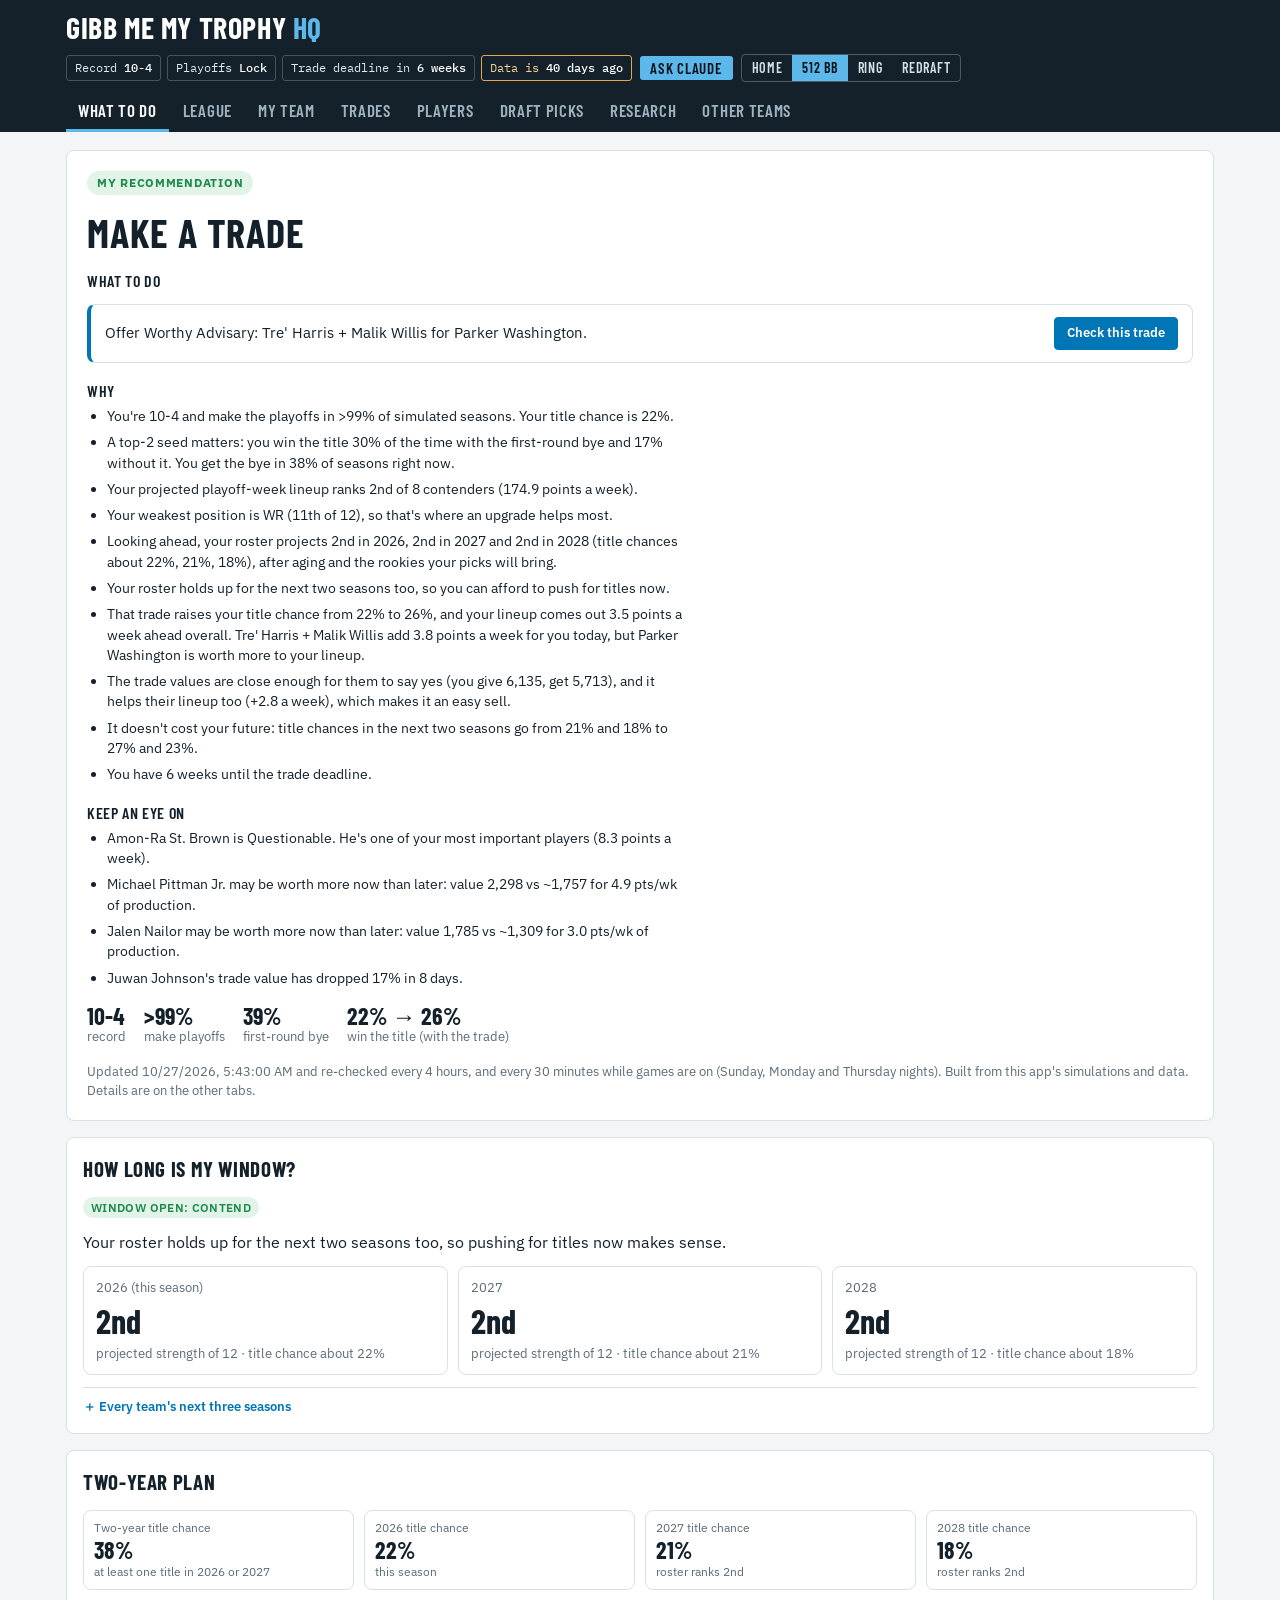
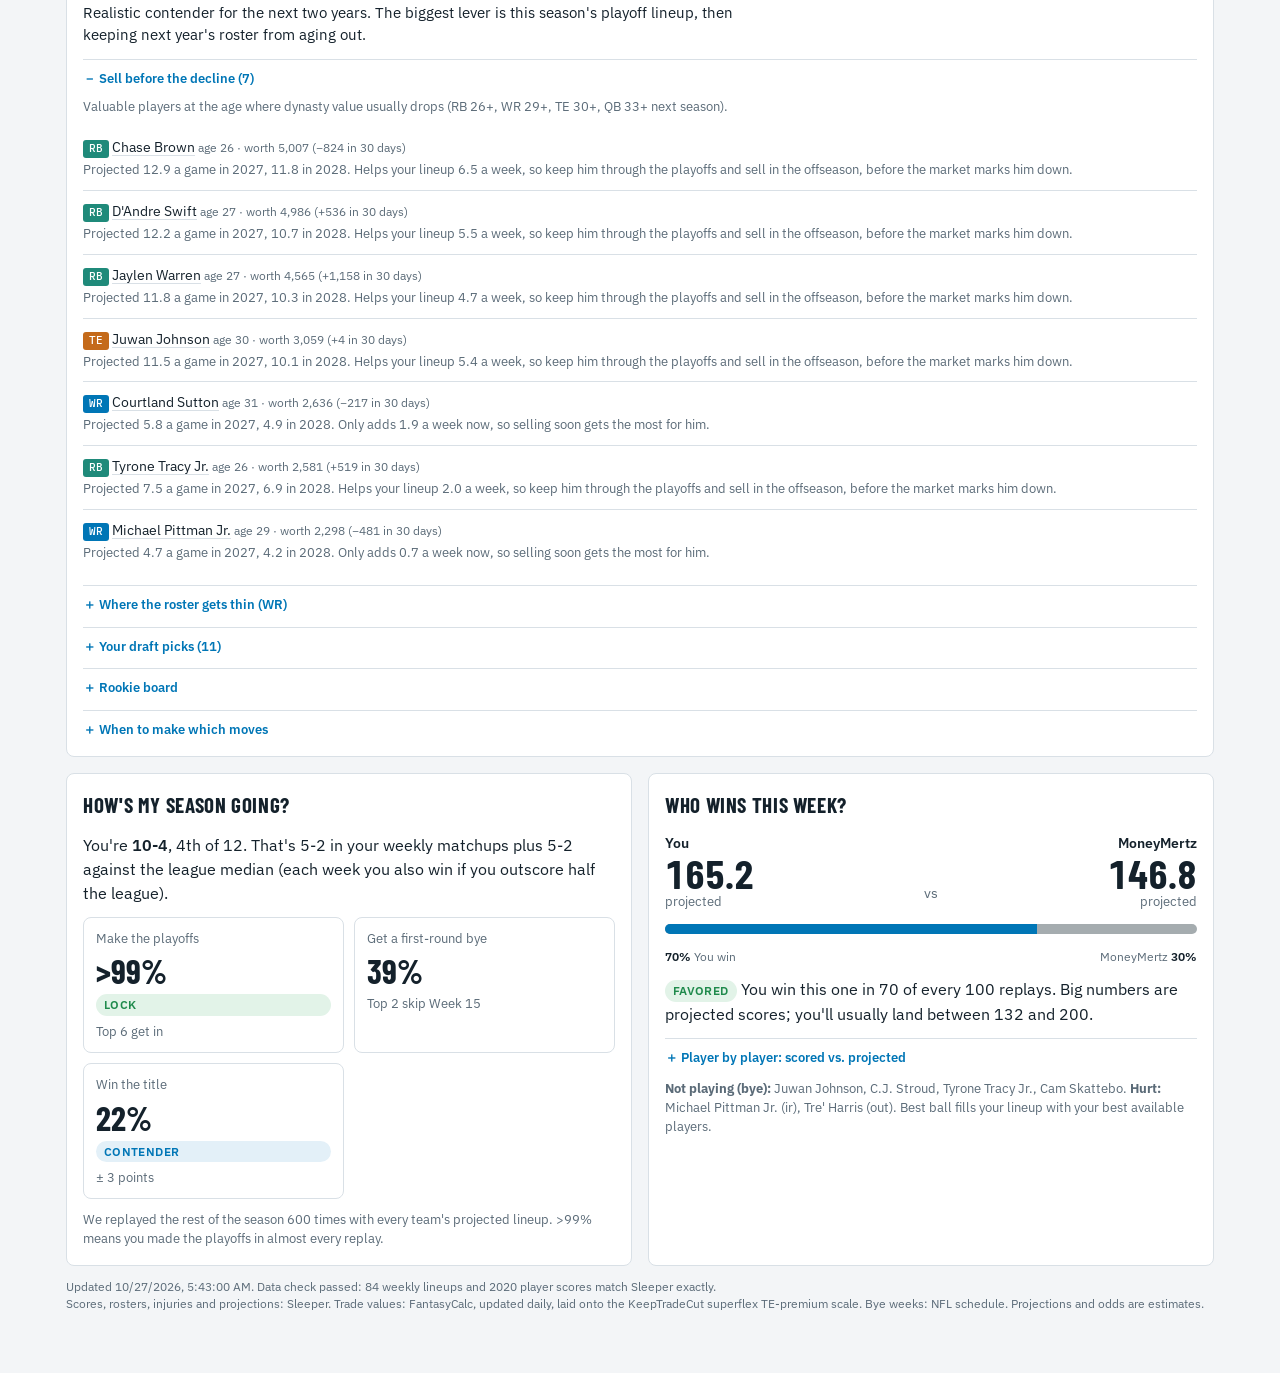
==== docs/index.html @ ee5cd31b "League setup audit: measured replay miss rate, real score-shape test (adopted only if it tests bette" ====
<!doctype html>
<html lang="en">
<head>
<meta charset="utf-8">
<meta name="viewport" content="width=device-width,initial-scale=1,viewport-fit=cover">
<title>Dynasty HQ</title>
<link rel="preconnect" href="https://fonts.googleapis.com">
<link rel="preconnect" href="https://fonts.gstatic.com" crossorigin>
<link rel="stylesheet" href="https://fonts.googleapis.com/css2?family=Barlow+Condensed:wght@500;600;700&family=IBM+Plex+Sans:wght@400;500;600&family=IBM+Plex+Mono:wght@400;500&display=swap">
<style>
:root{
  --bg:#f3f5f7; --panel:#ffffff; --ink:#14212b; --muted:#5b6b78; --line:#d9e0e6;
  --accent:#0076b6; --s1:#0076b6; --s2:#c46a1a; --accent-soft:#e3f0f8; --silver:#a5acaf;
  --good:#1f8a4c; --good-soft:#e2f3e8; --bad:#c2402f; --bad-soft:#f8e4e1; --warn:#b7791f; --warn-soft:#f7eedb;
  --f-display:'Barlow Condensed',Impact,'Arial Narrow',sans-serif;
  --f-body:'IBM Plex Sans',system-ui,-apple-system,'Segoe UI',sans-serif;
  --f-mono:'IBM Plex Mono',ui-monospace,Menlo,Consolas,monospace;
}
@media (prefers-color-scheme: dark){:root:not([data-theme="light"]){
  --bg:#0d151c; --panel:#15212b; --ink:#e6edf2; --muted:#93a3b0; --line:#25343f;
  --accent:#3aa0e0; --s1:#2f93d1; --s2:#d07e33; --accent-soft:#16324a; --silver:#7d878c;
  --good:#46c07a; --good-soft:#163525; --bad:#ec6f5c; --bad-soft:#3d1d19; --warn:#e0a84a; --warn-soft:#3a2d14; color-scheme:dark}}
:root[data-theme="dark"]{
  --bg:#0d151c; --panel:#15212b; --ink:#e6edf2; --muted:#93a3b0; --line:#25343f;
  --accent:#3aa0e0; --s1:#2f93d1; --s2:#d07e33; --accent-soft:#16324a; --silver:#7d878c;
  --good:#46c07a; --good-soft:#163525; --bad:#ec6f5c; --bad-soft:#3d1d19; --warn:#e0a84a; --warn-soft:#3a2d14; color-scheme:dark}
*{box-sizing:border-box}
[hidden]{display:none!important}
body{background:var(--bg);color:var(--ink);font-family:var(--f-body);font-size:14px;line-height:1.45}
body::before{content:"";position:fixed;inset:0 0 auto;height:env(safe-area-inset-top,0px);z-index:10;background:var(--ink)}
.wrap{max-width:1180px;margin:0 auto;padding-left:max(16px,env(safe-area-inset-left,0px));padding-right:max(16px,env(safe-area-inset-right,0px));padding-block:0 48px}
header.board{position:sticky;top:env(safe-area-inset-top,0px);z-index:5;background:var(--ink);color:#fff}
@media (prefers-color-scheme: dark){:root:not([data-theme="light"]) header.board{background:#0a1117}}
:root[data-theme="dark"] header.board{background:#0a1117}
.board-in{max-width:1180px;margin:0 auto;padding-left:max(16px,env(safe-area-inset-left,0px));padding-right:max(16px,env(safe-area-inset-right,0px));padding-block:12px 0;display:flex;flex-direction:column;gap:10px}
.brand{display:flex;align-items:flex-end;justify-content:space-between;gap:12px;flex-wrap:wrap}
.brand h1{font-family:var(--f-display);font-weight:700;font-size:30px;letter-spacing:.02em;margin:0;line-height:1;text-transform:uppercase}
.brand h1 span{color:#5cb8ea}
.chips{display:flex;gap:6px;flex-wrap:wrap}
.chip{font-family:var(--f-mono);font-size:12px;padding:3px 8px;border:1px solid rgba(255,255,255,.22);border-radius:3px;color:#dfe8ee;white-space:nowrap}
.chip b{color:#fff;font-weight:500}
nav.tabs{display:flex;gap:2px;overflow-x:auto;scrollbar-width:none}
nav.tabs button{font-family:var(--f-display);font-size:17px;font-weight:600;letter-spacing:.04em;text-transform:uppercase;background:none;border:0;color:#9fb3c1;padding:8px 12px 9px;border-bottom:3px solid transparent;cursor:pointer;white-space:nowrap}
nav.tabs button[aria-selected="true"]{color:#fff;border-bottom-color:#5cb8ea}
nav.tabs button:focus-visible{outline:2px solid #5cb8ea;outline-offset:-2px}
main section{display:flex;flex-direction:column;gap:16px;padding-top:18px}
h2{font-family:var(--f-display);font-size:24px;font-weight:700;text-transform:uppercase;letter-spacing:.03em;margin:0;text-wrap:balance}
h3{font-family:var(--f-display);font-size:18px;font-weight:600;text-transform:uppercase;letter-spacing:.04em;margin:0}
.lede{color:var(--muted);max-width:68ch;margin:4px 0 0}
.panel{background:var(--panel);border:1px solid var(--line);border-radius:6px;padding:14px;min-width:0}
.grid2{display:grid;grid-template-columns:repeat(auto-fit,minmax(300px,1fr));gap:16px}
.grid3{display:grid;grid-template-columns:repeat(auto-fit,minmax(220px,1fr));gap:12px}
.row{display:flex;gap:10px;flex-wrap:wrap;align-items:center}
label.lab{font-size:11px;letter-spacing:.08em;text-transform:uppercase;color:var(--muted);font-weight:600}
select,input[type=search]{font:inherit;background:var(--panel);color:var(--ink);border:1px solid var(--line);border-radius:4px;padding:6px 8px;max-width:100%}
.seg{display:inline-flex;border:1px solid var(--line);border-radius:4px;overflow:hidden}
.seg button{font:inherit;font-size:13px;border:0;background:var(--panel);color:var(--muted);padding:5px 10px;cursor:pointer}
.seg button[aria-pressed="true"]{background:var(--accent);color:#fff}
.btn{font:inherit;font-weight:600;font-size:13px;border:1px solid var(--accent);background:var(--accent);color:#fff;border-radius:4px;padding:6px 12px;cursor:pointer}
.btn.ghost{background:transparent;color:var(--accent)}
.btn:focus-visible,.seg button:focus-visible,select:focus-visible,input:focus-visible{outline:2px solid var(--accent);outline-offset:2px}
.pick-list{display:flex;flex-direction:column;max-height:340px;overflow:auto;border:1px solid var(--line);border-radius:4px}
.pick-list label{display:grid;grid-template-columns:18px 30px 1fr auto;gap:8px;align-items:center;padding:5px 8px;border-bottom:1px solid var(--line);cursor:pointer;font-size:13px}
.pick-list label:last-child{border-bottom:0}
.pick-list label:has(input:checked){background:var(--accent-soft)}
.pos{font-family:var(--f-mono);font-size:11px;font-weight:500;text-align:center;border-radius:3px;padding:1px 0;color:#fff}
.pos.QB{background:#7a4fb3}.pos.RB{background:#1f8a7a}.pos.WR{background:#0076b6}.pos.TE{background:#c46a1a}.pos.PK{background:var(--silver)}
.num{font-family:var(--f-mono);font-variant-numeric:tabular-nums}
.muted{color:var(--muted)}
.small{font-size:12px}
.stat{display:flex;flex-direction:column;gap:2px;padding:10px 12px;border:1px solid var(--line);border-radius:6px;background:var(--panel)}
.stat .k{font-size:11px;text-transform:uppercase;letter-spacing:.08em;color:var(--muted);font-weight:600}
.stat .v{font-family:var(--f-display);font-size:30px;font-weight:700;line-height:1}
.stat .s{font-size:12px;color:var(--muted)}
.pos-v{color:var(--good)}.neg-v{color:var(--bad)}
.verdict{display:inline-flex;align-items:center;gap:8px;font-family:var(--f-display);font-weight:700;font-size:22px;text-transform:uppercase;letter-spacing:.03em;padding:6px 12px;border-radius:4px}
.v-win{background:var(--good-soft);color:var(--good)}.v-bad{background:var(--bad-soft);color:var(--bad)}.v-mid{background:var(--warn-soft);color:var(--warn)}.v-info{background:var(--accent-soft);color:var(--accent)}
.tag{display:inline-block;font-size:11px;font-weight:600;padding:1px 6px;border-radius:3px;text-transform:uppercase;letter-spacing:.04em}
.t-core{background:var(--good-soft);color:var(--good)}.t-depth{background:var(--accent-soft);color:var(--accent)}.t-exp{background:var(--warn-soft);color:var(--warn)}
.tbl-wrap{overflow-x:auto;min-width:0}
table{border-collapse:collapse;width:100%;font-size:13px}
th{text-align:left;font-size:11px;letter-spacing:.06em;text-transform:uppercase;color:var(--muted);font-weight:600;border-bottom:2px solid var(--line);padding:6px 8px;white-space:nowrap;cursor:default}
th.sortable{cursor:pointer}
td{border-bottom:1px solid var(--line);padding:6px 8px;vertical-align:top}
td.r,th.r{text-align:right}
tr.hl td{background:var(--accent-soft)}
svg text{fill:var(--muted);font-family:var(--f-mono);font-size:10px}
.note{font-size:12px;color:var(--muted);border-left:3px solid var(--line);padding-left:10px;max-width:80ch}
.deal{display:flex;flex-direction:column;gap:6px;padding:10px;border:1px solid var(--line);border-radius:6px}
.deal .sides{display:grid;grid-template-columns:1fr auto 1fr;gap:8px;align-items:center}
.deal .arrow{color:var(--muted);font-family:var(--f-mono)}
.needbar{display:grid;grid-template-columns:28px 1fr 46px;gap:6px;align-items:center;font-size:12px}
.needbar .bar{height:8px;background:var(--line);border-radius:4px;overflow:hidden}
.needbar .bar i{display:block;height:100%;background:var(--accent)}
.status{font-size:12px;color:var(--muted)}
@media (max-width:560px){.brand h1{font-size:24px}.stat .v{font-size:24px}.deal .sides{grid-template-columns:1fr}.deal .arrow{display:none}}
@media (prefers-reduced-motion:reduce){*{transition:none!important}}

html{-webkit-text-size-adjust:100%}
body{margin:0}
:root{padding-top:env(safe-area-inset-top,0px);padding-bottom:env(safe-area-inset-bottom,0px)}
.chip-warn{border-color:#e0a84a;color:#f3d29a}
.hero{display:grid;grid-template-columns:repeat(auto-fit,minmax(300px,1fr));gap:16px}
.hero-card{background:var(--panel);border:1px solid var(--line);border-radius:6px;padding:14px;display:flex;flex-direction:column;gap:10px;min-width:0}
.hero-row{display:flex;justify-content:space-between;align-items:flex-end;gap:12px;flex-wrap:wrap}
.big{font-family:var(--f-display);font-weight:700;font-size:40px;line-height:1}
.odds{display:flex;gap:16px}
.odds div{display:flex;flex-direction:column;align-items:flex-end}
.odds b{font-family:var(--f-display);font-size:26px;line-height:1;color:var(--accent)}
.odds span{font-size:11px;text-transform:uppercase;letter-spacing:.06em;color:var(--muted)}
.vs{display:grid;grid-template-columns:1fr auto 1fr;gap:10px;align-items:end}
.vs .tn{font-weight:600;font-size:13px}
.vsx{font-family:var(--f-display);color:var(--muted);font-size:18px;padding-bottom:6px}
.wpbar{height:10px;border-radius:5px;background:var(--silver);overflow:hidden}
.wpbar.thin{height:6px}
.wpbar i{display:block;height:100%;background:var(--accent)}
.alerts{border-top:1px solid var(--line);padding-top:8px;display:flex;flex-direction:column;gap:3px}
.meter{display:inline-block;width:56px;height:6px;border-radius:3px;background:var(--line);overflow:hidden;margin-right:6px;vertical-align:middle}
.meter i{display:block;height:100%;background:var(--accent)}
.matchups{display:grid;grid-template-columns:repeat(auto-fit,minmax(240px,1fr));gap:10px}
.mu{border:1px solid var(--line);border-radius:6px;padding:10px;display:flex;flex-direction:column;gap:6px}
.mu.mine{border-color:var(--accent);background:var(--accent-soft)}
.mu-r{display:flex;justify-content:space-between;gap:8px;font-size:13px}
[data-sub-panel][hidden]{display:none!important}
.feed{display:flex;flex-direction:column;gap:6px}
.al{display:grid;grid-template-columns:auto 1fr;gap:8px;align-items:start;font-size:13px;padding:6px 0;border-bottom:1px solid var(--line)}
.al:last-child{border-bottom:0}
.al .tag{margin-top:1px}
.brief h4{font-family:var(--f-display);font-size:16px;text-transform:uppercase;letter-spacing:.04em;margin:10px 0 4px}
.brief p{margin:2px 0}.brief ul{margin:2px 0;padding-left:18px}
.heat td.c{text-align:center;font-family:var(--f-mono);font-size:12px}
.heat .top{background:var(--good-soft);color:var(--good)}.heat .bot{background:var(--bad-soft);color:var(--bad)}
.tx{border:1px solid var(--line);border-radius:6px;padding:10px;display:flex;flex-direction:column;gap:8px}
.tx.mine{border-color:var(--accent)}
.tx-sides{display:grid;grid-template-columns:1fr 1fr;gap:10px}
.tx-side{display:flex;flex-direction:column;gap:3px;font-size:13px;min-width:0}
.flag{display:flex;flex-direction:column;gap:4px;padding:10px;border:1px solid var(--line);border-radius:6px}
.flag-h{display:flex;justify-content:space-between;align-items:center;gap:8px;flex-wrap:wrap}
textarea{font:inherit;background:var(--panel);color:var(--ink);border:1px solid var(--line);border-radius:4px;padding:8px;width:100%;min-height:64px;resize:vertical}
textarea:focus-visible{outline:2px solid var(--accent);outline-offset:2px}
.btn-hdr{font-family:var(--f-display);font-size:15px;font-weight:600;letter-spacing:.05em;text-transform:uppercase;background:#5cb8ea;color:#0a1117;border:0;border-radius:3px;padding:3px 10px;cursor:pointer}
dialog{border:1px solid var(--line);border-radius:8px;background:var(--panel);color:var(--ink);padding:16px;width:min(640px,calc(100vw - 32px));max-height:calc(100vh - 48px)}
dialog::backdrop{background:rgba(5,10,15,.55)}
.mgr{display:flex;flex-direction:column;gap:8px}
.kv{display:grid;grid-template-columns:auto minmax(0,1fr);gap:3px 12px;font-size:13px}
.kv>span:nth-child(odd){color:var(--muted)}
.spark{vertical-align:middle}
/* manager layer */
.todo{border:1px solid var(--warn);background:var(--warn-soft);border-radius:6px;padding:10px 14px;display:flex;flex-direction:column;gap:4px}
.todo h3{color:var(--warn)}
tr.cut td{border-bottom:2px dashed var(--accent)}
tr.cut-bye td{border-bottom:2px solid var(--good)}
.live{display:inline-block;font-family:var(--f-mono);font-size:11px;font-weight:600;color:#fff;background:var(--bad);border-radius:3px;padding:0 5px;margin-left:6px;vertical-align:middle}
.pl{background:none;border:0;padding:0;font:inherit;color:inherit;cursor:pointer;text-align:left;text-decoration:underline;text-decoration-color:var(--line);text-underline-offset:3px}
.pl:hover{text-decoration-color:var(--accent)}
.pl:focus-visible{outline:2px solid var(--accent);outline-offset:2px}
.gl{display:grid;grid-template-columns:repeat(auto-fill,minmax(54px,1fr));gap:4px}
.gl div{border:1px solid var(--line);border-radius:4px;padding:4px;text-align:center;font-family:var(--f-mono);font-size:12px}
.gl div small{display:block;color:var(--muted);font-size:10px}
.gl .ct{background:var(--good-soft);border-color:var(--good)}
.gl .bye{color:var(--muted);background:var(--bg)}
.hole{color:var(--bad);font-weight:600}
/* plain-English layer */
.takeaway{background:var(--accent-soft);border:1px solid var(--line);border-radius:6px;padding:12px 14px;font-size:15px;line-height:1.5;max-width:none}
.takeaway b{color:var(--ink)}
.explain{font-size:12.5px;color:var(--muted);margin:2px 0 10px;max-width:90ch}
.legend{display:flex;flex-wrap:wrap;gap:6px 14px;font-size:12px;color:var(--muted);margin-bottom:8px}
.guide dl{display:grid;grid-template-columns:minmax(110px,auto) 1fr;gap:8px 14px;margin:0;font-size:13px}
.guide dt{font-weight:600}.guide dd{margin:0;color:var(--muted)}
.guide h4{font-family:var(--f-display);font-size:16px;text-transform:uppercase;letter-spacing:.04em;margin:14px 0 6px}
@media (max-width:560px){.guide dl{grid-template-columns:1fr}.guide dd{margin-bottom:6px}}
@media (max-width:560px){.tx-sides{grid-template-columns:1fr}}.bd-cols{grid-template-columns:minmax(0,1fr) minmax(0,1fr)}.vr>span:first-child{min-width:0;overflow-wrap:anywhere}@media (max-width:420px){.bd-cols{grid-template-columns:minmax(0,1fr)}}

/* ---------- plain-language layout: every card asks a question and answers it first ---------- */
.card{background:var(--panel);border:1px solid var(--line);border-radius:8px;padding:16px;display:flex;flex-direction:column;gap:12px;min-width:0}
.card>h2,.card>header h2{font-size:21px}
.answer{font-size:16px;line-height:1.5;margin:0;max-width:75ch}
.answer b{font-weight:600}
.sub{font-size:13px;color:var(--muted);margin:0}
.word{display:inline-flex;align-items:center;font-size:12px;font-weight:600;letter-spacing:.03em;text-transform:uppercase;padding:2px 8px;border-radius:99px;white-space:nowrap}
.w-good{background:var(--good-soft);color:var(--good)}.w-mid{background:var(--warn-soft);color:var(--warn)}.w-bad{background:var(--bad-soft);color:var(--bad)}.w-info{background:var(--accent-soft);color:var(--accent)}.w-plain{background:var(--bg);color:var(--muted);border:1px solid var(--line)}
.tiles{display:grid;grid-template-columns:repeat(auto-fit,minmax(180px,1fr));gap:10px}
.tile{border:1px solid var(--line);border-radius:8px;padding:12px;display:flex;flex-direction:column;gap:6px}
.tile .t-label{font-size:13px;color:var(--muted)}
.tile .t-big{font-family:var(--f-display);font-weight:700;font-size:34px;line-height:1}
.tile .t-note{font-size:12.5px;color:var(--muted)}
details.more{border-top:1px solid var(--line);padding-top:10px}
details.more>summary{cursor:pointer;font-size:13px;font-weight:600;color:var(--accent);list-style:none}
details.more>summary::-webkit-details-marker{display:none}
details.more>summary::before{content:"＋ "}
details.more[open]>summary::before{content:"－ "}
details.more>div{margin-top:10px;display:flex;flex-direction:column;gap:10px}
tr.sep td{background:var(--bg);color:var(--muted);font-size:12px;font-weight:600;text-align:center;padding:4px;border-bottom:1px solid var(--line)}
.bar2{display:flex;align-items:center;gap:8px}
.bar2 .track{flex:1;min-width:50px;max-width:140px;height:8px;border-radius:4px;background:var(--line);overflow:hidden}
.bar2 .track i{display:block;height:100%;background:var(--accent)}
.vsrow{display:grid;grid-template-columns:1fr auto 1fr;gap:12px;align-items:end}
.vsrow .nm{font-weight:600;font-size:14px}
.vsrow .sc{font-family:var(--f-display);font-weight:700;font-size:40px;line-height:1}
.list{display:flex;flex-direction:column}
.li{display:grid;grid-template-columns:minmax(0,1fr) auto;gap:4px 12px;padding:10px 0;border-bottom:1px solid var(--line);align-items:start}
.li:last-child{border-bottom:0}
.li .main{display:flex;flex-direction:column;gap:3px;min-width:0}
.li .right{text-align:right;display:flex;flex-direction:column;align-items:flex-end;gap:3px}
.li .why{font-size:13px;color:var(--muted)}
.grp-h{display:flex;justify-content:space-between;align-items:baseline;gap:8px;flex-wrap:wrap;margin-top:6px}
.grp-h h3{font-size:17px}
.big2{font-family:var(--f-display);font-weight:700;font-size:20px}
.tabsub{display:flex;gap:6px;flex-wrap:wrap}
.tabsub button{font:inherit;font-size:14px;font-weight:600;border:1px solid var(--line);background:var(--panel);color:var(--muted);padding:7px 12px;border-radius:99px;cursor:pointer}
.tabsub button[aria-pressed="true"]{background:var(--ink);border-color:var(--ink);color:var(--bg)}
.tabsub button:focus-visible{outline:2px solid var(--accent);outline-offset:2px}
.todo{border:1px solid var(--warn);background:var(--warn-soft);border-radius:8px;padding:12px 16px;display:flex;flex-direction:column;gap:6px}
.todo h2{font-size:18px;color:var(--warn)}
.live{display:inline-block;font-family:var(--f-mono);font-size:11px;font-weight:600;color:#fff;background:var(--bad);border-radius:3px;padding:0 5px;margin-left:6px;vertical-align:middle}
.pl{background:none;border:0;padding:0;font:inherit;color:inherit;cursor:pointer;text-align:left;text-decoration:underline;text-decoration-color:var(--line);text-underline-offset:3px}
.pl:hover{text-decoration-color:var(--accent)}
.pl:focus-visible{outline:2px solid var(--accent);outline-offset:2px}
.gl{display:grid;grid-template-columns:repeat(auto-fill,minmax(54px,1fr));gap:4px}
.gl div{border:1px solid var(--line);border-radius:4px;padding:4px;text-align:center;font-family:var(--f-mono);font-size:12px}
.gl div small{display:block;color:var(--muted);font-size:10px}
.gl .ct{background:var(--good-soft);border-color:var(--good)}
.gl .bye{color:var(--muted);background:var(--bg)}
.heat td.c{text-align:center;font-size:13px;font-weight:600}
.heat .top{background:var(--good-soft);color:var(--good)}.heat .bot{background:var(--bad-soft);color:var(--bad)}
.tx{border:1px solid var(--line);border-radius:8px;padding:12px;display:flex;flex-direction:column;gap:8px}
.tx.mine{border-color:var(--accent)}
.tx-sides{display:grid;grid-template-columns:1fr 1fr;gap:12px}
.tx-side{display:flex;flex-direction:column;gap:3px;font-size:14px;min-width:0}
textarea{font:inherit;background:var(--panel);color:var(--ink);border:1px solid var(--line);border-radius:6px;padding:10px;width:100%;min-height:60px;resize:vertical}
textarea:focus-visible{outline:2px solid var(--accent);outline-offset:2px}
.switch{display:inline-flex;border:1px solid rgba(255,255,255,.25);border-radius:4px;overflow:hidden}.switch a{font-family:var(--f-display);font-weight:600;font-size:14px;letter-spacing:.05em;text-transform:uppercase;color:#cfe0ea;text-decoration:none;padding:3px 10px}.switch a[aria-current="page"]{background:#5cb8ea;color:#0a1117}
.btn-hdr{font-family:var(--f-display);font-size:15px;font-weight:600;letter-spacing:.05em;text-transform:uppercase;background:#5cb8ea;color:#0a1117;border:0;border-radius:3px;padding:3px 10px;cursor:pointer}
dialog{border:1px solid var(--line);border-radius:10px;background:var(--panel);color:var(--ink);padding:16px;width:min(640px,calc(100vw - 32px));max-height:calc(100vh - 48px)}
dialog::backdrop{background:rgba(5,10,15,.55)}
.kv{display:grid;grid-template-columns:auto minmax(0,1fr);gap:4px 12px;font-size:14px}
.kv>span:nth-child(odd){color:var(--muted)}
.hole{color:var(--bad);font-weight:600}
.step{font-size:12px;font-weight:600;color:var(--muted);text-transform:uppercase;letter-spacing:.06em}
/* recommendation */
.advice{gap:16px;padding:20px}
.advice .verdict-h{font-family:var(--f-display);font-weight:700;font-size:40px;line-height:1.05;text-transform:uppercase;letter-spacing:.02em;margin:0}
.advice .lead{font-size:17px;line-height:1.55;margin:0;max-width:70ch}
.advice h3{font-size:16px;margin-bottom:4px}
.advice ul{margin:0;padding-left:20px;display:flex;flex-direction:column;gap:6px;max-width:75ch}
.advice .move{display:flex;justify-content:space-between;align-items:center;gap:12px;flex-wrap:wrap;border:1px solid var(--line);border-left:4px solid var(--accent);border-radius:8px;padding:12px 14px;font-size:15px}
.advice .move.todo{border-left-color:var(--warn)}
.advice .stripe{display:flex;gap:18px;flex-wrap:wrap;font-size:13px;color:var(--muted)}
.advice .stripe b{font-family:var(--f-display);font-size:24px;color:var(--ink);display:block;line-height:1}
.vtag{display:inline-block;font-size:12px;font-weight:700;letter-spacing:.06em;text-transform:uppercase;padding:3px 10px;border-radius:99px}
/* trade breakdown */
.bd{display:grid;grid-template-columns:minmax(0,1fr) minmax(0,2fr);gap:10px}
.bd-box{border:1px solid var(--line);border-radius:8px;padding:12px;display:flex;flex-direction:column;gap:6px;min-width:0}
.bd-cols{display:grid;grid-template-columns:minmax(0,1fr) minmax(0,1fr);gap:12px}
.vr{display:flex;justify-content:space-between;gap:8px;font-size:13px;padding:2px 0;border-bottom:1px dotted var(--line)}
.vr>span:last-child{font-family:var(--f-mono);white-space:nowrap}
.vr.tot{border-bottom:0;font-weight:600;border-top:1px solid var(--ink);margin-top:2px;padding-top:4px}
.vbar{display:flex;flex-direction:column;gap:3px}
.vbar div{display:flex;align-items:center;gap:6px;font-size:11px;color:var(--muted)}
.vbar i{display:block;height:8px;border-radius:4px}
.legend3{display:grid;grid-template-columns:auto repeat(3,minmax(0,1fr));gap:4px;font-size:12px;align-items:stretch}
.legend3>div{padding:6px;border-radius:6px;text-align:center;display:flex;align-items:center;justify-content:center}
.legend3 .h{font-weight:600;color:var(--muted);background:none}
.ruler{position:relative;height:56px;margin:8px 6px 0}
.ruler .track{position:absolute;left:0;right:0;top:22px;height:6px;border-radius:3px;background:linear-gradient(90deg,var(--line),var(--accent))}
.ruler .mk{position:absolute;top:0;transform:translateX(-50%);display:flex;flex-direction:column;align-items:center;font-size:11px;white-space:nowrap}
.ruler .mk b{font-size:12px}
.ruler .mk i{width:2px;height:12px;background:var(--ink);margin:2px 0 14px}
@media (max-width:700px){.bd{grid-template-columns:minmax(0,1fr)}}
.vr>span:first-child{flex:1 1 auto;min-width:0;overflow-wrap:anywhere}.vr>span:last-child{flex:0 0 auto}.bd-box{min-width:0}
@media (max-width:560px){.tx-sides{grid-template-columns:1fr}.vsrow .sc{font-size:32px}.tile .t-big{font-size:28px}}
.wpbar{cursor:help}.wpcap{display:flex;justify-content:space-between;gap:8px;font-size:11.5px;color:var(--muted);margin-top:3px}.wpcap b{color:var(--ink);font-weight:600}
</style>
</head>
<body>
<header class="board">
  <div class="board-in">
    <div class="brand">
      <h1 id="title">Dynasty <span>HQ</span></h1>
      <div class="row" style="gap:8px"><div class="chips" id="chips"></div><button class="btn-hdr" id="askBtn" type="button">Ask Claude</button><nav class="switch" aria-label="Switch league" id="lgSwitch"></nav><script>(function(){var L=[["Home","hub/"],["512 BB",""],["Ring","ring/"],["Redraft","redraft/"]],p=location.pathname,m=p.match(/^(.*?\/)(ring|redraft|hub)\/(index\.html)?$/),root=m?m[1]:p.replace(/index\.html$/,''),cur=m?m[2]+'/':'';
document.getElementById('lgSwitch').innerHTML=L.map(function(x){return '<a href="'+root+x[1]+'"'+(x[1]===cur?' aria-current="page"':'')+'>'+x[0]+'</a>'}).join('')})()</script></div>
    </div>
    <nav class="tabs" role="tablist" aria-label="Sections">
      <button role="tab" aria-selected="true" data-tab="home">What to do</button>
      <button role="tab" aria-selected="false" data-tab="league">League</button>
      <button role="tab" aria-selected="false" data-tab="team">My Team</button>
      <button role="tab" aria-selected="false" data-tab="trades">Trades</button>
      <button role="tab" aria-selected="false" data-tab="players">Players</button>
      <button role="tab" aria-selected="false" data-tab="draft">Draft Picks</button>
      <button role="tab" aria-selected="false" data-tab="research">Research</button>
      <button role="tab" aria-selected="false" data-tab="teams">Other Teams</button>
    </nav>
  </div>
</header>

<div class="wrap">
<main>

<!-- ================= HOME ================= -->
<section data-panel="home">
  <div class="card advice" id="advice"></div>
  <div class="card" id="windowCard"></div>
  <div class="card" id="planCard"></div>
  <div class="grid2">
    <div class="card" id="seasonCard"></div>
    <div class="card" id="weekCard"></div>
  </div>
</section>

<!-- ================= LEAGUE ================= -->
<section data-panel="league" hidden>
  <div class="grid2">
    <div class="card" id="pathCard"></div>
    <div class="card" id="patCard"></div>
  </div>
  <div class="card" id="newsCard"></div>
  <div class="card" id="lastCard"></div>
  <div class="card">
    <h2>Standings</h2>
    <p class="sub">Ranked by record. Ties go to the team with more total points. The bar is each team's chance to make the playoffs.</p>
    <div class="tbl-wrap"><table id="standTbl"></table></div>
    <details class="more"><summary>Show more numbers</summary><div class="tbl-wrap"><table id="standMore" class="sortable-tbl"></table></div><p class="sub" style="margin:0"><b>Schedule left</b> is how strong your remaining opponents are expected to be: each opponent's projected lineup score in the week you play them (so their byes and injuries that week count), averaged. It uses current rosters and projections, not records, so a 1-9 team that just traded for stars counts as tough. It only affects your head-to-head game each week; the median game is against the whole league. The odds and title chances already play out the exact schedule.</p></details>
  </div>
  <div class="card" id="gamesCard"><h2 id="gamesTitle">This week's games</h2><div class="matchups" id="matchups"></div></div>
  <div class="card" id="poCard"></div>
  <div class="card">
    <h2>Which teams are strong at each position?</h2>
    <p class="answer" id="heatAnswer"></p>
    <div class="tbl-wrap"><table id="heatTbl" class="heat"></table></div>
    <p class="sub"><span class="word w-good">Top 3</span> <span class="word w-bad">Bottom 3</span> &nbsp;1st = most points from that position each week. A team that's bottom-3 where you're top-3 is a natural trade partner.</p>
  </div>
</section>

<!-- ================= MY TEAM ================= -->
<section data-panel="team" hidden>
  <div class="card"><h2>How good is my team?</h2><p class="answer" id="teamAnswer"></p><div class="tiles" id="teamTiles"></div></div>
  <div class="card">
    <h2>Which weeks could hurt me?</h2>
    <p class="answer" id="weeksAnswer"></p>
    <div class="tbl-wrap" id="weeksChart"></div>
    <div id="weeksList" class="list"></div>
    <div id="pastWeeks"></div>
  </div>
  <div class="card">
    <h2>Who actually helps my team?</h2>
    <p class="sub">${BB()?'In best ball only your top scorers count each week.':'You set your lineup each week; the app assumes you start your highest-projected players.'} The big number is how many points a week your score would drop without that player, counting the weeks he fills in for byes and injuries and his big games. Tap a name for his game log.</p>
    <div id="rosterGroups"></div>
  </div>
</section>

<!-- ================= TRADES ================= -->
<section data-panel="trades" hidden>
  <div class="tabsub" role="group" aria-label="Trade pages">
    <button data-sub="lab" aria-pressed="true">Check a trade</button><button data-sub="ideas" aria-pressed="false">Trade ideas</button><button data-sub="feed" aria-pressed="false">League trades</button><button data-sub="ledger" aria-pressed="false">My past trades</button>
  </div>
  <p class="answer" id="dlBanner" style="margin:0"></p>
  <details class="card more" id="scaleCard" style="padding:12px 16px" open><summary>What do trade value numbers mean?</summary><div id="scale"></div></details>

  <div data-sub-panel="lab" style="display:flex;flex-direction:column;gap:16px">
    <div class="card">
      <h2>Is this trade good for me?</h2>
      <div class="step">Step 1 · Paste the offer, or skip to step 2</div>
      <textarea id="offerText" placeholder="Example: Darnell Washington for my 2027 3rd"></textarea>
      <div class="row"><button class="btn" id="offerBtn" type="button">Read this offer</button><span class="small muted" id="offerNote" aria-live="polite"></span></div>
      <div class="step">Step 2 · Pick the team and tick what moves</div><p class="sub" style="margin:0">Want <i>them</i> to pick? Tick only what you want and press <b>Suggest 3 offers</b>. Ticked both sides but the values are off? Press <b>Balance it</b> for 2–3 ways to even it out.</p>
      <div class="row"><label class="lab" for="partner">Trading with</label><select id="partner"></select></div>
      <div class="grid2">
        <div><div class="row" style="justify-content:space-between;margin-bottom:6px"><h3>You give</h3><span class="row" style="gap:8px"><button class="btn ghost" id="suggestBtn" type="button" style="padding:3px 10px;font-size:12px">Suggest 3 offers</button><button class="btn ghost" id="balanceBtn" type="button" style="padding:3px 10px;font-size:12px">Balance it</button><span class="small muted" id="giveV"></span></span></div><div class="pick-list" id="giveList"></div></div>
        <div><div class="row" style="justify-content:space-between;margin-bottom:6px"><h3>You get</h3><span class="small muted" id="getV"></span></div><div class="pick-list" id="getList"></div></div>
      </div>
    </div>
    <div class="card" id="offers" hidden aria-live="polite"></div>
    <div class="card" id="result" aria-live="polite"><p class="sub">Your answer shows up here once both sides have something.</p></div>
  </div>

  <div data-sub-panel="ideas" hidden style="display:flex;flex-direction:column;gap:16px">
    <div class="card"><h2>Who should I trade with?</h2><p class="sub">Each team below: what they're short on, what they have extra, and a deal that helps your lineup without hurting theirs much, at a fair price.</p><div class="row small" style="gap:12px;flex-wrap:wrap"><div id="ideasFocus"></div><label class="muted" for="idSort">Sort by</label><select id="idSort"><option value="deal">Best deal for you</option><option value="stand">Standings</option><option value="name">Name</option></select></div></div>
    <div id="ideas" class="grid2"></div>
  </div>

  <div data-sub-panel="feed" hidden style="display:flex;flex-direction:column;gap:16px">
    <div class="card"><h2>Who's winning the league's trades?</h2><p class="sub">Every trade this season, with what each side got and what it's worth today. "Better for" uses the same two questions as your own trades: did it help that team's lineup, and did they get fair value?</p></div>
    <div id="feedList" class="list" style="gap:12px"></div>
  </div>

  <div data-sub-panel="ledger" hidden style="display:flex;flex-direction:column;gap:16px">
    <div class="card"><h2>How have my trades worked out?</h2><div class="answer" id="ledgerAnswer"></div></div><div id="ledgerList" class="list" style="gap:12px"></div>
  </div>
</section>

<!-- ================= PLAYERS ================= -->
<section data-panel="players" hidden>
  <div class="card"><h2>Who should I go after?</h2><p class="sub">Players on other teams who cost less than their scoring suggests. The points number is what your lineup gains a week after cutting your least useful player, before whatever you'd send back in the trade. Players you'd use mostly as a fill-in are flagged.</p><div id="buyFocus"></div><div id="ptsLegend1"></div><div id="buyList" class="list"></div></div>
  <div class="card"><h2>Is anyone worth adding off waivers?</h2><p class="answer" id="faAnswer"></p><div id="faList" class="list"></div></div>
  <div class="card">
    <h2>Look up any player</h2>
    <div class="row">
      <select id="pTeam" aria-label="Fantasy team"></select>
      <label class="small row" style="gap:4px"><input type="checkbox" id="pFA"> Include free agents</label>
      <select id="pPos" aria-label="Position"><option value="">All positions</option><option>QB</option><option>RB</option><option>WR</option><option>TE</option></select>
      <input type="search" id="pSearch" placeholder="Search a name" aria-label="Search players">
    </div>
    <div class="tbl-wrap"><table id="projTbl" class="sortable-tbl"></table></div>
    <details class="more"><summary>How accurate are these projections?</summary><div id="accuracy"></div></details>
  </div>
</section>

<!-- ================= DRAFT ================= -->
<section data-panel="draft" hidden>
  <div class="card"><h2>What picks do I have?</h2><p class="answer" id="pickAnswer"></p><div id="myPicks" class="list"></div>
    <details class="more"><summary>See the projected 2027 draft order and every team's picks</summary><div><div class="tbl-wrap"><table id="orderTbl"></table></div><div class="tbl-wrap"><table id="capTbl" class="sortable-tbl"></table></div></div></details>
  </div>
  <div class="card"><h2>How did my past picks turn out?</h2><p class="answer" id="ppAnswer"></p><div id="ppList" class="list"></div></div>
  <div class="card"><h2>What happened to picks I traded away?</h2><div id="ppTraded" class="list"></div></div>
  <div class="card"><h2>Who's in the next rookie class?</h2><div id="rookies"></div></div>
</section>

<!-- ================= OTHER TEAMS ================= -->
<section data-panel="research" hidden>
  <div class="card"><h2>Who's trending, and what should I do about it?</h2>
    <p class="sub">Built from every player's weekly role: snaps, targets, carries, red-zone chances and share of his team's targets. <b>Opportunities</b> = targets + carries (pass attempts + carries for QBs). <b>Expected points (xFP)</b> = what that role is usually worth in this league's scoring, fit on this season and last; a player scoring well above it is running hot (often touchdowns), well below it is running cold. Role changes stick far more often than hot or cold streaks.</p>
    <div class="row small" style="gap:14px">
      <label>Compare the last <select id="rsN"><option value="2">2</option><option value="3" selected>3</option><option value="4">4</option></select> games with the games before</label>
      <label>Flag a role change of <select id="rsT"><option value="0.15">15%+</option><option value="0.25" selected>25%+</option><option value="0.4">40%+</option></select></label>
    </div>
  </div>
  <div class="grid2">
    <div class="card"><div class="row" style="justify-content:space-between"><h2>Roles growing</h2><select class="rsp" data-for="rsUp" aria-label="Position for Roles growing"><option value="">All</option><option>QB</option><option>RB</option><option>WR</option><option>TE</option></select></div><p class="sub" id="rsUpNote"></p><div id="rsUp" class="list"></div></div>
    <div class="card"><div class="row" style="justify-content:space-between"><h2>Waiver watch</h2><select class="rsp" data-for="rsWaiver" aria-label="Position for Waiver watch"><option value="">All</option><option>QB</option><option>RB</option><option>WR</option><option>TE</option></select></div><p class="sub">Free agents with a growing role or a real role already. These are the adds before they score.</p><div id="rsWaiver" class="list"></div></div>
    <div class="card"><div class="row" style="justify-content:space-between"><h2>Buy low</h2><select class="rsp" data-for="rsBuy" aria-label="Position for Buy low"><option value="">All</option><option>QB</option><option>RB</option><option>WR</option><option>TE</option></select></div><p class="sub">On other teams: a solid role but scoring below what that role is usually worth. Bad luck tends to even out; the price may not.</p><div id="rsBuy" class="list"></div></div>
    <div class="card"><div class="row" style="justify-content:space-between"><h2>Sell high</h2><select class="rsp" data-for="rsSell" aria-label="Position for Sell high"><option value="">All</option><option>QB</option><option>RB</option><option>WR</option><option>TE</option></select></div><p class="sub">On your team: scoring well above what his role is usually worth, or his trade value jumped without a bigger role. Usually the best time to cash in.</p><div id="rsSell" class="list"></div></div>
    <div class="card"><div class="row" style="justify-content:space-between"><h2>Roles shrinking</h2><select class="rsp" data-for="rsDown" aria-label="Position for Roles shrinking"><option value="">All</option><option>QB</option><option>RB</option><option>WR</option><option>TE</option></select></div><p class="sub">Fewer snaps or opportunities lately. On your team, that's a warning before the trade value drops.</p><div id="rsDown" class="list"></div></div>
    <div class="card"><div class="row" style="justify-content:space-between"><h2>Playoff schedule</h2><select class="rsp" data-for="rsMu" aria-label="Position for playoff schedule"><option value="">All</option><option>QB</option><option>RB</option><option>WR</option><option>TE</option></select></div><p class="sub">Weeks 15–17 opponents for your players, plus the best-schedule players on other teams and waivers worth targeting before the deadline.</p><div id="rsMu" class="list"></div></div>
    <div class="card"><div class="row" style="justify-content:space-between"><h2>Market movers (30 days)</h2><select class="rsp" data-for="rsMove" aria-label="Position for Market movers (30 days)"><option value="">All</option><option>QB</option><option>RB</option><option>WR</option><option>TE</option></select></div><p class="sub">Biggest trade-value changes over the last month (by percent), from FantasyCalc's real trades. Players who were barely valued a month ago are left out.</p><div id="rsMove" class="list"></div></div>
  </div>
  <div class="card"><h2>How accurate is this app?</h2><div id="accBox" style="display:flex;flex-direction:column;gap:10px"></div></div>
  <div class="card"><h2>Player explorer</h2>
    <div class="row small" style="gap:10px"><select id="rsOwn" aria-label="Owner"><option value="all">Everyone (incl. free agents)</option><option value="rost">Rostered only</option><option value="me">My team</option><option value="oth">Other teams</option><option value="fa">Free agents</option></select>
      <select id="rsPos" aria-label="Position"><option value="">All positions</option><option>QB</option><option>RB</option><option>WR</option><option>TE</option></select>
      <select id="rsFlag" aria-label="Flag"><option value="">Any flag</option><option value="up">Role growing</option><option value="down">Role shrinking</option><option value="hot">Running hot</option><option value="cold">Running cold</option><option value="opp">Teammate out</option></select>
      <input type="search" id="rsQ" placeholder="Search a name" aria-label="Search"></div>
    <p class="sub" style="margin:0">Tap a column header to sort (tap again to flip). Arrows compare the last games with the earlier ones.</p>
    <div class="tbl-wrap"><table id="rsTbl" class="sortable-tbl"></table></div></div>
</section>

<section data-panel="teams" hidden>
  <div class="card"><h2>What is every team up to?</h2><div class="row small" style="gap:8px"><label for="tmSort" class="muted">Sort by</label><select id="tmSort"><option value="with">Traded with you most</option><option value="stand">Standings</option><option value="win">Going for it first</option><option value="build">Building first</option><option value="name">Name</option></select></div><p class="sub">Whether each team is chasing a title or rebuilding (judged from their record and playoff odds, roster age, draft picks and the last year of trades), what they need, and how they trade. Your team is first for comparison, then the teams you've traded with most.</p></div>
  <div id="mgrGrid" class="grid2"></div>
</section>

<dialog id="plDlg" aria-labelledby="plTitle"><form method="dialog" style="display:flex;flex-direction:column;gap:12px"><div class="row" style="justify-content:space-between"><h3 id="plTitle"></h3><button class="btn ghost" value="close">Close</button></div><div id="plBody" style="display:flex;flex-direction:column;gap:14px"></div></form></dialog>

<dialog id="askDlg" aria-labelledby="askTitle">
  <form method="dialog" style="display:flex;flex-direction:column;gap:10px">
    <div class="row" style="justify-content:space-between"><h3 id="askTitle">Ask Claude about your team</h3><button class="btn ghost" value="close">Close</button></div>
    <p class="small muted" style="margin:0">Your question is sent along with a summary of your roster, standings and picks, so Claude can answer with your league's numbers.</p>
    <textarea id="askQ" placeholder="e.g. Should I sell Courtland Sutton before the deadline?"></textarea>
    <div class="row"><button class="btn" id="askCopy2" type="button">Copy question for Claude</button></div>
    <p class="small" id="askNote" aria-live="polite" style="margin:0"></p>
    <p class="sub" style="margin:0">This app can't talk to Claude by itself, so it copies your question plus a summary of your team. Tap <b>Copy question for Claude</b> (you stay right here), then paste it into any Claude chat: if you're viewing this inside the Claude app, that's the chat box next to this page.</p>
    <details class="more"><summary>See exactly what gets copied</summary><div><textarea id="askPreview" readonly style="min-height:140px;font-size:12px"></textarea></div></details>
  </form>
</dialog>

<p class="status" id="foot"></p>
</main>
</div>

<script>
(()=>{
let D,PL,FUT,NW,TEAMS,PICKS,A,ME,LEDGER=[],HIST=[],ALERTS=[],OFF=false;
const BB=()=>!(D&&D.meta&&D.meta.lu&&D.meta.lu.managed),NBYE=()=>bracketShape((D&&D.meta&&D.meta.n_playoff)||6).bye;
const st={partner:null,give:new Set(),get:new Set(),src:'pr'};
const $=s=>document.querySelector(s);
const esc=s=>String(s??'').replace(/[&<>"']/g,c=>({'&':'&amp;','<':'&lt;','>':'&gt;','"':'&quot;',"'":'&#39;'}[c]));
const f1=x=>(x>=0?'+':'')+x.toFixed(1);
const fk=x=>Math.round(x||0).toLocaleString();
const pct=x=>x>=0.995?'>99%':x<0.005&&x>0?'<1%':Math.round(x*100)+'%';
const POS=['QB','RB','WR','TE'];
const store={get(k){try{return localStorage.getItem(k)}catch(e){return null}},set(k,v){try{localStorage.setItem(k,v)}catch(e){}}};

// lineup shape comes from the league (starters per position, flex, superflex); same rules as the pipeline
const LUC=()=>(D&&D.meta&&D.meta.lu)||{n:{QB:1,RB:2,WR:3,TE:1},flex:3,sf:1,managed:false};
function best(vals){const L=LUC(),by={QB:[],RB:[],WR:[],TE:[]};for(const [p,v] of vals) if(by[p]) by[p].push(v);for(const k in by) by[k].sort((a,b)=>b-a);
  let t=0;for(const p in by)for(let i=0;i<L.n[p]&&i<by[p].length;i++)t+=by[p][i];
  const rest=by.RB.slice(L.n.RB).concat(by.WR.slice(L.n.WR),by.TE.slice(L.n.TE)).sort((a,b)=>b-a);for(let i=0;i<L.flex&&i<rest.length;i++)t+=rest[i];
  if(L.sf){const sf=by.QB.slice(L.n.QB).concat(rest.slice(L.flex)).sort((a,b)=>b-a);for(let i=0;i<L.sf&&i<sf.length;i++)t+=sf[i]}return t}
// managed lineups: the starters a manager sets before the games (best by projection), same pick as the pipeline
function bestIds(items){const L=LUC(),by={QB:[],RB:[],WR:[],TE:[]};for(const it of items)if(by[it[0]])by[it[0]].push(it);for(const k in by)by[k].sort((a,b)=>b[1]-a[1]);
  const used=[];for(const p of ['QB','RB','WR','TE'])used.push(...by[p].slice(0,L.n[p]));
  const rest=by.RB.slice(L.n.RB).concat(by.WR.slice(L.n.WR),by.TE.slice(L.n.TE)).sort((a,b)=>b[1]-a[1]);used.push(...rest.slice(0,L.flex));
  if(L.sf)used.push(...by.QB.slice(L.n.QB).concat(rest.slice(L.flex)).sort((a,b)=>b[1]-a[1]).slice(0,L.sf));return used.map(x=>x[2])}
// fixed playoff bracket like Sleeper (no reseeding); byes for the top seeds when the field isn't 4/8/16 teams
function bracketRun(seeds,win){let B=1;while(B<seeds.length)B*=2;let order=[1,2];while(order.length<B){const n2=2*order.length+1;order=order.flatMap(s=>[s,n2-s])}
  let slots=order.map(i=>i<=seeds.length?seeds[i-1]:null),rnd=0;while(slots.length>1){const nx=[];for(let i=0;i<slots.length;i+=2){const a=slots[i],b=slots[i+1];nx.push(a==null?b:b==null?a:win(a,b,rnd))}slots=nx;rnd++}return slots[0]}
const bracketShape=n=>{let B=1;while(B<n)B*=2;return {bye:B-n,rounds:Math.max(1,Math.round(Math.log2(B)))}};
const value=s=>PL[s]?(PL[s].val||PL[s].ktc||PL[s].fc||0):0;
function proj(sid,k,src){const p=PL[sid];if(!p||p.slot)return 0;let v=(p[src]||p.pr)[k];if(v==null)v=p.ou[k];return v||0}
function roster(r){return Object.keys(PL).filter(s=>PL[s].r===r&&!PL[s].gone)}
function teamName(r){const t=TEAMS.find(t=>t.id===r);return t?t.name:'Free agent'}
function hash(a,b,c){let h=2166136261^a;h=Math.imul(h^b,16777619);h=Math.imul(h^c,16777619);h^=h>>>13;h=Math.imul(h,0x5bd1e995);h^=h>>>15;return (h>>>0)/4294967296}
function z(sid,s,w){const u1=Math.max(1e-9,hash(+sid||7,s*31+1,w*7+3)),u2=hash(+sid||7,s*17+5,w*13+11);return Math.sqrt(-2*Math.log(u1))*Math.cos(6.283185307*u2)}
// ---- simulation model: identical to pipeline/build.py (same hash, same draws), so every page shows the same odds
const RHO=0.15,P_MISS=0.05,WI=Math.sqrt(1-RHO),WT=Math.sqrt(RHO),P_MISS_STATUS={Questionable:0.25};
function teamNum(t){let n=0;for(const ch of (t||'FA'))n=n*37+ch.charCodeAt(0);return 900000+n}
const TZ=new Map();function teamZ(t,s,w){const k=t+'|'+s+'|'+w;let v=TZ.get(k);if(v===undefined){v=z(teamNum(t),s,w);TZ.set(k,v)}return v}
function cvOf(p){const base=Math.max(p.ou.find(x=>x>0)||1,1);return Math.min(1.2,Math.max(0.25,p.sd/base))}
// measured score shape (pipeline: SHAPE in build.py): quantiles of score/projection by position and projection level
const CV0={QB:0.42,RB:0.55,WR:0.62,TE:0.65};
const SHP=()=>(D&&D.meta&&D.meta.shape)||{};
const lvl=m=>m<4?0:m<8?1:m<13?2:3;
function phi(x){const y=Math.abs(x)/1.4142135623730951,t=1/(1+0.3275911*y),e=1-(((((1.061405429*t-1.453152027)*t)+1.421413741)*t-0.284496736)*t+0.254829592)*t*Math.exp(-y*y);return 0.5*(1+(x>=0?e:-e))}
function shapeRatio(c,f,zz){const q=c[0],mu=c[1],K=q.length;const x=Math.min(Math.max(phi(zz)*K-0.5,0),K-1),i=Math.floor(x);const r=i>=K-1?q[i]:q[i]+(q[i+1]-q[i])*(x-i);return Math.max(0,mu+(r-mu)*f)}
function simPts(m,cv,sid,team,s,w,pm,pos){if(m<=0)return 0;const a=+sid||7;if(hash(a,s*37+9,w*41+17)<pm)return 0;const zz=WI*z(a,s,w)+WT*teamZ(team,s,w);const c=pos&&SHP()[pos+'|'+lvl(m)];if(c)return m*shapeRatio(c,cv/(CV0[pos]||0.6),zz);const sig=Math.sqrt(Math.log(1+cv*cv));return m*Math.exp(sig*zz-sig*sig/2)}
const ABS_START=0.055,ABS_DUR=[[1,.31],[2,.20],[3,.10],[4,.06],[5,.04],[6,.07],[7,.06],[8,.04],[10,.04],[17,.08]];
// multi-week absences (same as the pipeline): a new absence starts in ~5.5% of healthy weeks and lasts as long as last season's did
function absences(a,s){const out=new Uint8Array(NW);let until=0;for(let k=1;k<NW;k++){if(k<=until){out[k]=1;continue}const w=FUT[k];
  if(hash(a,s*37+9,w*41+17)<ABS_START){const u=hash(a,s*53+3,w*59+7);let acc=0,d=ABS_DUR[ABS_DUR.length-1][0];for(const [dur,pr] of ABS_DUR){acc+=pr;if(u<acc){d=dur;break}}until=k+d-1;out[k]=1}}return out}
const VC={};
function draws(sid,src){const S=D.meta.sims;VC[src]=VC[src]||new Map();let a=VC[src].get(sid);if(a)return a;const p=PL[sid];a=new Float64Array(S*NW);if(p){const cv=cvOf(p);
  for(let s=0;s<S;s++){const ab=absences(+sid||7,s);for(let k=0;k<NW;k++){if(k===0&&p.lk){a[s*NW]=p.lk[0]+(p.lk[1]>0?simPts(p.pr[0]*p.lk[1],cv,sid,p.t,s,FUT[0],0,p.p):0);continue}if(ab[k]){a[s*NW+k]=0;continue}const pm=k===0?(P_MISS_STATUS[p.inj]??P_MISS):0;a[s*NW+k]=simPts(proj(sid,k,src),cv,sid,p.t,s,FUT[k],pm,p.p)}}}
  VC[src].set(sid,a);return a}
const STC=new Map();
function lineupAt(ids,s,k,src){if(LUC().managed){const key=src+'|'+k+'|'+ids.join(',');let st=STC.get(key);if(!st){st=bestIds(ids.filter(x=>PL[x]&&!PL[x].slot).map(x=>[PL[x].p,proj(x,k,src),x]));STC.set(key,st)}
  let t=0;for(const x of st)t+=draws(x,src)[s*NW+k];return t}
  const v=[];for(const sid of ids){const p=PL[sid];if(!p||p.slot)continue;const x=draws(sid,src)[s*NW+k];if(x>0)v.push([p.p,x])}return best(v)}
function simWeeks(ids,src,sims){const out=new Array(NW).fill(0);sims=Math.min(sims,D.meta.sims);for(let s=0;s<sims;s++)for(let k=0;k<NW;k++)out[k]+=lineupAt(ids,s,k,src);return out.map(x=>x/sims)}
function detWeeks(ids,src){const out=[];for(let k=0;k<NW;k++)out.push(best(ids.map(s=>[PL[s].p,proj(s,k,src)])));return out}
function posTag(p){return `<span class="pos ${p}" style="display:inline-block;width:26px">${p}</span>`}
function injTag(p){return p.inj?` <span class="tag t-exp" title="Injury status">${esc(p.inj)}</span>`:''}
function val(k){if(k.startsWith('pk:')){const [,y,rd,o]=k.split(':');const p=PICKS.find(q=>q.y==y&&q.rd==rd&&q.o==o);return p?p.v:0}return value(k)}
function pastImpact(giveIds,getIds){let dPts=0,dW=0;const adj={};
  for(let w=1;w<=D.meta.done;w++){const ids=D.m26[w]||[];if(!ids.length||!D.weeks[w])continue;const a=k=>{const p=PL[k];return p&&p.a[w-1]!=null?p.a[w-1]:0};
    const act=best(ids.filter(k=>PL[k]).map(k=>[PL[k].p,a(k)]));const nids=ids.filter(k=>!giveIds.includes(k)).concat(getIds.filter(k=>!ids.includes(k)));
    const cf=best(nids.filter(k=>PL[k]).map(k=>[PL[k].p,a(k)]));const wk=D.weeks[w];const mine=wk.find(x=>x[0]===ME);if(!mine)continue;const opp=wk.find(x=>x[1]===mine[1]&&x[0]!==ME);
    const others=wk.filter(x=>x[0]!==ME).map(x=>x[2]);const res=s=>{const all=others.concat([s]).sort((x,y)=>x-y);const n=all.length,med=n%2?all[(n-1)/2]:(all[n/2-1]+all[n/2])/2;return (opp&&s>opp[2]?1:0)+(D.meta.median&&s>med?1:0)};
    const nw=res(mine[2]+cf-act)-res(mine[2]);dPts+=cf-act;dW+=nw;
    if(opp){const h0=mine[2]>opp[2],h1=mine[2]+cf-act>opp[2];if(h0!==h1)adj[opp[0]]=(adj[opp[0]]||0)+(h0?1:-1)}}
  return {dPts,dW,adj}}
// full rest-of-season simulation for every team (same model as the pipeline) -> playoff, bye, title odds
function seasonOdds(rosterOf,adjW,adjPF,src,sims){
  sims=Math.min(sims||D.meta.sims,D.meta.sims);
  const kReg=FUT.map((w,k)=>w<=D.meta.reg_end?k:-1).filter(k=>k>=0),kPo=FUT.map((w,k)=>w>D.meta.reg_end?k:-1).filter(k=>k>=0);
  const nP=D.meta.n_playoff||6,out={},T=TEAMS.map(t=>t.id),tv=new Uint8Array(sims);T.forEach(r=>out[r]={po:0,bye:0,title:0});
  for(let s=0;s<sims;s++){
    const cache={};const sc=(r,k)=>{const key=r+':'+k;if(key in cache)return cache[key];return cache[key]=lineupAt(rosterOf[r],s,k,src)};
    const W={},PF={};TEAMS.forEach(t=>{W[t.id]=t.w+(adjW[t.id]||0);PF[t.id]=t.pf+(adjPF[t.id]||0)});
    for(const k of kReg){const wk=FUT[k],pairs=D.sched[wk]||[];const vals={};T.forEach(r=>vals[r]=sc(r,k));const all=T.map(r=>vals[r]).sort((a,b)=>a-b),n=all.length,med=n%2?all[(n-1)/2]:(all[n/2-1]+all[n/2])/2;
      for(const [r,m] of pairs){if(!(r in vals))continue;const o=pairs.find(p=>p[1]===m&&p[0]!==r);const v=vals[r];if(o&&v>vals[o[0]])W[r]++;if(D.meta.median&&v>med)W[r]++;PF[r]+=v}}
    const seeds=T.slice().sort((a,b)=>W[b]-W[a]||PF[b]-PF[a]).slice(0,nP);
    const BS=bracketShape(nP);seeds.forEach((r,i)=>{out[r].po++;if(i<BS.bye)out[r].bye++});
    // playoff round i: the real score if that week has been played, otherwise simulated
    const POA=D.po_actual||{},psc=(r,i)=>{const wk=D.meta.reg_end+1+i;if(POA[wk])return POA[wk][r]||0;const k=FUT.indexOf(wk);return k>=0?sc(r,k):0};
    if(seeds.length>=2&&kPo.length+Object.keys(POA).length>=BS.rounds){const ch=bracketRun(seeds,(x,y,i)=>psc(x,i)>=psc(y,i)?x:y);out[ch].title++;if(ch===ME)tv[s]=1}}
  for(const r in out)for(const k in out[r])out[r][k]/=sims;out.tv=tv;return out}
// how sure: standard error of the difference between two runs on the same draws
function diffSE(a,b){const n=a.length;let m=0;for(let i=0;i<n;i++)m+=b[i]-a[i];m/=n;let v=0;for(let i=0;i<n;i++){const d=b[i]-a[i]-m;v+=d*d}return Math.sqrt(v/(n-1)/n)}
// counter-offer search: smallest add from their side (or removal from yours) that makes the deal work for you
function counters(giveIds,getIds,gv,rv,dm0){
  const CS=150,sum=a=>a.reduce((x,y)=>x+y,0),mine=roster(ME),theirs=roster(st.partner),b0=sum(simWeeks(mine,st.src,CS)),t0=sum(simWeeks(theirs,st.src,CS));
  const evalSet=(give,get)=>{const gi=give.filter(k=>!k.startsWith('pk:')),ge=get.filter(k=>!k.startsWith('pk:'));
    const dm=(sum(simWeeks(mine.filter(s=>!gi.includes(s)).concat(ge),st.src,CS))-b0)/NW,dt=(sum(simWeeks(theirs.filter(s=>!ge.includes(s)).concat(gi),st.src,CS))-t0)/NW;
    const g=give.reduce((a,k)=>a+val(k),0),r=get.reduce((a,k)=>a+val(k),0);return {dm,dt,g,r}};
  const give=[...st.give],get=[...st.get],out=[];
  const ok=e=>e.r>=e.g*0.95&&e.dm>=Math.min(dm0,1.5)-0.3&&e.dt>=-3;
  const theirKeys=theirs.filter(s=>!st.get.has(s)).concat(PICKS.filter(p=>p.own===st.partner).map(p=>`pk:${p.y}:${p.rd}:${p.o}`).filter(k=>!st.get.has(k)));
  for(const k of theirKeys){const v=val(k);if(!v||v>Math.max(gv-rv,0)*2.2+600)continue;const e=evalSet(give,get.concat([k]));if(ok(e))out.push({kind:'add',k,e,cost:v})}
  if(give.length>1)for(const k of give){const e=evalSet(give.filter(x=>x!==k),get);if(ok(e))out.push({kind:'drop',k,e,cost:val(k)})}
  out.sort((a,b)=>a.cost-b.cost);return out.slice(0,3)}
const keyName=k=>{if(k.startsWith('pk:')){const [,y,rd,o]=k.split(':');const p=PICKS.find(q=>q.y==y&&q.rd==rd&&q.o==o);return p?p.label:k}return PL[k]?PL[k].n:k};
const norm=t=>String(t).toLowerCase().normalize('NFD').replace(/[\u0300-\u036f]/g,'').replace(/[^a-z0-9 ]+/g,' ').replace(/\b(jr|sr|ii|iii|iv)\b/g,'').replace(/\s+/g,' ').trim();
function parseOffer(text){
  const ids=Object.keys(PL).filter(s=>!PL[s].gone&&PL[s].r);const full={},last={};
  for(const s of ids){const n=norm(PL[s].n);full[n]=s;const ln=n.split(' ').slice(1).join(' ');if(ln){(last[ln]=last[ln]||[]).push(s)}}
  const halves=String(text).split(/\bfor\b|<->|<=>|⇄|↔|\bin exchange\b|\bi get\b|\byou get\b|\bi receive\b|\bgetting\b/i);
  const found=[];
  halves.forEach((h,hi)=>{let t=' '+norm(h)+' ';
    for(const n of Object.keys(full).sort((a,b)=>b.length-a.length)){if(t.includes(' '+n+' ')){found.push({k:full[n],h:hi});t=t.replace(' '+n+' ',' ')}}
    for(const ln of Object.keys(last).sort((a,b)=>b.length-a.length)){if(last[ln].length===1&&ln.length>3&&t.includes(' '+ln+' ')){found.push({k:last[ln][0],h:hi});t=t.replace(' '+ln+' ',' ')}}
    const re=/(20\d\d)\s*(?:early |mid |late )?(?:round\s*)?(1st|2nd|3rd|4th|first|second|third|fourth|[1-4])\b/g;let m;
    while((m=re.exec(t))){const rd={first:1,second:2,third:3,fourth:4}[m[2]]||parseInt(m[2]);found.push({pk:[+m[1],rd],h:hi})}});
  let partner=null;const cnt={};found.filter(f=>f.k&&PL[f.k].r!==ME).forEach(f=>cnt[PL[f.k].r]=(cnt[PL[f.k].r]||0)+1);
  partner=+Object.keys(cnt).sort((a,b)=>cnt[b]-cnt[a])[0]||st.partner;
  const sideOfHalf={};found.filter(f=>f.k).forEach(f=>{sideOfHalf[f.h]=PL[f.k].r===ME?'give':'get'});
  const give=new Set(),get=new Set(),miss=[];
  found.filter(f=>f.k).forEach(f=>(PL[f.k].r===ME?give:get).add(f.k));
  for(const f of found.filter(f=>f.pk)){
    let side=sideOfHalf[f.h];if(!side){const other=Object.values(sideOfHalf)[0];side=other?(other==='give'?'get':'give'):'get'}
    const owner=side==='give'?ME:partner;const opts=PICKS.filter(p=>p.own===owner&&p.y===f.pk[0]&&p.rd===f.pk[1]);
    const lower=norm(text);const pick=opts.find(p=>lower.includes(norm(teamName(p.o)).split(' ')[0]))||opts.find(p=>p.o===owner)||opts[0];
    if(pick)(side==='give'?give:get).add(`pk:${pick.y}:${pick.rd}:${pick.o}`);else miss.push(`${f.pk[0]} round ${f.pk[1]} (${side==='give'?'you':'they'} don't own one)`)}
  return {partner,give,get,miss}}

// ---------- plain-language helpers ----------
const ORD=n=>{const s=['th','st','nd','rd'],v=n%100;return n+(s[(v-20)%10]||s[v]||s[0])};
const RD=['','1st','2nd','3rd','4th','5th'];
function poWord(p){return p>=0.97?['Lock','w-good']:p>=0.75?['Likely','w-good']:p>=0.4?['Bubble','w-mid']:p>=0.1?['Long shot','w-bad']:['Very unlikely','w-bad']}
function titleWord(p){return p>=0.3?['Favorite','w-good']:p>=0.12?['Contender','w-info']:p>=0.03?['Dark horse','w-mid']:['Unlikely','w-plain']}
function winWord(p){return p>=0.65?['Favored','w-good']:p>=0.55?['Slight favorite','w-good']:p>=0.45?['Toss-up','w-mid']:p>=0.35?['Slight underdog','w-bad']:['Underdog','w-bad']}
const W=(w)=>`<span class="word ${w[1]}">${w[0]}</span>`;
const chance=p=>p>=0.995?'almost every replay':p<0.005?'almost none of the replays':`${Math.round(p*100)} of every 100 replays`;
// trade value in draft-pick terms, priced off next year's picks
function pickWord(v){const P=(D.meta.pick_prices)||{1:5700,2:3500,3:2500,4:1900};if(!v)return 'no real trade value';
  const p1=P[1];if(v>=1.3*1.15*p1){const n=Math.round(v/p1*2)/2;return `about ${n} first-round picks`}
  let best=null;for(const rd of [1,2,3,4])for(const [lab,m] of [['an early',1.15],['a mid',1],['a late',0.87]]){const d=Math.abs(Math.log(v/(P[rd]*m)));if(!best||d<best.d)best={d,t:`${lab} ${RD[rd]}`}}
  if(v<0.75*P[4]*0.87)return 'less than a 4th';return `about ${best.t.replace('an early 1st','an early 1st').replace('a mid','a mid').replace('a late','a late')}`}
const valTxt=v=>`${fk(v)} <span class="muted">(${pickWord(v)})</span>`;
// recent form: last 3 games vs season average; usage = pass attempts + carries + targets per game
function form(p){const a=p.a.filter(x=>x!=null);if(a.length<4)return null;const l3=a.slice(-3),avg=x=>x.reduce((m,n)=>m+n,0)/x.length;return {l3:avg(l3),sea:avg(a),d:avg(l3)-avg(a)}}
function usage(p){const u=(p.u||[]).filter(x=>x);if(u.length<4)return null;const t=x=>x[0]+x[1]+x[2],avg=x=>x.reduce((m,n)=>m+t(n),0)/x.length;return {l3:avg(u.slice(-3)),sea:avg(u)}}
function vtrend(p){if(!p.vt||!p.val)return null;const [o,days]=p.vt;return {d:p.val-o,pct:(p.val-o)/o,days}}
function trendTag(p){const t=vtrend(p);if(!t||Math.abs(t.pct)<0.05)return '';return ` <span class="word ${t.d>0?'w-good':'w-bad'}" title="Trade value ${t.d>0?'up':'down'} ${fk(Math.abs(t.d))} in ${t.days} days">${t.d>0?'▲':'▼'} value ${Math.round(Math.abs(t.pct)*100)}%</span>`}
function prange(p,k){const m=p.pr[k];if(!m||m<=0)return null;const cv=cvOf(p),sig=Math.sqrt(Math.log(1+cv*cv));return [m*Math.exp(-1.2816*sig-sig*sig/2),m*Math.exp(1.2816*sig-sig*sig/2)]}
function pl(s){const p=PL[s];return p?`<button class="pl" type="button" data-pid="${s}">${esc(p.n)}</button>`:''}
function deadline(){const R=D.meta.rules||{},dl=R.trade_deadline;if(!dl)return null;const wk=D.meta.this_week||D.meta.done+1;return {dl,left:dl-wk+1,open:wk<=dl}}
function oppOf(id,wk){const pr=D.sched[wk]||[],m=pr.find(x=>x[0]===id);if(!m)return null;const o=pr.find(x=>x[1]===m[1]&&x[0]!==id);return o?o[0]:null}
const short=n=>n.length>18?n.slice(0,17)+'…':n;
const standOrder=()=>[...TEAMS].sort((a,b)=>b.w-a.w||b.pf-a.pf);

// ---------- tabs ----------
document.querySelectorAll('nav.tabs button').forEach(b=>b.addEventListener('click',()=>showTab(b.dataset.tab)));
function showTab(t){document.querySelectorAll('nav.tabs button').forEach(b=>b.setAttribute('aria-selected',b.dataset.tab===t));document.querySelectorAll('main section').forEach(s=>s.hidden=s.dataset.panel!==t);store.set('hq-tab3',t);
  if(t==='team')renderTeam();if(t==='players')renderPlayers();if(t==='trades')showSub(store.get('hq-sub2')||'lab');if(t==='draft')renderDraft();if(t==='teams')renderTeams();if(t==='research')renderResearch();window.scrollTo({top:0})}
document.querySelectorAll('.tabsub button').forEach(b=>b.addEventListener('click',()=>showSub(b.dataset.sub)));
function showSub(s){document.querySelectorAll('.tabsub button').forEach(b=>b.setAttribute('aria-pressed',b.dataset.sub===s));document.querySelectorAll('[data-sub-panel]').forEach(p=>p.hidden=p.dataset.subPanel!==s);store.set('hq-sub2',s);
  if(s==='lab'&&!$('#giveList').innerHTML)renderLists();if(s==='ideas')renderIdeas();if(s==='feed')renderFeed();if(s==='ledger')renderLedger()}
function openLab(partner,give,get){st.partner=+partner;$('#partner').value=partner;st.give=new Set(give||[]);st.get=new Set(get||[]);renderLists();showTab('trades');showSub('lab');
  if(!st.give.size&&st.get.size&&!OFF){$('#offers').hidden=false;$('#offers').innerHTML='<h2>3 offers to try</h2><p class="sub">Working out what to offer…</p>';$('#result').innerHTML='<p class="sub">Pick one of the offers above, or tick players yourself.</p>';setTimeout(()=>{$('#offers').scrollIntoView({block:'start'});setTimeout(suggestOffers,30)},50)}
  else{$('#offers').hidden=true;scheduleRun();setTimeout(()=>$('#result').scrollIntoView({block:'start'}),50)}}
document.addEventListener('click',e=>{const b=e.target.closest('[data-lab]');if(!b)return;const [pt,g1,g2]=b.dataset.lab.split('|');const d=b.closest('dialog');if(d)d.close();openLab(pt,g1?g1.split(','):[],g2?g2.split(','):[])});

const me0=()=>TEAMS.find(t=>t.id===ME);
// ---------- header ----------
function ago(iso){const m=Math.round((Date.now()-Date.parse(iso))/60000);return m<60?`${m} min ago`:m<1440?`${Math.round(m/60)} hours ago`:`${Math.round(m/1440)} days ago`}
function header(){
  const me=TEAMS.find(t=>t.id===ME);$('#title').innerHTML=`${esc(me.name)} <span>HQ</span>`;document.title=`${me.name} HQ`;
  const stale=(Date.now()-Date.parse(D.meta.generated))/3600000>12,d=deadline();
  $('#chips').innerHTML=`<span class="chip">Record <b>${me.w}-${me.l}</b></span>${OFF?'<span class="chip">Season <b>over</b></span>':`<span class="chip">Playoffs <b>${poWord(me.odds.playoffs)[0]}</b></span>`}${d?(d.open?`<span class="chip ${d.left<=2?'chip-warn':''}">Trade deadline in <b>${d.left<=1?'this week':d.left+' weeks'}</b></span>`:`<span class="chip">Trading <b>closed</b></span>`):''}${stale?`<span class="chip chip-warn">Data is <b>${ago(D.meta.generated)}</b></span>`:''}`;
  const C=D.meta.checks||{},V=D.meta.values||{};
  const chk=C.lineups?(C.lineup_bad.length||C.score_bad.length?`⚠ Data check: ${C.lineup_bad.length} lineup totals and ${C.score_bad.length} player scores didn't match Sleeper. Treat numbers with care until this is fixed.`:`Data check passed: ${C.lineups} weekly lineups and ${C.scored} player scores match Sleeper exactly.`):'Data check: Sleeper didn\'t provide per-player points to verify against this run.';
  $('#foot').innerHTML=`Updated ${esc(new Date(D.meta.generated).toLocaleString())}. ${esc(chk)}<br>Scores, rosters, injuries and projections: Sleeper. Trade values: ${esc(V.label||'KeepTradeCut')}. Bye weeks: ${esc(D.meta.byes||'')}. Projections and odds are estimates.`;
  if(C.lineup_bad&&C.lineup_bad.length||C.score_bad&&C.score_bad.length)$('#chips').innerHTML+=`<span class="chip chip-warn">Data <b>check failed</b></span>`;
}

// ---------- multi-season outlook (same method and draws as the pipeline) ----------
const DISC=[1,0.8,0.6];
function rookieSid(y,rd,o){return 700000+Math.floor(hash(+y,+rd,+o)*99999)}
function futureItems(ids,pickList,j){const O=D.outlook,season=D.meta.season,out=[];
  for(const sid of ids){const p=PL[sid];if(!p)continue;const fp=(p.fp||[0,0])[j-1];if(fp>0)out.push([p.p,fp,p.cv||0.6,sid,p.t||'FA'])}
  for(const pk of pickList){if(pk.y<=season+j){const yr=season+j-pk.y;if(yr<O.rookie.length){const m=O.rookie[yr]*Math.max(0,O.rk[0]*pk.v+O.rk[1]);if(m>0)out.push(['WR',m,0.7,rookieSid(pk.y,pk.rd,pk.o),'FA'])}}}
  return out}
function futureStrength(items,j){const O=D.outlook;let tot=0;for(let s=0;s<O.str_s;s++)for(let wk=0;wk<O.str_w;wk++){const v=[];for(const [pos,m,cv,sid,tm] of items){const x=simPts(m,cv,sid,tm,s,200+j*20+wk,P_MISS,pos);if(x>0)v.push([pos,x])}tot+=best(v)}return tot/(O.str_s*O.str_w)}
function titleFrom(strength,j){const c=D.outlook.curve[j];if(strength<=c[0][0])return c[0][1];for(let i=1;i<c.length;i++){if(strength<=c[i][0]){const [x0,y0]=c[i-1],[x1,y1]=c[i];return y0+(y1-y0)*(strength-x0)/Math.max(x1-x0,1e-9)}}return c[c.length-1][1]}
// my title chances in the next two seasons after a trade (players AND picks moving)
function futureAfter(newIds,givePk,getPk){const O=D.outlook,base=O.teams[ME].title,mine=PICKS.filter(p=>p.own===ME),keyOf=p=>`pk:${p.y}:${p.rd}:${p.o}`;
  const newPicks=mine.filter(p=>!givePk.includes(keyOf(p))).concat(PICKS.filter(p=>getPk.includes(keyOf(p))));
  return [1,2].map(j=>{const s0=futureStrength(futureItems(roster(ME),mine,j),j),s1=futureStrength(futureItems(newIds,newPicks,j),j);return Math.max(0,base[j]+titleFrom(s1,j)-titleFrom(s0,j))})}
// ---------- the two-year plan: title odds now + next year, who to sell before they decline, thin spots, picks, rookies ----------
function renderPlan(){const box=$('#planCard'),O=D.outlook;if(!O){box.hidden=true;return}
  const me=TEAMS.find(t=>t.id===ME),T=O.teams[ME].title,ys=O.years,t0=OFF?0:me.odds.title,t1=T[1],t2=T[2],two=1-(1-t0)*(1-t1);
  const ids=roster(ME),CL={QB:33,RB:26,WR:29,TE:30},RX=Object.fromEntries((D.research||[]).map(x=>[x.id,x]));
  // 1) sell before the decline: valuable players at/near the age where value usually drops
  const sell=ids.map(s=>({s,p:PL[s]})).filter(o=>o.p.age&&value(o.s)>=2000&&o.p.age+1>=CL[o.p.p]).sort((a,b)=>value(b.s)-value(a.s));
  const sellRow=o=>{const p=o.p,imp=p.imp||0,f=p.fp||[],vt=(RX[o.s]||{}).vt;
    const when=imp>=2&&!OFF?`helps your lineup ${imp.toFixed(1)} a week, so keep him through the playoffs and sell in the offseason, before the market marks him down`:`only adds ${imp.toFixed(1)} a week now, so selling soon gets the most for him`;
    return `<div class="li"><div class="main"><span>${posTag(p.p)} ${pl(o.s)} <span class="muted small">age ${Math.floor(p.age)} · worth ${fk(value(o.s))}${vt?` (${vt>0?'+':'−'}${fk(Math.abs(vt))} in 30 days)`:''}</span></span><span class="why">${f.length?`Projected ${f[0].toFixed(1)} a game in ${ys[1]}, ${f[1].toFixed(1)} in ${ys[2]}. `:''}${when.charAt(0).toUpperCase()+when.slice(1)}.</span></div></div>`};
  // 2) thin spots: how many players you'll have who score like starters in each future season
  const NEED={QB:3,RB:4,WR:5,TE:2},GOOD={QB:15,RB:9,WR:9,TE:7};
  const cnt=(pos,j)=>ids.filter(s=>PL[s].p===pos&&((PL[s].fp||[])[j]||0)>=GOOD[pos]).length;
  const depth=POS.map(pos=>({pos,a:cnt(pos,0),b:cnt(pos,1),n:NEED[pos]}));
  const thin=depth.filter(d=>d.a<d.n||d.b<d.n);
  // 3) picks
  const mp=PICKS.filter(p=>p.own===ME).sort((a,b)=>a.y-b.y||a.rd-b.rd);
  // 4) rookie board, flagged when they fill a future thin spot
  const R=(D.rookies||[]).slice(0,8),thinPos=new Set(thin.map(d=>d.pos));
  box.innerHTML=`<h2>Two-year plan</h2>
   <div class="tiles">${statTile('Two-year title chance',pct(two),`at least one title in ${ys[0]} or ${ys[1]}`,'')}${statTile(`${ys[0]} title chance`,pct(t0),OFF?'season over':'this season','')}${statTile(`${ys[1]} title chance`,pct(t1),`roster ranks ${ORD(O.teams[ME].rank[1])}`,'')}${statTile(`${ys[2]} title chance`,pct(t2),`roster ranks ${ORD(O.teams[ME].rank[2])}`,t2<t1-0.03?'neg-v':'')}</div>
   <p class="answer" style="font-size:15px">${two>=0.4?'You are well placed to win one in the next two years; protect it.':two>=0.25?'Realistic contender for the next two years. The biggest lever is this season\'s playoff lineup, then keeping next year\'s roster from aging out.':'Long shot for the next two years as built; trades that add 2027 strength matter as much as this season.'}${t2<t1-0.03?` Your roster weakens in ${ys[2]}, so plan the sells below and use your picks for ${ys[2]} help.`:''}</p>
   <details class="more" open><summary>Sell before the decline (${sell.length})</summary><div><p class="sub" style="margin:0">Valuable players at the age where dynasty value usually drops (RB 26+, WR 29+, TE 30+, QB 33+ next season).</p><div class="list">${sell.map(sellRow).join('')||'<p class="sub">No one valuable is near the age cliff.</p>'}</div></div></details>
   <details class="more"><summary>Where the roster gets thin${thin.length?` (${thin.map(d=>d.pos).join(', ')})`:''}</summary><div>
     <div class="tbl-wrap"><table style="font-size:13px"><thead><tr><th>Position</th><th class="r">${ys[1]} starters</th><th class="r">${ys[2]} starters</th><th class="r">You want</th></tr></thead><tbody>${depth.map(d=>`<tr><td>${posTag(d.pos)}</td><td class="r num ${d.a<d.n?'neg-v':''}">${d.a}</td><td class="r num ${d.b<d.n?'neg-v':''}">${d.b}</td><td class="r num">${d.n}</td></tr>`).join('')}</tbody></table></div>
     <p class="sub" style="margin:0">“Starters” = players projected to score like a starter that season (QB 15+, RB/WR 9+, TE 7+ a game), after aging. “You want” covers your lineup plus bye and injury cover in best ball.</p></div></details>
   <details class="more"><summary>Your draft picks (${mp.length})</summary><div><div class="list">${mp.map(p=>`<div class="li"><div class="main"><span><b>${p.y} ${RD[p.rd]} round</b>${p.o!==ME?` <span class="muted small">from ${esc(teamName(p.o))}</span>`:''}${p.slot?` <span class="muted small">projected pick ${p.rd}.${String(Math.round(p.slot)).padStart(2,'0')}</span>`:''}</span></div><div class="right"><span class="num">${fk(p.v)}</span></div></div>`).join('')||'<p class="sub">No picks in the next three drafts.</p>'}</div></div></details>
   <details class="more"><summary>Rookie board</summary><div><p class="sub" style="margin:0">Unrostered first-year players by market value. The next class shows up here after the NFL Draft in late April.</p><div class="list">${R.map(r=>`<div class="li"><div class="main"><span>${posTag(r.p)} ${esc(r.n)} <span class="muted small">${esc(r.t||'')}</span>${thinPos.has(r.p)?' <span class="word w-good">fills a future need</span>':''}</span></div><div class="right"><span class="num">${fk(r.v)}</span></div></div>`).join('')||'<p class="sub">No unrostered rookies with market value right now.</p>'}</div></div></details>
   <details class="more"><summary>When to make which moves</summary><div><div class="kv">
     <span>Now → Week ${(D.meta.rules||{}).trade_deadline||13}</span><span>Push for this title: buy playoff-week points, especially at your weakest spot.</span>
     <span>January</span><span>Sell aging players right after the playoffs, before offseason news and age marks them down.</span>
     <span>Feb – April</span><span>Rookie hype climbs into the NFL Draft. Sell picks you don't need at peak, or buy young players from impatient teams.</span>
     <span>May</span><span>Rookie draft: draft for the thin spots above.</span>
     <span>August</span><span>Buy proven veterans from rebuilding teams before the season starts.</span></div></div></details>`}
function renderWindow(){
  const O=D.outlook;if(!O||OFF&&!O.window){$('#windowCard').hidden=true;return}
  const w=O.window,ys=O.years,me=O.teams[ME],n=TEAMS.length;
  const cls={contend:'w-good',contend_now:'w-mid',build:'w-info',retool:'w-mid',rebuild:'w-bad'}[w.kind]||'w-plain';
  const msg={contend:'Your roster holds up for the next two seasons too, so pushing for titles now makes sense.',
    contend_now:`You're a contender now, but your projection slips to ${ORD(w.ranks[2])} by ${ys[2]}. Your draft picks rank ${ORD(w.picks_rank)} of ${n}${w.firsts.length?`, and your only 1st-round pick${w.firsts.length>1?'s are':' is'} in ${w.firsts.join(', ')}`:' and no 1st-round picks'}, so the roster has little coming in to replace aging players. Go for titles now, but stop trading future picks unless a deal clearly raises your title chances, and plan to sell your oldest players while they still have value.`,
    build:'This season is a long shot, but next year looks better. Keep young players and picks, and sell older players who won\'t be good by then.',
    retool:'You\'re in the middle: not a favorite now or later. Compete where it\'s cheap, but trade older players for younger ones when the price is fair.',
    rebuild:'Neither this season nor the next two look like title runs. Trade older players for young players and picks while they still have value.'}[w.kind]||'';
  $('#windowCard').innerHTML=`<h2>How long is my window?</h2><div>${W([w.label,cls])}</div><p class="answer">${msg}</p>
    <div class="tiles">${ys.map((y,j)=>`<div class="tile"><span class="t-label">${y}${j===0?' (this season)':''}</span><span class="t-big">${ORD(me.rank[j])}</span><span class="t-note">projected strength of ${n} · title chance about ${pct(me.title[j])}</span></div>`).join('')}</div>
    <details class="more"><summary>Every team's next three seasons</summary><div>
      <div class="tbl-wrap"><table><thead><tr><th>Team</th>${ys.map(y=>`<th class="r">${y}</th>`).join('')}<th class="r" title="Title chances over the three seasons, later seasons counted a bit less">3-season title outlook</th></tr></thead><tbody>${[...TEAMS].sort((a,b)=>O.teams[b.id].E-O.teams[a.id].E).map(t=>{const x=O.teams[t.id];return `<tr class="${t.id===ME?'hl':''}"><td>${esc(t.name)}</td>${ys.map((y,j)=>`<td class="r num">${ORD(x.rank[j])} <span class="muted small">${pct(x.title[j])}</span></td>`).join('')}<td class="r num">${x.E.toFixed(2)}</td></tr>`}).join('')}</tbody></table></div>
      <p class="sub">How this is projected: every player's production is carried forward with typical aging by position (running backs peak early and fade fast; receivers and tight ends peak later; quarterbacks last longest). Young players also get credit for the upside their trade value implies. Each team's draft picks add rookies. Then each future season is played out ${O.sims} times with this league's format. The further out, the rougher: treat ${ys[2]} as a direction, not a forecast.</p></div></details>`}

// ---------- WHAT TO DO (the recommendation) ----------
function renderAdvice(){
  const a=D.advice;if(!a){$('#advice').innerHTML='<p class="answer">No recommendation yet.</p>';return}
  const V={trade:['Make a trade','w-good'],stay:['Stay the course','w-info'],upgrade:['Look for an upgrade','w-mid'],sell:['Sell for the future','w-mid'],offseason:['Offseason','w-plain']}[a.verdict]||[a.headline,'w-plain'];
  const me=me0(),n=a.numbers||{};
  const moveHTML=m=>{let btn='';
    if(m.kind==='trade')btn=`<button class="btn" data-lab="${m.team}|${m.give.join(',')}|${m.get.join(',')}">Check this trade</button>`;
    else if(m.kind==='buy')btn=`<button class="btn ghost" data-lab="${m.team}||${m.pid}">Build an offer</button>`;
    else if(m.kind==='sell')btn=`<button class="btn ghost" data-lab="${st.partner}|${m.pid}|">Shop him</button>`;
    else if(m.kind==='add')btn=`<button class="btn ghost" data-pid="${m.pid}">See player</button>`;
    return `<div class="move ${m.kind==='todo'?'todo':''}"><span>${esc(m.text)}</span>${btn}</div>`};
  $('#advice').innerHTML=`<div><span class="vtag word ${V[1]}">My recommendation</span></div>
    <h2 class="verdict-h">${esc(a.headline||V[0])}</h2>
    ${a.summary?`<p class="lead">${esc(a.summary)}</p>`:''}
    ${a.moves&&a.moves.length?`<div style="display:flex;flex-direction:column;gap:8px"><h3>What to do</h3>${a.moves.map(moveHTML).join('')}</div>`:`<div><h3>What to do</h3><p class="lead">Nothing this week. Your roster is set up well for what matters: the playoffs.</p></div>`}
    <div><h3>Why</h3><ul>${(a.reasons||[]).map(r=>`<li>${esc(r)}</li>`).join('')}</ul></div>
    ${a.watch&&a.watch.length?`<div><h3>Keep an eye on</h3><ul>${a.watch.map(r=>`<li>${esc(r)}</li>`).join('')}</ul></div>`:''}
    ${OFF?'':`<div class="stripe"><span><b>${me.w}-${me.l}</b>record</span><span><b>${pct(n.playoffs??me.odds.playoffs)}</b>make playoffs</span>${NBYE()?`<span><b>${pct(n.bye??me.odds.bye)}</b>first-round bye</span>`:''}<span><b>${pct(n.title??me.odds.title)}${n.title_after!=null?` → ${pct(n.title_after)}`:''}</b>win the title${n.title_after!=null?' (with the trade)':''}</span></div>`}
    <p class="sub">Updated ${esc(new Date(D.meta.generated).toLocaleString())} and re-checked every 4 hours, and every 30 minutes while games are on (Sunday, Monday and Thursday nights).${a.changed_from?` Changed today from “${esc(a.changed_from)}”.`:''} ${a.source==='claude'?'Written by Claude from this app\'s simulations and data.':'Built from this app\'s simulations and data.'} Details are on the other tabs.</p>`;
}

// ---------- LEAGUE ----------
// ---------- live mode: while games are on, this page reads Sleeper's live scores and ESPN's game clock every minute
// and re-plays this week's matchups itself (same model as the update), so it doesn't wait for the next refresh.
async function liveFeeds(lid,season,wk){
  const [mu,sb]=await Promise.all([fetch(`https://api.sleeper.app/v1/league/${lid}/matchups/${wk}`,{cache:'no-store'}).then(r=>r.json()),
    fetch(`https://site.api.espn.com/apis/site/v2/sports/football/nfl/scoreboard?dates=${season}&seasontype=2&week=${wk}`,{cache:'no-store'}).then(r=>r.json())]);
  const left={};let inProg=0,pending=0;
  for(const e of (sb&&sb.events)||[]){const c=(e.competitions||[])[0]||{},st=c.status||e.status||{},ty=st.type||{};let l=1;
    if(ty.state==='post'||ty.completed)l=0;else if(ty.state==='in'){const per=+st.period||1,clk=+st.clock||0;l=per>4?0.03:Math.max(0,Math.min(1,((4-per)*900+clk)/3600));inProg++}else pending++;
    for(const t of c.competitors||[]){let ab=(t.team||{}).abbreviation;if(ab==='WSH')ab='WAS';if(ab)left[ab]=l}}
  const pp={},starters={},pts={};for(const x of mu||[]){Object.assign(pp,x.players_points||{});starters[x.roster_id]=(x.starters||[]).filter(s=>s&&s!=='0');pts[x.roster_id]=x.points||0}
  return {left,pp,starters,pts,inProg,pending}}
const LIVE={at:null,timer:null,err:null};
function liveStamp(){return LIVE.at?`<span class="sub" style="margin-left:8px;font-size:12px">live · updated ${LIVE.at.toLocaleTimeString([], {hour:'numeric',minute:'2-digit'})}</span>`:''}
function liveSchedule(f){clearTimeout(LIVE.timer);if(f.inProg)LIVE.timer=setTimeout(liveTick,60000);else if(f.pending)LIVE.timer=setTimeout(liveTick,600000)}
document.addEventListener('visibilitychange',()=>{if(!document.hidden&&LIVE.at&&Date.now()-LIVE.at>60000)liveTick()});
async function liveTick(){const m=D.meta,wk=m.this_week;if(!wk||!m.lid||OFF)return;let f;
  try{f=await liveFeeds(m.lid,m.season,wk)}catch(e){LIVE.err=String(e);LIVE.timer=setTimeout(liveTick,120000);return}
  let started=false;
  for(const sid in PL){const p=PL[sid],l=f.left[p.t];if(l==null||l>=1)continue;started=true;const nl=[+(+(f.pp[sid]||0)).toFixed(2),+l.toFixed(3)];
    if(!p.lk||p.lk[0]!==nl[0]||p.lk[1]!==nl[1]){p.lk=nl;for(const k in VC)VC[k].delete(sid)}}
  if(!started){liveSchedule(f);return}
  const S=D.meta.sims,pr=D.sched[wk]||[],man=LUC().managed;
  const score=(r,s)=>man?(f.starters[r]||[]).reduce((t,x)=>t+(PL[x]?draws(x,'pr')[s*NW]:0),0):lineupAt(roster(r),s,0,'pr');
  const livePts=r=>man?f.pts[r]:best(roster(r).filter(x=>!PL[x].slot).map(x=>[PL[x].p,+(f.pp[x]||0)]));
  const seen=new Set();
  for(const [r,mid] of pr){if(seen.has(mid))continue;seen.add(mid);const o=(pr.find(x=>x[1]===mid&&x[0]!==r)||[])[0];if(o==null)continue;
    const a=new Float64Array(S),b=new Float64Array(S);let w=0,sa=0,sb=0;for(let s=0;s<S;s++){a[s]=score(r,s);b[s]=score(o,s);if(a[s]>b[s])w++;sa+=a[s];sb+=b[s]}
    const A=TEAMS.find(t=>t.id===r),B=TEAMS.find(t=>t.id===o);
    A.wp=w/S;B.wp=1-w/S;A.proj=Math.round(sa/S*10)/10;B.proj=Math.round(sb/S*10)/10;A.live=livePts(r);B.live=livePts(o)}
  LIVE.st=f.starters;LIVE.at=new Date();renderHome();liveSchedule(f)}
// game status of a player this week: what he has scored, and how much of his game is left
const gstat=x=>x.lk?(x.lk[1]===0?'<span class="word w-plain">Final</span>':`<span class="live">LIVE</span> <span class="sub">${Math.round(x.lk[1]*100)}% of game left</span>`):'<span class="sub">not started</span>';
const scored=x=>x.lk?`<b>${x.lk[0].toFixed(1)}</b>`:'<span class="muted">—</span>';
// who is scoring for each side this week: best ball counts the best possible lineup (by projected final); managed leagues the set starters
function lineupBox(r){const L=LUC(),ids=roster(r).filter(s=>!PL[s].slot),fin=s=>{const p=PL[s];return p.lk?p.lk[0]+(p.pr[0]||0)*p.lk[1]:(p.pr[0]||0)};
  const cnt=L.managed?((LIVE.st&&LIVE.st[r])||bestIds(ids.map(s=>[PL[s].p,PL[s].pr[0]||0,s]))):bestIds(ids.map(s=>[PL[s].p,fin(s),s]));
  const other=ids.filter(s=>!cnt.includes(s)&&(PL[s].lk||PL[s].pr[0]>0)).sort((a,b)=>fin(b)-fin(a));
  const row=s=>{const x=PL[s];return `<tr><td>${posTag(x.p)} ${pl(s)}<div class="sub">${esc(x.t||'')} · ${gstat(x)}</div></td><td class="r num">${scored(x)}</td><td class="r num">${fin(s).toFixed(1)}</td></tr>`};
  return `<div class="tbl-wrap"><table style="font-size:13px"><thead><tr><th>${L.managed?'Starters':'Counting now'}</th><th class="r">Scored</th><th class="r">Proj final</th></tr></thead><tbody>${cnt.filter(s=>PL[s]).sort((a,b)=>fin(b)-fin(a)).map(row).join('')}
    ${other.length?`<tr class="sep"><td colspan="3">${L.managed?'Bench':'Not counting (right now)'}</td></tr>${other.map(row).join('')}`:''}</tbody></table></div>`}
function renderHome(){
  const wk=D.meta.this_week,me=TEAMS.find(t=>t.id===ME),oid=oppOf(ME,wk),o=TEAMS.find(t=>t.id===oid);
  const order=[...TEAMS].sort((a,b)=>b.w-a.w||b.pf-a.pf),rank=order.findIndex(t=>t.id===ME)+1,nP=D.meta.n_playoff||6;
  const acts=D.meta.actions||[];

  // season
  const pw=poWord(me.odds.playoffs),tw=titleWord(me.odds.title);
  const h=HIST.filter(x=>x.odds&&x.odds[ME]);const trend=h.length>=2?h[h.length-1].odds[ME][0]-h[0].odds[ME][0]:null;
  $('#seasonCard').innerHTML=`<h2>How's my season going?</h2>
    <p class="answer">You're <b>${me.w}-${me.l}</b>, ${ORD(rank)} of ${TEAMS.length}.${me.h2h&&D.meta.median?` That's ${me.h2h[0]}-${me.h2h[1]} in your weekly matchups plus ${me.med[0]}-${me.med[1]} against the league median (each week you also win if you outscore half the league).`:''}</p>
    <div class="tiles">
      ${OFF?'':`<div class="tile"><span class="t-label">Make the playoffs</span><span class="t-big">${pct(me.odds.playoffs)}</span>${W(pw)}<span class="t-note">Top ${nP} get in</span></div>
      ${NBYE()?`<div class="tile"><span class="t-label">Get a first-round bye</span><span class="t-big">${pct(me.odds.bye)}</span><span class="t-note">Top ${NBYE()} skip Week ${D.meta.reg_end+1}</span></div>`:''}
      <div class="tile"><span class="t-label">Win the title</span><span class="t-big">${pct(me.odds.title)}</span>${W(tw)}<span class="t-note">± ${Math.round((me.title_se||0.02)*200)} points</span></div>`}
    </div>
    ${OFF?'':`<p class="sub">We replayed the rest of the season ${D.meta.sims} times with every team's projected lineup. ${pct(me.odds.playoffs)} means you made the playoffs in ${chance(me.odds.playoffs)}.${trend!=null&&Math.abs(trend)>=0.01?` Your playoff chances are ${trend>0?'up':'down'} ${Math.abs(Math.round(trend*100))} points since ${esc(h[0].d)}.`:''}</p>`}`;
  // week
  if(OFF){$('#weekCard').innerHTML=`<h2>Season's over</h2><p class="answer">There are no games left this season. Standings below are final. The Draft Picks and Trades pages are the ones that matter until next season.</p>`;$('#gamesCard').hidden=true}
  else if(o){const ww=winWord(me.wp),out=roster(ME).filter(s=>PL[s].bye===wk).map(s=>PL[s].n),inj=roster(ME).filter(s=>['Out','IR','Doubtful','Sus','PUP'].includes(PL[s].inj)).map(s=>`${PL[s].n} (${PL[s].inj.toLowerCase()})`);
    $('#weekCard').innerHTML=`<h2>Who wins this week?${me.live!=null?'<span class="live">LIVE</span>':''}${liveStamp()}</h2>
      <div class="vsrow"><div><div class="nm">You</div><div class="sc num">${me.proj}</div><div class="sub">${me.live!=null?`projected final · <b>${me.live.toFixed(1)}</b> scored so far`:'projected'}</div></div><div class="muted" style="padding-bottom:8px">vs</div><div style="text-align:right"><div class="nm">${esc(o.name)}</div><div class="sc num">${o.proj}</div><div class="sub">${o.live!=null?`projected final · <b>${o.live.toFixed(1)}</b> scored so far`:'projected'}</div></div></div>
      ${wpBar(me.wp,'You',o.name)}
      <p class="answer">${W(ww)} You win this one in ${chance(me.wp)}. ${me.live!=null?`Big numbers are projected final scores: points already scored plus what's still expected from players who haven't played. ${BB()?'Points so far come from each team\'s best possible lineup, which is how best ball scores (Sleeper\'s matchup screen can show only the set starters until the week ends).':'Points so far are from each team\'s starters, same as Sleeper.'} Finished games count as final; for games in progress, only the time left on the clock is still projected.`:`Big numbers are projected scores; you'll usually land between ${me.rng?me.rng[0].toFixed(0):'?'} and ${me.rng?me.rng[1].toFixed(0):'?'}.`}</p>
      <details class="more"${me.live!=null?' open':''}><summary>Player by player: scored vs. projected</summary><div><div class="grid2"><div><h3 style="margin-bottom:4px">You</h3>${lineupBox(ME)}</div><div><h3 style="margin-bottom:4px">${esc(o.name)}</h3>${lineupBox(oid)}</div></div>
        <p class="sub">${BB()?'In best ball the players who count can change until the last game ends: “Counting now” is the best lineup by projected final.':'Starters as set in Sleeper.'} Scored = real points so far; Proj final adds what's still expected for the time left in each game.</p></div></details>
      ${out.length||inj.length?`<p class="sub">${out.length?`<b>Not playing (bye):</b> ${esc(out.join(', '))}. `:''}${inj.length?`<b>Hurt:</b> ${esc(inj.join(', '))}.`:''} ${BB()?'Best ball fills your lineup with your best available players.':'Set your lineup around them in Sleeper.'}</p>`:''}`}
  else $('#weekCard').innerHTML=`<h2>Who wins this week?</h2><p class="answer">No matchup this week.</p>`;
  // playoff path
  if(!OFF&&me.seed){const sd=me.seed,nP2=D.meta.n_playoff||6,top=sd.slice(0,nP2),miss=1-top.reduce((a,b)=>a+b,0);const likely=top.map((p,i)=>[i+1,p]).sort((a,b)=>b[1]-a[1])[0];
    const opp=Object.entries(me.opp1||{}).slice(0,3).map(([r,p])=>`${esc(teamName(+r))} (${Math.round(p*100)}%)`);
    $('#pathCard').innerHTML=`<h2>What's my playoff path?</h2><p class="answer">Most likely you finish as the <b>${ORD(likely[0])} seed</b> (${Math.round(likely[1]*100)}%).${me.title_bye!=null&&me.title_nobye!=null?` Getting a top-2 seed matters: you win the title <b>${pct(me.title_bye)}</b> of the time with a first-round bye and <b>${pct(me.title_nobye)}</b> without one.`:''}</p>
      <div class="list">${top.map((p,i)=>`<div class="bar2"><span class="small" style="flex:0 0 74px">${ORD(i+1)} seed${i<NBYE()?' <span class="muted">(bye)</span>':''}</span><span class="track" style="max-width:none"><i style="width:${p*100}%"></i></span><span class="num small" style="min-width:40px;text-align:right">${pct(p)}</span></div>`).join('')}${miss>0.005?`<div class="bar2"><span class="small" style="flex:0 0 74px">Miss</span><span class="track" style="max-width:none"><i style="width:${miss*100}%;background:var(--bad)"></i></span><span class="num small" style="min-width:40px;text-align:right">${pct(miss)}</span></div>`:''}</div>
      ${opp.length?`<p class="sub">Your most likely first playoff opponents: ${opp.join(', ')}.</p>`:''}`}else $('#pathCard').hidden=true;
  // stand pat vs trade
  const gE=o=>o.E1!=null?o.E1-o.E0:o.title1-o.title0,okI=o=>o.title1-o.title0>=0.01&&(o.E1==null||o.E1>=o.E0);
  const ideas=Object.entries(A.sugg||{}).flatMap(([t,L])=>L.filter(o=>o.title1!=null).map(o=>Object.assign({t:+t},o))).filter(okI).sort((a,b)=>gE(b)-gE(a));
  if(!OFF){const se=me.title_se||0.02,bestI=ideas[0];
    $('#patCard').innerHTML=`<h2>Should I make a trade?</h2><p class="answer">If you stand pat, you win the title in about <b>${pct(me.odds.title)}</b> of simulated seasons (give or take ${Math.round(se*200)} points).${bestI?` The best fair trade we found (counting this season and the next two) raises that to <b>${pct(bestI.title1)}</b>:`:' No fair trade we found clearly raises your title chances without hurting your future.'}</p>
      ${ideas.slice(0,3).map(o=>`<div class="li"><div class="main"><span>With <b>${esc(teamName(o.t))}</b>: give ${o.give.map(x=>esc(PL[x].n)).join(' + ')}, get <b>${o.get.map(x=>esc(PL[x].n)).join(' + ')}</b></span><span class="why">Title chance ${pct(o.title0)} → ${pct(o.title1)} · your score ${ptsBadge(o.dm,true)} · values within 30%${futLine(o)}</span></div><div class="right"><button class="btn ghost" data-lab="${o.t}|${o.give.join(',')}|${o.get.join(',')}">Check it</button></div></div>`).join('')}
      <p class="sub">${deadline()&&deadline().open?`Trades are allowed through Week ${deadline().dl}.`:'Trading is closed for this season.'}</p>`}else $('#patCard').hidden=true;
  // last week
  const lw=D.meta.done,rowsW=D.weeks[lw]||[];
  if(lw&&rowsW.length){const scores=rowsW.map(x=>x[2]).sort((a,b)=>a-b),n=scores.length,med=n%2?scores[(n-1)/2]:(scores[n/2-1]+scores[n/2])/2;const mineW=rowsW.find(x=>x[0]===ME),oppW=mineW&&rowsW.find(x=>x[1]===mineW[1]&&x[0]!==ME);
    const cw=Object.entries(A.counted_wk||{}).filter(([pid,w])=>w.includes(lw)&&PL[pid]).map(([pid])=>[pid,PL[pid].a[lw-1]||0]).sort((a,b)=>b[1]-a[1]);
    const seen2=new Set();const games=rowsW.filter(x=>{if(seen2.has(x[1]))return false;seen2.add(x[1]);return true}).map(x=>{const y=rowsW.find(r=>r[1]===x[1]&&r[0]!==x[0]);return [x,y]});
    $('#lastCard').innerHTML=`<h2>What happened in Week ${lw}?</h2>${mineW?`<p class="answer">You scored <b>${mineW[2].toFixed(1)}</b>${oppW?` against ${esc(teamName(oppW[0]))}'s ${oppW[2].toFixed(1)} (<b>${mineW[2]>oppW[2]?'win':'loss'}</b>)`:''}. The league median was ${med.toFixed(1)}, so that's ${D.meta.median?`a <b>${mineW[2]>med?'second win':'second loss'}</b>`:'above or below the middle of the pack'}.</p>`:''}
      ${cw.length?`<p class="sub"><b>Counted for you:</b> ${cw.map(([pid,v])=>`${esc(PL[pid].n)} ${v.toFixed(1)}`).join(', ')}.</p>`:''}
      <details class="more"><summary>All Week ${lw} scores</summary><div class="tbl-wrap"><table><tbody>${games.map(([a,b])=>`<tr class="${a[0]===ME||(b&&b[0]===ME)?'hl':''}"><td>${esc(teamName(a[0]))}</td><td class="r num"><b>${a[2].toFixed(1)}</b></td><td class="r num"><b>${b?b[2].toFixed(1):''}</b></td><td>${b?esc(teamName(b[0])):''}</td></tr>`).join('')}</tbody></table></div></details>`}else $('#lastCard').hidden=true;
  // playoff-week strength
  if(!OFF&&TEAMS.some(t=>t.po)){const pt=[...TEAMS].filter(t=>t.odds.playoffs>=0.05).sort((a,b)=>b.po-a.po);const myR=pt.findIndex(t=>t.id===ME)+1;
    $('#poCard').innerHTML=`<h2>Who's strongest in the playoffs?</h2><p class="answer">Projected scores in the playoff weeks (${D.meta.reg_end+1}–${FUT[NW-1]}) for every team with a real playoff shot. ${myR?`You're <b>${ORD(myR)}</b> of ${pt.length}.`:''} This is the lineup that decides the title, so it's the one to build for.</p>
      <div class="list">${pt.map(t=>`<div class="bar2" style="padding:3px 0"><span class="small" style="flex:0 0 min(46%,240px)">${t.id===ME?'<b>':''}${esc(t.name)}${t.id===ME?'</b>':''}</span><span class="track" style="max-width:none"><i style="width:${t.po/pt[0].po*100}%;${t.id===ME?'':'background:var(--silver)'}"></i></span><span class="num small" style="min-width:44px;text-align:right">${t.po.toFixed(0)}</span></div>`).join('')}</div>`}else $('#poCard').hidden=true;
  // news
  const mine=[...ALERTS].filter(a=>a.me).reverse().slice(0,6),other=[...ALERTS].filter(a=>!a.me).reverse().slice(0,4);
  const KIND={injury:'Injury',return:'Back from injury',buyer:'Trade chance',value:'Value change',trade:'Trade',action:'To do'};
  $('#newsCard').innerHTML=`<h2>What's new?</h2>${mine.length||other.length?`<div class="list">${mine.concat(other).map(a=>`<div class="li"><div class="main"><span>${esc(a.txt)}</span><span class="why">${a.me?'Your team':'Around the league'} · ${KIND[a.k]||'Update'} · ${esc(a.t.slice(5,10).replace('-','/'))}</span></div></div>`).join('')}</div>`:'<p class="sub">Nothing new since the last update. Injuries on your team, big changes in player value, new trades and teams that suddenly need a position will show up here (and in your email).</p>'}`;
  // standings
  const GP=Math.max(1,D.meta.done||1),apw=t=>t.pf/GP,apR=[...TEAMS].sort((a,b)=>b.pf-a.pf).map(t=>t.id);
  const row=(t,i)=>{const w=poWord(t.odds.playoffs);return `<tr class="${t.id===ME?'hl':''}"><td class="num">${i+1}</td><td><b>${esc(t.name)}</b></td><td class="r num">${t.w}-${t.l}</td><td class="r num">${apw(t).toFixed(1)} <span class="muted small">(${ORD(apR.indexOf(t.id)+1)})</span></td><td><div class="bar2"><span class="track"><i style="width:${t.odds.playoffs*100}%"></i></span><span class="num small" style="min-width:34px">${pct(t.odds.playoffs)}</span>${W(w)}</div></td></tr>`};
  let rows='';order.forEach((t,i)=>{rows+=row(t,i);if(NBYE()&&i===NBYE()-1)rows+=`<tr class="sep"><td colspan="5">▲ Top ${NBYE()} get a first-round bye</td></tr>`;if(i===nP-1)rows+=`<tr class="sep"><td colspan="5">▲ Top ${nP} make the playoffs</td></tr>`});
  $('#standTbl').innerHTML=`<thead><tr><th>#</th><th>Team</th><th class="r">Record</th><th class="r" title="Actual points per week so far: total points scored divided by weeks played, with league rank">Pts/week so far</th><th>Playoff chance</th></tr></thead><tbody>${rows}</tbody>`;
  const line=order[nP-1],remW=FUT.filter(w=>w<=D.meta.reg_end);
  // schedule left: each opponent's projected lineup score IN THE WEEK you play them (so their byes and injuries that week count),
  // skipping this week once games have started. Based on projections from current rosters, not on records.
  const live0=TEAMS.some(t=>t.live!=null),DW={};TEAMS.forEach(t=>DW[t.id]=detWeeks(roster(t.id),'pr'));
  const sos={};TEAMS.forEach(t=>{const v=remW.filter((w,i)=>!(live0&&w===FUT[0])).map(w=>{const o=oppOf(t.id,w),k=FUT.indexOf(w);return o&&k>=0?DW[o][k]:null}).filter(x=>x!=null);sos[t.id]=v.length?v.reduce((a,b)=>a+b,0)/v.length:null});
  const sosR=[...TEAMS].filter(t=>sos[t.id]!=null).sort((a,b)=>sos[b.id]-sos[a.id]).map(t=>t.id),pr=[...TEAMS].sort((a,b)=>b.ros-a.ros).map(t=>t.id);
  $('#standMore').innerHTML=`<thead><tr><th>Team</th><th class="r" title="Matchup record, then record against the league median">Matchups · median</th><th class="r" title="Total points scored. Breaks ties in the standings.">Points</th><th class="r" title="Wins ahead (+) or behind the last playoff spot">vs playoff line</th><th class="r" title="Actual points per week so far, with league rank">Pts/week so far</th><th class="r" title="Projected points per week from here (from current rosters and projections), with league rank">Projected pts/week from here</th><th class="r" title="Average projected score of the opponents still on their schedule, using each opponent's projected lineup for the week they meet (byes and injuries included). Based on current rosters and projections, not records. Only the head-to-head game depends on this; the median game doesn't. 1st = hardest.">Schedule left</th><th class="r">Title chance</th></tr></thead><tbody>${order.map((t,i)=>`<tr class="${t.id===ME?'hl':''}"><td>${esc(t.name)}</td><td class="r num">${t.h2h?`${t.h2h[0]}-${t.h2h[1]} · ${t.med[0]}-${t.med[1]}`:'—'}</td><td class="r num">${t.pf}</td><td class="r num">${t.id===line.id?'on the line':t.w-line.w>0?`${t.w-line.w} ahead`:t.w-line.w<0?`${line.w-t.w} behind`:'tied'}</td><td class="r num">${(t.pf/Math.max(1,D.meta.done||1)).toFixed(1)} <span class="muted small">(${ORD([...TEAMS].sort((a,b)=>b.pf-a.pf).findIndex(x=>x.id===t.id)+1)})</span></td><td class="r num">${t.ros} <span class="muted small">(${ORD(pr.indexOf(t.id)+1)})</span></td><td class="r num">${sos[t.id]==null?'—':`${ORD(sosR.indexOf(t.id)+1)} hardest <span class="muted small">(opp. avg ${Math.round(sos[t.id])})</span>`}</td><td class="r num">${pct(t.odds.title)}</td></tr>`).join('')}</tbody>`;
  // games
  $('#gamesTitle').textContent=`Week ${wk} games`;const seen=new Set(),pairs=D.sched[wk]||[];
  $('#matchups').innerHTML=pairs.filter(p=>{if(seen.has(p[1]))return false;seen.add(p[1]);return true}).map(p=>{const a=TEAMS.find(t=>t.id===p[0]),b=TEAMS.find(t=>t.id===oppOf(p[0],wk));if(!a||!b)return'';const mineG=a.id===ME||b.id===ME,lv=a.live!=null;const fav=a.wp>=b.wp?a:b,fp=Math.max(a.wp,b.wp);
    return `<div class="mu ${mineG?'mine':''}">${lv?'<span class="live" style="margin:0;align-self:flex-start">LIVE</span>':''}<div class="mu-r"><span>${esc(a.name)}</span><b class="num">${lv?a.live.toFixed(1):a.proj}</b></div>${wpBar(a.wp,a.name,b.name,true)}<div class="mu-r"><span>${esc(b.name)}</span><b class="num">${lv?(b.live??0).toFixed(1):b.proj}</b></div><div class="small muted">${fp<0.55?'Toss-up':`${esc(short(fav.name))} wins ${pct(fp)} of the time`}</div></div>`}).join('');
  // heat
  const dp=A.depth||{};if(dp[ME]){const n=TEAMS.length,cls=r=>r<=3?'top':r>n-3?'bot':'';const s=POS.slice().sort((a,b)=>dp[ME][a][1]-dp[ME][b][1]);
    $('#heatAnswer').innerHTML=`Your team is best at <b>${s[0]} (${ORD(dp[ME][s[0]][1])} in the league)</b> and weakest at <b>${s[3]} (${ORD(dp[ME][s[3]][1])})</b>.`;
    const rowsH=[...TEAMS].sort((a,b)=>POS.reduce((x,p)=>x+dp[b.id][p][0],0)-POS.reduce((x,p)=>x+dp[a.id][p][0],0));
    $('#heatTbl').innerHTML=`<thead><tr><th>Team</th>${POS.map(p=>`<th style="text-align:center">${p}</th>`).join('')}</tr></thead><tbody>${rowsH.map(t=>`<tr class="${t.id===ME?'hl':''}"><td><b>${esc(t.name)}</b></td>${POS.map(p=>{const [v,r]=dp[t.id][p];return `<td class="c ${cls(r)}" title="${v} points a week from ${p}s">${ORD(r)}</td>`}).join('')}</tr>`).join('')}</tbody>`}
}

// ---------- MY TEAM ----------
// weeks already played: what you scored vs. what was expected before the week (projections as they stood then)
function renderPast(){const el=$('#pastWeeks');if(!el)return;const AC=D.accuracy||{},R=(AC.past_me||[]).slice().sort((a,b)=>a.wk-b.wk);if(!R.length){el.innerHTML='';return}
  const nm=r=>{const t=TEAMS.find(x=>x.id===r);return t?t.name:'Team '+r},sg=v=>(v>=0?'+':'−')+Math.abs(v).toFixed(1);
  const beat=R.filter(r=>r.sc>r.exp).length,avg=R.reduce((a,r)=>a+r.sc-r.exp,0)/R.length,bias=AC.past_bias;
  const chart=wkChart({title:'Your score vs. what was expected',sub:'Bars: what you scored. Tick: expected before the week. The table shows the likely range.',weeks:R.map(r=>r.wk),series:[{name:'Scored',color:'var(--s1)',vals:R.map(r=>r.sc),kind:'bar'},{name:'Expected',color:'var(--s2)',vals:R.map(r=>r.exp),kind:'tick'}]});
  const res=r=>{if(r.osc==null)return '';const won=r.sc>r.osc;return won?(r.wp<0.4?'<span class="word w-good">Upset win</span>':'<span class="word w-good">Win</span>'):(r.wp>0.6?'<span class="word w-bad">Upset loss</span>':'<span class="word w-plain">Loss</span>')};
  const vs=r=>{const d=r.sc-r.exp;return r.sc>r.hi?`<span class="pos-v">well above (${sg(d)})</span>`:r.sc<r.lo?`<span class="neg-v">well below (${sg(d)})</span>`:`<span class="muted">${sg(d)}</span>`};
  el.innerHTML=`<h3 style="margin-top:14px">Weeks already played</h3>
   <p class="answer">You beat your expected score in <b>${beat} of ${R.length}</b> weeks (${sg(avg)} points a week on average).${bias!=null&&Math.abs(bias)>=5?` Across the whole league, teams have scored ${sg(bias)} a week vs. expected${BB()?', mostly because best ball rewards deep rosters more than the projections capture':''}, so judge your weeks against that.`:''}</p>
   ${chart}
   <div class="tbl-wrap"><table class="sortable-tbl" style="font-size:12.5px"><thead><tr><th>Wk</th><th>Opponent</th><th class="r">You scored</th><th class="r">Expected</th><th>Vs. expected</th><th class="r">Them</th><th class="r" title="Your win chance before the week">Win chance</th><th>Result</th>${D.meta.median?'<th title="Beat the league median that week">Median</th>':''}</tr></thead><tbody>
   ${R.map(r=>`<tr><td class="num">${r.wk}</td><td>${r.opp?esc(nm(r.opp)):'—'}</td><td class="r num"><b>${r.sc.toFixed(1)}</b></td><td class="r num">${r.exp.toFixed(1)} <span class="sub">(${r.lo.toFixed(0)}–${r.hi.toFixed(0)})</span></td><td>${vs(r)}</td><td class="r num">${r.osc!=null?r.osc.toFixed(1)+' <span class="sub">vs '+r.oexp.toFixed(0)+' exp.</span>':'—'}</td><td class="r num">${r.wp!=null?pct(r.wp):'—'}</td><td>${res(r)}</td>${D.meta.median?`<td>${r.med==null?'':r.med?'<span class="word w-good">Won</span>':'<span class="word w-plain">Lost</span>'}</td>`:''}</tr>`).join('')}</tbody></table></div>
   <p class="sub">Expected = the average of 300 replays of that week using the projections and lineup as they stood before it; the range in brackets is where you'd land 8 times in 10. "Well above/below" means outside that range.</p>`}
// the blue bar in matchups: your share = your win chance (hover or read the caption under it)
const wpBar=(p,a,b,thin)=>{p=Math.max(0,Math.min(1,p||0));const tip=`Win chance: ${a} ${pct(p)}, ${b} ${pct(1-p)}. The blue part is ${a==='You'?'your':a+'\'s'} share, from 600 simulated games.`;
  return `<div class="wpbar${thin?' thin':''}" role="img" title="${esc(tip)}" aria-label="${esc(tip)}"><i style="width:${Math.round(p*100)}%"></i></div>${thin?'':`<div class="wpcap"><span><b>${pct(p)}</b> ${esc(a)} win</span><span>${esc(b)} <b>${pct(1-p)}</b></span></div>`}`};
function holes(ids,k){const c={QB:0,RB:0,WR:0,TE:0};for(const s of ids){if(proj(s,k,'pr')>=6)c[PL[s].p]++}const out=[];
  if(c.QB<1)out.push('no QB available');else if(c.QB<2)out.push('only 1 QB, so your superflex spot goes to a lower-scoring player');
  if(c.TE<1)out.push('no TE available');if(c.RB<2)out.push(`only ${c.RB} RB available`);if(c.WR<3)out.push(`only ${c.WR} WRs available`);return out}
function renderTeam(){
  if($('#rosterGroups').dataset.done)return;$('#rosterGroups').dataset.done=1;
  const me=TEAMS.find(t=>t.id===ME),ids=roster(ME),B=Object.fromEntries(A.board.map(b=>[b.id,b])),C=A.counted||{};
  const pr=[...TEAMS].sort((a,b)=>b.ros-a.ros).map(t=>t.id),dp=(A.depth||{})[ME];
  const sp=dp?POS.slice().sort((a,b)=>dp[a][1]-dp[b][1]):[];
  if(!OFF)$('#teamAnswer').innerHTML=`So far you've scored <b>${(me.pf/Math.max(1,D.meta.done||1)).toFixed(1)} points a week</b> (${me.pf} total, ${ORD([...TEAMS].sort((a,b)=>b.pf-a.pf).findIndex(x=>x.id===ME)+1)} in the league). From here, your lineup is <i>projected</i> to score about <b>${me.ros} a week</b>, ${ORD(pr.indexOf(ME)+1)} best in the league.${dp?` You're strongest at <b>${sp[0]}</b> and weakest at <b>${sp[3]}</b>, so ${sp[3]} is where an upgrade helps most.`:''}`;
  const rk=r=>r<=3?'w-good':r>TEAMS.length-3?'w-bad':'w-plain';
  $('#teamTiles').innerHTML=dp?POS.map(p=>`<div class="tile"><span class="t-label">${p}</span><span class="t-big">${ORD(dp[p][1])}</span><span class="t-note">${dp[p][0]} pts a week from your ${p}s · ${ORD(dp[p][1])} of ${TEAMS.length}</span></div>`).join(''):'';
  // weeks
  if(OFF){$('#weeksAnswer').textContent='The season is over, so there are no weeks left to check.';$('#weeksChart').innerHTML='';$('#teamAnswer').innerHTML=`The season is over. Your roster is worth <b>${fk(ids.reduce((a,s)=>a+value(s),0))}</b> in trade value. Next season's outlook starts once Sleeper publishes projections.`;}
  const Wk=OFF?[]:simWeeks(ids,'pr',250),reg=FUT.map((w,i)=>[w,i]).filter(([w])=>w<=D.meta.reg_end);
  const avg=Wk.filter(x=>x>0).reduce((a,b)=>a+b,0)/Math.max(1,Wk.filter(x=>x>0).length);
  const low=reg.filter(([,i])=>Wk[i]<avg*0.92).map(([w])=>w);
  if(!OFF)$('#weeksAnswer').innerHTML=low.length?`Your score dips in <b>Week${low.length>1?'s':''} ${low.join(' and ')}</b>, mostly because of byes. Those are the weeks a backup at the right position helps.`:'No week stands out as a problem. Your depth covers your byes.';
  const w=640,hh=170,bw=w/NW,mx=Math.max(...Wk)*1.08,mn=Math.min(...Wk.filter(x=>x>0))*0.8;
  if(!OFF)$('#weeksChart').innerHTML=`<svg viewBox="0 0 ${w} ${hh}" width="100%" style="max-width:${w}px" role="img" aria-label="Projected score each week">${Wk.map((v,i)=>{const bh=Math.max(2,(v-mn)/(mx-mn)*(hh-40));const po=FUT[i]>D.meta.reg_end,lw=low.includes(FUT[i]);return `<rect x="${i*bw+4}" y="${hh-22-bh}" width="${bw-8}" height="${bh}" rx="2" fill="var(${lw?'--warn':po?'--silver':'--accent'})"><title>Week ${FUT[i]}: ${v.toFixed(0)} projected</title></rect><text x="${i*bw+bw/2}" y="${hh-25-bh}" text-anchor="middle">${v.toFixed(0)}</text><text x="${i*bw+bw/2}" y="${hh-6}" text-anchor="middle">${po?'P':'W'}${FUT[i]}</text>`}).join('')}</svg><p class="sub">Projected score for each week. <span style="color:var(--warn);font-weight:600">Orange</span> = a below-normal week. Grey "P" weeks are the playoffs.</p>`;
  renderPast();
  $('#weeksList').innerHTML=FUT.map((wk,i)=>{const b=ids.filter(s=>PL[s].bye===wk).map(s=>PL[s].n),h=holes(ids,i);if(!b.length&&!h.length)return'';return `<div class="li"><div class="main"><b>Week ${wk}${wk>D.meta.reg_end?' (playoffs)':''}</b>${b.length?`<span class="why">On bye: ${esc(b.join(', '))}</span>`:''}${h.map(x=>`<span class="hole">Problem: ${esc(x)}</span>`).join('')}</div><div class="right"><span class="num">${Wk[i].toFixed(0)} pts</span></div></div>`}).join('');
  // roster groups
  const rows=ids.map(s=>({s,p:PL[s],b:B[s]||{ros:0},c:C[s]||[0,0]})).sort((a,b)=>b.b.ros-a.b.ros||value(b.s)-value(a.s));
  const sell=Object.fromEntries(((A.market||{}).sell||[]).map(x=>[x.id,x]));
  const grp=(title,note,list)=>list.length?`<div class="grp-h"><h3>${title} (${list.length})</h3><span class="sub">${note}</span></div><div class="list">${list.map(r=>`<div class="li"><div class="main"><span>${posTag(r.p.p)} ${pl(r.s)} <span class="muted small">${esc(r.p.t)}${r.p.bye?' · bye week '+r.p.bye:''}</span>${r.p.inj?` <span class="word w-bad">${esc(r.p.inj)}</span>`:''}${sell[r.s]?' <span class="word w-mid">Sell soon</span>':''}</span><span class="why">${r.c[1]?`Has scored ${r.c[0].toFixed(0)} points for you in ${r.c[1]} week${r.c[1]>1?'s':''} he made your lineup.`:`Hasn't made your lineup yet this season.`}${sell[r.s]?' '+esc(sell[r.s].why[0].replace(/^age (\d+)[^:]*:/,'He\'s $1, and'))+'.':''}</span></div><div class="right"><span><span class="big2 ${r.b.ros>=3?'pos-v':''}">+${r.b.ros.toFixed(1)}</span> <span class="why">pts/week</span></span>${r.b.po!=null&&D.meta.fut.some(w=>w>D.meta.reg_end)?`<span class="why">+${r.b.po.toFixed(1)} in playoff weeks</span>`:''}<span class="why">worth ${pickWord(value(r.s))}${trendTag(r.p)}</span></div></div>`).join('')}</div>`:'';
  const core=rows.filter(r=>r.b.ros>=3),dep=rows.filter(r=>r.b.ros>=0.8&&r.b.ros<3),rare=rows.filter(r=>r.b.ros<0.8);
  $('#rosterGroups').innerHTML=grp('Key starters','Each adds 3+ points a week',core)+grp('Backups','Fill in for byes and injuries',dep)+
    (rare.length?`<p class="answer" style="margin-top:12px">These ${rare.length} players rarely make your lineup, but together they're worth <b>${fk(rare.reduce((a,r)=>a+value(r.s),0))}</b> in trade value. Packaging two or three of them for one starter is the easiest way to improve.</p>`:'')+(rare.length?`<details class="more"><summary>Show the ${rare.length} rarely used players</summary><div>${grp('Rarely used','Trade candidates',rare)}</div></details>`:'');
}

// when a player's last 3 games and his projection disagree badly, say so instead of trusting the projection silently
function projWarn(s){const p=PL[s];if(!p)return '';const a=p.a.filter(x=>x!=null).slice(-3);if(a.length<3)return '';const l3=a.reduce((x,y)=>x+y,0)/3,f=p.pr.filter(x=>x>0),pj=f.length?f.reduce((x,y)=>x+y,0)/f.length:0;
  if(l3>=5&&l3>=2.5*Math.max(pj,0.5))return ` <span class="word w-mid" style="text-transform:none;letter-spacing:0">Check first</span> Sleeper projects ${esc(p.n)} for only ${pj.toFixed(1)} a game, but he has scored ${a.map(x=>x.toFixed(1)).join(', ')} his last 3. Projections have been more accurate than recent games this season overall, but if his role really grew (check the news), keep him.`;
  return ''}
// ---------- PLAYERS ----------
function renderBuyFA(){
    const Bm=((A.market||{}).buy||[]).filter(x=>addOf(x)>=1).sort((a,b)=>addOf(b)/(b.v/1000+0.5)-addOf(a)/(a.v/1000+0.5));$('#buyFocus').innerHTML=focusToggleHTML();$('#ptsLegend1').innerHTML=ptsLegendHTML();
    $('#buyList').innerHTML=Bm.length?Bm.slice(0,8).map(x=>{const p=PL[x.id];return `<div class="li"><div class="main"><span>${posTag(p.p)} ${pl(x.id)} <span class="muted small">${esc(p.t)} · on ${esc(teamName(p.r))}</span></span><span class="why">Scores about ${x.ppg} a game but is only worth ${pickWord(x.v)}${x.old?`, because he's ${p.age?Math.floor(p.age):'older'} and won't hold value long. Points now, little resale.`:'.'}${(x.why||[]).filter(w=>/already have/.test(w)).map(w=>` <span class="word w-plain" style="text-transform:none;letter-spacing:0">Fill-in only</span> ${esc(w[0].toUpperCase()+w.slice(1))}.`).join('')}</span></div><div class="right">${ptsBadge(addOf(x))}<button class="btn ghost" data-lab="${p.r}||${x.id}">Build an offer</button></div></div>`}).join(''):'<p class="sub">No one cheap right now who would make your lineup.</p>';
    const F=(A.fa||[]).filter(x=>addOf(x)>=0.3).sort((a,b)=>addOf(b)-addOf(a)).slice(0,8),cut=(A.cut||[]).filter(x=>PL[x]);
    $('#faAnswer').innerHTML=F.length?`These free agents would add points to your lineup. Your roster is full, so you'd have to drop someone; your least useful player right now is <b>${cut[0]?esc(PL[cut[0]].n):'—'}</b>${cut[0]?` (adds ${(PL[cut[0]].imp||0).toFixed(1)} a week, worth ${pickWord(value(cut[0]))})`:''}.${cut[0]?projWarn(cut[0]):''} You have $${me0().faab??'—'} of FAAB left.`:D.meta.fa_checked?`We checked the ${D.meta.fa_checked} best free agents and none would meaningfully help your lineup right now. This is re-checked every update, so injuries elsewhere will show up here.`:'Free agents aren\'t included in this preview. The live version checks the best ones against your lineup on every update.';
    $('#faList').innerHTML=F.map(x=>{const p=PL[x.id];if(!p)return '';const v=p.pr.filter(y=>y>0);return `<div class="li"><div class="main"><span>${posTag(p.p)} ${pl(x.id)} <span class="muted small">${esc(p.t)}</span>${p.inj?` <span class="word w-bad">${esc(p.inj)}</span>`:''}</span><span class="why">Projected ${v.length?(v.reduce((a,b)=>a+b,0)/v.length).toFixed(1):'0'} a game from here · worth ${pickWord(x.val)}</span></div><div class="right">${ptsBadge(addOf(x))}</div></div>`}).join('');
}

function renderPlayers(){
  if(!$('#buyList').dataset.done){$('#buyList').dataset.done=1;renderBuyFA();
    const bt=D.meta.backtest;$('#accuracy').innerHTML=bt.sleeper!=null?`<p class="sub">Checked against every completed game this season (${bt.n} player-games): Sleeper's projections missed by ${bt.sleeper} points on average, our own model by ${bt.ours}, and the mix we use (${Math.round(bt.w*100)}% Sleeper, ${Math.round(100-bt.w*100)}% ours) by ${bt.blend}.${bt.n_div?` For players whose recent games disagree a lot with Sleeper's projection (${bt.n_div} player-games, often a role change), the best mix tested was ${Math.round(bt.w_div*100)}% Sleeper, ${Math.round(100-bt.w_div*100)}% recent games, and that's what we use for them.`:''} Single games swing a lot; season-long averages are much more reliable.</p>`:'<p class="sub">Not enough games yet to check accuracy.</p>';
    $('#pTeam').innerHTML='<option value="">All teams</option>'+[TEAMS.find(t=>t.id===ME)].concat(standOrder().filter(t=>t.id!==ME)).map(t=>`<option value="${t.id}" ${t.id===ME?'selected':''}>${esc(t.name)}${t.id===ME?' (you)':` (${t.w}-${t.l})`}</option>`).join('')+'<option value="fa">Free agents</option>';
    ['#pTeam','#pPos','#pSearch','#pFA'].forEach(q=>['input','change'].forEach(ev=>$(q).addEventListener(ev,renderPlayers)))}
  const tm=$('#pTeam').value,ps=$('#pPos').value,q=$('#pSearch').value.trim().toLowerCase();
  const wantFA=$('#pFA').checked||tm==='fa';
  const ids=Object.keys(PL).filter(s=>(tm==='fa'?PL[s].fa:(!PL[s].gone&&(!tm||PL[s].r==tm))||(wantFA&&!tm&&PL[s].fa))&&(!ps||PL[s].p===ps)&&(!q||PL[s].n.toLowerCase().includes(q)));
  const ros=s=>{const v=PL[s].pr.filter(x=>x>0);return v.length?v.reduce((x,y)=>x+y,0)/v.length:0};
  const avg=s=>{const v=PL[s].a.filter(x=>x!=null);return v.length?v.reduce((a,b)=>a+b,0)/v.length:null};
  const rows=ids.map(s=>({s,p:PL[s],rb:ros(s),av:avg(s)})).sort((a,b)=>b.rb-a.rb).slice(0,450),wk=FUT[0];
  $('#projTbl').innerHTML=`<thead><tr><th>Player</th><th>Fantasy team</th><th class="r">Avg so far</th><th class="r" title="Average of his last 3 games vs his season average">Last 3 games</th><th class="r">Expected from here</th><th class="r">Week ${wk??''}</th><th class="r">Trade value</th></tr></thead><tbody>${rows.map(r=>`<tr class="${r.p.r===ME?'hl':''}"><td>${posTag(r.p.p)} ${pl(r.s)} <span class="muted small">${esc(r.p.t)}</span>${r.p.inj?` <span class="word w-bad">${esc(r.p.inj)}</span>`:''}</td><td class="small">${r.p.r?esc(short(teamName(r.p.r))):'<span class="word w-good">Free agent</span>'}</td><td class="r num">${r.av==null?'—':r.av.toFixed(1)}</td><td class="r num">${(f=>f?`${f.l3.toFixed(1)} <span class="${f.d>=2?'pos-v':f.d<=-2?'neg-v':'muted'}">${f.d>=2?'▲':f.d<=-2?'▼':'·'}</span>`:'—')(form(r.p))}</td><td class="r num"><b>${r.rb.toFixed(1)}</b></td><td class="r num">${OFF?'—':r.p.pr[0]>0?r.p.pr[0].toFixed(1):'<span class="muted">bye/out</span>'}</td><td class="r small">${pickWord(value(r.s)).replace('about ','≈ ')}${trendTag(r.p)}</td></tr>`).join('')}</tbody>`;reSort('projTbl');
}

// ---------- one grading rule for every trade ----------
// Two questions: did it help your lineup (points), and did you get fair long-term value?
function grade(pts,gv,rv){const dv=rv-gv,big=Math.max(gv,rv,1);
  const P=pts==null?null:pts>=10?'up':pts<=-10?'down':'flat',V=dv>=0.1*big?'up':dv<=-0.1*big?'down':'flat';
  const vTxt=V==='up'?`got ${fk(dv)} more value`:V==='down'?`gave up ${fk(-dv)} more value`:'values about even';
  if(P==null)return {t:'Too early to tell',c:'w-plain',why:`Not enough games yet to judge points. On value, you ${vTxt}.`,P,V};
  const pTxt=P==='up'?`your lineup gained ${Math.round(pts)} points`:P==='down'?`your lineup lost ${Math.round(-pts)} points`:'your lineup barely changed';
  const M={up:{up:['Win','w-good'],flat:['Win','w-good'],down:['Helped now, cost value','w-mid']},flat:{up:['Value win','w-info'],flat:['About even','w-plain'],down:['Lost value','w-bad']},down:{up:['Traded points for value','w-info'],flat:['Loss','w-bad'],down:['Loss','w-bad']}}[P][V];
  return {t:M[0],c:M[1],why:`${pTxt[0].toUpperCase()+pTxt.slice(1)}, and you ${vTxt}.`,P,V}}
// For a trade you're considering mid-season, question 1 is "does it raise my title chance?" (what actually wins),
// and it only counts as a change if it's bigger than the simulation's own wobble.
function gradeTitle(d,se,gv,rv){const dv=rv-gv,big=Math.max(gv,rv,1),thr=Math.max(0.01,2*se);
  const P=d>=thr?'up':d<=-thr?'down':'flat',V=dv>=0.1*big?'up':dv<=-0.1*big?'down':'flat';
  const M={up:{up:['Win','w-good'],flat:['Win','w-good'],down:['Helps you win now, costs value','w-mid']},flat:{up:['Value win','w-info'],flat:['About even','w-plain'],down:['Lost value','w-bad']},down:{up:['Trades this season for value','w-info'],flat:['Loss','w-bad'],down:['Loss','w-bad']}}[P][V];
  const pTxt=P==='up'?`raises your title chance by ${(d*100).toFixed(1)} points`:P==='down'?`lowers your title chance by ${(-d*100).toFixed(1)} points`:`doesn't clearly change your title chance (${d>=0?'+':''}${(d*100).toFixed(1)} points, within the simulation's margin of ${Math.round(thr*100)})`;
  const vTxt=V==='up'?`you get ${fk(dv)} more value`:V==='down'?`you give up ${fk(-dv)} more value`:'values are about even';
  return {t:M[0],c:M[1],why:`It ${pTxt}, and ${vTxt}.`,P,V}}
function legendTitleHTML(){const cell=(t,c)=>`<div class="word ${c}" style="white-space:normal;text-transform:none;letter-spacing:0;font-size:12px">${t}</div>`;
  return `<div class="legend3"><div class="h"></div><div class="h">Get more value</div><div class="h">Value about even</div><div class="h">Give more value</div>
   <div class="h" style="justify-content:flex-start">Title chance up</div>${cell('Win','w-good')}${cell('Win','w-good')}${cell('Helps you win now, costs value','w-mid')}
   <div class="h" style="justify-content:flex-start">No clear change</div>${cell('Value win','w-info')}${cell('About even','w-plain')}${cell('Lost value','w-bad')}
   <div class="h" style="justify-content:flex-start">Title chance down</div>${cell('Trades this season for value','w-info')}${cell('Loss','w-bad')}${cell('Loss','w-bad')}</div>
   <p class="sub">Title chance comes from playing out the rest of the season ${D.meta.sims} times with and without the trade, using the same random weeks both times so the difference is the trade, not luck. A change only counts if it's bigger than the simulation's margin (about 1 point or more). Values within 10% count as even.</p>`}
function legendHTML(){const cell=(t,c)=>`<div class="word ${c}" style="white-space:normal;text-transform:none;letter-spacing:0;font-size:12px">${t}</div>`;
  return `<div class="legend3"><div class="h"></div><div class="h">Got more value</div><div class="h">Value about even</div><div class="h">Gave more value</div>
   <div class="h" style="justify-content:flex-start">Lineup gained 10+ pts</div>${cell('Win','w-good')}${cell('Win','w-good')}${cell('Helped now, cost value','w-mid')}
   <div class="h" style="justify-content:flex-start">Lineup about the same</div>${cell('Value win','w-info')}${cell('About even','w-plain')}${cell('Lost value','w-bad')}
   <div class="h" style="justify-content:flex-start">Lineup lost 10+ pts</div>${cell('Traded points for value','w-info')}${cell('Loss','w-bad')}${cell('Loss','w-bad')}</div>
   <p class="sub">"About even" on value means within 10% of each other.</p>`}
// two-part breakdown: this season (points) and long term (value)
function breakdown(o){const gv=o.gave.reduce((a,x)=>a+x[1],0),rv=o.got.reduce((a,x)=>a+x[1],0),dv=rv-gv,mx=Math.max(gv,rv,1);
  const col=(title,items,tot)=>`<div><div class="small" style="font-weight:600;margin-bottom:2px">${title}</div>${items.map(([n,v,st])=>`<div class="vr"><span>${esc(n)}${st?`<br><span class="muted" style="font-size:11px">${esc(st)}</span>`:''}</span><span>${v?fk(v):(st?'0':'—')}</span></div>`).join('')}<div class="vr tot"><span>Total</span><span>${fk(tot)}</span></div></div>`;
  return `<div class="bd">
   <div class="bd-box"><div class="step">This season · points</div>
    ${o.pts==null?`<div class="big2">Too early</div><div class="why">Not enough games since the trade.</div>`:`<div class="t-big ${o.pts>=0?'pos-v':'neg-v'}" style="font-family:var(--f-display);font-weight:700;font-size:32px;line-height:1">${o.pts>=0?'+':'−'}${Math.abs(o.pts).toFixed(0)}</div><div class="why">${o.ptsNote}</div>`}
    ${o.wins?`<div class="small"><b>${o.wins>0?'+':''}${o.wins}</b> win${Math.abs(o.wins)>1?'s':''} in the standings because of it</div>`:''}${o.extra||''}</div>
   <div class="bd-box"><div class="step">Long term · trade value today</div><div class="why" style="margin-top:-2px">Today's value of everything, wherever it is now. A player no team rosters counts as 0; a used pick counts as the player it became.</div>
    <div class="bd-cols">${col(o.gaveLabel||'You gave',o.gave,gv)}${col(o.gotLabel||'You got',o.got,rv)}</div>
    <div class="vbar"><div><i style="width:${gv/mx*70}%;background:var(--silver)"></i>gave ${fk(gv)}</div><div><i style="width:${rv/mx*70}%;background:var(--accent)"></i>got ${fk(rv)}</div></div>
    <div class="small">${Math.abs(dv)<0.1*mx?`<b>About even</b> (${dv>=0?'+':'−'}${fk(Math.abs(dv))}).`:dv>0?`<b class="pos-v">You got ${fk(dv)} more</b>, like adding ${pickWord(dv).replace('about ','')}.`:`<b class="neg-v">You gave ${fk(-dv)} more</b>, like throwing in ${pickWord(-dv).replace('about ','')}.`}</div></div></div>`}
function scaleHTML(){const P=D.meta.pick_prices||{1:5700,2:3500,3:2500,4:1900};const top=Object.keys(PL).filter(s=>!PL[s].gone).sort((a,b)=>value(b)-value(a))[0];const tv=value(top);
  const marks=[['A 4th-round pick',P[4]],['A 3rd-round pick',P[3]],['A 2nd-round pick',P[2]],['A 1st-round pick',P[1]],[`The most valuable player in your league (${PL[top].n})`,tv]];
  return `<p class="sub" style="margin:0">Trade value is what the dynasty trade market (KeepTradeCut, set up for superflex leagues like yours) says a player or pick is worth <b>today</b>, counting future seasons too. It's how we tell whether a trade was fair. For a sense of size:</p>
   <div class="list">${marks.map(([l,v])=>`<div class="bar2" style="padding:3px 0"><span class="small" style="flex:0 0 min(46%,260px)">${esc(l)}</span><span class="track" style="max-width:none"><i style="width:${v/tv*100}%"></i></span><span class="num small" style="min-width:48px;text-align:right">${fk(v)}</span></div>`).join('')}</div>
   <p class="sub" style="margin:0">Pick values are for a mid-round pick in next year's draft. <b>Points</b> are different: they measure what a trade did for your lineup this season.</p>
   <p class="sub" style="margin:0">Source: ${esc((D.meta.values||{}).label||'KeepTradeCut')}. Updated ${esc(new Date(D.meta.generated).toLocaleDateString())}.</p>`}

// ---------- TRADES: check a trade ----------
function listHTML(r,set,kind){
  const ids=roster(r).sort((a,b)=>value(b)-value(a));const picks=PICKS.filter(p=>p.own===r).sort((a,b)=>a.y-b.y||a.rd-b.rd);
  return ids.map(s=>{const p=PL[s];return `<label><input type="checkbox" data-k="${kind}" value="${s}" ${set.has(s)?'checked':''}><span class="pos ${p.p}">${p.p}</span><span>${esc(p.n)} <span class="muted small">${pickWord(value(s)).replace('about ','≈ ')}</span>${boomTag(p)}</span><span class="num small muted">${fk(value(s))}</span></label>`}).join('')+
   picks.map(p=>{const key=`pk:${p.y}:${p.rd}:${p.o}`;return `<label><input type="checkbox" data-k="${kind}" value="${key}" ${set.has(key)?'checked':''}><span class="pos PK">PK</span><span>${p.y} ${RD[p.rd]}-round pick <span class="muted small">${p.o===r?'own':'from '+esc(short(teamName(p.o)))}${p.slot?` · projected ${p.slot<=TEAMS.length/3?'early':p.slot>2*TEAMS.length/3?'late':'middle'} of round`:''}</span></span><span class="num small muted">${fk(p.v)}</span></label>`}).join('')}
function renderLists(){$('#giveList').innerHTML=listHTML(ME,st.give,'give');$('#getList').innerHTML=listHTML(st.partner,st.get,'get');updateVals()}
function updateVals(){const g=[...st.give].reduce((a,k)=>a+val(k),0),r=[...st.get].reduce((a,k)=>a+val(k),0);$('#giveV').textContent=st.give.size?`Worth ${fk(g)}`:'';$('#getV').textContent=st.get.size?`Worth ${fk(r)}`:''}
document.addEventListener('change',e=>{const t=e.target;if(t.dataset&&t.dataset.k){const set=t.dataset.k==='give'?st.give:st.get;t.checked?set.add(t.value):set.delete(t.value);updateVals();scheduleRun()}});
let timer;function scheduleRun(){clearTimeout(timer);$('#result').innerHTML='<p class="sub">Running the numbers…</p>';timer=setTimeout(runTrade,60)}
// ---------- focus toggle: whole rest of season vs. the playoff weeks only ----------
const POK=()=>FUT.map((w,i)=>w>D.meta.reg_end?i:-1).filter(i=>i>=0);
let FOCUS=(()=>{try{return localStorage.getItem('hq-focus')||'season'}catch(e){return 'season'}})();
const isPO=()=>FOCUS==='po'&&POK().length>0;
function focusToggleHTML(){if(!POK().length||OFF)return '';const po=D.meta.reg_end+1,last=Math.max(...FUT);
  return `<div class="row small" style="gap:8px"><span class="muted">Focus on:</span><span class="seg" role="group" aria-label="Focus"><button type="button" data-focus="season" aria-pressed="${!isPO()}">Rest of season</button><button type="button" data-focus="po" aria-pressed="${isPO()}">Playoffs (Weeks ${po}–${last})</button></span></div>`}
document.addEventListener('click',e=>{const b=e.target.closest('[data-focus]');if(!b)return;FOCUS=b.dataset.focus;try{localStorage.setItem('hq-focus',FOCUS)}catch(x){}
  document.querySelectorAll('[data-focus]').forEach(x=>x.setAttribute('aria-pressed',x.dataset.focus===FOCUS));
  $('#buyList').dataset.done='';$('#ideas').dataset.done='';renderBuyFA();if(!$('[data-sub-panel=ideas]').hidden)renderIdeas();
  if(!$('#offers').hidden&&st.get.size&&/Offer 1/.test($('#offers').textContent)){$('#offers').innerHTML='<h2>3 offers to try</h2><p class="sub">Working out what to offer…</p>';setTimeout(suggestOffers,30)}
  else if(!$('#offers').hidden&&/Option 1/.test($('#offers').textContent)){$('#offers').innerHTML='<h2>Balance this trade</h2><p class="sub">Evening it out…</p>';setTimeout(balanceTrade,30)}});
const addOf=x=>isPO()?(x.add_po??x.add):x.add, dmOf=x=>isPO()?(x.dm_po??x.dm):x.dm;
const wkWord=()=>isPO()?'projected pts/week in the playoffs':'projected pts/week';
// ---------- perspective for "points a week": how much is +3 really? ----------
function ptsScale(){if(ptsScale.v)return ptsScale.v;const sc=[];for(const wk in (D.weeks||{}))for(const r of D.weeks[wk])if(r[2]>0)sc.push(r[2]);
  const n=sc.length,avg=n?sc.reduce((a,b)=>a+b,0)/n:150,sd=n>1?Math.sqrt(sc.reduce((a,b)=>a+(b-avg)**2,0)/(n-1)):25,phi=1/Math.sqrt(2*Math.PI);
  const regLeft=FUT.filter(w=>w<=D.meta.reg_end).length,perWk=phi/(sd*Math.SQRT2)+(D.meta.median?phi/sd:0);
  return ptsScale.v={avg,sd,regLeft,winsPer:perWk*regLeft}}
const PT_TIERS=[[5,'Big boost','w-good'],[2.5,'Solid upgrade','w-good'],[1,'Small help','w-mid'],[-1,'Barely matters','w-plain'],[-2.5,'Small loss','w-mid'],[-1e9,'Big loss','w-bad']];
function ptsTier(x){return PT_TIERS.find(t=>x>=t[0])}
function ptsPersp(x){const S=ptsScale(),a=Math.abs(x),w=a*S.winsPer;if(isPO()){const g=a/(S.sd*Math.SQRT2*Math.sqrt(2*Math.PI));return `${x>=0?'+':'−'}${a.toFixed(1)} a week in the playoff weeks changes your chance of winning each playoff game by about ${(g*100).toFixed(1)} percentage points (scores swing about ±${Math.round(S.sd)}). Over a three-round run that adds up.`}return `${x>=0?'+':'−'}${a.toFixed(1)} a week is about ${Math.round(a*(S.regLeft||NW))} points over the ${S.regLeft||NW} regular-season weeks left${S.regLeft?`, or roughly ${w<0.15?'a small fraction of a':w.toFixed(1)} ${w>=0.15&&Math.abs(w-1)<0.05?'win':'wins'} ${x>=0?'gained':'lost'}`:''}. A team's score swings about ±${Math.round(S.sd)} from week to week.`}
function ptsBadge(x,compact){const t=ptsTier(x);const big=`<b class="${x>=1?'pos-v':x<=-1?'neg-v':''}" style="font-family:var(--f-display);font-size:${compact?'15px':'20px'}">${x>=0?'+':'−'}${Math.abs(x).toFixed(1)}</b>`;
  return `<span title="${esc(ptsPersp(x))}">${big} <span class="why">${wkWord()}</span> <span class="word ${t[2]}">${t[1]}</span></span>`}
function ptsLegendHTML(){const S=ptsScale(),w1=S.winsPer;return `<details class="more"><summary>How much is +3 points a week?</summary><div>
  <p class="sub" style="margin:0">Your league's lineups average about <b>${Math.round(S.avg)}</b> points a week and swing about <b>±${Math.round(S.sd)}</b> from week to week, so a few points a week is small in any single game but adds up. ${S.regLeft?`With ${S.regLeft} regular-season weeks left (and a head-to-head game plus the median game each week), every +1 point a week is worth about <b>${w1.toFixed(2)} extra wins</b>. In the playoffs every week is win-or-go-home, so points matter even more there.`:''}</p>
  <div class="kv"><span>${W(['Big boost','w-good'])}</span><span>+5 or more a week. A slam dunk if the price is fair${S.regLeft?` (about ${(5*w1).toFixed(1)}+ wins)`:''}.</span>
   <span>${W(['Solid upgrade','w-good'])}</span><span>+2.5 to +5. Clearly worth doing at a fair price.</span>
   <span>${W(['Small help','w-mid'])}</span><span>+1 to +2.5. Worth it if it's cheap or helps later seasons too.</span>
   <span>${W(['Barely matters','w-plain'])}</span><span>Under 1 either way. Within normal noise; decide on value instead.</span></div>
  <p class="sub" style="margin:0"><b>Where the number comes from:</b> each player's expected points for every week left (mostly Sleeper's projections, mixed with how he has actually scored; the mix is whatever predicted this season's games best). Then the rest of the season is played out ${D.meta.sims} times with realistic boom and bust weeks, byes and injuries, your best possible lineup is taken each week, and the result is averaged. So a bench player who rarely starts can still add a little, from the weeks he has a big game while a starter is off. It's an estimate: the weekly scores themselves are noisy.</p>
  <p class="sub" style="margin:0">Hover or long-press any points number to see what it means in wins.</p></div></details>`}
// ---------- balance a trade: you pick players on both sides, the app evens it out 3 different ways ----------
const effV=keys=>{const v=keys.map(val).sort((a,b)=>b-a);return v.reduce((a,x,i)=>a+x*([1,0.65,0.45][i]??0.3),0)};
// ---------- would they accept? an estimate from this manager's own trade history + the deal itself ----------
function acceptOdds(pt,theyGet,theyGive,dt){
  const PR=(D.profiles||{})[pt]||{},H=PR.habits||{},sty=PR.style||'',reb=/Rebuild/.test(sty),win=/Win-now/.test(sty),sm=a=>a.reduce((x,y)=>x+y,0);
  let sc=0;const why=[];
  const eIn=effV(theyGet),eOut=effV(theyGive),r=eIn/Math.max(eOut,1)-1;  // what they get vs. what they give, from their side
  if(r>=0.1){sc+=1.2;why.push('they come out ahead on value')}
  else if(r>=-0.05){sc+=0.5;why.push('fair value for them')}
  else{const tol=H.bal_lo!=null?Math.min(H.bal_lo,0):-0.1;if(r>=tol){sc-=0.3;why.push('a bit under fair, but within deals they have accepted before')}else{sc-=1.6;why.push(`they'd give up about ${Math.round(-r*100)}% more value than they get`)}}
  if(dt!=null){if(!reb&&dt<-2){sc-=1.2;why.push(`it costs their lineup ${(-dt).toFixed(1)} points a week while they're trying to win`)}else if(dt>1&&!reb){sc+=0.6;why.push('it helps their lineup now')}}
  const gv=sm(theyGet.map(val)),pkShare=sm(theyGet.filter(k=>k.startsWith('pk:')).map(val))/Math.max(gv,1),pls=theyGet.filter(k=>!k.startsWith('pk:'));
  const young=pls.length>0&&pls.every(k=>(PL[k]?.age||30)<=24.5);
  if(reb&&(pkShare>0.3||young)){sc+=0.7;why.push('young players and picks fit their rebuild')}
  if(reb&&!young&&pkShare<0.2&&pls.length){sc-=0.4;why.push("they're rebuilding and this is mostly veterans")}
  if(win&&pkShare>0.5){sc-=0.8;why.push("they're going for it and picks don't help them this year")}
  if(H.pin!=null&&pkShare>0.3&&(PR.n||0)>=4){if(H.pin<0.15){sc-=0.4;why.push('they almost never take picks')}else if(H.pin>0.4){sc+=0.3;why.push('they often take picks in trades')}}
  if(theyGet.length>theyGive.length&&H.spread!=null&&H.spread<0.15&&(PR.n||0)>=4){sc-=0.4;why.push('they rarely take several pieces for one')}
  if(theyGet.length<theyGive.length&&H.cons!=null&&H.cons<0.15&&(PR.n||0)>=4){sc-=0.3;why.push('they rarely trade several pieces for one')}
  if(!PR.n){sc-=0.6;why.push('no trades on record')}else if(H.days!=null&&H.days>240){sc-=0.5;why.push(`no trades in ${Math.round(H.days/30)} months`)}else if((H.n365||0)>=8){sc+=0.4;why.push(`an active trader (${H.n365} trades in the last year)`)}
  if(PR.with_me){sc+=0.25;why.push(`has traded with you ${PR.with_me} time${PR.with_me>1?'s':''}`)}
  const p=1/(1+Math.exp(-(sc-0.2))),lab=p>=0.6?['Likely to accept','w-good']:p>=0.35?['Maybe','w-mid']:['Unlikely','w-bad'];
  return {p,lab,why}}
function acceptHTML(A){return `${W(A.lab)} <span class="small muted">${esc(A.why.slice(0,3).join('; '))}.</span>`}
function balanceTrade(){
  const box=$('#offers');box.hidden=false;const partner=st.partner,src=st.src||'pr';
  const give=[...st.give],get=[...st.get];
  if(!give.length||!get.length){box.innerHTML='<h2>Balance this trade</h2><p class="sub">Tick at least one player or pick on each side first, then press “Balance it”.</p>';return}
  const KX=isPO()?POK():FUT.map((w,i)=>i),sumK=a=>KX.reduce((x,k)=>x+a[k],0),CS=120,mine=roster(ME),theirs=roster(partner),CAP=(D.meta.rules||{}).roster_size||28;
  const fit=(old,keep)=>{const n=keep.length-Math.max(CAP,old.length);if(n<=0)return keep;const cut=keep.filter(x=>old.includes(x)).sort((a,b)=>value(a)-value(b)).slice(0,n);return keep.filter(x=>!cut.includes(x))};
  const b0=sumK(simWeeks(mine,src,CS)),t0=sumK(simWeeks(theirs,src,CS));
  const ev=(g,r)=>{const gi=g.filter(k=>!k.startsWith('pk:')),ri=r.filter(k=>!k.startsWith('pk:'));
    const nm=fit(mine,mine.filter(x=>!gi.includes(x)).concat(ri)),nt=fit(theirs,theirs.filter(x=>!ri.includes(x)).concat(gi));
    return {g,r,nm,nt,dm:(sumK(simWeeks(nm,src,CS))-b0)/KX.length,dt:(sumK(simWeeks(nt,src,CS))-t0)/KX.length,eg:effV(g),er:effV(r)}};
  const e0=ev(give,get),gap=e0.er-e0.eg,big=Math.max(e0.eg,e0.er,1);
  const balanced=o=>Math.abs(o.er-o.eg)<=0.08*Math.max(o.eg,o.er,1);
  const PR=(D.profiles||{})[partner]||{},rebuild=/Rebuild/.test(PR.style||'');
  const keysOf=(id,excl)=>roster(id).filter(x=>!excl.includes(x)&&value(x)>=200).concat(PICKS.filter(p=>p.own===id).map(p=>`pk:${p.y}:${p.rd}:${p.o}`).filter(k=>!excl.includes(k)));
  let opts=[];
  if(balanced(e0)){box.innerHTML=`<h2>Balance this trade</h2><p class="answer">This one is already about even on value: you give ${fk(e0.eg)} and get ${fk(e0.er)}, counting extra pieces the way managers do. See the full grade below.</p>`;scheduleRun();return}
  if(gap>0){ // you're getting more: add from your side, or take something off theirs
    const mineK=keysOf(ME,give).filter(k=>val(k)<=gap*1.6+300);
    for(const k of mineK){const o=ev(give.concat([k]),get);o.kind='add-mine';o.k=[k];if(balanced(o))opts.push(o)}
    for(let i=0;i<mineK.length;i++)for(let j=i+1;j<mineK.length;j++){const a=mineK[i],b=mineK[j];if(val(a)+val(b)>gap*2.2+600)continue;const o=ev(give.concat([a,b]),get);o.kind='add-mine';o.k=[a,b];if(balanced(o))opts.push(o)}
    if(get.length>1)for(const k of get){const o=ev(give,get.filter(x=>x!==k));o.kind='drop-theirs';o.k=[k];if(balanced(o)||o.er<=o.eg*1.08)opts.push(o)}
  }else{ // you're giving more: ask for more from them, or take something off your side
    const theirK=keysOf(partner,get).filter(k=>val(k)<=-gap*1.6+300);
    for(const k of theirK){const o=ev(give,get.concat([k]));o.kind='add-theirs';o.k=[k];if(balanced(o))opts.push(o)}
    for(let i=0;i<theirK.length&&i<30;i++)for(let j=i+1;j<theirK.length&&j<30;j++){const a=theirK[i],b=theirK[j];if(val(a)+val(b)>-gap*2.2+600)continue;const o=ev(give,get.concat([a,b]));o.kind='add-theirs';o.k=[a,b];if(balanced(o))opts.push(o)}
    if(give.length>1)for(const k of give){const o=ev(give.filter(x=>x!==k),get);o.kind='drop-mine';o.k=[k];if(balanced(o)||o.eg<=o.er*1.08)opts.push(o)}
  }
  if(!opts.length){box.innerHTML=`<h2>Balance this trade</h2><p class="answer">Right now you ${gap>0?'get':'give'} about ${fk(Math.abs(gap))} more in value. Nothing ${gap>0?'on your roster':'on their roster'} closes that gap cleanly; try a different main piece.</p>`;return}
  // score: your lineup first, then their lineup (they have to say yes), then fewer moving parts
  opts.forEach(o=>{o.acc=acceptOdds(partner,o.g,o.r,o.dt);o.score=o.dm+(o.acc.p-0.5)*2-0.15*o.k.length-(Math.abs(o.er-o.eg)/big)*2;o.ok=o.acc.p>=0.35});
  opts.sort((a,b)=>(b.ok-a.ok)||(b.score-a.score));
  const pick=[],seenKind=new Set(),usedK=new Set();
  for(const o of opts){if(o.k.some(k=>usedK.has(k)))continue;if(pick.length<2&&seenKind.has(o.kind)&&opts.some(x=>!seenKind.has(x.kind)&&!pick.includes(x)))continue;pick.push(o);seenKind.add(o.kind);o.k.forEach(k=>usedK.add(k));if(pick.length===3)break}
  for(const o of opts){if(pick.length>=3)break;if(!pick.includes(o))pick.push(o)}
  const R0={};TEAMS.forEach(t=>R0[t.id]=roster(t.id));const O0=seasonOdds(R0,{},{},src);
  pick.forEach(o=>{const R1=Object.assign({},R0);R1[ME]=o.nm;R1[partner]=o.nt;const O1=seasonOdds(R1,{},{},src);o.t0=O0[ME].title;o.t1=O1[ME].title;o.se=diffSE(O0.tv,O1.tv);o.G=gradeTitle(o.t1-o.t0,o.se,o.eg,o.er)});
  const what=o=>({'add-mine':`Add ${o.k.map(k=>`<b>${esc(keyName(k))}</b>`).join(' + ')} from your side`,'drop-theirs':`Take <b>${esc(keyName(o.k[0]))}</b> off their side`,'add-theirs':`Ask for ${o.k.map(k=>`<b>${esc(keyName(k))}</b>`).join(' + ')} too`,'drop-mine':`Take <b>${esc(keyName(o.k[0]))}</b> off your side`})[o.kind];
  const pn=esc(teamName(partner));
  box.innerHTML=`<h2>Balance this trade</h2>${focusToggleHTML()}
    <p class="answer">As it stands you ${gap>0?'get':'give'} about <b>${fk(Math.abs(gap))} more</b> in value (counting extra pieces the way managers do), so ${gap>0?`${pn} would likely say no`:'you would be overpaying'}. ${pick.length} way${pick.length>1?'s':''} to even it out:</p>
    <div class="list">${pick.map((o,i)=>`<div class="li" style="grid-template-columns:minmax(0,1fr)"><div class="main">
      <div class="row" style="justify-content:space-between"><span><b>Option ${i+1}:</b> ${what(o)}</span>${W([o.G.t,o.G.c])}</div>
      <div class="small muted">Deal: you give ${o.g.map(k=>esc(keyName(k))).join(' + ')} · you get ${o.r.map(k=>esc(keyName(k))).join(' + ')}</div>
      <div class="kv" style="margin-top:4px"><span>Your lineup</span><span>${ptsBadge(o.dm,true)}</span>
        <span>Title chance</span><span>${pct(o.t0)} → <b>${pct(o.t1)}</b></span>
        <span>Value</span><span>you give ${fk(o.eg)} · you get ${fk(o.er)}</span>
        <span>${pn}</span><span>${o.dt>=0?`their lineup gets ${o.dt.toFixed(1)} a week better`:`their lineup gets ${(-o.dt).toFixed(1)} a week worse${o.dt<-2&&!rebuild?' (a tough sell for a team trying to win)':''}`}</span><span>Will they accept?</span><span>${acceptHTML(o.acc)}</span></div>
      <div style="margin-top:6px"><button class="btn ghost" data-lab="${partner}|${o.g.join(',')}|${o.r.join(',')}">Use this version</button></div>
    </div></div>`).join('')}</div>`;
}
$('#balanceBtn').addEventListener('click',()=>{$('#offers').hidden=false;$('#offers').innerHTML='<h2>Balance this trade</h2><p class="sub">Evening it out…</p>';setTimeout(balanceTrade,30)});
// ---------- offer builder: 3 packages for what you want, each with the app's take ----------
function suggestOffers(){
  const box=$('#offers');box.hidden=false;
  const get=[...st.get],partner=st.partner,src=st.src||'pr';
  if(!get.length){box.innerHTML='<h2>3 offers to try</h2><p class="sub">Tick at least one player or pick under “You get” first.</p>';return}
  const R=get.reduce((a,k)=>a+val(k),0),getIds=get.filter(k=>!k.startsWith('pk:'));
  const CS=120,sum=a=>a.reduce((x,y)=>x+y,0),KX=isPO()?POK():FUT.map((w,i)=>i),sumK=a=>KX.reduce((x,k)=>x+a[k],0),mine=roster(ME),theirs=roster(partner),CAP=(D.meta.rules||{}).roster_size||28;
  const fit=(old,keep)=>{const n=keep.length-Math.max(CAP,old.length);if(n<=0)return keep;const cut=keep.filter(x=>old.includes(x)).sort((a,b)=>value(a)-value(b)).slice(0,n);return keep.filter(x=>!cut.includes(x))};
  const b0=sumK(simWeeks(mine,src,CS)),t0=sumK(simWeeks(theirs,src,CS));
  // what each of my assets costs my lineup (points a week) if it leaves
  const myPicks=PICKS.filter(p=>p.own===ME).map(p=>`pk:${p.y}:${p.rd}:${p.o}`);
  const pool=mine.filter(x=>value(x)>=Math.max(300,0.1*R)&&value(x)<=1.3*R).concat(myPicks.filter(k=>val(k)>=0.1*R&&val(k)<=1.3*R))
    .map(k=>({k,v:val(k),c:k.startsWith('pk:')?0:(b0-sumK(simWeeks(mine.filter(x=>x!==k),src,CS)))/KX.length}))
    .sort((a,b)=>(a.c+a.v/4000)-(b.c+b.v/4000));
  // two kinds of building blocks: pieces that cost your lineup least, and players who would help THEIR lineup most
  // (a team going for it wants points back, not just value)
  pool.forEach(x=>{x.h=x.k.startsWith('pk:')?0:(sumK(simWeeks(theirs.concat([x.k]),src,CS))-t0)/KX.length});
  const cheapest=pool.slice(0,10),plCheap=pool.filter(x=>!x.k.startsWith('pk:')&&!cheapest.includes(x)).slice(0,8),
    helpful=pool.filter(x=>!cheapest.includes(x)&&!plCheap.includes(x)&&x.h>=1).sort((a,b)=>b.h-a.h).slice(0,6),
    used0=new Set([...cheapest,...plCheap,...helpful]),
    biggest=pool.filter(x=>!used0.has(x)).sort((a,b)=>b.v-a.v).slice(0,8);  // pricey targets need real pieces
  pool.length=0;pool.push(...cheapest,...plCheap,...helpful,...biggest);
  const combos=[];
  for(let i=0;i<pool.length;i++){const A=[pool[i]];combos.push(A);
    for(let j=i+1;j<pool.length;j++){combos.push([pool[i],pool[j]]);for(let l=j+1;l<pool.length;l++)combos.push([pool[i],pool[j],pool[l]])}}
  // the other manager values a package the way real trades work: the best piece counts fully, extra pieces count less
  // (three 4th-round picks don't buy a starter). Offers must clear 95% of the target's value on that basis.
  const eff=c=>{const v=c.map(x=>x.v).sort((a,b)=>b-a);return v[0]+0.65*(v[1]||0)+0.45*(v[2]||0)};
  const all=combos.map(c=>({c,g:sum(c.map(x=>x.v)),e:eff(c),cost:sum(c.map(x=>x.c)),mx:Math.max(...c.map(x=>x.v))}));
  let cand=all.filter(o=>o.e>=0.95*R&&o.g<=1.45*R&&o.mx>=0.55*R);
  if(cand.length<6)cand=all.filter(o=>o.e>=0.88*R&&o.g<=1.6*R&&o.mx>=0.4*R);  // few fits: widen the price window a little
  cand=cand.map(o=>Object.assign(o,{score:o.cost+(o.g-R)*0.0003})).sort((a,b)=>a.score-b.score).slice(0,30);
  if(!cand.length){box.innerHTML=`<h2>3 offers to try</h2><p class="answer">Nothing on your roster adds up to a fair price for ${esc(get.map(keyName).join(' + '))} (${fk(R)}) without overpaying by more than 30%.</p>`;return}
  const PR=(D.profiles||{})[partner]||{},rebuild=/Rebuild/.test(PR.style||''),contend=/Win-now/.test(PR.style||'');
  for(const o of cand){const giveKeys=o.c.map(x=>x.k),gi=giveKeys.filter(k=>!k.startsWith('pk:'));
    const nm=fit(mine,mine.filter(x=>!gi.includes(x)).concat(getIds)),nt=fit(theirs,theirs.filter(x=>!getIds.includes(x)).concat(gi));
    o.giveKeys=giveKeys;o.nm=nm;o.nt=nt;o.dm=(sumK(simWeeks(nm,src,CS))-b0)/KX.length;o.dt=(sumK(simWeeks(nt,src,CS))-t0)/KX.length;
    o.young=o.c.every(x=>x.k.startsWith('pk:')||(PL[x.k].age||30)<=24.5);
    const pkV=sum(o.c.filter(x=>x.k.startsWith('pk:')).map(x=>x.v));o.pkShare=pkV/o.g;o.players=o.pkShare<=0.25;
    // would they say yes? contenders won't take a big hit to their lineup; rebuilders want youth and picks
    o.acc=acceptOdds(partner,o.giveKeys,get,o.dt);o.ok=o.acc.p>=0.35;
    o.rank=(o.acc.p-0.5)*1.5+o.dm-(o.g-R)*0.0003+(o.dt>=0?0.3:0)+(rebuild&&o.young?0.8:0)+(rebuild&&!o.young?-0.5:0)+(!rebuild&&o.pkShare>0.5?-0.6:0)}
  cand.sort((a,b)=>(b.ok-a.ok)||(b.rank-a.rank));
  // three different offers: each one built around a different main piece
  const pick=[],usedMain=new Set();
  // always include one offer built mainly from players (contenders rarely want picks mid-season)
  const plBest=cand.find(o=>o.players);if(plBest){pick.push(plBest);plBest.giveKeys.forEach(k=>usedMain.add(k))}
  // first try offers that share nothing with each other, then fall back to a different main piece
  for(const o of cand){if(pick.includes(o))continue;if(pick.length===3)break;if(o.giveKeys.some(k=>usedMain.has(k)))continue;o.giveKeys.forEach(k=>usedMain.add(k));pick.push(o);if(pick.length===3)break}
  if(pick.length<3){const mains=new Set(pick.map(o=>o.c.slice().sort((a,b)=>b.v-a.v)[0].k));
    for(const o of cand){if(pick.includes(o))continue;const main=o.c.slice().sort((a,b)=>b.v-a.v)[0].k;if(mains.has(main))continue;mains.add(main);pick.push(o);if(pick.length===3)break}}
  if(pick.length<3)for(const o of cand){if(!pick.includes(o))pick.push(o);if(pick.length===3)break}  // last resort: overlapping packages
  // full season simulation for the finalists (same draws, so differences are the trade, not noise)
  const R0={};TEAMS.forEach(t=>R0[t.id]=roster(t.id));const O0=seasonOdds(R0,{},{},src);const me0=O0[ME];
  const b=D.outlook?D.outlook.teams[ME].title:null,E0=b?b[0]*DISC[0]+b[1]*DISC[1]+b[2]*DISC[2]:null;
  for(const o of pick){const R1=Object.assign({},R0);R1[ME]=o.nm;R1[partner]=o.nt;const O1=seasonOdds(R1,{},{},src);
    o.t0=me0.title;o.t1=O1[ME].title;o.se=diffSE(O0.tv,O1.tv);o.G=gradeTitle(o.t1-o.t0,o.se,o.g,R);
    if(b){const tf=futureAfter(o.nm,o.giveKeys.filter(k=>k.startsWith('pk:')),get.filter(k=>k.startsWith('pk:')));o.tf=tf;o.E1=o.t1*DISC[0]+tf[0]*DISC[1]+tf[1]*DISC[2]}}
  pick.sort((a,b)=>(b.ok-a.ok)||((!rebuild?(b.players-a.players)*0.03:0)+(b.E1??b.t1)-(a.E1??a.t1)));const best=pick[0];
  const allTough=pick.every(o=>!o.ok),tgtTeam=esc(teamName(partner));
  const label=o=>o.players&&!rebuild?(o===best?'Best overall · players':'Players, no picks needed'):o===best?'Best overall':o.pkShare>0.25?'Uses draft picks':o.g===Math.min(...pick.map(x=>x.g))?'Cheapest':'Another option';
  const yes=o=>o.dt<=-3&&!rebuild?`<b>Tough sell:</b> their lineup gets about ${(-o.dt).toFixed(1)} points a week worse.`:
    rebuild&&o.young?`<b>Good fit for them:</b> they're building for later, and this is all young players and picks.`:
    rebuild?`<b>Mixed fit:</b> they're building for later, so they may want younger players or picks instead of veterans.`:
    !rebuild&&o.pkShare>0.5?`<b>Pick-heavy:</b> teams ${contend?'going for it':'still in the race'} usually want players who help now, not picks, mid-season.${o.dt<0?` Their lineup also gets about ${(-o.dt).toFixed(1)} a week worse.`:''}`:
    contend&&o.dt>0?`<b>Good fit for them:</b> they're going for it, and this makes their lineup about ${o.dt.toFixed(1)} a week better.`:
    o.dt>=0?`<b>Reasonable for them:</b> fair value and their lineup doesn't get worse.`:`<b>Fair value</b>, though their lineup gets about ${(-o.dt).toFixed(1)} a week worse.`;
  const take=o=>{const fut=o.tf&&E0!=null?(o.E1<E0-0.01?' But it costs your next two seasons, so it is a short-term move.':o.E1>E0+0.01?' It also helps your next two seasons.':''):'';
    const verdict=(o.t1-o.t0<=-Math.max(0.01,2*o.se)||(o.E1!=null&&o.E1<E0-0.02&&o.t1-o.t0<0.02))?'Not worth it.':o.G.t==='Win'?'Worth offering.':o.G.P==='up'?'Worth offering if you are pushing for this year.':o.G.V==='up'?'Fine on value; small effect on this season.':'Only if you like the player more than the numbers do.';
    return `${verdict} ${o.G.why}${fut}`};
  box.innerHTML=`<h2>3 offers to try for ${esc(get.map(keyName).join(' + '))}</h2>${focusToggleHTML()}${isPO()?'<p class="sub" style="margin:0"><b>Playoff focus:</b> offers are chosen for what they do to your lineup in the playoff weeks. Title chances below always cover the whole run.</p>':''}
    <p class="sub">Built from your roster and picks at a fair price for ${fk(R)} in value. A package of several pieces is counted the way managers do: the best piece fully, extras for less, and the best piece has to be worth at least about half of what you're asking for (nobody sells a starter for a pile of late picks). Offers the other team would likely turn down are pushed to the bottom. Each was run through the full season simulation. Ranked by what they do for your title chances, with the least damage to your lineup.</p>
    ${allTough?`<p class="answer"><b>Heads up:</b> ${tgtTeam} ${contend?'is going for it, and ':''}${esc(get.map(keyName).join(' + '))} ${get.length>1?'are':'is'} a big part of their lineup. Every fair package we found makes their team worse this season, so expect them to ask for a player who helps them now. These are still the best starting points.</p>`:''}${ptsLegendHTML()}
    <div class="list">${pick.map((o,i)=>`<div class="li" style="grid-template-columns:minmax(0,1fr)"><div class="main">
      <div class="row" style="justify-content:space-between"><span><b>Offer ${i+1}:</b> ${o.giveKeys.map(k=>`<b>${esc(keyName(k))}</b>`).join(' + ')}</span>${W([label(o),o===best?'w-good':'w-plain'])}</div>
      <div class="kv" style="margin-top:4px"><span>Your lineup</span>${ptsBadge(o.dm)}
        <span>Title chance</span><span>${pct(o.t0)} → <b>${pct(o.t1)}</b></span>
        ${o.tf&&b?`<span>Next two seasons</span><span>${pct(b[1])} / ${pct(b[2])} → <b class="${o.E1<E0-0.01?'neg-v':''}">${pct(o.tf[0])} / ${pct(o.tf[1])}</b></span>`:''}
        <span>Value</span><span>you give ${fk(o.g)} for ${fk(R)}${o.c.length>1?` <span class="muted">(counts as about ${fk(o.e)} to them, since extra pieces are worth less in one deal)</span>`:''}${o.e-R>0.15*R?` · <b>you overpay</b>`:''}</span>
        <span>Will they accept?</span><span>${acceptHTML(o.acc)}</span></div>
      <p class="small" style="margin:6px 0 0"><b>The app's take:</b> ${take(o)}</p>
      <div style="margin-top:6px"><button class="btn ghost" data-lab="${partner}|${o.giveKeys.join(',')}|${get.join(',')}">Check this trade in full</button></div>
    </div></div>`).join('')}</div>`;
}
$('#suggestBtn').addEventListener('click',()=>{$('#offers').hidden=false;$('#offers').innerHTML='<h2>3 offers to try</h2><p class="sub">Working out what to offer…</p>';setTimeout(suggestOffers,30)});
function runTrade(){
  const giveIds=[...st.give].filter(k=>!k.startsWith('pk:')),getIds=[...st.get].filter(k=>!k.startsWith('pk:'));
  const gv=[...st.give].reduce((a,k)=>a+val(k),0),rv=[...st.get].reduce((a,k)=>a+val(k),0);
  if(!st.give.size||!st.get.size){$('#result').innerHTML='<p class="sub">Your answer shows up here once both sides have something.</p>';return}
  if(OFF){const G0=grade(null,gv,rv);$('#result').innerHTML=`<h2>${W([G0.V==='up'?'Value win':G0.V==='down'?'You overpay':'About even',G0.V==='up'?'w-good':G0.V==='down'?'w-bad':'w-plain'])}</h2><p class="answer">The season is over, so this is judged on trade value only.</p>${breakdown({pts:null,ptsNote:'',gave:[...st.give].map(k=>[keyName(k),val(k)]),got:[...st.get].map(k=>[keyName(k),val(k)])})}`;return}
  const mine=roster(ME),theirs=roster(st.partner),CAP=(D.meta.rules||{}).roster_size||28;
  // roster limit: a side that takes on more players than it has room for must cut its least valuable player(s)
  const fit=(old,keep)=>{const n=keep.length-Math.max(CAP,old.length);if(n<=0)return [keep,[]];const cut=keep.filter(s=>old.includes(s)).sort((a,b)=>value(a)-value(b)).slice(0,n);return [keep.filter(s=>!cut.includes(s)),cut]};
  const [newMine,myCut]=fit(mine,mine.filter(s=>!giveIds.includes(s)).concat(getIds)),[newTheirs,theirCut]=fit(theirs,theirs.filter(s=>!getIds.includes(s)).concat(giveIds));
  const S=250,src=st.src;const m0=simWeeks(mine,src,S),m1=simWeeks(newMine,src,S),t0=simWeeks(theirs,src,S),t1=simWeeks(newTheirs,src,S);
  const dM=m1.map((x,i)=>x-m0[i]),dT=t1.map((x,i)=>x-t0[i]);
  const mAll=dM.reduce((a,b)=>a+b,0)/NW,tAll=dT.reduce((a,b)=>a+b,0)/NW;const past=pastImpact(giveIds,getIds);const vd=rv-gv,vp=gv?vd/gv:0;
  const ptsROS=mAll*NW;
  const R0={},R1={};TEAMS.forEach(t=>{R0[t.id]=roster(t.id);R1[t.id]=R0[t.id]});R1[ME]=newMine;R1[st.partner]=newTheirs;
  // forward-looking only (same draws both times): does the trade change who wins from here?
  const O0=seasonOdds(R0,{},{},src),O1=seasonOdds(R1,{},{},src),me0=O0[ME],me1=O1[ME],meT=TEAMS.find(t=>t.id===ME),pn=esc(teamName(st.partner));
  const dTitle=me1.title-me0.title,seT=diffSE(O0.tv,O1.tv),G=gradeTitle(dTitle,seT,gv,rv),cls=G.c,txt=G.t;
  let FU=null;if(D.outlook){const tf=futureAfter(newMine,[...st.give].filter(k=>k.startsWith('pk:')),[...st.get].filter(k=>k.startsWith('pk:'))),b=D.outlook.teams[ME].title;
    const E0=b[0]*DISC[0]+b[1]*DISC[1]+b[2]*DISC[2],E1=me1.title*DISC[0]+tf[0]*DISC[1]+tf[1]*DISC[2];FU={tf,b,E0,E1}}
  const C=(G.t==='Win')?[]:counters(giveIds,getIds,gv,rv,mAll);const po=FUT.map((w,i)=>w>D.meta.reg_end?i:-1).filter(i=>i>=0);
  const lineTxt=(Math.abs(mAll)<0.5?'barely changes':mAll>0?`gets about <b>${mAll.toFixed(1)} points a week better</b>`:`gets about <b>${(-mAll).toFixed(1)} points a week worse</b>`)+` <span class="word ${ptsTier(mAll)[2]}" title="${esc(ptsPersp(mAll))}">${ptsTier(mAll)[1]}</span>`;
  const valT=Math.abs(vd)<Math.max(gv,rv)*0.05?'The values are about even.':vd>0?`You get <b>${fk(vd)} more</b> in trade value than you give (${pickWord(vd).replace('about ','about ')} extra).`:`You give <b>${fk(-vd)} more</b> in trade value than you get, which is like throwing in ${pickWord(-vd).replace('about ','')}.`;
  const arrow=(a,b)=>`${pct(a)} → <b class="${b-a>=0.005?'pos-v':b-a<=-0.005?'neg-v':''}">${pct(b)}</b>`;
  const mx=Math.max(1,...dM.map(Math.abs),...dT.map(Math.abs)),Wd=560,H=150,bw=Wd/NW,mid=H/2-8;
  const bar=(v,i,off,col)=>{const h=Math.abs(v)/mx*(mid-6);return `<rect x="${i*bw+bw*off}" y="${v>=0?mid-h:mid}" width="${bw*0.32}" height="${Math.max(h,1)}" fill="var(${col(v)})"><title>Week ${FUT[i]}: ${f1(v)}</title></rect>`};
  const bars=dM.map((v,i)=>bar(v,i,0.18,v=>v>=0?'--good':'--bad')).join('')+dT.map((v,i)=>bar(v,i,0.52,()=>'--silver')).join('')+FUT.map((w,i)=>`<text x="${i*bw+bw/2}" y="${H-2}" text-anchor="middle">${w>D.meta.reg_end?'P':'W'}${w}</text>`).join('')+`<line x1="0" x2="${Wd}" y1="${mid}" y2="${mid}" stroke="var(--line)"/>`;
  $('#result').innerHTML=`<h2>${W([txt,cls])}</h2>
   ${myCut.length||theirCut.length?`<p class="sub"><b>Roster limit (${CAP}):</b> ${myCut.length?`you'd have to cut ${myCut.map(x=>esc(PL[x].n)).join(', ')}`:''}${myCut.length&&theirCut.length?'; ':''}${theirCut.length?`${pn} would have to cut ${theirCut.map(x=>esc(PL[x].n)).join(', ')}`:''} (lowest value). The points below include that; the cut player's value isn't counted.</p>`:''}
   <p class="small" style="margin:0"><b>Will they accept?</b> ${acceptHTML(acceptOdds(st.partner,[...st.give],[...st.get],tAll))}</p>
   <p class="answer">${G.why}${FU?(FU.E1<FU.E0-0.01&&dTitle>0?` <b>But it costs your future:</b> over this season and the next two, your title chances go down overall (next two seasons ${pct(FU.b[1])}/${pct(FU.b[2])} → ${pct(FU.tf[0])}/${pct(FU.tf[1])}). Only do it if this year is all that matters to you.`:FU.E1>FU.E0+0.01&&dTitle<=0?` <b>It does help your future</b> (next two seasons ${pct(FU.b[1])}/${pct(FU.b[2])} → ${pct(FU.tf[0])}/${pct(FU.tf[1])}).`:''):''} Here's the breakdown:</p>
   ${breakdown({pts:ptsROS,ptsNote:`Projected change in your lineup's points over the ${NW} weeks left (about ${f1(mAll)} a week, ${f1(po.length?po.reduce((a,i)=>a+dM[i],0)/po.length:0)} a week in the playoff weeks).`,extra:`<div class="small">Title chance <b>${pct(me0.title)} → ${pct(me1.title)}</b> <span class="muted">(±${(2*seT*100).toFixed(1)})</span></div><div class="small">Top-2 bye <b>${pct(me0.bye)} → ${pct(me1.bye)}</b></div>${FU?`<div class="small">${D.outlook.years[1]} title chance <b>${pct(FU.b[1])} → ${pct(FU.tf[0])}</b></div><div class="small">${D.outlook.years[2]} title chance <b>${pct(FU.b[2])} → ${pct(FU.tf[1])}</b></div>`:''}`,gave:[...st.give].map(k=>[keyName(k),val(k)]),got:[...st.get].map(k=>[keyName(k),val(k)])})}
   ${C.length?`<h3>Make it work for you</h3><div class="list">${C.map(c=>{const ng=c.kind==='drop'?[...st.give].filter(k=>k!==c.k):[...st.give],nr=c.kind==='add'?[...st.get,c.k]:[...st.get];
      return `<div class="li"><div class="main"><span>${c.kind==='add'?`Ask for <b>${esc(keyName(c.k))}</b> too`:`Take <b>${esc(keyName(c.k))}</b> out of your side`} <span class="muted small">(${PL[c.k]?PL[c.k].p+', ':''}worth ${pickWord(val(c.k))})</span></span><span class="why">Then your score changes ${f1(c.e.dm)} a week, theirs ${f1(c.e.dt)}, and you give ${fk(c.e.g)} for ${fk(c.e.r)} in value.</span></div><div class="right"><button class="btn ghost" data-counter="${esc(ng.join(','))}|${esc(nr.join(','))}">Try it</button></div></div>`}).join('')}</div>`:G.t==='Win'?'':'<p class="sub">No single extra player or pick from their side fixes this. Try offering someone different.</p>'}
   <details class="more"><summary>How is this graded?</summary><div>${legendTitleHTML()}</div></details>
   <details class="more"><summary>Show more detail</summary><div>
    <div class="kv"><span>${pn}'s score</span><span>${f1(tAll)} points a week for them</span>
     <span>Your playoff chance</span><span>${arrow(me0.po,me1.po)}</span>${NBYE()?`<span>Your bye chance</span><span>${arrow(me0.bye,me1.bye)}</span>`:''}<span>Your title chance</span><span>${arrow(me0.title,me1.title)}</span>
     <span>${pn}'s title chance</span><span>${arrow(O0[st.partner].title,O1[st.partner].title)}</span>
     <span>If you'd made it in Week 1</span><span>${f1(past.dPts)} points so far, record ${meT.w}-${meT.l} → ${meT.w+past.dW}-${meT.l-past.dW}</span></div>
    <div class="sub">Change in score each week. Green/red: you. Grey: them. P = playoff week.</div>
    <div class="tbl-wrap"><svg viewBox="0 0 ${Wd} ${H}" width="100%" style="max-width:${Wd}px" role="img" aria-label="Weekly score change">${bars}</svg></div>
    <div class="row small"><span class="muted">Projections used:</span><span class="seg" id="src" role="group" aria-label="Projection source">${[['pr','Mix (default)'],['sl','Sleeper only'],['ou','Our model only']].map(([k,l])=>`<button data-src="${k}" aria-pressed="${st.src===k}">${l}</button>`).join('')}</span></div>
   </div></details>`;
  document.querySelectorAll('#src button').forEach(b=>b.addEventListener('click',()=>{st.src=b.dataset.src;scheduleRun()}));
}
document.addEventListener('click',e=>{const b=e.target.closest('[data-counter]');if(!b)return;const [g,r]=b.dataset.counter.split('|');st.give=new Set(g?g.split(','):[]);st.get=new Set(r?r.split(','):[]);renderLists();scheduleRun();$('#result').scrollIntoView({block:'start'})});
$('#offerBtn').addEventListener('click',()=>{const r=parseOffer($('#offerText').value);
  if(!r.give.size&&!r.get.size){$('#offerNote').textContent='Couldn’t find any players or picks in that. Try full names, or picks written like “2027 3rd”.';return}
  st.partner=r.partner;$('#partner').value=r.partner;st.give=r.give;st.get=r.get;renderLists();scheduleRun();
  $('#offerNote').textContent=`Got it: you give ${[...r.give].map(keyName).join(', ')||'nothing'}, you get ${[...r.get].map(keyName).join(', ')||'nothing'} from ${teamName(r.partner)}.${r.miss.length?' Couldn’t find: '+r.miss.join('; ')+'.':''} Fix any mistakes with the checkboxes.`});
$('#partner').addEventListener('change',e=>{st.partner=+e.target.value;st.get.clear();renderLists();scheduleRun()});

// ---------- TRADES: ideas ----------
function spareOf(id){const ids=roster(id),base=detWeeks(ids,'pr').reduce((a,b)=>a+b,0);return ids.filter(s=>value(s)>=2500).map(s=>({s,m:(base-detWeeks(ids.filter(x=>x!==s),'pr').reduce((a,b)=>a+b,0))/NW})).filter(o=>o.m<1.2).sort((a,b)=>value(b.s)-value(a.s)).slice(0,3)}
function needTxt(id){const n=A.needs[id]||{},s=POS.slice().sort((a,b)=>n[b]-n[a]);return s.filter(p=>n[p]>=4).slice(0,2)}
function futLine(d){if(d.E0==null||d.E1==null||!D.outlook)return '';const y=D.outlook.years;
  return d.E1<d.E0-0.005?` <span class="neg-v">Hurts your next 3 seasons overall</span> (${y[1]}–${y[2]} title chances ${pct(d.fut?d.fut[0]:0)}, ${pct(d.fut?d.fut[1]:0)}).`:` Next 3 seasons overall: <span class="pos-v">${d.E1-d.E0>=0.005?'better':'about the same'}</span>.`}
function renderIdeas(){
  const g=$('#ideas');if(g.dataset.done)return;g.dataset.done=1;$('#ideasFocus').innerHTML=focusToggleHTML();
  const SG={};for(const id in (A.sugg||{}))SG[id]=(A.sugg[id]||[]).filter(d=>dmOf(d)>=1).sort((a,b)=>dmOf(b)-dmOf(a));
  const IS=$('#idSort').value,best=id=>(SG[id]||[]).length?dmOf(SG[id][0]):-99,stI=id=>standOrder().findIndex(t=>t.id===id);
  const order=TEAMS.filter(t=>t.id!==ME).sort((a,b)=>IS==='stand'?stI(a.id)-stI(b.id):IS==='name'?a.name.localeCompare(b.name):best(b.id)-best(a.id)||stI(a.id)-stI(b.id));
  g.innerHTML=order.map(t=>{const nd=needTxt(t.id),sp=spareOf(t.id),deals=(SG[t.id]||[]).slice(0,2);
    return `<div class="card"><div class="row" style="justify-content:space-between"><h3>${esc(t.name)}</h3>${W(poWord(t.odds.playoffs))}</div>
      <div class="kv"><span>Record</span><span>${t.w}-${t.l}</span><span>They need</span><span>${nd.length?nd.map(p=>posTag(p)).join(' '):'nothing urgent'}</span><span>They have extra</span><span>${sp.length?sp.map(o=>pl(o.s)).join(', '):'no one obvious'}</span></div>
      ${deals.length?deals.map(d=>`<div class="tx"><div class="small"><span class="muted">Idea:</span> you give <b>${d.give.map(s=>esc(PL[s]?.n)).join(' + ')}</b>, you get <b>${d.get.map(s=>esc(PL[s]?.n)).join(' + ')}</b></div><div class="small muted">Your score ${ptsBadge(dmOf(d),true)}${isPO()&&d.dm_po!=null?` <span class="muted">(${f1(d.dm)} a week over the whole season)</span>`:''}, theirs ${f1(d.dt)} a week. Values are close (${fk(d.kg)} for ${fk(d.kr)}). ${acceptHTML(acceptOdds(t.id,d.give,d.get,d.dt))}${d.title1!=null?` Your title chance ${pct(d.title0)} → <b>${pct(d.title1)}</b>.`:''}${futLine(d)}</div><div><button class="btn ghost" data-lab="${t.id}|${d.give.join(',')}|${d.get.join(',')}">Check this trade</button></div></div>`).join(''):'<p class="sub">No fair deal found that helps you.</p>'}</div>`}).join('');
}

// ---------- TRADES: league feed ----------
function renderFeed(){
  $('#feedList').innerHTML=(D.feed||[]).map(f=>{const [a,b]=f.sides;if(!a||!b)return'';const rw=a.rem_w||NW;
    const items=x=>x.got_items||x.got.map(n=>[n,0]);
    const G=grade(a.ros==null?null:a.ros*rw,a.vout,a.vin);const better=/Win|Value win/.test(G.t)?a:G.t==='Loss'||G.t==='Lost value'?b:null;
    const side=(x,y)=>{const tot=items(x).reduce((s,i)=>s+i[1],0);return `<div class="bd-box"><div class="small" style="font-weight:600">${esc(x.name)} got</div>${items(x).map(([n,v,st])=>`<div class="vr"><span>${esc(n)}${st&&!/your team/.test(st)?`<br><span class="muted" style="font-size:11px">${esc(st)}</span>`:''}</span><span>${v?fk(v):(st?'0':'—')}</span></div>`).join('')}<div class="vr tot"><span>Total value</span><span>${fk(tot)}</span></div><div class="small">Lineup: <b class="${(x.ros||0)>=0?'pos-v':'neg-v'}">${x.ros==null?'—':f1(x.ros)}</b> pts a week the rest of the season</div></div>`};
    return `<div class="tx ${f.mine?'mine':''}"><div class="row" style="justify-content:space-between"><span class="small muted">${esc(f.date)} · Week ${f.wk}</span>${better?`<span class="word w-good">Better for ${esc(short(better.name))}</span>`:'<span class="word w-plain">About even</span>'}</div>
      <p class="small" style="margin:0">From ${esc(a.name)}'s side: ${G.why.replace('your lineup','their lineup').replace('you got','they got').replace('you gave','they gave').replace('and you ','and they ')}</p>
      <div class="tx-sides">${side(a,b)}${side(b,a)}</div></div>`}).join('')||'<p class="sub">No trades yet this season.</p>';
}

// ---------- TRADES: my history ----------
function renderLedger(){
  if($('#ledgerList').dataset.done)return;$('#ledgerList').dataset.done=1;
  const cut=D.meta.ledger_through||'0000';const mon=d=>{const [y,m]=d.split('-');return `${['Jan','Feb','Mar','Apr','May','Jun','Jul','Aug','Sep','Oct','Nov','Dec'][+m-1]} '${y.slice(2)}`};
  const mkAuto=f=>{const me=f.sides.find(x=>x.rid===ME),o=f.sides.find(x=>x.rid!==ME)||{};return {when:mon(f.date),partner:o.name||'',got:me.got_items||me.got.map(n=>[n,0]),gave:me.gave_items||me.gave.map(n=>[n,0]),pts:me.past+(me.ros||0)*(me.rem_w||NW),wins:me.dw,proj:true,v0:me.vin0!=null?[me.vout0,me.vin0,me.seen]:null}};
  const used=new Set();
  const LN=D.ledger_now||[];const stat=LEDGER.map((r,i)=>{r=Array.isArray(r)?{when:r[0],partner:r[1],got:[[r[2],r[6]>0?r[6]:0]],gave:[[r[3],r[6]<0?-r[6]:0]],pts:r[4],wins:r[5]}:Object.assign({},r);const n=LN[i];if(n&&n.got&&n.gave){r.got=n.got;r.gave=n.gave}return r}).map(r=>{
    if(r.pts!=null)return r;  // still "too early" in the hand-graded list: grade it live if Sleeper has the trade
    const f=(D.feed||[]).find(f=>f.mine&&!used.has(f.id)&&mon(f.date)===r.when&&f.sides.some(x=>x.rid!==ME&&x.name===r.partner));
    if(!f)return r;used.add(f.id);return mkAuto(f)});
  const MON={Jan:1,Feb:2,Mar:3,Apr:4,May:5,Jun:6,Jul:7,Aug:8,Sep:9,Oct:10,Nov:11,Dec:12},sk=w=>{const m=/^([A-Z][a-z]{2}) '(\d\d)/.exec(w||'');return m?(2000+ +m[2])*100+MON[m[1]]:0};
  const autos=(D.feed||[]).filter(f=>f.mine&&f.date>cut&&!used.has(f.id)).map(f=>Object.assign(mkAuto(f),{_d:f.date}));
  // newest first: by month, then (same month) the later entry first
  const L=autos.concat(stat).map((r,i)=>Object.assign(r,{_k:sk(r.when),_i:i,_d:r._d||''})).sort((a,b)=>(b._k-a._k)||(b._d>a._d?1:b._d<a._d?-1:0)||(b._i-a._i));
  if(!L.length){$('#ledgerAnswer').textContent='No trades yet.';return}
  const rows=L.map(r=>{const gv=r.gave.reduce((a,x)=>a+x[1],0),rv=r.got.reduce((a,x)=>a+x[1],0);return Object.assign(r,{gv,rv,G:grade(r.pts,gv,rv)})});
  const cnt=t=>rows.filter(r=>t.includes(r.G.t)).length;const pts=rows.reduce((a,r)=>a+(r.pts||0),0),v=rows.reduce((a,r)=>a+r.rv-r.gv,0);
  $('#ledgerAnswer').innerHTML=`You've made <b>${rows.length} trades</b>. Each one is judged two ways: <b>points</b> (did it make your lineup score more this season?) and <b>value</b> (did you get back as much long-term trade value as you gave?).
    <br><br>Results: <b>${cnt(['Win'])} wins</b>, ${cnt(['Value win','Traded points for value'])} value wins, ${cnt(['Helped now, cost value'])} that helped now but cost value, ${cnt(['About even'])} even, <b>${cnt(['Loss','Lost value'])} losses</b>${cnt(['Too early to tell'])?`, ${cnt(['Too early to tell'])} too early`:''}. Added up, your trades have ${pts>=0?'added':'cost'} <b>${Math.abs(pts).toFixed(0)} lineup points</b> and you ${v>=0?'got':'gave'} <b>${fk(Math.abs(v))} more trade value</b> ${v>=0?'than you gave':'than you got'}.
    <details class="more" style="margin-top:10px"><summary>How each trade is graded</summary><div>${legendHTML()}</div></details>`;
  $('#ledgerList').innerHTML=rows.map(r=>`<div class="tx"><div class="row" style="justify-content:space-between"><span><b>${esc(r.when)}</b> with ${esc(r.partner)}</span>${W([r.G.t,r.G.c])}</div><p class="small" style="margin:0">${esc(r.G.why)}</p>
    ${r.v0&&r.v0[2]?`<p class="sub" style="margin:0">When it was made (${esc(r.v0[2])}): you gave ${fk(r.v0[0])} and got ${fk(r.v0[1])} in value, so it was ${Math.abs(r.v0[1]-r.v0[0])<0.1*Math.max(r.v0[0],r.v0[1],1)?'about even':r.v0[1]>r.v0[0]?'in your favor':'against you'} at the time.</p>`:''}
    ${breakdown({pts:r.pts,wins:r.wins,ptsNote:r.proj?'Change in points that counted in your lineup since the trade, plus the projected rest of this season.':(r.pts==null?'':`Your lineup scored ${Math.abs(r.pts).toFixed(0)} ${r.pts>=0?'more':'fewer'} points than if you'd kept what you gave, from the trade through Week ${D.meta.done} of this season.`),gave:r.gave,got:r.got})}</div>`).join('');
}

// ---------- DRAFT ----------
function renderDraft(){
  if($('#myPicks').dataset.done)return;$('#myPicks').dataset.done=1;
  const ny=D.meta.season+1,n=TEAMS.length,where=s=>s<=n/3?'early':s>2*n/3?'late':'middle';
  const mine=PICKS.filter(p=>p.own===ME).sort((a,b)=>a.y-b.y||a.rd-b.rd);
  const cap=TEAMS.map(t=>({t,v:PICKS.filter(p=>p.own===t.id).reduce((a,p)=>a+p.v,0),c:PICKS.filter(p=>p.own===t.id).length,f:PICKS.filter(p=>p.own===t.id&&p.rd===1).length})).sort((a,b)=>b.v-a.v),myR=cap.findIndex(c=>c.t.id===ME)+1;
  const firsts=mine.filter(p=>p.rd===1).map(p=>p.y);
  $('#pickAnswer').innerHTML=`You have <b>${mine.length} picks</b> over the next 3 drafts, the ${ORD(myR)} most valuable set in the league. ${firsts.length?`Your first-round pick${firsts.length>1?'s are':' is'} in ${firsts.join(' and ')}.`:'You have no first-round picks.'} ${mine.some(p=>p.y===ny&&p.slot>2*n/3)?`Because your team is good, your ${ny} picks will probably come late in each round.`:''}`;
  $('#myPicks').innerHTML=mine.map(p=>`<div class="li"><div class="main"><span><b>${p.y} ${RD[p.rd]} round</b>${p.o!==ME?` <span class="muted small">from ${esc(teamName(p.o))}</span>`:''}</span><span class="why">${p.slot?`Projected pick ${p.rd}.${String(Math.round(p.slot)).padStart(2,'0')} (${where(p.slot)} in the round)`:'Draft order not known yet'}</span></div><div class="right"><span class="num">${fk(p.v)}</span><span class="why">trade value</span></div></div>`).join('');
  const rounds=[...new Set(PICKS.filter(p=>p.y===ny).map(p=>p.rd))].sort(),order=[...TEAMS].sort((a,b)=>a.slot-b.slot);
  $('#orderTbl').innerHTML=`<caption class="sub" style="text-align:left;caption-side:top;padding-bottom:6px">Projected ${ny} order: reverse of the final regular-season standings (worst record picks first, points break ties), the way your league set the ${D.meta.season} draft. Playoff results don't change it.</caption><thead><tr><th>Pick</th><th>Original team</th>${rounds.map(r=>`<th>${RD[r]} round now owned by</th>`).join('')}</tr></thead><tbody>${order.map((t,i)=>`<tr><td class="num">${i+1}</td><td><b>${esc(t.name)}</b></td>${rounds.map(r=>{const p=PICKS.find(q=>q.y===ny&&q.rd===r&&q.o===t.id);return `<td class="small" style="${p&&p.own===ME?'background:var(--accent-soft);font-weight:600':''}">${p?(p.own===t.id?'<span class="muted">same</span>':esc(short(teamName(p.own)))):'—'}</td>`}).join('')}</tr>`).join('')}</tbody>`;
  $('#capTbl').innerHTML=`<caption class="sub" style="text-align:left;caption-side:top;padding-bottom:6px">Every team's picks over the next 3 drafts.</caption><thead><tr><th>Team</th><th class="r">Picks</th><th class="r">1st-rounders</th><th class="r">Total value</th></tr></thead><tbody>${cap.map(c=>`<tr class="${c.t.id===ME?'hl':''}"><td>${esc(c.t.name)}</td><td class="r num">${c.c}</td><td class="r num">${c.f}</td><td class="r num">${fk(c.v)}</td></tr>`).join('')}</tbody>`;
  // past picks
  const PP=D.past_picks||{used:[],traded:[]},U=PP.used,T=PP.traded;
  const resW=g=>g==='Hit'?['Hit','w-good']:g==='Miss'?['Miss','w-bad']:['Fair','w-plain'];
  const saleW=s=>s==='Sold high'?['Sold high','w-good']:s==='Sold low'?['Sold low','w-bad']:['Fair sale','w-plain'];
  if(U.length){const ev=x=>x.sold?x.sold.share:x.v,hits=U.filter(x=>x.grade==='Hit').length,miss=U.filter(x=>x.grade==='Miss').length,best=[...U].sort((a,b)=>ev(b)/b.price-ev(a)/a.price)[0];
    $('#ppAnswer').innerHTML=`You've drafted <b>${U.length} players</b>: <b>${hits} hit${hits===1?'':'s'}</b>, ${U.length-hits-miss} fair, <b>${miss} miss${miss===1?'':'es'}</b>. A hit means the player (or what you traded him for) is now worth clearly more than the same pick costs today. Your best pick so far: <b>${esc(best.n)}</b>.`}
  else $('#ppAnswer').textContent='No rookie drafts yet.';
  $('#ppList').innerHTML=U.map(x=>{let what;
    if(x.sold){const o=x.sold,m=['','Jan','Feb','Mar','Apr','May','Jun','Jul','Aug','Sep','Oct','Nov','Dec'][+o.date.slice(5,7)]+' '+(+o.date.slice(8,10));
      what=`Traded to ${esc(o.to)} on ${m}${o.with_.length?` (with ${o.with_.map(esc).join(', ')})`:''} for <b>${o.got.map(esc).join(', ')||'nothing'}</b>. ${o.ratio==null?'':o.ratio<0.05?'What you got back has almost no trade value now.':o.ratio>=1?`What you got back is worth ${Math.round((o.ratio-1)*100)}% more than what you sent.`:`What you got back is worth ${Math.round((1-o.ratio)*100)}% less than what you sent.`}${o.pkg_pts?` It has added ${o.pkg_pts.toFixed(0)} points to your lineup since.`:''}`}
    else if(x.status==='On your roster')what=`Still on your team.${x.wks?` Has scored ${x.cnt.toFixed(0)} points for you this season.`:' Hasn\'t made your lineup yet this season.'}`;
    else if(x.status==='Released')what='No longer on any roster.';else what=esc(x.status)+'.';
    const now=x.sold?x.sold.share:x.v;
    return `<div class="li"><div class="main"><span><b>${x.y} pick ${x.pick}</b>: ${x.p?posTag(x.p):''} ${PL[x.pid]?pl(x.pid):esc(x.n)}${x.via?` <span class="muted small">(pick from ${esc(x.via)})</span>`:''}</span><span class="why">${what}</span><span class="why">${x.sold?'His share of that return is':'He is'} worth ${fk(now)}; the same pick costs about ${fk(x.price)} today.</span></div><div class="right">${W(resW(x.grade))}${x.sold&&x.sold.sale?W(saleW(x.sold.sale)):''}</div></div>`}).join('');
  $('#ppTraded').innerHTML=T.length?T.map(x=>{const b=x.became,won=b&&x.got_v>=b.v*1.1,lost=b&&x.got_v<=b.v*0.9;
    return `<div class="li"><div class="main"><span><b>${esc(x.pick)}</b> to ${esc(x.to)} (${esc(x.date)})</span><span class="why">You got ${x.got.map(esc).join(', ')||'—'}, now worth ${fk(x.got_v)}.${b?` They drafted ${esc(b.n)} with it (pick ${b.pick}), now worth ${fk(b.v)}.`:''}</span></div><div class="right">${b?W(won?['You won the swap','w-good']:lost?['They won the swap','w-bad']:['About even','w-plain']):''}</div></div>`}).join(''):'<p class="sub">You haven\'t traded away any picks that have been used yet.</p>';
  const R=D.rookies||[];
  $('#rookies').innerHTML=R.length?`<div class="tbl-wrap"><table><thead><tr><th>Tier</th><th>Player</th><th class="r">Value</th></tr></thead><tbody>${R.map(r=>`<tr><td class="num">${r.tier}</td><td>${posTag(r.p)} ${esc(r.n)} <span class="muted small">${esc(r.t)}</span></td><td class="r">${pickWord(r.v)}</td></tr>`).join('')}</tbody></table></div>`:`<p class="sub">Not available yet. Rookie rankings show up here after the NFL draft in late April, grouped into tiers of similar value.</p>`;
}

// ---------- how accurate is this app? ----------
// plain-English summary of how projections are chosen (honest week-by-week test) and whether win chances are honest
function sourcesHTML(S,C){let h='';const r2=v=>v==null?'—':(+v).toFixed(2);
  const O=S&&S.oos;
  if(O&&O.n){const NAME={sleeper:'Sleeper alone','sleeper+model':"Sleeper + the app's usage model",sources:'Sleeper + ESPN + betting lines','sources+model':'All three'};
    const wk=O.weeks||[],span=wk.length?`weeks ${wk[0]}–${wk[wk.length-1]}`:'past weeks';
    const rows=Object.entries(O.cands||{}).map(([k,v])=>`<tr${k===O.pick?' class="hl"':''}><td>${NAME[k]||k}${k===O.pick?' <span class="word w-good">used</span>':''}</td><td class="r num">${r2(v)}</td></tr>`).join('')+(O.espn?`<tr><td class="sub">ESPN alone (for reference)</td><td class="r num sub">${r2(O.espn)}</td></tr>`:'');
    const picked=O.pick==='sleeper'?"Right now that's <b>Sleeper alone</b>: ESPN, betting lines and the app's own usage model were all tried, and none beat it on weeks they hadn't seen. The differences are tiny, so it isn't worth the extra moving parts."
      :`Right now that's <b>${NAME[O.pick]}</b>, because it beat Sleeper alone on weeks it hadn't seen.`;
    h+=`<h3>Where the projections come from</h3><p class="sub" style="margin:0">Four ways of projecting were put through an honest test. For each of ${span}, every setting was chosen using only the weeks before it, then scored on that week, the way it would have worked live (${O.n.toLocaleString()} player-games, players projected for 3+ points). Lower is better: it's the average miss in fantasy points per player per game.</p>
    <div class="tbl-wrap"><table style="font-size:12.5px;max-width:460px"><thead><tr><th>Method</th><th class="r">Average miss</th></tr></thead><tbody>${rows}</tbody></table></div>
    <p class="sub" style="margin:0">The app uses the simplest method that's within 0.005 points of the best. ${picked} This is re-run on every update, so if an extra starts winning as more weeks are played, the app switches to it automatically.${S.espn_players===0?' <b>ESPN\'s feed didn\'t respond this update.</b>':''}</p>`}
  if(C&&C.n){const bins=(C.bins||[]).map(b=>`<tr><td>${Math.round(b[3]*100)}%</td><td class="r num">${b[2]}</td><td class="r num"><b>${Math.round(b[4]*100)}%</b></td></tr>`).join('');
    const dial=C.applied?`An adjustment that makes win chances ${C.m<1?'slightly bolder':'slightly more cautious'} (player spreads × ${C.m.toFixed(2)}) passed the same honest test, so it's applied.`
      :C.oos_n?`An adjustment to make them bolder or more cautious was tested the honest way (set from earlier weeks, scored on ${C.oos_n} later games) and didn't help, so none is applied.`:'There aren\'t enough weeks yet to test an adjustment, so none is applied.';
    h+=`<h3>Are the win chances honest?</h3><p class="sub" style="margin:0">Every game so far was re-played with the projections as they stood before it. The favorite won <b>${C.fav_won} of ${C.fav_n}</b>. By how sure the app was:</p>
    <div class="tbl-wrap"><table style="font-size:12.5px;max-width:420px"><thead><tr><th>Favorite's chance</th><th class="r">Games</th><th class="r">Favorite won</th></tr></thead><tbody>${bins}</tbody></table></div>
    <p class="sub" style="margin:0">With this few games each row can easily be off by 10–20 points by luck alone, so close is as good as it gets. ${dial} Re-checked every update.</p>`}
  h+=`<h3>How injuries are simulated</h3><p class="sub" style="margin:0">Playoff and title odds play out every remaining week, so they need a realistic picture of injuries. Last season's fantasy starters were measured: a new absence (injury or benching) starts in about 5.5% of healthy weeks, and once a player misses a week he usually misses the next one too. The season replay now works the same way, with some absences lasting a week and some the rest of the season. Checked against last season (the share of starters who missed this many of the final 12 games):</p>
    <div class="tbl-wrap"><table style="font-size:12.5px;max-width:520px"><thead><tr><th></th><th class="r">0</th><th class="r">1–2</th><th class="r">3–4</th><th class="r">5+</th></tr></thead><tbody>
    <tr><td>What actually happened</td><td class="r num">52%</td><td class="r num">22%</td><td class="r num">7%</td><td class="r num"><b>18%</b></td></tr>
    <tr class="hl"><td>The app now</td><td class="r num">51%</td><td class="r num">24%</td><td class="r num">10%</td><td class="r num"><b>15%</b></td></tr>
    <tr><td class="sub">The app before (one-week misses only)</td><td class="r num sub">54%</td><td class="r num sub">44%</td><td class="r num sub">2%</td><td class="r num sub">0%</td></tr></tbody></table></div>
    <p class="sub" style="margin:0">Known injuries (out, IR) come from Sleeper's injury report. The odds still assume no trades or pickups, so in October treat a playoff chance as roughly ±10 points; it narrows as weeks are played.</p>`;
  return h}

// big weeks: how often a player has a top-k week at his position (best ball keeps those and drops the duds)
function boomInfo(p){const b=p&&p.boom,B=(D.accuracy||{}).boom||{},t=(B.thr||{})[p&&p.p];if(!b||b[0]==null||!t||!t[0])return null;return {sim:b[0],act:b[1],n:b[2],thr:t[0],k:t[1],avg:(B.pos_avg||{})[p.p]}}
function boomTag(p){const b=boomInfo(p);if(!b||b.sim<0.005)return '';const hi=b.avg&&b.sim>=b.avg*1.5;return ` <span class="small ${hi?'pos-v':'muted'}" title="Chance of a top-${b.k} ${p.p} week (${b.thr}+ points) in a given week">boom ${Math.round(b.sim*100)}%</span>`}
function boomTestHTML(T){if(!T||!T.bins||!T.bins.length)return '';const pc=v=>Math.round(v*100)+'%';
  const rows=T.bins.map(b=>`<tr><td>${pc(b[0])}–${b[1]>1?'100%':pc(b[1])}</td><td class="r num">${b[2].toLocaleString()}</td><td class="r num">${(b[3]*100).toFixed(1)}%</td><td class="r num"><b>${(b[4]*100).toFixed(1)}%</b></td></tr>`).join('');
  const ratio=T.actual/Math.max(T.predicted,1e-6),msg=ratio>1.15?`Big weeks have happened about ${Math.round((ratio-1)*100)}% more often than predicted, so boom chances here run a bit low.`:ratio<0.87?`Big weeks have happened about ${Math.round((1-ratio)*100)}% less often than predicted, so boom chances here run a bit high.`:'Predicted and actual big-week rates line up well.';
  const who=T.ll_player<T.ll_pos-0.001?"Each player's own track record (his game-to-game swings) predicted big weeks better than treating everyone at a position the same.":T.ll_pos<T.ll_player-0.001?"So far, treating everyone at a position the same predicted big weeks slightly better than each player's own game-to-game swings: a few games isn't enough to know who's truly boom-or-bust.":"Players' own game-to-game swings and position averages predicted big weeks about equally well.";
  return `<h3>Are the boom chances right?</h3><p class="sub" style="margin:0">A "big week" is a top-3-per-starting-spot week at a player's position (thresholds: ${Object.entries(T.thr||{}).map(([k,v])=>v[0]?`${k} ${v[0]}+`:'').filter(Boolean).join(', ')}). Every player-week this season was replayed using only what was known before the game, and the chances were compared with what happened (${T.n.toLocaleString()} player-games):</p>
  <div class="tbl-wrap"><table style="font-size:12.5px;max-width:460px"><thead><tr><th>Predicted chance</th><th class="r">Player-games</th><th class="r">Predicted</th><th class="r">Happened</th></tr></thead><tbody>${rows}</tbody></table></div>
  <p class="sub" style="margin:0">${msg} ${who}</p>`}
function renderAccuracy(){const AC=D.accuracy;const box=$('#accBox');if(!box)return;if(!AC){box.innerHTML='<p class="sub">Accuracy tracking starts with the next update.</p>';return}
  const F=AC.flags||{},rec=F.rec||{},pc=v=>Math.round(v*100)+'%',sg=v=>(v>=0?'+':'−')+Math.abs(v).toFixed(1);
  const NAMES={up:['Role growing','kept at least half of the bigger role over the next 3 games','points a game vs. before the jump'],down:['Role shrinking','stayed at least half as reduced over the next 3 games','points a game vs. before the drop'],hot:['Running hot','scored less over the next 3 games','points a game vs. the hot stretch'],cold:['Running cold','scored more over the next 3 games','points a game vs. the cold stretch']};
  const SET={up:k=>`${Math.round(k*100)}%+ role change`,down:k=>`${Math.round(k*100)}%+ role change`,hot:k=>`${k}+ pts over role`,cold:k=>`${k}+ pts under role`};
  const flagRows=['up','down','hot','cold'].flatMap(f=>Object.entries(F[f]||{}).map(([k,v])=>`<tr${rec[f]===k?' class="hl"':''}><td>${NAMES[f][0]}</td><td>${SET[f](+k)}${rec[f]===k?' <span class="word w-good">used</span>':''}</td><td class="r num">${v.n}</td><td class="r num"><b>${pc(v.kept)}</b></td><td class="r num">${sg(v.lift)}</td></tr>`)).join('');
  const bins=(AC.bins||[]).map(b=>`<tr><td>${Math.round(b[0]*100)}–${Math.round(b[1]*100)}%</td><td class="r num">${b[2]}</td><td class="r num">${pc(b[3])}</td><td class="r num"><b>${pc(b[4])}</b></td></tr>`).join('');
  const od=(AC.odds||[]).filter(o=>o.t!=null);
  const oddsChart=od.length>=2?wkChart({title:'Your title and playoff chances over time',weeks:od.map(o=>o.d.slice(5).replace('-','/')),max:1,pct:true,fmt:v=>Math.round(v*100)+'%',series:[{name:'Playoffs',color:'var(--s1)',vals:od.map(o=>o.po),kind:'line'},{name:'Title',color:'var(--s2)',vals:od.map(o=>o.t),kind:'line'}]}):`<p class="sub">Your title-odds history starts today (${od[0]?.d||''}) and grows with every update.</p>`;
  const bt=AC.backtest||{};
  box.innerHTML=`<p class="answer">Every flag and prediction here is checked against what actually happened, so you can see how much to trust it.</p>${sourcesHTML(AC.sources,AC.calib)}${boomTestHTML(AC.boom)}
   <h3>Research flags, tested on ${F.n?F.n.toLocaleString():0} past player stretches (last season + this one)</h3>
   <p class="sub" style="margin:0">For each stretch, the flag is computed from games up to that point, then compared with the next 3 games. The highlighted setting is the one the Research tab now uses. For reference, any random player's next 3 games beat his last 3 about ${F.base_up!=null?pc(F.base_up):'half'} of the time.</p>
   <div class="tbl-wrap"><table class="sortable-tbl" style="font-size:12.5px"><thead><tr><th>Flag</th><th>Setting</th><th class="r">Times it fired</th><th class="r" title="${esc(Object.values(NAMES).map(n=>n[0]+': '+n[1]).join(' · '))}">Came true</th><th class="r">Points after</th></tr></thead><tbody>${flagRows||'<tr><td class="sub">Not enough history yet.</td></tr>'}</tbody></table></div>
   <p class="sub" style="margin:0">“Came true”: role growing = ${NAMES.up[1]}; running hot = ${NAMES.hot[1]}; running cold = ${NAMES.cold[1]}. “Points after” = ${NAMES.up[2]} (role flags) or ${NAMES.hot[2]} (hot/cold).</p>
   <h3>Weekly win chances</h3>
   ${AC.games?`<p class="small" style="margin:0">${AC.games} matchups graded. The favorite won <b>${pc(AC.favorites)}</b> of the time. Brier score ${AC.brier} (0 is perfect, 0.25 is a coin flip).</p><div class="tbl-wrap"><table style="font-size:12.5px"><thead><tr><th>We said</th><th class="r">Games</th><th class="r">Average prediction</th><th class="r">Actually won</th></tr></thead><tbody>${bins}</tbody></table></div><p class="sub" style="margin:0">Well-calibrated means the last two columns match.</p>`:`<p class="sub" style="margin:0">Predictions are saved each week before kickoff (logged so far: ${(AC.weeks_logged||[]).map(k=>'Week '+k.split('-')[1]).join(', ')||'none'}). Grading starts once those games finish.</p>`}
   <h3>Player projections</h3>
   <p class="small" style="margin:0">${AC.pl_n?`Saved projections for rostered players missed by <b>${AC.pl_mae}</b> points a game on average (${AC.pl_n} player-games${AC.team_mae!=null?`; team scores missed by ${AC.team_mae}`:''}). `:''}${bt.n?`Tested on ${bt.n} player-games this season: Sleeper's projections missed by ${bt.sleeper}, our history model by ${bt.ours}, and the mix used by ${bt.blend}.`:''} Single games are noisy; season-long trends are far more reliable.</p>
   ${oddsChart}`}
// ---------- RESEARCH: roles, expected points, buy/sell signals ----------
const RS={floor:{QB:15,RB:9,WR:9,TE:7},minAbs:{QB:4,RB:3,WR:2.5,TE:2},luckH:3,luckC:3,init:false};
function rsMetrics(N,thr){const out=[];
  for(const x of (D.research||[])){const rows=x.w.map((r,i)=>r?{i,fp:r[0],sn:r[1],tg:r[2],ru:r[3],pa:r[4],rz:r[5],ts:r[6],xf:r[7]}:null).filter(Boolean);if(!rows.length)continue;
    const opp=r=>x.p==='QB'?r.pa+r.ru:r.tg+r.ru,avg=(a,f)=>{const v=a.map(f).filter(y=>y!=null);return v.length?v.reduce((m,n)=>m+n,0)/v.length:null};
    const L=rows.slice(-N),B=rows.slice(0,-N),lastWk=rows[rows.length-1].i+1;
    const m={x,rows,L,B,lastWk,oppL:avg(L,opp),oppB:B.length?avg(B,opp):null,snL:avg(L,r=>r.sn),snB:B.length?avg(B,r=>r.sn):null,
      tsL:avg(L,r=>r.ts),tsB:B.length?avg(B,r=>r.ts):null,fpL:avg(L,r=>r.fp),xfL:avg(L,r=>r.xf),rzL:avg(L,r=>r.rz),fpAll:avg(rows,r=>r.fp),opps:x.w.map(r=>r?(x.p==='QB'?r[4]+r[3]:r[2]+r[3]):null)};
    const ma=RS.minAbs[x.p]||2.5,stale=lastWk<D.meta.done-1;
    m.dOpp=m.oppB!=null?m.oppL-m.oppB:null;m.dSn=m.snB!=null&&m.snL!=null?m.snL-m.snB:null;
    const sustained=L.slice(-2).every(r=>opp(r)>(m.oppB??1e9));
    m.up=!stale&&B.length>=2&&((m.oppL>=m.oppB*(1+thr)&&m.dOpp>=ma&&sustained)||(m.dSn!=null&&m.dSn>=0.12&&m.snL>=0.4));
    m.down=B.length>=2&&((m.oppL<=m.oppB*(1-thr)&&-m.dOpp>=ma)||(m.dSn!=null&&m.dSn<=-0.12));
    m.luck=m.xfL!=null?m.fpL-m.xfL:null;const fl=RS.floor[x.p]||8;
    m.hot=m.luck!=null&&m.luck>=RS.luckH&&m.fpL>=fl*0.8;m.cold=m.luck!=null&&m.luck<=-RS.luckC&&m.xfL>=fl;
    m.stale=stale;out.push(m)}
  // teammate out: a high-volume player on the same NFL team & position is Out/IR/Doubtful
  const big={};out.forEach(m=>{if(['Out','IR','Doubtful','PUP','Sus'].includes(m.x.inj)&&(m.oppB??m.oppL)>=5){(big[m.x.t+m.x.p]=big[m.x.t+m.x.p]||[]).push(m.x.n)}});
  out.forEach(m=>{const o=(big[m.x.t+m.x.p]||[]).filter(n=>n!==m.x.n);m.opp=!['Out','IR','Doubtful','PUP','Sus'].includes(m.x.inj)&&o.length?o:null});
  return out}
function spark(v){const n=v.length,mx=Math.max(1,...v.map(x=>x||0)),W=Math.max(36,n*8),H=18;return `<svg width="${W}" height="${H}" viewBox="0 0 ${W} ${H}" aria-hidden="true" style="vertical-align:middle">${v.map((x,i)=>x==null?`<rect x="${i*8+1}" y="${H-2}" width="6" height="2" fill="var(--line)"></rect>`:`<rect x="${i*8+1}" y="${H-Math.max(2,x/mx*H)}" width="6" height="${Math.max(2,x/mx*H)}" fill="${i>=n-+$('#rsN').value?'var(--accent)':'var(--silver)'}"></rect>`).join('')}</svg>`}
const rsName=x=>`<button class="pl" type="button" data-pid="${x.id}">${esc(x.n)}</button>`,rsOwner=x=>x.r===ME?'<b>You</b>':x.r?esc(short(teamName(x.r))):'Free agent';
const pctS=v=>v==null?'—':Math.round(v*100)+'%',arr=(d,thr)=>d==null?'':d>=thr?'<span class="pos-v">▲</span>':d<=-thr?'<span class="neg-v">▼</span>':'';
function rsAction(m){const x=m.x;return x.r===ME?'':x.r?(PL[x.id]?`<button class="btn ghost" data-lab="${x.r}||${x.id}" style="padding:3px 10px;font-size:12px">Build an offer</button>`:''):'<span class="word w-good">Waiver add</span>'}
function rsItem(m,why){const x=m.x;return `<div class="li"><div class="main"><span>${posTag(x.p)} ${rsName(x)} <span class="muted small">${esc(x.t||'')} · ${rsOwner(x)}${x.inj?` · <span class="neg-v">${esc(x.inj)}</span>`:''}</span></span><span class="why">${why}</span></div><div class="right">${spark(m.opps)}<span class="why">opportunities by week</span>${rsAction(m)}</div></div>`}
function renderResearch(){
  if(!RS.init){RS.init=true;const rec=((D.accuracy||{}).flags||{}).rec||{};  // start from the settings that tested best
    if(rec.up&&[...$('#rsT').options].some(o=>o.value===String(+rec.up)))$('#rsT').value=String(+rec.up);
    if(rec.hot)RS.luckH=+rec.hot;if(rec.cold)RS.luckC=+rec.cold;renderAccuracy()}
  if(!(D.research||[]).length){$('#rsUp').innerHTML='<p class="sub">Weekly role data shows up after the next update.</p>';return}
  const N=+$('#rsN').value,thr=+$('#rsT').value,M=rsMetrics(N,thr),PF=id=>{const v=(document.querySelector(`select.rsp[data-for=${id}]`)||{}).value;return m=>!v||m.x.p===v},f1x=v=>v==null?'—':v.toFixed(1),none='<p class="sub">Nobody right now.</p>';
  $('#rsUpNote').textContent=`Over his last ${N} games, at least ${Math.round(thr*100)}% more opportunities than before (and the last two games both above his old level), or 12+ points more snap share. Sorted by size of the jump.`;
  const roleTxt=m=>m.oppB==null?`<b>${f1x(m.oppL)}</b> opportunities a game${m.snL!=null?`, ${pctS(m.snL)} of snaps`:''}${m.tsL!=null&&m.x.p!=='QB'&&m.x.p!=='RB'?`, ${pctS(m.tsL)} of team targets`:''} (only ${m.rows.length} game${m.rows.length>1?'s':''} so far).`:`${f1x(m.oppB)} → <b>${f1x(m.oppL)}</b> opportunities a game${m.snL!=null&&m.snB!=null?`, snaps ${pctS(m.snB)} → <b>${pctS(m.snL)}</b>`:''}${m.tsL!=null&&m.tsB!=null&&m.x.p!=='QB'&&m.x.p!=='RB'?`, target share ${pctS(m.tsB)} → ${pctS(m.tsL)}`:''}.`;
  const up=M.filter(PF('rsUp')).filter(m=>m.up&&(m.x.r||m.x.v>0||m.xfL>=4)).sort((a,b)=>(b.dOpp/Math.max(b.oppB,1))-(a.dOpp/Math.max(a.oppB,1)));
  $('#rsUp').innerHTML=up.slice(0,8).map(m=>rsItem(m,`${roleTxt(m)} Scoring ${f1x(m.fpL)} a game (role worth ${f1x(m.xfL)}).${m.opp?` ${esc(m.opp.join(', '))} out.`:''}`)).join('')||none;
  const wv=M.filter(PF('rsWaiver')).filter(m=>!m.x.r&&!m.stale&&(m.up||m.opp||(m.xfL||0)>=(RS.floor[m.x.p]||8)*0.75)).sort((a,b)=>((b.up?3:0)+(b.opp?2:0)+(b.xfL||0))-((a.up?3:0)+(a.opp?2:0)+(a.xfL||0)));
  $('#rsWaiver').innerHTML=wv.slice(0,8).map(m=>rsItem(m,`${m.up?'<b>Role growing.</b> ':''}${m.opp?`<b>Opportunity:</b> ${esc(m.opp.join(', '))} out. `:''}${roleTxt(m)} His role is worth about <b>${f1x(m.xfL)}</b> a game; he's scored ${f1x(m.fpL)}.`)).join('')||none;
  const buy=M.filter(PF('rsBuy')).filter(m=>m.x.r&&m.x.r!==ME&&m.cold&&!m.down).sort((a,b)=>a.luck-b.luck);
  $('#rsBuy').innerHTML=buy.slice(0,8).map(m=>rsItem(m,`His role is worth <b>${f1x(m.xfL)}</b> a game but he's scored <b>${f1x(m.fpL)}</b> over his last ${N}. ${roleTxt(m)} Trade value ${fk(m.x.v)}${m.x.vt?` (${m.x.vt>0?'+':'−'}${fk(Math.abs(m.x.vt))} in 30 days)`:''}.`)).join('')||none;
  const CL={QB:33,RB:26,WR:29,TE:30},core=m=>m.x.v>=6500&&(m.x.age||30)<(CL[m.x.p]||28);  // don't tell you to sell young cornerstones on a hot streak
  const sell=M.filter(PF('rsSell')).filter(m=>m.x.r===ME&&!core(m)&&((m.hot&&!m.up&&m.luck/Math.max(m.xfL,1)>=0.3)||(m.x.v>=2500&&m.x.v-m.x.vt>=1500&&m.x.vt/(m.x.v-m.x.vt)>=0.15&&!m.up&&!(m.oppB!=null&&m.oppL>=m.oppB*1.15)))).sort((a,b)=>(b.luck||0)-(a.luck||0));
  $('#rsSell').innerHTML=sell.slice(0,8).map(m=>rsItem(m,`${m.hot?`Scoring <b>${f1x(m.fpL)}</b> a game on a role worth <b>${f1x(m.xfL)}</b>, so expect some cooling. `:''}${m.x.vt?`Trade value ${m.x.vt>0?'up':'down'} ${fk(Math.abs(m.x.vt))} in 30 days (now ${fk(m.x.v)}). `:''}${roleTxt(m)}`)).join('')||'<p class="sub">No one on your team is clearly running hot right now.</p>';
  const dn=M.filter(PF('rsDown')).filter(m=>m.down&&m.x.r&&(m.x.r===ME||m.x.v>=2000)).sort((a,b)=>(b.x.r===ME)-(a.x.r===ME)||(a.dOpp/Math.max(a.oppB,1))-(b.dOpp/Math.max(b.oppB,1)));
  $('#rsDown').innerHTML=dn.slice(0,8).map(m=>rsItem(m,roleTxt(m)+(m.x.inj?` Listed ${esc(m.x.inj)}.`:''))).join('')||none;
  const mv=M.filter(PF('rsMove')).filter(m=>m.x.r&&m.x.vt&&m.x.v>=1500&&m.x.v-m.x.vt>=800).sort((a,b)=>Math.abs(b.x.vt/(b.x.v-b.x.vt))-Math.abs(a.x.vt/(a.x.v-a.x.vt)));
  $('#rsMove').innerHTML=mv.slice(0,10).map(m=>rsItem(m,`Trade value <b class="${m.x.vt>0?'pos-v':'neg-v'}">${m.x.vt>0?'+':'−'}${fk(Math.abs(m.x.vt))}</b> (${Math.round(m.x.vt/Math.max(1,m.x.v-m.x.vt)*100)}%) to ${fk(m.x.v)}. ${m.up?'Role is growing too, so the move looks real.':m.down?'Role is shrinking, so the drop may continue.':m.hot?'Driven by a hot streak more than his role.':''}`)).join('')||'<p class="sub">Value trends show up once FantasyCalc reports them.</p>';
  // playoff schedule
  const muRow=m=>{const a=muAvg(m.x.mu);return `<div class="li"><div class="main"><span>${posTag(m.x.p)} ${rsName(m.x)} <span class="muted small">${esc(m.x.t||'')} · ${rsOwner(m.x)}</span></span><span class="why">${(m.x.mu||[]).map(([w,o,f])=>`Wk ${w} ${o?esc(o):'bye'} <b class="${muGrade(f)[0]==='easy'?'pos-v':muGrade(f)[0]==='tough'?'neg-v':''}">${muGrade(f)[0]}</b>`).join(' · ')}</span></div><div class="right">${a==null?'':`<span class="big2 ${a>=1.05?'pos-v':a<=0.95?'neg-v':''}">${a>=1?'+':'−'}${Math.abs(Math.round((a-1)*100))}%</span><span class="why">vs. average</span>`}${rsAction(m)}</div></div>`};
  const MU=M.filter(PF('rsMu')).filter(m=>(m.x.mu||[]).length&&(m.xfL||0)>=4);
  const mine=MU.filter(m=>m.x.r===ME).sort((a,b)=>(muAvg(b.x.mu)||1)-(muAvg(a.x.mu)||1)),tgt=MU.filter(m=>m.x.r!==ME&&(m.xfL||0)>=(RS.floor[m.x.p]||8)&&(muAvg(m.x.mu)||1)>=1.06).sort((a,b)=>(muAvg(b.x.mu)||1)*(b.xfL||0)-(muAvg(a.x.mu)||1)*(a.xfL||0));
  $('#rsMu').innerHTML=(mine.length?`<div class="step" style="margin:4px 0">Your players</div>`+mine.slice(0,10).map(muRow).join(''):'')+(tgt.length?`<div class="step" style="margin:10px 0 4px">Targets with soft playoff schedules</div>`+tgt.slice(0,6).map(muRow).join(''):'')||'<p class="sub">Playoff matchups show up after the next update.</p>';
  // explorer
  const own=$('#rsOwn').value,pos=$('#rsPos').value,flag=$('#rsFlag').value,q=$('#rsQ').value.trim().toLowerCase();
  const rows=M.filter(m=>(own==='all'||(own==='rost'&&m.x.r)||(own==='me'&&m.x.r===ME)||(own==='oth'&&m.x.r&&m.x.r!==ME)||(own==='fa'&&!m.x.r))&&(!pos||m.x.p===pos)&&(!q||m.x.n.toLowerCase().includes(q))&&(!flag||m[flag]))
    .sort((a,b)=>(b.xfL||0)-(a.xfL||0)).slice(0,450);
  const fl=m=>[m.up&&'<span class="word w-good">Role ▲</span>',m.down&&'<span class="word w-bad">Role ▼</span>',m.hot&&'<span class="word w-mid">Hot</span>',m.cold&&'<span class="word w-info">Cold</span>',m.opp&&'<span class="word w-good">Teammate out</span>'].filter(Boolean).join(' ');
  $('#rsTbl').innerHTML=`<thead><tr><th>Player</th><th>Owner</th><th class="r" title="Opportunities a game, last games (arrow vs before)">Opp/g</th><th class="r" title="Share of offensive snaps, last games">Snaps</th><th class="r" title="Share of team targets, last games">Tgt share</th><th class="r" title="Red-zone targets + carries a game, last games">RZ/g</th><th class="r" title="Fantasy points a game, last games">Pts/g</th><th class="r" title="Expected points a game from his role, last games">xFP/g</th><th class="r" title="Points minus expected: + running hot, − running cold">Pts − xFP</th><th class="r">Value</th><th class="r" title="Trade value change, 30 days">30d</th><th class="r" title="Weeks 15–17 opponents vs. an average defense at his position">Playoff sched.</th><th>Flags</th><th>By week</th></tr></thead><tbody>${rows.map(m=>`<tr class="${m.x.r===ME?'hl':''}"><td>${posTag(m.x.p)} ${rsName(m.x)} <span class="muted small">${esc(m.x.t||'')}</span></td><td class="small">${rsOwner(m.x)}</td><td class="r num">${f1x(m.oppL)} ${arr(m.dOpp,RS.minAbs[m.x.p]||2.5)}</td><td class="r num">${pctS(m.snL)} ${arr(m.dSn,0.1)}</td><td class="r num">${m.x.p==='QB'?'—':pctS(m.tsL)}</td><td class="r num">${f1x(m.rzL)}</td><td class="r num">${f1x(m.fpL)}</td><td class="r num">${f1x(m.xfL)}</td><td class="r num ${m.luck>=3?'pos-v':m.luck<=-3?'neg-v':''}">${m.luck==null?'—':(m.luck>=0?'+':'')+m.luck.toFixed(1)}</td><td class="r num">${m.x.v?fk(m.x.v):'—'}</td><td class="r num ${m.x.vt>0?'pos-v':m.x.vt<0?'neg-v':''}">${m.x.vt?(m.x.vt>0?'+':'−')+fk(Math.abs(m.x.vt)):'—'}</td><td class="r num">${(a=>a==null?'—':`<span class="${a>=1.05?'pos-v':a<=0.95?'neg-v':''}">${a>=1?'+':'−'}${Math.abs(Math.round((a-1)*100))}%</span>`)(muAvg(m.x.mu))}</td><td>${fl(m)}</td><td>${spark(m.opps)}</td></tr>`).join('')}</tbody>`;reSort('rsTbl');
  if(!rows.length){const fl={up:'role growing',down:'role shrinking',hot:'running hot',cold:'running cold',opp:'teammate out'}[flag],ow={me:'on your team',oth:'on other teams',fa:'among free agents',rost:'on a roster'}[own];
    $('#rsTbl').innerHTML=`<tbody><tr><td class="sub">No ${pos||''} players ${fl?`with “${fl}”`:''} ${ow||''}${q?` matching “${esc(q)}”`:''} over the last ${N} games. Try “Everyone”, another position, or a smaller role-change setting at the top.</td></tr></tbody>`}
}
['input','change'].forEach(ev=>document.addEventListener(ev,e=>{if(e.target.matches&&['#rsN','#rsT','#rsOwn','#rsPos','#rsFlag','#rsQ','select.rsp'].some(q=>e.target.matches(q)))renderResearch()}));
document.addEventListener('change',e=>{if(e.target.id==='tmSort'){$('#mgrGrid').dataset.done='';renderTeams()}if(e.target.id==='idSort'){$('#ideas').dataset.done='';renderIdeas()}});
// generic: tap a header to sort any table marked sortable-tbl (numbers, %, ordinals and text all work); the choice sticks when the table redraws
const SORTS={};function reSort(id){const tb=document.getElementById(id),s0=SORTS[id];if(!tb||!s0||!tb.tHead)return;const th=tb.tHead.rows[0].children[s0.i];if(!th)return;th.dataset.dir=s0.dir==='d'?'a':'d';th.click()}
document.addEventListener('click',e=>{const th=e.target.closest('table.sortable-tbl th');if(!th)return;const tb=th.closest('table'),i=[...th.parentNode.children].indexOf(th),dir=th.dataset.dir==='d'?'a':'d';if(tb.id)SORTS[tb.id]={i,dir};
  [...th.parentNode.children].forEach(x=>{delete x.dataset.dir;x.textContent=x.textContent.replace(/ [▲▼]$/,'')});th.dataset.dir=dir;th.textContent+=dir==='d'?' ▼':' ▲';
  const key=td=>{const t=(td?.textContent||'').trim();const m=t.replace(/,/g,'').match(/^[−+-]?\d+(\.\d+)?/);return m?parseFloat(m[0].replace('−','-')):t.toLowerCase()};
  const body=tb.tBodies[0],rows=[...body.rows].filter(r=>!r.classList.contains('sep'));
  rows.sort((a,b)=>{const x=key(a.cells[i]),y=key(b.cells[i]);const c=typeof x==='number'&&typeof y==='number'?x-y:String(x).localeCompare(String(y));return dir==='d'?-c:c});
  body.querySelectorAll('tr.sep').forEach(r=>r.remove());rows.forEach(r=>body.appendChild(r))});
// ---------- OTHER TEAMS ----------
function renderTeams(){
  const g=$('#mgrGrid');if(g.dataset.done)return;g.dataset.done=1;const PR=D.profiles||{};
  const style=s=>/Win-now/.test(s)?['Going for it now','w-mid']:/Rebuild/.test(s)?['Building for later','w-info']:['In between','w-plain'];
  const SO=$('#tmSort').value,stIdx=id=>standOrder().findIndex(t=>t.id===id),sty=id=>/Win-now/.test(PR[id]?.style||'')?0:/Rebuild/.test(PR[id]?.style||'')?2:1;
  const order=[TEAMS.find(t=>t.id===ME)].concat(TEAMS.filter(t=>t.id!==ME).sort((a,b)=>SO==='stand'?stIdx(a.id)-stIdx(b.id):SO==='name'?a.name.localeCompare(b.name):SO==='win'?sty(a.id)-sty(b.id)||stIdx(a.id)-stIdx(b.id):SO==='build'?sty(b.id)-sty(a.id)||stIdx(b.id)-stIdx(a.id):(PR[b.id]?.with_me||0)-(PR[a.id]?.with_me||0)||(PR[b.id]?.n||0)-(PR[a.id]?.n||0)));
  g.innerHTML=order.map(t=>{const p=PR[t.id]||{},sw=style(p.style||''),nd=needTxt(t.id),sp=spareOf(t.id),mine=t.id===ME;
    return `<div class="card"${mine?' style="border-color:var(--accent);border-width:2px"':''}><div class="row" style="justify-content:space-between"><h3>${esc(t.name)}${mine?' <span class="word w-info">You</span>':''}</h3>${W(poWord(t.odds.playoffs))}</div>
     <p class="sub" style="margin-top:-6px">${esc(t.user)} · ${t.w}-${t.l} · ${pct(t.odds.playoffs)} to make the playoffs</p>
     <div class="kv"><span>Approach</span><span>${W([sw[0],sw[1]])}${(p.why||[]).length?`<br><span class="small muted">Why: ${p.why.map(esc).join('; ')}.</span>`:''}</span>
      <span>${mine?'You need':'They need'}</span><span>${nd.length?nd.map(x=>posTag(x)).join(' '):'nothing urgent'}</span>
      <span>Extra players</span><span>${sp.length?sp.map(o=>pl(o.s)).join(', '):'no one obvious'}</span>
      ${(h=>p.n?`<span>Trade habits</span><span>${[h.n365!=null?`${h.n365} trade${h.n365===1?'':'s'} in the last year`:'',h.days!=null?`last one ${h.days<=1?'today':h.days+' days ago'}`:'',h.pin!=null?`takes picks in ${Math.round(h.pin*100)}% of deals`:'',h.cons!=null&&h.cons>=0.25?`often consolidates (2-for-1)`:'',h.spread!=null&&h.spread>=0.25?'often takes several pieces back':'',h.bal_med!=null?(h.bal_med>=0.05?'usually wins on value':h.bal_med<=-0.05?'often pays extra to get a target':'usually trades about even'):''].filter(Boolean).join(' · ')}</span>`:'')(p.habits||{})}
      <span>Trades</span><span>${p.n||0} on record${p.with_me?`, ${p.with_me} with you`:''}${p.n?`. Their deals ${p.bal>=0?'gained':'lost'} ${fk(Math.abs(p.bal))} in value at today's prices.`:''}</span>
      <span>FAAB left</span><span>$${t.faab??'—'} of $${(D.meta.rules||{}).faab||100}</span>
      ${D.outlook?`<span>Next 3 seasons</span><span>${D.outlook.years.map((y,j)=>`${y}: ${ORD(D.outlook.teams[t.id].rank[j])}`).join(' → ')}</span>`:''}</div>
     ${mine?'':`<div><button class="btn ghost" data-lab="${t.id}||">Build a trade with them</button></div>`}</div>`}).join('');
}

// role section for the player card: weekly usage table + what changed, using the Research settings
// ---------- playoff matchups (Weeks 15–17): how generous each opponent's defense is to this position ----------
const muGrade=f=>f==null?['bye','w-plain']:f>=1.08?['easy','w-good']:f<=0.92?['tough','w-bad']:['neutral','w-plain'];
const muAvg=mu=>{const v=(mu||[]).map(x=>x[2]).filter(x=>x!=null);return v.length?v.reduce((a,b)=>a+b,0)/v.length:null};
function muHTML(mu,pos){if(!mu||!mu.length)return '';return `<div><div class="step" style="margin-bottom:4px">Playoff matchups</div><div class="row" style="gap:6px">${mu.map(([w,o,f])=>{const g=muGrade(f);return `<span class="word ${g[1]}" style="text-transform:none;letter-spacing:0" title="${f==null?'No game':`${esc(o)} has allowed ${Math.round((f-1)*100)>=0?'+':''}${Math.round((f-1)*100)}% vs. what offenses usually score at ${pos} (adjusted for who they played)`}">Wk ${w} ${o?'vs '+esc(o):'bye'} · ${g[0]}</span>`}).join('')}</div><div class="sub" style="margin-top:4px">Based on this season's games, adjusted for the offenses each defense faced. Early-season numbers are noisy, so it nudges his playoff projections by at most 10%.</div></div>`}
// ---------- player profile charts (one axis each; legend + tooltips; table view under "Show the numbers") ----------
function wkChart(o){ // o: {weeks:[1..], hiFrom, series:[{name,color,vals,kind:'bar'|'stack'|'line'|'tick'}], max, fmt, refs:[{v,label}], h}
  const W=window.innerWidth<520?Math.max(300,window.innerWidth-60):560,H=o.h||(W<520?150:140),L=30,R=6,T=10,B=20,n=o.weeks.length,cw=(W-L-R)/Math.max(n,1),fmt=o.fmt||(v=>v.toFixed(1));
  const mx=o.max||Math.max(1,...o.series.flatMap(sr=>sr.kind==='stack'?[]:sr.vals.map(v=>v||0)),...(o.stackMax||[0]))*1.1;
  const y=v=>T+(H-T-B)*(1-Math.min(v,mx)/mx),bw=Math.min(22,cw*0.56);let g='';
  const hi=o.hiFrom!=null?o.weeks.findIndex(w=>w>=o.hiFrom):-1;
  if(hi>=0)g+=`<rect x="${L+hi*cw}" y="${T}" width="${(n-hi)*cw}" height="${H-T-B}" fill="var(--accent-soft)" opacity=".6"></rect><text x="${L+hi*cw+4}" y="${T+10}" style="font-size:9px">last ${n-hi}</text>`;
  [0,0.5,1].forEach(f=>{const v=mx*f;g+=`<line x1="${L}" x2="${W-R}" y1="${y(v)}" y2="${y(v)}" stroke="var(--line)" stroke-width="1"></line><text x="${L-4}" y="${y(v)+3}" text-anchor="end">${o.pct?Math.round(v*100)+'%':Math.round(v)}</text>`});
  let refsSvg='';(o.refs||[]).forEach((r,ri)=>{if(r.v==null)return;refsSvg+=`<line x1="${L}" x2="${W-R}" y1="${y(r.v)}" y2="${y(r.v)}" stroke="var(--ink)" stroke-opacity=".55" stroke-dasharray="4 3" stroke-width="1.5"></line><text x="${W-R-2}" y="${y(r.v)+(ri?11:-4)}" text-anchor="end" style="font-size:10px;fill:var(--ink);paint-order:stroke;stroke:var(--panel);stroke-width:3px">${r.label}</text>`});
  const stacks=o.series.filter(sr=>sr.kind==='stack');
  o.weeks.forEach((w,i)=>{const cx=L+i*cw+cw/2;let base=0;
    stacks.forEach((sr,si)=>{const v=sr.vals[i];if(v==null||v<=0)return;const y0=y(base),y1=y(base+v);g+=`<rect x="${cx-bw/2}" y="${y1+(si?1:0)}" width="${bw}" height="${Math.max(1,y0-y1-(si?2:0))}" rx="${si===stacks.length-1?3:0}" fill="${sr.color}"></rect>`;base+=v});
    o.series.forEach(sr=>{const v=sr.vals[i];if(v==null)return;
      if(sr.kind==='bar')g+=`<rect x="${cx-bw/2}" y="${y(Math.max(v,0))}" width="${bw}" height="${Math.max(1,y(0)-y(Math.max(v,0)))}" rx="3" fill="${sr.color}"></rect>`;
      if(sr.kind==='tick')g+=`<line x1="${cx-bw/2-3}" x2="${cx+bw/2+3}" y1="${y(v)}" y2="${y(v)}" stroke="${sr.color}" stroke-width="3" stroke-linecap="round"></line>`});
    g+=`<text x="${cx}" y="${H-6}" text-anchor="middle">${w}</text>`;
    const tip=`Week ${w}: `+o.series.map(sr=>`${sr.name} ${sr.vals[i]==null?'—':fmt(sr.vals[i])}`).join(' · ');
    g+=`<rect x="${L+i*cw}" y="${T}" width="${cw}" height="${H-T-B}" fill="transparent"><title>${esc(tip)}</title></rect>`});
  o.series.filter(sr=>sr.kind==='line').forEach(sr=>{const pts=sr.vals.map((v,i)=>v==null?null:[L+i*cw+cw/2,y(v)]);let d='',pen=false;pts.forEach(p=>{if(!p){pen=false;return}d+=(pen?'L':'M')+p[0].toFixed(1)+' '+p[1].toFixed(1);pen=true});
    g+=`<path d="${d}" fill="none" stroke="${sr.color}" stroke-width="2"></path>`+pts.filter(Boolean).map(p=>`<circle cx="${p[0]}" cy="${p[1]}" r="4" fill="${sr.color}" stroke="var(--panel)" stroke-width="2"></circle>`).join('')});
  g+=refsSvg;
  // keep hover hit-targets on top of lines
  g=g.replace(/(<rect x="[^"]+" y="[^"]+" width="[^"]+" height="[^"]+" fill="transparent">.*?<\/rect>)/g,m=>{o._hits=(o._hits||'')+m;return ''})+(o._hits||'');
  const legend=o.series.length>1?`<div class="row small" style="gap:12px;margin-bottom:2px">${o.series.map(sr=>`<span class="row" style="gap:5px"><i style="display:inline-block;width:${sr.kind==='line'||sr.kind==='tick'?14:10}px;height:${sr.kind==='line'||sr.kind==='tick'?3:10}px;border-radius:2px;background:${sr.color}"></i>${esc(sr.name)}</span>`).join('')}</div>`:'';
  return `<div><div style="font-weight:600;font-size:13.5px">${esc(o.title)}</div>${o.sub?`<div class="muted" style="font-size:12px;margin-bottom:2px">${o.sub}</div>`:''}${legend}<svg viewBox="0 0 ${W} ${H}" width="100%" role="img" aria-label="${esc(o.title)}" style="display:block;max-width:${W}px">${g}</svg></div>`}
function statTile(label,val,sub,cls){return `<div class="tile" style="padding:8px 10px;gap:2px"><span class="t-label" style="font-size:12px">${label}</span><span class="t-big ${cls||''}" style="font-size:24px">${val}</span>${sub?`<span class="t-note" style="font-size:11.5px">${sub}</span>`:''}</div>`}
function roleHTML(s){const x=(D.research||[]).find(r=>r.id===s);if(!x)return '';
  const N=+($('#rsN')?.value||3),thr=+($('#rsT')?.value||0.25),m=rsMetrics(N,thr).find(q=>q.x.id===s);if(!m)return '';
  const f1x=v=>v==null?'—':v.toFixed(1),qb=x.p==='QB',dl=(a,b,f,u)=>a==null||b==null?'':`${a-b>=0?'▲':'▼'} ${f(Math.abs(a-b))}${u||''} vs before`,cl=(d,t)=>d==null?'':d>=t?'pos-v':d<=-t?'neg-v':'';
  const flags=[m.up&&['Role growing','w-good'],m.down&&['Role shrinking','w-bad'],m.hot&&['Running hot','w-mid'],m.cold&&['Running cold','w-info'],m.opp&&['Teammate out','w-good']].filter(Boolean);
  const rows=x.w.map((r,i)=>({wk:i+1,r})).filter(o=>o.r),weeks=rows.map(o=>o.wk),hiFrom=rows.length>N?rows[rows.length-N].wk:null,col=k=>rows.map(o=>o.r[k]);
  const ng=Math.min(N,rows.length);
  // plain-English read
  const say=[];
  if(m.up)say.push(`His role is <b>growing</b>: ${f1x(m.oppB)} → ${f1x(m.oppL)} opportunities a game.`);else if(m.down)say.push(`His role is <b>shrinking</b>: ${f1x(m.oppB)} → ${f1x(m.oppL)} opportunities a game.`);else if(m.oppB!=null)say.push(`His role is <b>steady</b> (${f1x(m.oppB)} → ${f1x(m.oppL)} opportunities a game).`);
  if(m.luck!=null)say.push(m.hot?`He's <b>running hot</b>: ${f1x(m.fpL)} points a game on a role worth ${f1x(m.xfL)}, so expect some cooling unless the role keeps growing.`:m.cold?`He's <b>running cold</b>: ${f1x(m.fpL)} points a game on a role worth ${f1x(m.xfL)}; if the role holds, the points usually follow.`:`His scoring (${f1x(m.fpL)} a game) matches his role (${f1x(m.xfL)}).`);
  if(m.opp)say.push(`<b>${esc(m.opp.join(', '))}</b> ${m.opp.length>1?'are':'is'} out at his position, which can open up more work.`);
  const tiles=[statTile(`Points / game (last ${ng})`,f1x(m.fpL),dl(m.fpL,m.B.length?m.B.reduce((a,r)=>a+r.fp,0)/m.B.length:null,f1x),cl(m.fpL-(m.B.length?m.B.reduce((a,r)=>a+r.fp,0)/m.B.length:m.fpL),2)),
    statTile('Role worth (xFP / game)',f1x(m.xfL),m.luck==null?'':`${m.luck>=0?'+':'−'}${Math.abs(m.luck).toFixed(1)} actual vs expected`,''),
    statTile('Opportunities / game',f1x(m.oppL),dl(m.oppL,m.oppB,f1x),cl(m.dOpp,RS.minAbs[x.p]||2.5)),
    statTile('Snap share',pctS(m.snL),m.dSn==null?'':`${m.dSn>=0?'▲':'▼'} ${Math.round(Math.abs(m.dSn)*100)} pts vs before`,cl(m.dSn,0.08))]
    .concat(qb?[]:[statTile('Target share',pctS(m.tsL),m.tsB==null||m.tsL==null?'':`${m.tsL-m.tsB>=0?'▲':'▼'} ${Math.round(Math.abs(m.tsL-m.tsB)*100)} pts vs before`,cl(m.tsL!=null&&m.tsB!=null?m.tsL-m.tsB:null,0.04))])
    .concat([statTile('Trade value',x.v?fk(x.v):'—',x.vt?`${x.vt>0?'▲':'▼'} ${fk(Math.abs(x.vt))} in 30 days`:'',x.vt>0?'pos-v':x.vt<0?'neg-v':'')]);
  const c1=wkChart({title:'Points vs. what his role was worth',sub:'Bars are his points; the orange tick is expected points from his snaps, targets, carries and red-zone work. Bars above the tick: running hot.',weeks,hiFrom,
    series:[{name:'Points',color:'var(--s1)',vals:col(0),kind:'bar'},{name:'Role worth (xFP)',color:'var(--s2)',vals:col(7),kind:'tick'}]});
  const c2=wkChart({title:'Opportunities each week',sub:qb?'Pass attempts and carries.':'Targets and carries stacked. Dashed lines: average before vs. recent games.',weeks,hiFrom,
    series:qb?[{name:'Pass attempts',color:'var(--s1)',vals:col(4),kind:'stack'},{name:'Carries',color:'var(--s2)',vals:col(3),kind:'stack'}]:[{name:'Targets',color:'var(--s1)',vals:col(2),kind:'stack'},{name:'Carries',color:'var(--s2)',vals:col(3),kind:'stack'}],
    stackMax:rows.map(o=>qb?o.r[4]+o.r[3]:o.r[2]+o.r[3]),fmt:v=>String(Math.round(v)),refs:[{v:m.oppB,label:`before ${f1x(m.oppB)}`},{v:m.oppL,label:`last ${ng}: ${f1x(m.oppL)}`}]});
  const c3=wkChart({title:qb?'Share of snaps':'Share of snaps and team targets',weeks,hiFrom,max:1,pct:true,fmt:v=>Math.round(v*100)+'%',
    series:qb?[{name:'Snaps',color:'var(--s1)',vals:col(1),kind:'line'}]:[{name:'Snaps',color:'var(--s1)',vals:col(1),kind:'line'},{name:'Target share',color:'var(--s2)',vals:col(6),kind:'line'}]});
  return `<div style="display:flex;flex-direction:column;gap:10px"><div class="step">Role and usage ${flags.map(f=>W(f)).join(' ')}</div>
    <p class="small" style="margin:0">${say.join(' ')}</p>
    <div class="tiles" style="grid-template-columns:repeat(auto-fit,minmax(118px,1fr));gap:8px">${tiles.join('')}</div>
    ${c1}${c2}${c3}
    <details class="more"><summary>Show the numbers</summary><div class="tbl-wrap"><table class="sortable-tbl" style="font-size:12px"><thead><tr><th>Wk</th><th class="r">Pts</th><th class="r" title="Expected points from his role">xFP</th><th class="r">Snaps</th>${qb?'<th class="r">Pass att</th>':'<th class="r">Targets</th>'}<th class="r">Carries</th>${qb?'':'<th class="r" title="Share of team targets">Tgt share</th>'}<th class="r" title="Red-zone targets + carries">RZ</th></tr></thead>
    <tbody>${rows.map(({wk,r})=>`<tr${hiFrom!=null&&wk>=hiFrom?' class="hl"':''}><td class="num">${wk}</td><td class="r num">${r[0].toFixed(1)}</td><td class="r num">${r[7]==null?'—':r[7].toFixed(1)}</td><td class="r num">${pctS(r[1])}</td><td class="r num">${qb?r[4]:r[2]}</td><td class="r num">${r[3]}</td>${qb?'':`<td class="r num">${pctS(r[6])}</td>`}<td class="r num">${r[5]}</td></tr>`).join('')}</tbody></table></div></div></details>
    <p class="sub" style="margin:0">Shaded area = the last ${ng} games, compared with the games before (change how many on the Research tab). Hover a week for exact numbers.</p></div>`}
// card for players who aren't in the main player list (mostly free agents found by Research)
function openResearchOnly(s){const x=(D.research||[]).find(r=>r.id===s);if(!x)return false;
  $('#plTitle').innerHTML=`${posTag(x.p)} ${esc(x.n)}`;
  $('#plBody').innerHTML=`<p class="answer">${esc(x.n)} plays for ${esc(x.t||'no NFL team')} and is ${x.r?`on <b>${esc(teamName(x.r))}</b>`:'<b>a free agent</b> in your league'}.${x.age?` Age ${Math.floor(x.age)}.`:''}${x.inj?` <span class="neg-v">${esc(x.inj)}</span>.`:''}</p>
    <div class="kv"><span>Trade value</span><span>${x.v?valTxt(x.v):'not valued by the market yet'}</span>${x.ro!=null?`<span>Rostered</span><span>${Math.round(x.ro)}% of leagues on FantasyCalc</span>`:''}${(x.pr||[]).length?`<span>Projected next weeks</span><span>${x.pr.map(v=>v?v.toFixed(1):'—').join(' · ')}</span>`:''}</div>
    ${muHTML(x.mu,x.p)}
    ${roleHTML(s)}
    ${x.r&&x.r!==ME?`<div><button class="btn" data-lab="${x.r}||${s}">Build an offer for him</button></div>`:!x.r?'<p class="sub">Free agent: claim him on Sleeper if you want him.</p>':''}`;
  $('#plDlg').showModal();return true}
// ---------- player card ----------
document.addEventListener('click',e=>{const b=e.target.closest('[data-pid]');if(!b)return;e.preventDefault();openPlayer(b.dataset.pid)});
function openPlayer(s){const p=PL[s];if(!p){openResearchOnly(s);return}const cw=new Set(((A.counted_wk||{})[s])||[]),mine=p.r===ME,B=(A.board||[]).find(b=>b.id===s),c=(A.counted||{})[s];
  $('#plTitle').innerHTML=`${posTag(p.p)} ${esc(p.n)}`;
  const played=p.a.filter(x=>x!=null);
  const log=p.a.map((v,i)=>`<div class="${v==null?'bye':cw.has(i+1)?'ct':''}"><small>Wk ${i+1}</small>${v==null?'—':v.toFixed(1)}</div>`).join('');
  const fut=FUT.map((w,k)=>{const v=proj(s,k,'pr');return `<div class="${v<=0?'bye':''}"><small>Wk ${w}</small>${v<=0?(p.bye===w?'bye':'out'):v.toFixed(1)}</div>`}).join('');
  $('#plBody').innerHTML=`<p class="answer">${esc(p.n)} plays for ${esc(p.t||'no NFL team')}${p.r?` and is on <b>${esc(teamName(p.r))}</b>`:''}. ${played.length?`He's averaging <b>${(played.reduce((a,b)=>a+b,0)/played.length).toFixed(1)} points a game</b>`:'He hasn\'t played yet'}, and he's worth <b>${pickWord(value(s))}</b> in trades.${mine&&B?` Without him your lineup would score <b>${B.ros.toFixed(1)} fewer points a week</b>.`:''}</p>
    <div class="kv"><span>Age</span><span>${p.age?Math.floor(p.age):'—'}</span>${p.inj?`<span>Injury</span><span><span class="neg-v">${esc(p.inj)}</span>${p.injd?` · ${esc([p.injd.injury_body_part,p.injd.practice_participation?`practice: ${p.injd.practice_participation}`:'',p.injd.injury_notes].filter(Boolean).join(' · '))}`:''} <span class="muted small">(Sleeper doesn't publish return dates)</span></span>`:''}
     ${(f=>f?`<span>Recent form</span><span>${f.l3.toFixed(1)} a game over his last 3, vs ${f.sea.toFixed(1)} for the season ${f.d>=2?'<span class="pos-v">(heating up)</span>':f.d<=-2?'<span class="neg-v">(cooling off)</span>':''}</span>`:'')(form(p))}
     ${(u=>u?`<span>Usage</span><span>${u.l3.toFixed(1)} touches + targets a game lately, vs ${u.sea.toFixed(1)} for the season ${u.l3-u.sea>=2?'<span class="pos-v">(bigger role)</span>':u.l3-u.sea<=-2?'<span class="neg-v">(smaller role)</span>':''}</span>`:'')(usage(p))}
     ${(t=>t?`<span>Value trend</span><span class="${t.d>=0?'pos-v':'neg-v'}">${t.d>=0?'up':'down'} ${fk(Math.abs(t.d))} (${Math.round(Math.abs(t.pct)*100)}%) in ${t.days} days</span>`:'')(vtrend(p))}${(b=>b?`<span>Big-week chance</span><span><b>${Math.round(b.sim*100)}%</b> of weeks <span class="muted small">(a top-${b.k} ${p.p} week, ${b.thr}+ pts)</span> · ${p.p} starters average ${b.avg!=null?Math.round(b.avg*100)+'%':'—'}${b.n?` · this season ${Math.round(b.act*b.n)} of ${b.n} games`:''}${BB()&&b.avg&&b.sim>=b.avg*1.5?' <span class="pos-v">(worth more in best ball than his average shows)</span>':''}</span>`:'')(boomInfo(p))}<span>Bye week</span><span>${p.bye??'—'}</span><span>Trade value</span><span class="num">${fk(value(s))} <span class="muted small">(${pickWord(value(s))})</span></span>${p.a25!=null?`<span>Last season</span><span>${p.a25} points a game</span>`:''}${mine?`<span>For you</span><span>${c?`${c[0].toFixed(0)} points that counted, in ${c[1]} week${c[1]===1?'':'s'}`:'hasn\'t made your lineup yet'}${p.imp!=null&&!OFF?` · adds ${p.imp.toFixed(1)} a week from here (${(p.imp_po||0).toFixed(1)} in playoff weeks)`:''}</span>`:''}</div>
    <div><div class="step" style="margin-bottom:6px">Points each week${mine?' · green = counted in your lineup':''}</div><div class="gl">${log||'<span class="sub">No games yet.</span>'}</div></div>
    <div><div class="step" style="margin-bottom:6px">Expected points the rest of the way</div><div class="gl">${fut}</div>${projWarn(s)?`<p class="sub" style="margin-top:6px">${projWarn(s)}</p>`:''}${(r=>r?`<p class="sub" style="margin-top:6px">Most weeks (8 in 10) he'll land between <b>${r[0].toFixed(0)}</b> and <b>${r[1].toFixed(0)}</b> points; big games happen more often than busts. There's also about a 1-in-20 chance he misses any given game.</p>`:'')(NW?(k=>k>=0?prange(p,k):null)(p.pr.findIndex(x=>x>0)):null)}</div>
    ${muHTML(p.mu,p.p)}
    ${roleHTML(s)}
    ${p.r&&p.r!==ME&&!p.gone?`<div><button class="btn" data-lab="${p.r}||${s}">Build an offer for him</button></div>`:mine?`<div><button class="btn ghost" data-lab="${st.partner}|${s}|">Shop him in a trade</button></div>`:''}`;
  $('#plDlg').showModal()}

// ---------- ask ----------
function context(){
  const me=TEAMS.find(t=>t.id===ME),B=Object.fromEntries(A.board.map(b=>[b.id,b]));const avg=s=>{const v=PL[s].pr.filter(x=>x>0);return v.length?(v.reduce((a,b)=>a+b,0)/v.length).toFixed(1):'0'};
  const ros=roster(ME).sort((a,b)=>(B[b]?.ros||0)-(B[a]?.ros||0)).map(s=>{const p=PL[s];return `${p.n} ${p.p} ${p.t} age${p.age?Math.floor(p.age):'?'} value${value(s)} proj${avg(s)}ppg adds${(B[s]?.ros||0).toFixed(1)}/wk${p.inj?' '+p.inj:''}${p.bye?' bye'+p.bye:''}`});
  const tm=[...TEAMS].sort((a,b)=>b.w-a.w||b.pf-a.pf).map(t=>`${t.name}${t.id===ME?' (ME)':''} ${t.w}-${t.l} PF${t.pf} playoffs${pct(t.odds.playoffs)} title${pct(t.odds.title)} needs ${POS.map(p=>p+(A.needs[t.id][p]).toFixed(1)).join('/')} FAAB$${t.faab}`);
  const R=D.meta.rules||{};
  return `League: ${D.meta.league}. ${R.teams}-team ${LUC().sf?'superflex ':''}dynasty, ${BB()?'best ball (lineup auto-set each week':'managed lineups (each manager sets starters weekly'}: ${D.meta.slots}${R.roster_size?`; ${R.roster_size}-man rosters`:''}${R.taxi_slots?`, ${R.taxi_slots} taxi`:''}${R.ir_slots?`, ${R.ir_slots} IR`:''}). Scoring: ${D.meta.scoring}.${R.median?' Weekly median game counts as a 2nd result.':''} Top ${R.playoff_teams} make playoffs Weeks ${R.playoff_start}-${R.playoff_start+2}, no reseeding. Trade deadline after Week ${R.trade_deadline}. $${R.faab} FAAB. Completed weeks: ${D.meta.done}.
"adds" = points/week my lineup loses without him. Values on the KTC superflex TE-premium scale.

MY ROSTER (${me.name}):
${ros.join('\n')}

TEAMS:
${tm.join('\n')}

MY PICKS: ${PICKS.filter(p=>p.own===ME).map(p=>`${p.label} v${p.v}`).join('; ')}
${lastWeekCtx()}`}
// last week's result, what was expected before kickoff, and how my odds moved: so Claude can answer "was that expected?"
function lastWeekCtx(){const wk=D.meta.done;if(!wk)return '';const rows=(D.weeks||{})[wk]||(D.weeks||{})[String(wk)];if(!rows)return '';
  const mine=rows.find(r=>r[0]===ME);if(!mine)return '';const opp=rows.find(r=>r[1]===mine[1]&&r[0]!==ME),sc=rows.map(r=>r[2]).sort((a,b)=>a-b),n=sc.length,med=n%2?sc[(n-1)/2]:(sc[n/2-1]+sc[n/2])/2;
  const rank=[...sc].sort((a,b)=>b-a).indexOf(mine[2])+1,on=opp?TEAMS.find(t=>t.id===opp[0])?.name:'?';
  const pre=(D.accuracy||{}).last_pre,lines=[`LAST WEEK (Week ${wk}): I scored ${mine[2]} vs ${on} ${opp?opp[2]:'?'} (${opp&&mine[2]>opp[2]?'WIN':'LOSS'} by ${opp?Math.abs(mine[2]-opp[2]).toFixed(2):'?'}). League median ${med.toFixed(2)} (${mine[2]>med?'WIN':'LOSS'} vs median). I ranked ${rank} of ${n} in points that week.`];
  if(pre&&pre.wk===wk)lines.push(`Before kickoff the app gave me a ${Math.round((pre.wp||0)*100)}% chance to win that matchup; projected ${pre.proj[ME]} vs ${opp?pre.proj[opp[0]]:'?'}.`);
  else lines.push('No saved pre-kickoff prediction for that week (logging started Week 7).');
  const h=(HIST||[]).filter(x=>x.odds&&x.odds[ME]);if(h.length>=2){const a=h[h.length-2].odds[ME],b=h[h.length-1].odds[ME];lines.push(`My odds at the previous update (${h[h.length-2].d}) vs now: playoffs ${Math.round(a[0]*100)}% -> ${Math.round(b[0]*100)}%, title ${Math.round(a[1]*100)}% -> ${Math.round(b[1]*100)}%. Top-2 bye chance now ${pct(TEAMS.find(t=>t.id===ME).odds.bye)}.`)}
  const wkN=FUT[0];if(wkN){const nx=(D.sched[wkN]||[]).find(p=>p[0]===ME),o2=nx&&(D.sched[wkN]||[]).find(p=>p[1]===nx[1]&&p[0]!==ME);const me2=TEAMS.find(t=>t.id===ME);if(o2)lines.push(`THIS WEEK (Week ${wkN}): vs ${TEAMS.find(t=>t.id===o2[0])?.name}, projected ${me2.proj} vs ${TEAMS.find(t=>t.id===o2[0])?.proj}, my win chance ${pct(me2.wp)}.`)}
  return lines.join('\n')}
function askText(){return `${context()}\n\nQUESTION: ${$('#askQ').value.trim()}`}
async function copyText(t){try{await navigator.clipboard.writeText(t);return true}catch(e){const ta=document.createElement('textarea');ta.value=t;document.body.appendChild(ta);ta.select();let ok=false;try{ok=document.execCommand('copy')}catch(_){}ta.remove();return ok}}
$('#askBtn').addEventListener('click',()=>{$('#askNote').textContent='';$('#askPreview').value=askText();$('#askDlg').showModal();$('#askQ').focus()});
$('#askQ').addEventListener('input',()=>{$('#askPreview').value=askText()});
$('#askCopy2').addEventListener('click',()=>{if(!$('#askQ').value.trim()){$('#askNote').textContent='Type a question first.';return}
  const t=askText();$('#askPreview').value=t;let ok=false;
  try{const ta=document.createElement('textarea');ta.value=t;ta.setAttribute('readonly','');ta.style.position='fixed';ta.style.opacity='0';document.body.appendChild(ta);ta.select();ta.setSelectionRange(0,t.length);ok=document.execCommand('copy');ta.remove()}catch(x){}
  if(ok){$('#askNote').innerHTML='<b>Copied.</b> Paste it into a Claude chat (in the Claude app, the chat box next to this page).'}
  else if(navigator.clipboard){navigator.clipboard.writeText(t).then(()=>{$('#askNote').innerHTML='<b>Copied.</b> Paste it into a Claude chat (in the Claude app, the chat box next to this page).'},()=>{$('#askNote').textContent='Your phone blocked copying. Open “See exactly what gets copied”, press and hold the text, and copy it.';document.querySelector('#askPreview').closest('details').open=true})}
  else{$('#askNote').textContent='Open “See exactly what gets copied” below and copy the text.';document.querySelector('#askPreview').closest('details').open=true}});

// ---------- boot ----------
const opt=f=>fetch(f,{cache:'no-cache'}).then(r=>r.ok?r.json():[]).catch(()=>[]);
Promise.all([fetch('data.json',{cache:'no-cache'}).then(r=>r.json()),opt('ledger.json'),opt('history.json'),opt('alerts.json')]).then(([d,l,h,al])=>{
  D=d;LEDGER=l;HIST=h;ALERTS=al;PL=d.players;FUT=d.meta.fut;NW=FUT.length;OFF=NW===0;TEAMS=d.teams;PICKS=d.picks;A=d.analysis;ME=d.meta.me;
  header();renderAdvice();renderWindow();renderPlan();renderHome();liveTick();
  $('#partner').innerHTML=standOrder().filter(t=>t.id!==ME).map(t=>`<option value="${t.id}">${esc(t.name)} (${t.w}-${t.l})</option>`).join('');
  st.partner=+$('#partner').value;
  {const d=deadline();$('#dlBanner').innerHTML=!d?'':d.open?`${d.left<=1?'<b>This is the last week to trade.</b>':`<b>${d.left} weeks left to trade</b> (deadline is after Week ${d.dl}).`} Anyone you add now also plays for you in the playoffs.`:`<b>Trading is closed</b> until the season ends. You can still plan offseason trades here.`}
  $('#scale').innerHTML=scaleHTML();
  const t=store.get('hq-tab3');if(t&&t!=='home')showTab(t);
}).catch(err=>{$('#seasonCard').innerHTML='<p class="answer">Couldn\'t load the data. Reload the page; if it keeps failing, the data update on GitHub may have failed.</p>';console.error(err)});
})();
</script>
</body>
</html>
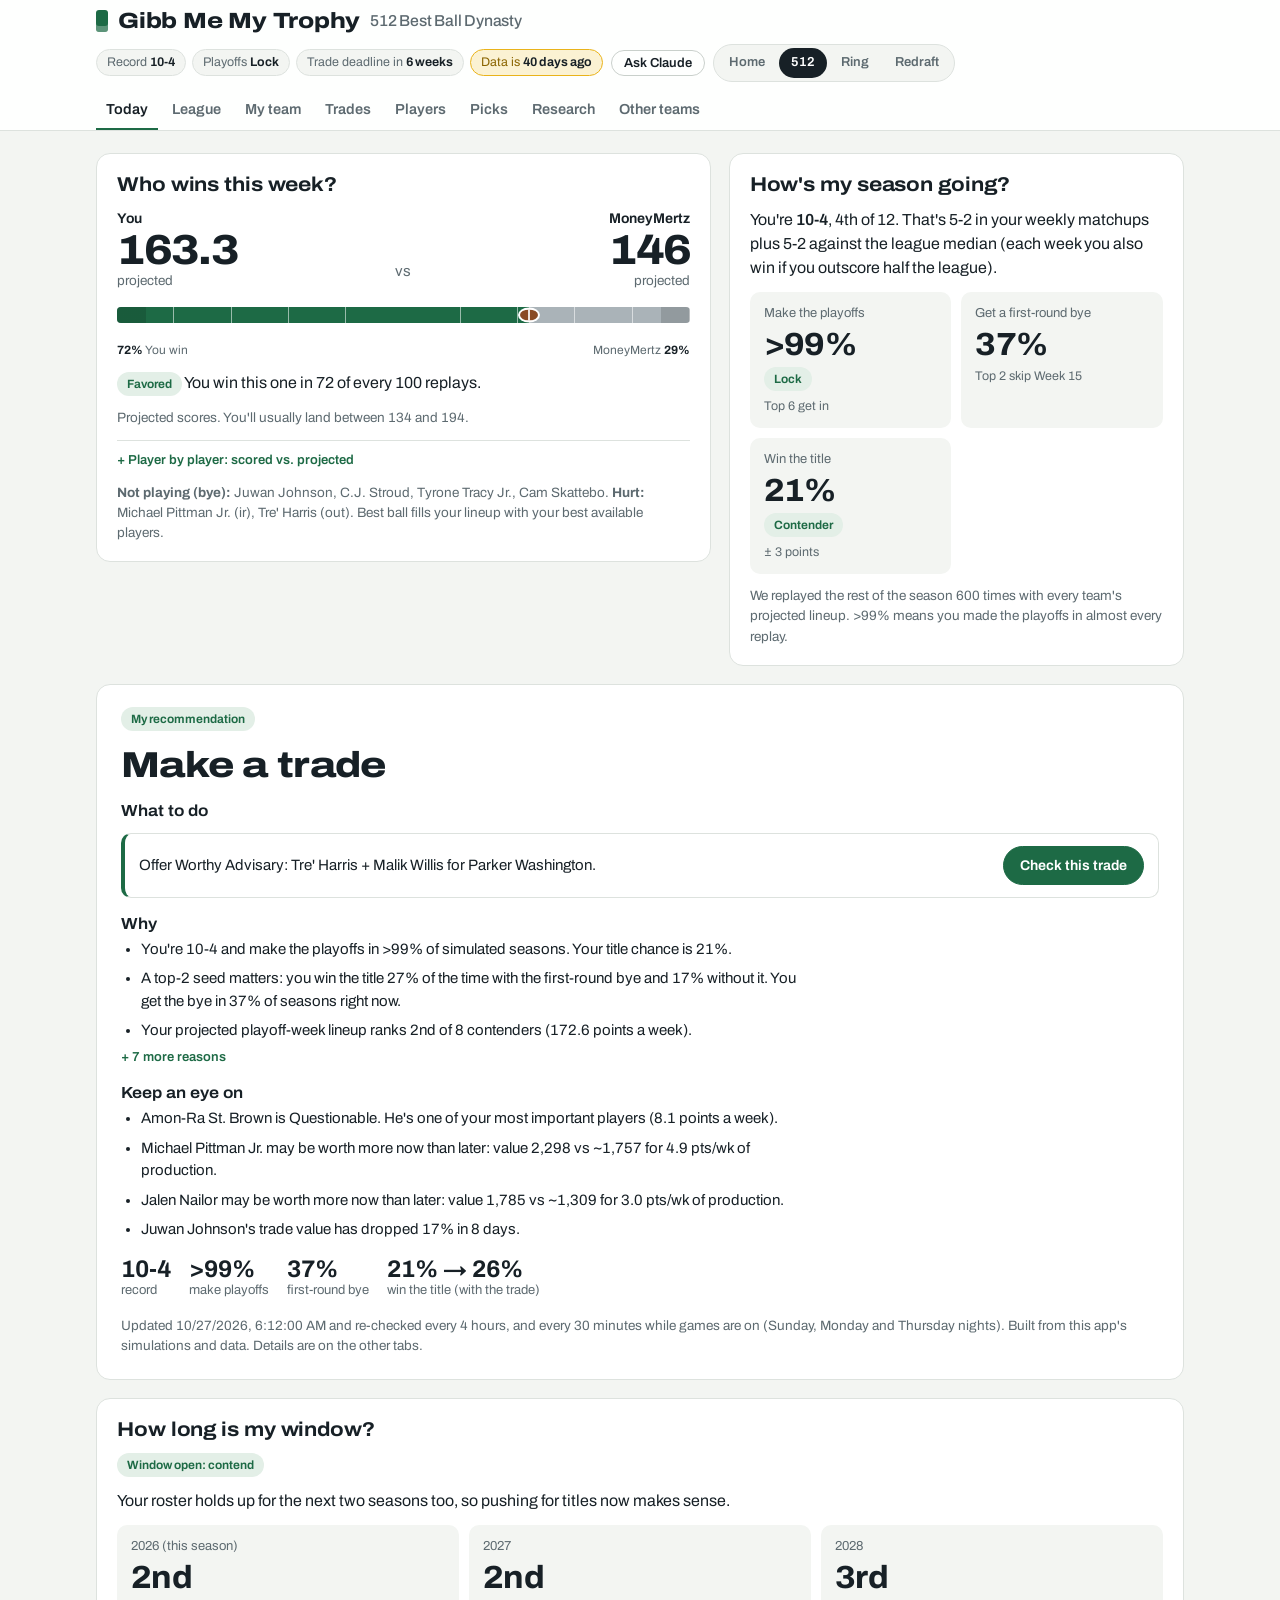
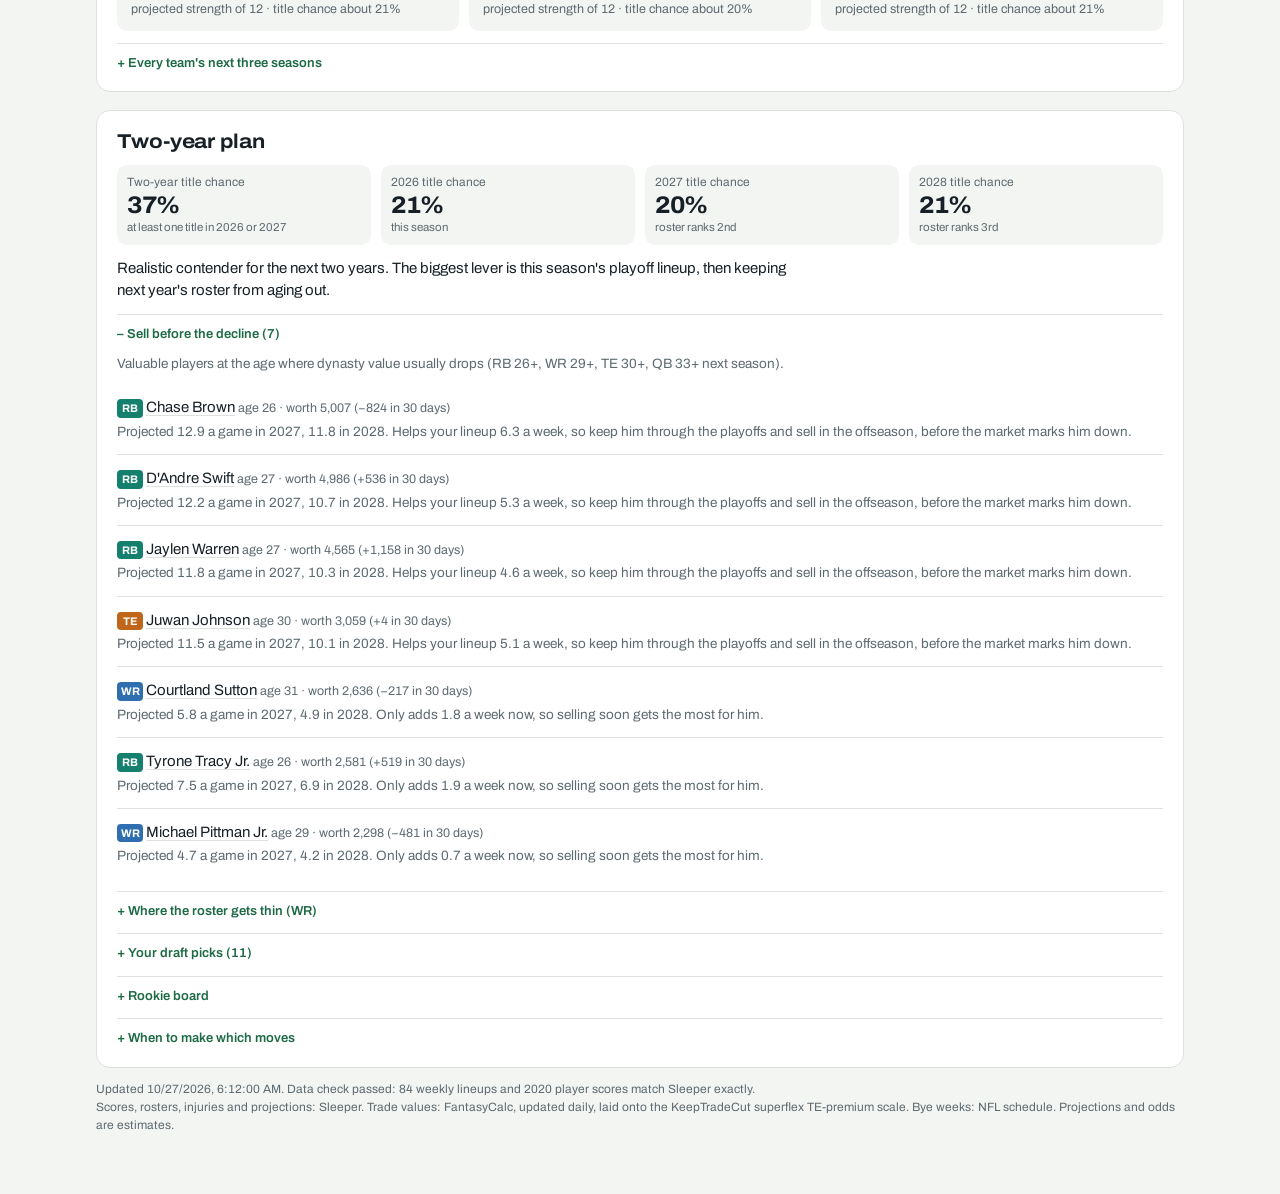
==== commit cc7619cb: "Values: FantasyCalc in each league's format, TE premium and 2-for-1 rule tested on the league's own " ====
--- a/docs/index.html
+++ b/docs/index.html
@@ -6,7 +6,7 @@
 <title>Dynasty HQ</title>
 <link rel="preconnect" href="https://fonts.googleapis.com">
 <link rel="preconnect" href="https://fonts.gstatic.com" crossorigin>
-<link rel="stylesheet" href="https://fonts.googleapis.com/css2?family=Barlow+Condensed:wght@500;600;700&family=IBM+Plex+Sans:wght@400;500;600&family=IBM+Plex+Mono:wght@400;500&display=swap">
+<link rel="stylesheet" href="https://fonts.googleapis.com/css2?family=Archivo:wdth,wght@62..125,400..800&display=swap">
 <style>
 :root{
   --bg:#f3f5f7; --panel:#ffffff; --ink:#14212b; --muted:#5b6b78; --line:#d9e0e6;
@@ -270,6 +270,215 @@
 .vr>span:first-child{flex:1 1 auto;min-width:0;overflow-wrap:anywhere}.vr>span:last-child{flex:0 0 auto}.bd-box{min-width:0}
 @media (max-width:560px){.tx-sides{grid-template-columns:1fr}.vsrow .sc{font-size:32px}.tile .t-big{font-size:28px}}
 .wpbar{cursor:help}.wpcap{display:flex;justify-content:space-between;gap:8px;font-size:11.5px;color:var(--muted);margin-top:3px}.wpcap b{color:var(--ink);font-weight:600}
+
+/* ==========================================================================
+   Theme: "sideline" — loaded last on every page.
+   Chalk paper, ink type, turf green for you, penalty-flag yellow for things to act on.
+   One family (Archivo), width axis does the work: wide for headings, normal for text.
+   The one loud element is the field bar: win chance drawn as a football field.
+   ========================================================================== */
+:root{
+  --bg:#f3f5f2; --panel:#ffffff; --ink:#172026; --muted:#5d6a70; --line:#dde2de; --line2:#c9d0cb;
+  --accent:#1d6a45; --accent-ink:#ffffff; --accent-soft:#e3efe7;
+  --good:#1d6a45; --good-soft:#e3efe7;
+  --bad:#b5412d; --bad-soft:#f7e3dd;
+  --warn:#8a6400; --flag:#e9b31b; --warn-soft:#fbf2d3;
+  --opp:#aab3b8; --ball:#8a4b25;
+  --s1:#1d6a45; --s2:#c4801b; --silver:#aab3b8;
+  --f-display:'Archivo',system-ui,-apple-system,'Segoe UI',sans-serif;
+  --f-body:'Archivo',system-ui,-apple-system,'Segoe UI',sans-serif;
+  --f-mono:'Archivo',system-ui,sans-serif;
+  --r-lg:14px; --r-md:10px; --r-sm:6px;
+}
+@media (prefers-color-scheme: dark){:root:not([data-theme="light"]){
+  --bg:#0f1512; --panel:#161e1a; --ink:#e6ece8; --muted:#97a59d; --line:#26312b; --line2:#34413a;
+  --accent:#4fb882; --accent-ink:#0b1410; --accent-soft:#183326;
+  --good:#4fb882; --good-soft:#183326; --bad:#e8735c; --bad-soft:#3a1d17;
+  --warn:#f0c449; --flag:#f0c449; --warn-soft:#30280f;
+  --opp:#4a5650; --ball:#c47a45; --s1:#4fb882; --s2:#e0a44a; --silver:#4a5650; color-scheme:dark}}
+:root[data-theme="dark"]{
+  --bg:#0f1512; --panel:#161e1a; --ink:#e6ece8; --muted:#97a59d; --line:#26312b; --line2:#34413a;
+  --accent:#4fb882; --accent-ink:#0b1410; --accent-soft:#183326;
+  --good:#4fb882; --good-soft:#183326; --bad:#e8735c; --bad-soft:#3a1d17;
+  --warn:#f0c449; --flag:#f0c449; --warn-soft:#30280f;
+  --opp:#4a5650; --ball:#c47a45; --s1:#4fb882; --s2:#e0a44a; --silver:#4a5650; color-scheme:dark}
+
+body{font-family:var(--f-body);font-size:15px;line-height:1.5;background:var(--bg);color:var(--ink);font-variant-numeric:tabular-nums;-webkit-font-smoothing:antialiased}
+body::before{background:var(--panel)}
+::selection{background:var(--accent-soft)}
+a{color:var(--accent)}
+
+/* ---------- type: sentence case everywhere, width carries the hierarchy ---------- */
+h1,h2,h3,h4,.verdict,.verdict-h,.brief h4,.guide h4,.step,.word,.vtag,.tag,th,label.lab,.stat .k,.odds span,.kvs span,nav.tabs button,.switch a,.btn-hdr{text-transform:none!important;letter-spacing:0!important}
+h2{font-family:var(--f-display);font-stretch:112%;font-weight:700;font-size:21px;line-height:1.2;letter-spacing:-.005em!important}
+h3{font-family:var(--f-display);font-stretch:108%;font-weight:650;font-size:16px;line-height:1.25}
+.card>h2,.card>header h2{font-size:20px}
+.num,.big,.big2,.sc,.t-big,.stat .v,.odds b,.kvs b,.verdict-h,.advice .stripe b{font-family:var(--f-display);font-variant-numeric:tabular-nums}
+.sub,.explain,.lede{color:var(--muted)}
+.sub{font-size:13.5px}
+.answer{font-size:16px}
+.small{font-size:12.5px}
+th{font-size:12px;font-weight:600;color:var(--muted);border-bottom:1px solid var(--line2);padding:8px}
+td{padding:8px;border-bottom:1px solid var(--line)}
+tr.hl td{background:var(--accent-soft)}
+table{font-size:14px}
+svg text{font-family:var(--f-body);font-size:10.5px}
+
+/* ---------- app bar ---------- */
+header.board{background:color-mix(in srgb,var(--panel) 92%,transparent);color:var(--ink);border-bottom:1px solid var(--line);backdrop-filter:saturate(1.4) blur(10px);-webkit-backdrop-filter:saturate(1.4) blur(10px)}
+:root[data-theme="dark"] header.board{background:color-mix(in srgb,var(--panel) 92%,transparent)}
+@media (prefers-color-scheme: dark){:root:not([data-theme="light"]) header.board{background:color-mix(in srgb,var(--panel) 92%,transparent)}}
+.board-in{padding-block:10px 0;gap:8px;max-width:1120px}
+.wrap{max-width:1120px}
+.brand{align-items:center}
+.brand h1{font-family:var(--f-display);font-stretch:118%;font-size:22px;font-weight:800;letter-spacing:-.01em!important;color:var(--ink);display:flex;align-items:center;gap:10px}
+.brand h1::before{content:"";width:12px;height:22px;border-radius:3px;background:var(--accent);box-shadow:inset 0 -6px 0 rgba(255,255,255,.28);flex:none}
+.brand h1 span{color:var(--muted);font-weight:500;font-stretch:100%}
+.brand>.row{gap:8px!important}
+.chips{gap:6px}
+.chip{font-family:var(--f-body);font-size:12.5px;border:1px solid var(--line);background:var(--bg);color:var(--muted);border-radius:99px;padding:3px 10px}
+.chip b{color:var(--ink);font-weight:650}
+.chip-warn{border-color:var(--flag);color:var(--warn);background:var(--warn-soft)}
+
+/* league switcher: the app-level control, so it sits apart and reads as one segmented pill */
+.switch{border:1px solid var(--line);border-radius:99px;background:var(--bg);padding:3px;gap:2px}
+.switch a{font-family:var(--f-body);font-size:13px;font-weight:600;color:var(--muted);padding:5px 12px;border-radius:99px;text-decoration:none;transition:background .15s,color .15s}
+.switch a:hover{color:var(--ink)}
+.switch a[aria-current="page"]{background:var(--ink);color:var(--panel)}
+.switch a:focus-visible{outline:2px solid var(--accent);outline-offset:2px}
+.btn-hdr{font-family:var(--f-body);font-size:13px;font-weight:600;background:transparent;color:var(--ink);border:1px solid var(--line2);border-radius:99px;padding:5px 12px}
+.btn-hdr:hover{border-color:var(--ink)}
+
+/* section tabs */
+nav.tabs{gap:4px;margin-top:2px;mask-image:linear-gradient(90deg,#000 92%,transparent);-webkit-mask-image:linear-gradient(90deg,#000 92%,transparent)}
+nav.tabs button{font-family:var(--f-body);font-size:14.5px;font-weight:600;color:var(--muted);padding:9px 10px 11px;border-bottom:2px solid transparent;border-radius:0}
+nav.tabs button:hover{color:var(--ink)}
+nav.tabs button[aria-selected="true"]{color:var(--ink);border-bottom-color:var(--accent)}
+nav.tabs button:focus-visible{outline:2px solid var(--accent);outline-offset:-2px;border-radius:6px}
+
+main section{gap:18px;padding-top:22px}
+
+/* ---------- surfaces ---------- */
+.card,.panel,.hero-card{background:var(--panel);border:1px solid var(--line);border-radius:var(--r-lg);padding:18px 20px;box-shadow:none}
+.tile,.stat,.mu,.tx,.deal,.flag,.bd-box{border-radius:var(--r-md);border-color:var(--line)}
+.tile{background:var(--bg);border:0;padding:12px 14px}
+.tile .t-label{font-size:13px}
+.tile .t-big{font-size:32px;font-weight:750;font-stretch:105%;letter-spacing:-.02em}
+.mu.mine,.tx.mine{border-color:var(--accent);background:var(--accent-soft)}
+details.more{border-top:1px solid var(--line)}
+details.more>summary{color:var(--accent);font-weight:600}
+details.more>summary::before{content:"+ ";font-weight:700}
+details.more[open]>summary::before{content:"– "}
+
+/* ---------- pills, words, positions ---------- */
+.word,.vtag{font-size:12px;font-weight:650;padding:3px 10px;border-radius:99px}
+.w-mid{background:var(--warn-soft);color:var(--warn)}
+.pos{font-family:var(--f-body);font-size:11px;font-weight:700;border-radius:4px;padding:1px 0}
+.pos.QB{background:#6c4aa8}.pos.RB{background:#16806f}.pos.WR{background:#2f6fb0}.pos.TE{background:#c0661b}
+.live{font-family:var(--f-body);background:var(--bad);border-radius:99px;padding:0 7px;font-size:11px}
+
+/* ---------- buttons & inputs ---------- */
+.btn{font-family:var(--f-body);font-size:14px;font-weight:650;background:var(--accent);border:1px solid var(--accent);color:var(--accent-ink);border-radius:99px;padding:8px 16px;transition:filter .15s}
+.btn:hover{filter:brightness(1.08)}
+.btn.ghost{background:transparent;color:var(--accent);border-color:var(--line2)}
+.btn.ghost:hover{border-color:var(--accent)}
+.seg,.tabsub{border-radius:99px}
+.seg{border-color:var(--line);padding:2px;background:var(--bg)}
+.seg button{border-radius:99px;background:transparent;font-weight:600}
+.seg button[aria-pressed="true"]{background:var(--ink);color:var(--panel)}
+.tabsub button{border-radius:99px;font-size:13.5px}
+.tabsub button[aria-pressed="true"]{background:var(--ink);border-color:var(--ink);color:var(--panel)}
+select,input[type=search],input[type=text],input[type=number],textarea{border-radius:var(--r-sm);border-color:var(--line2);padding:8px 10px;background:var(--panel)}
+.pick-list{border-radius:var(--r-md)}
+
+/* ---------- "Do this": the flag ---------- */
+.todo{background:var(--panel);border:1px solid var(--line);border-left:6px solid var(--flag);border-radius:var(--r-lg);padding:16px 20px}
+.todo h2,.todo h3{color:var(--ink)}
+.todo h2::after{content:"";display:inline-block;width:14px;height:10px;margin-left:8px;background:var(--flag);clip-path:polygon(0 0,100% 0,78% 50%,100% 100%,0 100%);vertical-align:1px}
+.todo ol{padding-left:22px;gap:8px}
+.todo ol li::marker{font-weight:700;color:var(--muted)}
+.advice{padding:22px 24px}
+.advice .verdict-h{font-stretch:118%;font-size:36px;font-weight:800;letter-spacing:-.02em!important;text-transform:none!important}
+.advice .move{border-left:4px solid var(--accent);border-radius:var(--r-md)}
+.advice .move.todo{border-left-color:var(--flag)}
+.advice ul{gap:7px}
+
+/* ---------- the field bar: win chance as a football field ---------- */
+.wpbar{position:relative;height:16px;border-radius:4px;background:var(--opp);overflow:visible;cursor:help;margin-top:4px}
+.wpbar::before{content:"";position:absolute;inset:0;border-radius:4px;pointer-events:none;z-index:2;
+  background:repeating-linear-gradient(90deg,transparent 0 calc(10% - 1px),rgba(255,255,255,.55) calc(10% - 1px) 10%)}
+.wpbar::after{content:"";position:absolute;inset:0;border-radius:4px;pointer-events:none;z-index:2;
+  background:linear-gradient(90deg,rgba(0,0,0,.14) 0 5%,transparent 5% 95%,rgba(0,0,0,.14) 95%)}
+.wpbar i{position:relative;display:block;height:100%;background:var(--accent);border-radius:4px 0 0 4px;z-index:1;transition:width .6s cubic-bezier(.2,.8,.2,1)}
+.wpbar i::after{content:"";position:absolute;right:-9px;top:50%;width:18px;height:11px;transform:translateY(-50%);border-radius:50%;z-index:3;
+  background:var(--ball);box-shadow:0 0 0 2px var(--panel);
+  background-image:linear-gradient(90deg,transparent 46%,rgba(255,255,255,.85) 46% 54%,transparent 54%)}
+.wpbar.thin{height:8px}
+.wpbar.thin i::after{display:none}
+.wpcap{font-size:12px;margin-top:6px}
+.wpcap b{font-weight:700}
+@media (prefers-reduced-motion:reduce){.wpbar i{transition:none}}
+
+/* scoreboard rows */
+.vsrow .nm,.vs .tn{font-weight:650;font-size:14px}
+.vsrow .sc{font-stretch:108%;font-weight:800;font-size:42px;letter-spacing:-.025em}
+.vsx{font-family:var(--f-body);font-size:13px}
+.kvs b,.odds b{font-stretch:105%;font-weight:750;color:var(--ink)}
+.kvs span,.odds span{font-size:12px}
+
+/* ---------- lists & tables ---------- */
+.li{padding:12px 0}
+.li .why{font-size:13.5px}
+.vr>span:last-child{font-family:var(--f-body)}
+.gl div{font-family:var(--f-body);border-radius:6px}
+.bar2 .track,.needbar .bar,.meter{background:var(--line)}
+.rng{background:var(--line)}
+.lu .slot{font-family:var(--f-body);font-weight:600}
+tr.chg td{background:var(--good-soft)}
+.chip-l{border-radius:99px;padding:1px 8px;font-size:11.5px}
+.takeaway{background:var(--accent-soft);border:0;border-radius:var(--r-md)}
+.note{border-left-color:var(--line2)}
+dialog{border-radius:var(--r-lg);padding:20px}
+.footer{color:var(--muted)}
+
+/* ---------- small screens ---------- */
+@media (max-width:640px){
+  .board-in{padding-top:8px}
+  .brand{flex-direction:column;align-items:stretch;gap:8px}
+  .brand h1{font-size:19px}
+  .brand>.row{justify-content:space-between}
+  .switch{order:-1;width:100%;justify-content:space-between}
+  .switch a{flex:1;text-align:center;padding:6px 4px}
+  .chips{order:2}
+  .card,.panel,.todo{padding:16px}
+  .advice{padding:18px}
+  .advice .verdict-h{font-size:28px}
+  .vsrow .sc{font-size:32px}
+  nav.tabs button{font-size:14px;padding:8px 9px 10px}
+}
+
+/* ---------- league home: scoreboard first ---------- */
+.scoreboard{display:grid;grid-template-columns:minmax(0,1.35fr) minmax(0,1fr);gap:18px;align-items:start}
+.scoreboard>.card{height:100%}
+.lineup{border-left:6px solid var(--flag)}
+.lineup h2{font-size:19px}
+@media (max-width:860px){.scoreboard{grid-template-columns:minmax(0,1fr)}}
+.tile .word{align-self:flex-start}
+.scoreboard>.card{height:auto}
+@media (max-width:640px){
+  .brand>.row{display:grid!important;grid-template-columns:minmax(0,1fr) auto;align-items:center}
+  .brand>.row>.switch{grid-column:1/-1;grid-row:1}
+  .brand>.row>.chips{grid-row:2;flex-wrap:nowrap;overflow-x:auto;scrollbar-width:none;mask-image:linear-gradient(90deg,#000 85%,transparent);-webkit-mask-image:linear-gradient(90deg,#000 85%,transparent)}
+  .brand>.row>.chips::-webkit-scrollbar{display:none}
+  .brand>.row>.btn-hdr{grid-row:2;grid-column:2}
+}
+/* hub: the week as a headline, not a card */
+.hub-hero{padding:6px 2px 0}
+.hub-hero h2{font-stretch:125%;font-size:46px;font-weight:800;letter-spacing:-.03em!important;line-height:1}
+.hub-hero p{margin:6px 0 0;font-size:18px;color:var(--muted)}
+@media (max-width:640px){.hub-hero h2{font-size:36px}.hub-hero p{font-size:16px}}
+.brand h1 span{font-size:.72em;align-self:flex-end;margin-bottom:.18em}
+
 </style>
 </head>
 <body>
@@ -277,18 +486,18 @@
   <div class="board-in">
     <div class="brand">
       <h1 id="title">Dynasty <span>HQ</span></h1>
-      <div class="row" style="gap:8px"><div class="chips" id="chips"></div><button class="btn-hdr" id="askBtn" type="button">Ask Claude</button><nav class="switch" aria-label="Switch league" id="lgSwitch"></nav><script>(function(){var L=[["Home","hub/"],["512 BB",""],["Ring","ring/"],["Redraft","redraft/"]],p=location.pathname,m=p.match(/^(.*?\/)(ring|redraft|hub)\/(index\.html)?$/),root=m?m[1]:p.replace(/index\.html$/,''),cur=m?m[2]+'/':'';
+      <div class="row" style="gap:8px"><div class="chips" id="chips"></div><button class="btn-hdr" id="askBtn" type="button">Ask Claude</button><nav class="switch" aria-label="Switch league" id="lgSwitch"></nav><script>(function(){var L=[["Home","hub/"],["512",""],["Ring","ring/"],["Redraft","redraft/"]],p=location.pathname,m=p.match(/^(.*?\/)(ring|redraft|hub)\/(index\.html)?$/),root=m?m[1]:p.replace(/index\.html$/,''),cur=m?m[2]+'/':'';
 document.getElementById('lgSwitch').innerHTML=L.map(function(x){return '<a href="'+root+x[1]+'"'+(x[1]===cur?' aria-current="page"':'')+'>'+x[0]+'</a>'}).join('')})()</script></div>
     </div>
     <nav class="tabs" role="tablist" aria-label="Sections">
-      <button role="tab" aria-selected="true" data-tab="home">What to do</button>
+      <button role="tab" aria-selected="true" data-tab="home">Today</button>
       <button role="tab" aria-selected="false" data-tab="league">League</button>
-      <button role="tab" aria-selected="false" data-tab="team">My Team</button>
+      <button role="tab" aria-selected="false" data-tab="team">My team</button>
       <button role="tab" aria-selected="false" data-tab="trades">Trades</button>
       <button role="tab" aria-selected="false" data-tab="players">Players</button>
-      <button role="tab" aria-selected="false" data-tab="draft">Draft Picks</button>
+      <button role="tab" aria-selected="false" data-tab="draft">Picks</button>
       <button role="tab" aria-selected="false" data-tab="research">Research</button>
-      <button role="tab" aria-selected="false" data-tab="teams">Other Teams</button>
+      <button role="tab" aria-selected="false" data-tab="teams">Other teams</button>
     </nav>
   </div>
 </header>
@@ -298,13 +507,14 @@
 
 <!-- ================= HOME ================= -->
 <section data-panel="home">
+  <div class="scoreboard">
+    <div class="card" id="weekCard"></div>
+    <div class="card" id="seasonCard"></div>
+  </div>
+  <div class="card lineup" id="lineupCard" hidden></div>
   <div class="card advice" id="advice"></div>
   <div class="card" id="windowCard"></div>
   <div class="card" id="planCard"></div>
-  <div class="grid2">
-    <div class="card" id="seasonCard"></div>
-    <div class="card" id="weekCard"></div>
-  </div>
 </section>
 
 <!-- ================= LEAGUE ================= -->
@@ -351,10 +561,10 @@
 <!-- ================= TRADES ================= -->
 <section data-panel="trades" hidden>
   <div class="tabsub" role="group" aria-label="Trade pages">
-    <button data-sub="lab" aria-pressed="true">Check a trade</button><button data-sub="ideas" aria-pressed="false">Trade ideas</button><button data-sub="feed" aria-pressed="false">League trades</button><button data-sub="ledger" aria-pressed="false">My past trades</button>
+    <button data-sub="lab" aria-pressed="true">Check a trade</button><button data-sub="ideas" aria-pressed="false">Trade ideas</button><button data-sub="watch" aria-pressed="false">Buy low, sell high</button><button data-sub="feed" aria-pressed="false">League trades</button><button data-sub="ledger" aria-pressed="false">My past trades</button>
   </div>
   <p class="answer" id="dlBanner" style="margin:0"></p>
-  <details class="card more" id="scaleCard" style="padding:12px 16px" open><summary>What do trade value numbers mean?</summary><div id="scale"></div></details>
+  <details class="card more" id="scaleCard" style="padding:12px 16px"><summary>What do trade value numbers mean?</summary><div id="scale"></div></details>
 
   <div data-sub-panel="lab" style="display:flex;flex-direction:column;gap:16px">
     <div class="card">
@@ -377,6 +587,8 @@
     <div class="card"><h2>Who should I trade with?</h2><p class="sub">Each team below: what they're short on, what they have extra, and a deal that helps your lineup without hurting theirs much, at a fair price.</p><div class="row small" style="gap:12px;flex-wrap:wrap"><div id="ideasFocus"></div><label class="muted" for="idSort">Sort by</label><select id="idSort"><option value="deal">Best deal for you</option><option value="stand">Standings</option><option value="name">Name</option></select></div></div>
     <div id="ideas" class="grid2"></div>
   </div>
+
+  <div data-sub-panel="watch" hidden style="display:flex;flex-direction:column;gap:16px"><div id="watchBox" style="display:flex;flex-direction:column;gap:16px"></div></div>
 
   <div data-sub-panel="feed" hidden style="display:flex;flex-direction:column;gap:16px">
     <div class="card"><h2>Who's winning the league's trades?</h2><p class="sub">Every trade this season, with what each side got and what it's worth today. "Better for" uses the same two questions as your own trades: did it help that team's lineup, and did they get fair value?</p></div>
@@ -623,7 +835,7 @@
   if(t==='team')renderTeam();if(t==='players')renderPlayers();if(t==='trades')showSub(store.get('hq-sub2')||'lab');if(t==='draft')renderDraft();if(t==='teams')renderTeams();if(t==='research')renderResearch();window.scrollTo({top:0})}
 document.querySelectorAll('.tabsub button').forEach(b=>b.addEventListener('click',()=>showSub(b.dataset.sub)));
 function showSub(s){document.querySelectorAll('.tabsub button').forEach(b=>b.setAttribute('aria-pressed',b.dataset.sub===s));document.querySelectorAll('[data-sub-panel]').forEach(p=>p.hidden=p.dataset.subPanel!==s);store.set('hq-sub2',s);
-  if(s==='lab'&&!$('#giveList').innerHTML)renderLists();if(s==='ideas')renderIdeas();if(s==='feed')renderFeed();if(s==='ledger')renderLedger()}
+  if(s==='lab'&&!$('#giveList').innerHTML)renderLists();if(s==='ideas')renderIdeas();if(s==='watch')renderWatch();if(s==='feed')renderFeed();if(s==='ledger')renderLedger()}
 function openLab(partner,give,get){st.partner=+partner;$('#partner').value=partner;st.give=new Set(give||[]);st.get=new Set(get||[]);renderLists();showTab('trades');showSub('lab');
   if(!st.give.size&&st.get.size&&!OFF){$('#offers').hidden=false;$('#offers').innerHTML='<h2>3 offers to try</h2><p class="sub">Working out what to offer…</p>';$('#result').innerHTML='<p class="sub">Pick one of the offers above, or tick players yourself.</p>';setTimeout(()=>{$('#offers').scrollIntoView({block:'start'});setTimeout(suggestOffers,30)},50)}
   else{$('#offers').hidden=true;scheduleRun();setTimeout(()=>$('#result').scrollIntoView({block:'start'}),50)}}
@@ -633,12 +845,12 @@
 // ---------- header ----------
 function ago(iso){const m=Math.round((Date.now()-Date.parse(iso))/60000);return m<60?`${m} min ago`:m<1440?`${Math.round(m/60)} hours ago`:`${Math.round(m/1440)} days ago`}
 function header(){
-  const me=TEAMS.find(t=>t.id===ME);$('#title').innerHTML=`${esc(me.name)} <span>HQ</span>`;document.title=`${me.name} HQ`;
+  const me=TEAMS.find(t=>t.id===ME);$('#title').innerHTML=`${esc(me.name)} <span>${esc(D.meta.league||'')}</span>`;document.title=`${me.name} HQ`;
   const stale=(Date.now()-Date.parse(D.meta.generated))/3600000>12,d=deadline();
   $('#chips').innerHTML=`<span class="chip">Record <b>${me.w}-${me.l}</b></span>${OFF?'<span class="chip">Season <b>over</b></span>':`<span class="chip">Playoffs <b>${poWord(me.odds.playoffs)[0]}</b></span>`}${d?(d.open?`<span class="chip ${d.left<=2?'chip-warn':''}">Trade deadline in <b>${d.left<=1?'this week':d.left+' weeks'}</b></span>`:`<span class="chip">Trading <b>closed</b></span>`):''}${stale?`<span class="chip chip-warn">Data is <b>${ago(D.meta.generated)}</b></span>`:''}`;
   const C=D.meta.checks||{},V=D.meta.values||{};
   const chk=C.lineups?(C.lineup_bad.length||C.score_bad.length?`⚠ Data check: ${C.lineup_bad.length} lineup totals and ${C.score_bad.length} player scores didn't match Sleeper. Treat numbers with care until this is fixed.`:`Data check passed: ${C.lineups} weekly lineups and ${C.scored} player scores match Sleeper exactly.`):'Data check: Sleeper didn\'t provide per-player points to verify against this run.';
-  $('#foot').innerHTML=`Updated ${esc(new Date(D.meta.generated).toLocaleString())}. ${esc(chk)}<br>Scores, rosters, injuries and projections: Sleeper. Trade values: ${esc(V.label||'KeepTradeCut')}. Bye weeks: ${esc(D.meta.byes||'')}. Projections and odds are estimates.`;
+  $('#foot').innerHTML=`Updated ${esc(new Date(D.meta.generated).toLocaleString())}. ${esc(chk)}<br>Scores, rosters, injuries and projections: Sleeper. Trade values: ${esc(V.label||'FantasyCalc')}. Bye weeks: ${esc(D.meta.byes||'')}. Projections and odds are estimates.`;
   if(C.lineup_bad&&C.lineup_bad.length||C.score_bad&&C.score_bad.length)$('#chips').innerHTML+=`<span class="chip chip-warn">Data <b>check failed</b></span>`;
 }
 
@@ -718,12 +930,34 @@
     <h2 class="verdict-h">${esc(a.headline||V[0])}</h2>
     ${a.summary?`<p class="lead">${esc(a.summary)}</p>`:''}
     ${a.moves&&a.moves.length?`<div style="display:flex;flex-direction:column;gap:8px"><h3>What to do</h3>${a.moves.map(moveHTML).join('')}</div>`:`<div><h3>What to do</h3><p class="lead">Nothing this week. Your roster is set up well for what matters: the playoffs.</p></div>`}
-    <div><h3>Why</h3><ul>${(a.reasons||[]).map(r=>`<li>${esc(r)}</li>`).join('')}</ul></div>
+    <div><h3>Why</h3><ul>${(a.reasons||[]).slice(0,3).map(r=>`<li>${esc(r)}</li>`).join('')}</ul>${(a.reasons||[]).length>3?`<details class="more" style="border:0;padding-top:6px"><summary>${a.reasons.length-3} more reasons</summary><ul>${a.reasons.slice(3).map(r=>`<li>${esc(r)}</li>`).join('')}</ul></details>`:''}</div>
     ${a.watch&&a.watch.length?`<div><h3>Keep an eye on</h3><ul>${a.watch.map(r=>`<li>${esc(r)}</li>`).join('')}</ul></div>`:''}
     ${OFF?'':`<div class="stripe"><span><b>${me.w}-${me.l}</b>record</span><span><b>${pct(n.playoffs??me.odds.playoffs)}</b>make playoffs</span>${NBYE()?`<span><b>${pct(n.bye??me.odds.bye)}</b>first-round bye</span>`:''}<span><b>${pct(n.title??me.odds.title)}${n.title_after!=null?` → ${pct(n.title_after)}`:''}</b>win the title${n.title_after!=null?' (with the trade)':''}</span></div>`}
     <p class="sub">Updated ${esc(new Date(D.meta.generated).toLocaleString())} and re-checked every 4 hours, and every 30 minutes while games are on (Sunday, Monday and Thursday nights).${a.changed_from?` Changed today from “${esc(a.changed_from)}”.`:''} ${a.source==='claude'?'Written by Claude from this app\'s simulations and data.':'Built from this app\'s simulations and data.'} Details are on the other tabs.</p>`;
 }
 
+
+// ---------- managed leagues: who to start this week ----------
+function renderLineup(){const L=D.lineup,box=$('#lineupCard');if(!L||!LUC().managed||OFF){box.hidden=true;return}box.hidden=false;
+  const nm=s=>PL[s]?esc(PL[s].n):'?',o=L.opp!=null?esc(teamName(L.opp)):'your opponent';
+  const head=L.changes&&L.changes.length&&L.cur_wp!=null&&(L.best_wp-L.cur_wp)>=0.005
+    ?`<h2>Fix your lineup in Sleeper</h2><p class="answer">${L.changes.map(c=>`Start <b>${nm(c.start)}</b> over ${nm(c.sit)}`).join('; ')}. Your win chance goes from <b>${pct(L.cur_wp)}</b> to <b>${pct(L.best_wp)}</b> against ${o}.</p>`
+    :`<h2>Your lineup is set</h2><p class="answer">Your Sleeper lineup is the best one by projection: <b>${pct(L.best_wp)}</b> to win against ${o} (${L.best_proj} projected).</p>`;
+  const close=(L.close||[]).filter(c=>PL[c.start]&&PL[c.sit]);
+  box.innerHTML=head+(close.length?`<div><h3>Closest calls on your bench</h3><div class="list">${close.map(c=>`<div class="li"><div class="main"><span>${posTag(PL[c.start].p)} ${pl(c.start)} instead of ${pl(c.sit)}</span><span class="why">${c.dproj>=0?'+':''}${c.dproj.toFixed(1)} projected points${c.wp!=null?` · win chance ${pct(c.wp)} (vs ${pct(L.best_wp)})`:''}</span></div></div>`).join('')}</div></div>`:'')
+    +`<p class="sub">${L.opp_set?`Against ${o}'s lineup as set in Sleeper.`:`${o} hasn't set a full lineup yet, so this uses their best lineup by projection.`} Players whose games already started stay where they are.</p>`}
+
+// ---------- buy low, sell high: where values are likely headed over the next 4 weeks ----------
+function renderWatch(){const W=D.value_watch,box=$('#watchBox');if(!W){box.innerHTML='<div class="card"><p class="answer">Not available yet.</p></div>';return}
+  const M=W.model||{},T=W.track||{};
+  const row=s=>{const p=PL[s];if(!p||!p.vo)return'';const v=p.vo[0];return `<div class="li"><div class="main"><span>${posTag(p.p)} ${pl(s)} <span class="muted small">${esc(p.t||'')}${p.age?` · ${p.age}`:''}${p.r&&p.r!==ME?` · ${esc(teamName(p.r))}`:''}</span></span><span class="why">${esc((p.vo[1]||[]).join('; '))}</span></div><div class="right"><span class="num" style="font-weight:700;color:var(--${v>=0?'good':'bad'})">${v>=0?'+':'−'}${Math.abs(v).toFixed(1)}%</span><span class="sub num">${fk(value(s))}</span>${p.r&&p.r!==ME?`<button class="btn ghost" data-lab="${p.r}||${s}" style="padding:4px 10px;font-size:12.5px">Build an offer</button>`:''}</div></div>`};
+  const track=T.n>=50?`So far in your league: the top fifth of picks moved <b>${T.top>=0?'+':''}${T.top}%</b> and the bottom fifth <b>${T.bottom>=0?'+':''}${T.bottom}%</b> four weeks later (everyone: ${T.all>=0?'+':''}${T.all}%), from ${T.n} graded calls.`:`Graded calls start appearing four weeks after ${T.since?esc(T.since):'today'}.`;
+  box.innerHTML=`<div class="card"><h2>Whose value is about to move?</h2>
+    <p class="answer">Each number is how much a player's trade value is expected to move over the next 4 weeks compared with the rest of the market. Buy the ones going up before they do; sell the ones going down while you still can.</p>
+    <p class="sub">How it decides: players producing more than their price usually catch up; big recent jumps or drops partly reverse; a hot or cold streak carries on a little; missed games keep dragging; older players drift down. Tested on the 2025 season week by week, using only what was known each week: its top fifth moved ${M.top>=0?'+':''}${M.top}% and its bottom fifth ${M.bottom}% over the next 4 weeks (everyone: ${M.all}%). ${track}</p></div>
+    <div class="grid2"><div class="card"><h2>Buy low</h2><p class="sub">On other teams, likely to rise.</p><div class="list">${(W.buy||[]).slice(0,10).map(row).join('')||'<p class="sub">Nobody stands out.</p>'}</div></div>
+    <div class="card"><h2>Sell high</h2><p class="sub">On your team, likely to fall. Selling only makes sense if your lineup can spare him: check the trade first.</p><div class="list">${(W.sell||[]).slice(0,8).map(row).join('')||'<p class="sub">None of your players look likely to drop.</p>'}</div></div></div>
+    <details class="card more" style="padding:14px 18px"><summary>Biggest expected moves across the league</summary><div class="grid2"><div><h3>Rising</h3><div class="list">${(W.rise||[]).slice(0,12).map(row).join('')}</div></div><div><h3>Falling</h3><div class="list">${(W.fall||[]).slice(0,12).map(row).join('')}</div></div></div></details>`}
 // ---------- LEAGUE ----------
 // ---------- live mode: while games are on, this page reads Sleeper's live scores and ESPN's game clock every minute
 // and re-plays this week's matchups itself (same model as the update), so it doesn't wait for the next refresh.
@@ -787,7 +1021,8 @@
     $('#weekCard').innerHTML=`<h2>Who wins this week?${me.live!=null?'<span class="live">LIVE</span>':''}${liveStamp()}</h2>
       <div class="vsrow"><div><div class="nm">You</div><div class="sc num">${me.proj}</div><div class="sub">${me.live!=null?`projected final · <b>${me.live.toFixed(1)}</b> scored so far`:'projected'}</div></div><div class="muted" style="padding-bottom:8px">vs</div><div style="text-align:right"><div class="nm">${esc(o.name)}</div><div class="sc num">${o.proj}</div><div class="sub">${o.live!=null?`projected final · <b>${o.live.toFixed(1)}</b> scored so far`:'projected'}</div></div></div>
       ${wpBar(me.wp,'You',o.name)}
-      <p class="answer">${W(ww)} You win this one in ${chance(me.wp)}. ${me.live!=null?`Big numbers are projected final scores: points already scored plus what's still expected from players who haven't played. ${BB()?'Points so far come from each team\'s best possible lineup, which is how best ball scores (Sleeper\'s matchup screen can show only the set starters until the week ends).':'Points so far are from each team\'s starters, same as Sleeper.'} Finished games count as final; for games in progress, only the time left on the clock is still projected.`:`Big numbers are projected scores; you'll usually land between ${me.rng?me.rng[0].toFixed(0):'?'} and ${me.rng?me.rng[1].toFixed(0):'?'}.`}</p>
+      <p class="answer">${W(ww)} You win this one in ${chance(me.wp)}.</p>
+      <p class="sub">${me.live!=null?`Big numbers are projected finals: points scored plus what's still expected for the time left in each game. ${BB()?'Points so far use each team\'s best possible lineup, as best ball scores it.':'Points so far are from each team\'s starters, same as Sleeper.'}`:`Projected scores. You'll usually land between ${me.rng?me.rng[0].toFixed(0):'?'} and ${me.rng?me.rng[1].toFixed(0):'?'}.`}</p>
       <details class="more"${me.live!=null?' open':''}><summary>Player by player: scored vs. projected</summary><div><div class="grid2"><div><h3 style="margin-bottom:4px">You</h3>${lineupBox(ME)}</div><div><h3 style="margin-bottom:4px">${esc(o.name)}</h3>${lineupBox(oid)}</div></div>
         <p class="sub">${BB()?'In best ball the players who count can change until the last game ends: “Counting now” is the best lineup by projected final.':'Starters as set in Sleeper.'} Scored = real points so far; Proj final adds what's still expected for the time left in each game.</p></div></details>
       ${out.length||inj.length?`<p class="sub">${out.length?`<b>Not playing (bye):</b> ${esc(out.join(', '))}. `:''}${inj.length?`<b>Hurt:</b> ${esc(inj.join(', '))}.`:''} ${BB()?'Best ball fills your lineup with your best available players.':'Set your lineup around them in Sleeper.'}</p>`:''}`}
@@ -859,7 +1094,7 @@
    ${R.map(r=>`<tr><td class="num">${r.wk}</td><td>${r.opp?esc(nm(r.opp)):'—'}</td><td class="r num"><b>${r.sc.toFixed(1)}</b></td><td class="r num">${r.exp.toFixed(1)} <span class="sub">(${r.lo.toFixed(0)}–${r.hi.toFixed(0)})</span></td><td>${vs(r)}</td><td class="r num">${r.osc!=null?r.osc.toFixed(1)+' <span class="sub">vs '+r.oexp.toFixed(0)+' exp.</span>':'—'}</td><td class="r num">${r.wp!=null?pct(r.wp):'—'}</td><td>${res(r)}</td>${D.meta.median?`<td>${r.med==null?'':r.med?'<span class="word w-good">Won</span>':'<span class="word w-plain">Lost</span>'}</td>`:''}</tr>`).join('')}</tbody></table></div>
    <p class="sub">Expected = the average of 300 replays of that week using the projections and lineup as they stood before it; the range in brackets is where you'd land 8 times in 10. "Well above/below" means outside that range.</p>`}
 // the blue bar in matchups: your share = your win chance (hover or read the caption under it)
-const wpBar=(p,a,b,thin)=>{p=Math.max(0,Math.min(1,p||0));const tip=`Win chance: ${a} ${pct(p)}, ${b} ${pct(1-p)}. The blue part is ${a==='You'?'your':a+'\'s'} share, from 600 simulated games.`;
+const wpBar=(p,a,b,thin)=>{p=Math.max(0,Math.min(1,p||0));const tip=`Win chance: ${a} ${pct(p)}, ${b} ${pct(1-p)}. The green part of the field (where the ball sits) is ${a==='You'?'your':a+'\'s'} share, from 600 simulated games.`;
   return `<div class="wpbar${thin?' thin':''}" role="img" title="${esc(tip)}" aria-label="${esc(tip)}"><i style="width:${Math.round(p*100)}%"></i></div>${thin?'':`<div class="wpcap"><span><b>${pct(p)}</b> ${esc(a)} win</span><span>${esc(b)} <b>${pct(1-p)}</b></span></div>`}`};
 function holes(ids,k){const c={QB:0,RB:0,WR:0,TE:0};for(const s of ids){if(proj(s,k,'pr')>=6)c[PL[s].p]++}const out=[];
   if(c.QB<1)out.push('no QB available');else if(c.QB<2)out.push('only 1 QB, so your superflex spot goes to a lower-scoring player');
@@ -960,11 +1195,24 @@
     <div class="small">${Math.abs(dv)<0.1*mx?`<b>About even</b> (${dv>=0?'+':'−'}${fk(Math.abs(dv))}).`:dv>0?`<b class="pos-v">You got ${fk(dv)} more</b>, like adding ${pickWord(dv).replace('about ','')}.`:`<b class="neg-v">You gave ${fk(-dv)} more</b>, like throwing in ${pickWord(-dv).replace('about ','')}.`}</div></div></div>`}
 function scaleHTML(){const P=D.meta.pick_prices||{1:5700,2:3500,3:2500,4:1900};const top=Object.keys(PL).filter(s=>!PL[s].gone).sort((a,b)=>value(b)-value(a))[0];const tv=value(top);
   const marks=[['A 4th-round pick',P[4]],['A 3rd-round pick',P[3]],['A 2nd-round pick',P[2]],['A 1st-round pick',P[1]],[`The most valuable player in your league (${PL[top].n})`,tv]];
-  return `<p class="sub" style="margin:0">Trade value is what the dynasty trade market (KeepTradeCut, set up for superflex leagues like yours) says a player or pick is worth <b>today</b>, counting future seasons too. It's how we tell whether a trade was fair. For a sense of size:</p>
+  return `<p class="sub" style="margin:0">Trade value is what the dynasty trade market says a player or pick is worth <b>today</b>, counting future seasons too: FantasyCalc's values from real trades, set to this league's format (teams, superflex, PPR), plus a TE premium from this league's scoring when its own trades support one. It's how we tell whether a trade was fair. For a sense of size:</p>
    <div class="list">${marks.map(([l,v])=>`<div class="bar2" style="padding:3px 0"><span class="small" style="flex:0 0 min(46%,260px)">${esc(l)}</span><span class="track" style="max-width:none"><i style="width:${v/tv*100}%"></i></span><span class="num small" style="min-width:48px;text-align:right">${fk(v)}</span></div>`).join('')}</div>
    <p class="sub" style="margin:0">Pick values are for a mid-round pick in next year's draft. <b>Points</b> are different: they measure what a trade did for your lineup this season.</p>
-   <p class="sub" style="margin:0">Source: ${esc((D.meta.values||{}).label||'KeepTradeCut')}. Updated ${esc(new Date(D.meta.generated).toLocaleDateString())}.</p>`}
-
+   <p class="sub" style="margin:0">Source: ${esc((D.meta.values||{}).label||'FantasyCalc')}. ${valuesNote()} Updated ${esc(new Date(D.meta.generated).toLocaleDateString())}.</p>`}
+
+
+// how the values were set up for this league, in one line
+function valuesNote(){const V=D.meta.values||{},bits=[];
+  if(V.k)bits.push(`Packages add up the way trades in this league do: one star is worth more than several lesser pieces (learned from ${V.k_trades||0} completed trades).`);
+  const T=V.te_test;if(T&&T.dropped)bits.push(`(Checked: in ${T.n} trades with a TE, values matched better without one.)`);
+  else if((V.te_premium||{}).n)bits.push(`TEs get up to +${Math.round((Math.max(...Object.values(V.te_premium.top||{1:1}))-1)*100)}% for the per-catch TE bonus.`);
+  return bits.join(' ')}
+// open the same trade in KeepTradeCut's own calculator (a link only; KTC's values are never read or stored here)
+function ktcLink(give,get){const id=k=>k.startsWith('pk:')?null:(PL[k]||{}).kid,miss=[...give,...get].filter(k=>!id(k)).map(keyName);
+  const a=give.map(id).filter(Boolean),b=get.map(id).filter(Boolean);if(!a.length&&!b.length)return '';
+  const V=D.meta.values||{},tep=(V.te_bonus||0)>=1?2:(V.te_bonus||0)>0?1:0;
+  const u=`https://keeptradecut.com/trade-calculator?var=5&pickVal=0&teamOne=${a.join('|')}&teamTwo=${b.join('|')}&format=${LUC().sf?2:1}&isStartup=0&tep=${tep}`;
+  return `<div class="row" style="gap:10px"><a class="btn ghost" href="${u}" target="_blank" rel="noopener">Open in KTC</a>${miss.length?`<span class="sub">Add by hand on KTC: ${esc(miss.join(', '))}</span>`:''}</div>`}
 // ---------- TRADES: check a trade ----------
 function listHTML(r,set,kind){
   const ids=roster(r).sort((a,b)=>value(b)-value(a));const picks=PICKS.filter(p=>p.own===r).sort((a,b)=>a.y-b.y||a.rd-b.rd);
@@ -1006,7 +1254,10 @@
   <p class="sub" style="margin:0"><b>Where the number comes from:</b> each player's expected points for every week left (mostly Sleeper's projections, mixed with how he has actually scored; the mix is whatever predicted this season's games best). Then the rest of the season is played out ${D.meta.sims} times with realistic boom and bust weeks, byes and injuries, your best possible lineup is taken each week, and the result is averaged. So a bench player who rarely starts can still add a little, from the weeks he has a big game while a starter is off. It's an estimate: the weekly scores themselves are noisy.</p>
   <p class="sub" style="margin:0">Hover or long-press any points number to see what it means in wins.</p></div></details>`}
 // ---------- balance a trade: you pick players on both sides, the app evens it out 3 different ways ----------
-const effV=keys=>{const v=keys.map(val).sort((a,b)=>b-a);return v.reduce((a,x,i)=>a+x*([1,0.65,0.45][i]??0.3),0)};
+// how this league adds up a package: (sum of value^k)^(1/k), k learned from the league's own completed trades (pipeline)
+const PKK=()=>((D.meta.values||{}).k)||2;
+const pkgV=vs=>{const k=PKK(),v=vs.filter(x=>x>300);return v.length?Math.pow(v.reduce((a,x)=>a+Math.pow(x,k),0),1/k):vs.reduce((a,x)=>a+x,0)};
+const effV=keys=>pkgV(keys.map(val));
 // ---------- would they accept? an estimate from this manager's own trade history + the deal itself ----------
 function acceptOdds(pt,theyGet,theyGive,dt){
   const PR=(D.profiles||{})[pt]||{},H=PR.habits||{},sty=PR.style||'',reb=/Rebuild/.test(sty),win=/Win-now/.test(sty),sm=a=>a.reduce((x,y)=>x+y,0);
@@ -1107,7 +1358,7 @@
     for(let j=i+1;j<pool.length;j++){combos.push([pool[i],pool[j]]);for(let l=j+1;l<pool.length;l++)combos.push([pool[i],pool[j],pool[l]])}}
   // the other manager values a package the way real trades work: the best piece counts fully, extra pieces count less
   // (three 4th-round picks don't buy a starter). Offers must clear 95% of the target's value on that basis.
-  const eff=c=>{const v=c.map(x=>x.v).sort((a,b)=>b-a);return v[0]+0.65*(v[1]||0)+0.45*(v[2]||0)};
+  const eff=c=>pkgV(c.map(x=>x.v));
   const all=combos.map(c=>({c,g:sum(c.map(x=>x.v)),e:eff(c),cost:sum(c.map(x=>x.c)),mx:Math.max(...c.map(x=>x.v))}));
   let cand=all.filter(o=>o.e>=0.95*R&&o.g<=1.45*R&&o.mx>=0.55*R);
   if(cand.length<6)cand=all.filter(o=>o.e>=0.88*R&&o.g<=1.6*R&&o.mx>=0.4*R);  // few fits: widen the price window a little
@@ -1165,7 +1416,8 @@
     </div></div>`).join('')}</div>`;
 }
 $('#suggestBtn').addEventListener('click',()=>{$('#offers').hidden=false;$('#offers').innerHTML='<h2>3 offers to try</h2><p class="sub">Working out what to offer…</p>';setTimeout(suggestOffers,30)});
-function runTrade(){
+function runTrade(){runTrade0();const r=$('#result');if(st.give.size&&st.get.size&&!r.querySelector('.ktc'))r.insertAdjacentHTML('beforeend',`<div class="ktc">${ktcLink([...st.give],[...st.get])}</div>`)}
+function runTrade0(){
   const giveIds=[...st.give].filter(k=>!k.startsWith('pk:')),getIds=[...st.get].filter(k=>!k.startsWith('pk:'));
   const gv=[...st.give].reduce((a,k)=>a+val(k),0),rv=[...st.get].reduce((a,k)=>a+val(k),0);
   if(!st.give.size||!st.get.size){$('#result').innerHTML='<p class="sub">Your answer shows up here once both sides have something.</p>';return}
@@ -1577,7 +1829,7 @@
 const opt=f=>fetch(f,{cache:'no-cache'}).then(r=>r.ok?r.json():[]).catch(()=>[]);
 Promise.all([fetch('data.json',{cache:'no-cache'}).then(r=>r.json()),opt('ledger.json'),opt('history.json'),opt('alerts.json')]).then(([d,l,h,al])=>{
   D=d;LEDGER=l;HIST=h;ALERTS=al;PL=d.players;FUT=d.meta.fut;NW=FUT.length;OFF=NW===0;TEAMS=d.teams;PICKS=d.picks;A=d.analysis;ME=d.meta.me;
-  header();renderAdvice();renderWindow();renderPlan();renderHome();liveTick();
+  header();renderAdvice();renderLineup();renderWindow();renderPlan();renderHome();liveTick();
   $('#partner').innerHTML=standOrder().filter(t=>t.id!==ME).map(t=>`<option value="${t.id}">${esc(t.name)} (${t.w}-${t.l})</option>`).join('');
   st.partner=+$('#partner').value;
   {const d=deadline();$('#dlBanner').innerHTML=!d?'':d.open?`${d.left<=1?'<b>This is the last week to trade.</b>':`<b>${d.left} weeks left to trade</b> (deadline is after Week ${d.dl}).`} Anyone you add now also plays for you in the playoffs.`:`<b>Trading is closed</b> until the season ends. You can still plan offseason trades here.`}
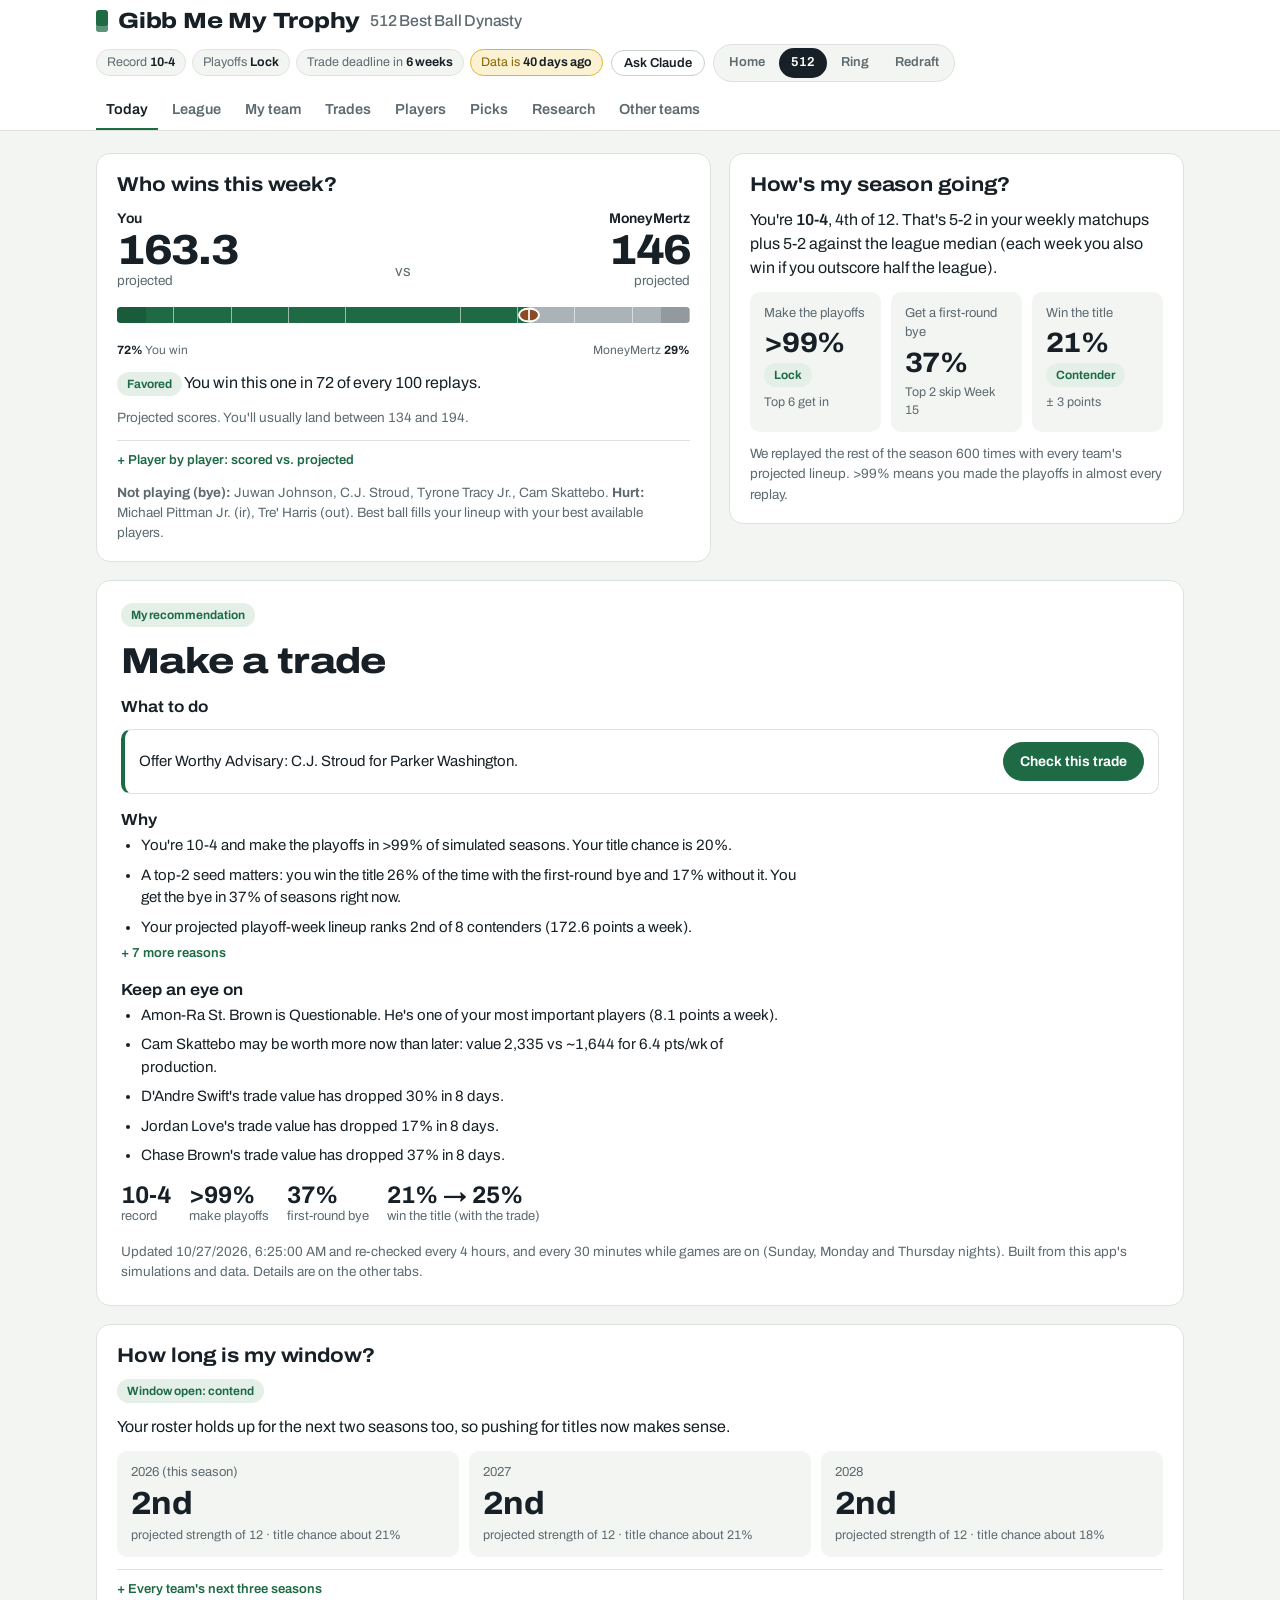
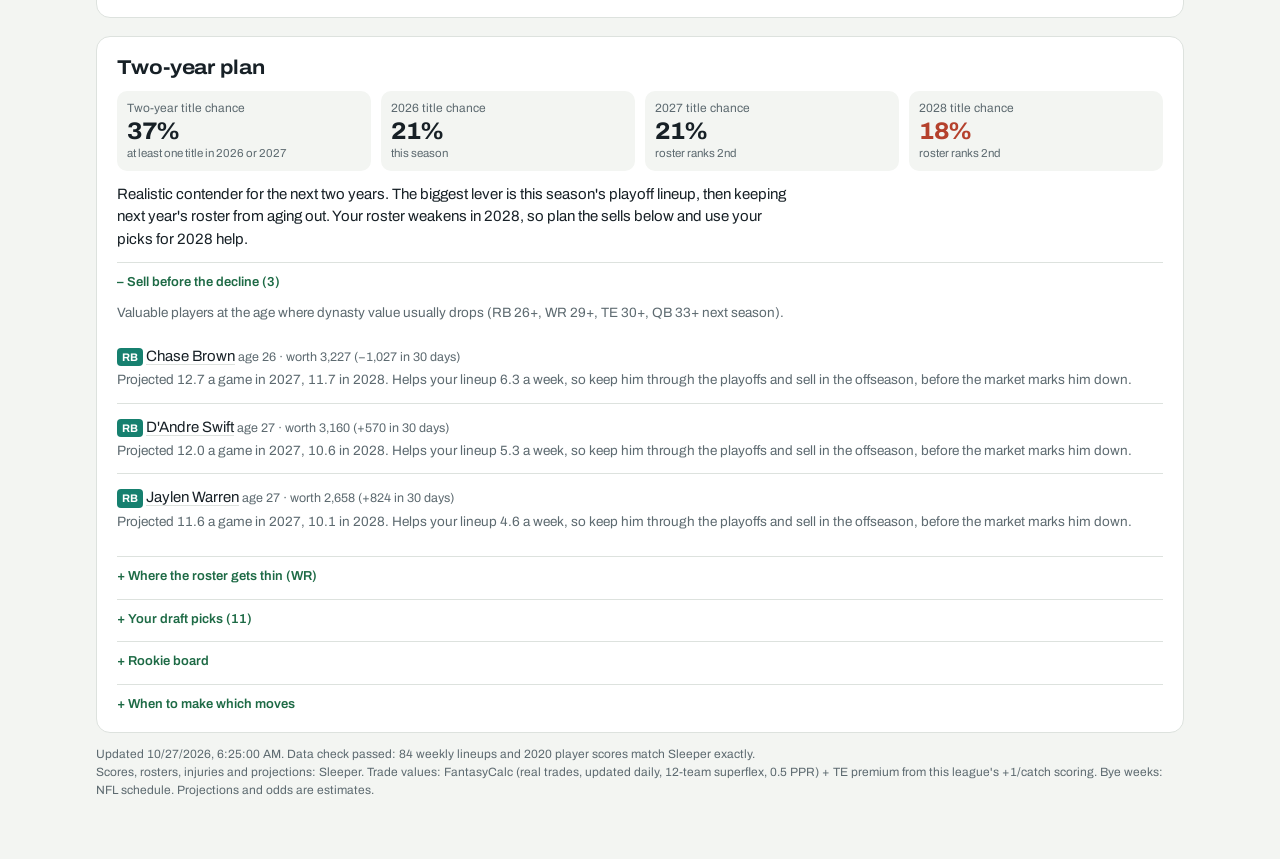
==== commit 6338c958: "Design polish: KTC button, season tiles Co-Authored-By: Claude Opus 5.5 <noreply@anthropic.com> Clau" ====
--- a/docs/index.html
+++ b/docs/index.html
@@ -478,6 +478,9 @@
 .hub-hero p{margin:6px 0 0;font-size:18px;color:var(--muted)}
 @media (max-width:640px){.hub-hero h2{font-size:36px}.hub-hero p{font-size:16px}}
 .brand h1 span{font-size:.72em;align-self:flex-end;margin-bottom:.18em}
+a.btn{text-decoration:none;display:inline-flex;align-items:center}
+.scoreboard .tiles{grid-template-columns:repeat(auto-fit,minmax(120px,1fr))}
+.scoreboard .tile .t-big{font-size:28px}
 
 </style>
 </head>
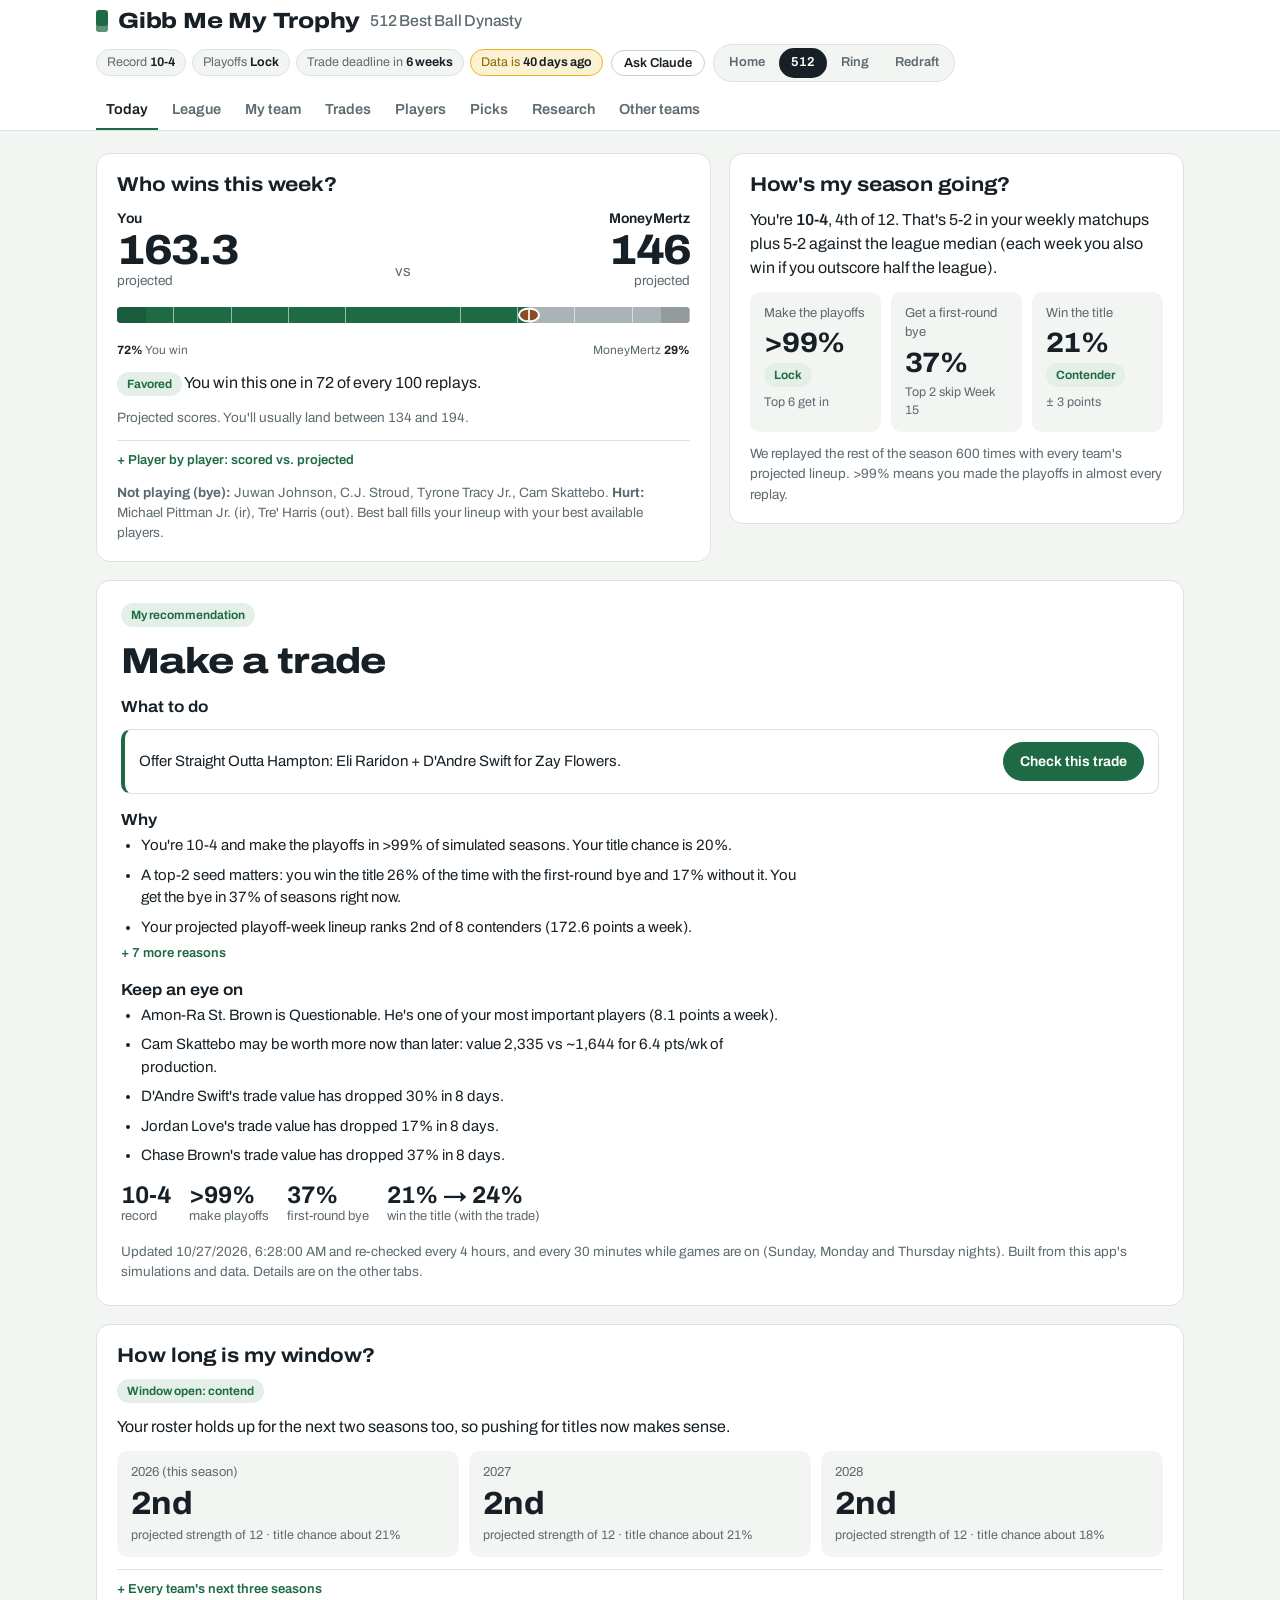
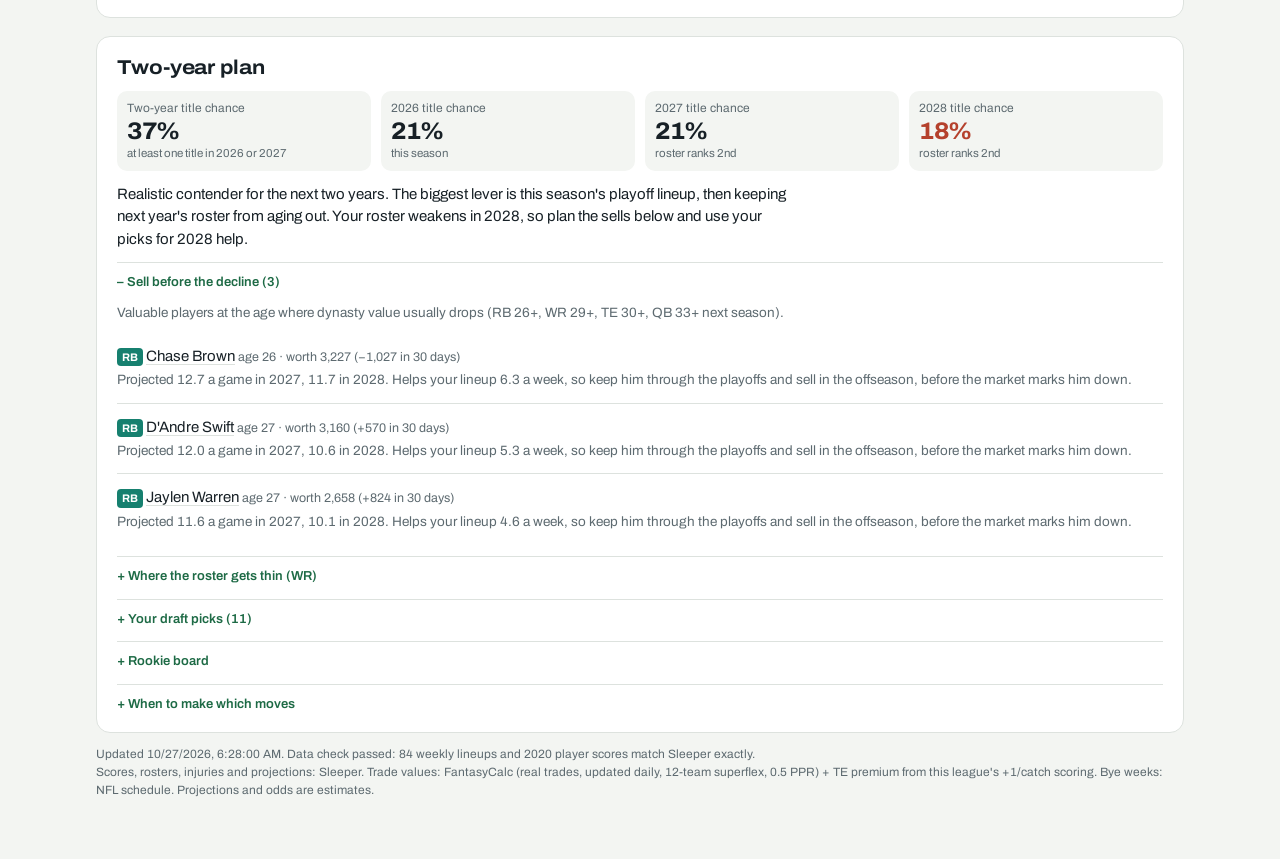
==== commit f2f1727e: "Research: rename 'Buy low' to 'Unlucky lately' and drop players whose value already jumped Co-Author" ====
--- a/docs/index.html
+++ b/docs/index.html
@@ -642,7 +642,7 @@
   <div class="grid2">
     <div class="card"><div class="row" style="justify-content:space-between"><h2>Roles growing</h2><select class="rsp" data-for="rsUp" aria-label="Position for Roles growing"><option value="">All</option><option>QB</option><option>RB</option><option>WR</option><option>TE</option></select></div><p class="sub" id="rsUpNote"></p><div id="rsUp" class="list"></div></div>
     <div class="card"><div class="row" style="justify-content:space-between"><h2>Waiver watch</h2><select class="rsp" data-for="rsWaiver" aria-label="Position for Waiver watch"><option value="">All</option><option>QB</option><option>RB</option><option>WR</option><option>TE</option></select></div><p class="sub">Free agents with a growing role or a real role already. These are the adds before they score.</p><div id="rsWaiver" class="list"></div></div>
-    <div class="card"><div class="row" style="justify-content:space-between"><h2>Buy low</h2><select class="rsp" data-for="rsBuy" aria-label="Position for Buy low"><option value="">All</option><option>QB</option><option>RB</option><option>WR</option><option>TE</option></select></div><p class="sub">On other teams: a solid role but scoring below what that role is usually worth. Bad luck tends to even out; the price may not.</p><div id="rsBuy" class="list"></div></div>
+    <div class="card"><div class="row" style="justify-content:space-between"><h2>Unlucky lately</h2><select class="rsp" data-for="rsBuy" aria-label="Position for Unlucky lately"><option value="">All</option><option>QB</option><option>RB</option><option>WR</option><option>TE</option></select></div><p class="sub">On other teams: a solid role but scoring below what that role is usually worth lately. Bad luck tends to even out. Players whose value already jumped (10%+ in 30 days) are left out: the market has priced them up, so they aren't cheap. For where values are headed, see Trades → Buy low, sell high.</p><div id="rsBuy" class="list"></div></div>
     <div class="card"><div class="row" style="justify-content:space-between"><h2>Sell high</h2><select class="rsp" data-for="rsSell" aria-label="Position for Sell high"><option value="">All</option><option>QB</option><option>RB</option><option>WR</option><option>TE</option></select></div><p class="sub">On your team: scoring well above what his role is usually worth, or his trade value jumped without a bigger role. Usually the best time to cash in.</p><div id="rsSell" class="list"></div></div>
     <div class="card"><div class="row" style="justify-content:space-between"><h2>Roles shrinking</h2><select class="rsp" data-for="rsDown" aria-label="Position for Roles shrinking"><option value="">All</option><option>QB</option><option>RB</option><option>WR</option><option>TE</option></select></div><p class="sub">Fewer snaps or opportunities lately. On your team, that's a warning before the trade value drops.</p><div id="rsDown" class="list"></div></div>
     <div class="card"><div class="row" style="justify-content:space-between"><h2>Playoff schedule</h2><select class="rsp" data-for="rsMu" aria-label="Position for playoff schedule"><option value="">All</option><option>QB</option><option>RB</option><option>WR</option><option>TE</option></select></div><p class="sub">Weeks 15–17 opponents for your players, plus the best-schedule players on other teams and waivers worth targeting before the deadline.</p><div id="rsMu" class="list"></div></div>
@@ -1648,7 +1648,7 @@
   $('#rsUp').innerHTML=up.slice(0,8).map(m=>rsItem(m,`${roleTxt(m)} Scoring ${f1x(m.fpL)} a game (role worth ${f1x(m.xfL)}).${m.opp?` ${esc(m.opp.join(', '))} out.`:''}`)).join('')||none;
   const wv=M.filter(PF('rsWaiver')).filter(m=>!m.x.r&&!m.stale&&(m.up||m.opp||(m.xfL||0)>=(RS.floor[m.x.p]||8)*0.75)).sort((a,b)=>((b.up?3:0)+(b.opp?2:0)+(b.xfL||0))-((a.up?3:0)+(a.opp?2:0)+(a.xfL||0)));
   $('#rsWaiver').innerHTML=wv.slice(0,8).map(m=>rsItem(m,`${m.up?'<b>Role growing.</b> ':''}${m.opp?`<b>Opportunity:</b> ${esc(m.opp.join(', '))} out. `:''}${roleTxt(m)} His role is worth about <b>${f1x(m.xfL)}</b> a game; he's scored ${f1x(m.fpL)}.`)).join('')||none;
-  const buy=M.filter(PF('rsBuy')).filter(m=>m.x.r&&m.x.r!==ME&&m.cold&&!m.down).sort((a,b)=>a.luck-b.luck);
+  const buy=M.filter(PF('rsBuy')).filter(m=>m.x.r&&m.x.r!==ME&&m.cold&&!m.down&&!(m.x.vt&&m.x.v&&m.x.vt/Math.max(m.x.v-m.x.vt,1)>0.10)).sort((a,b)=>a.luck-b.luck);
   $('#rsBuy').innerHTML=buy.slice(0,8).map(m=>rsItem(m,`His role is worth <b>${f1x(m.xfL)}</b> a game but he's scored <b>${f1x(m.fpL)}</b> over his last ${N}. ${roleTxt(m)} Trade value ${fk(m.x.v)}${m.x.vt?` (${m.x.vt>0?'+':'−'}${fk(Math.abs(m.x.vt))} in 30 days)`:''}.`)).join('')||none;
   const CL={QB:33,RB:26,WR:29,TE:30},core=m=>m.x.v>=6500&&(m.x.age||30)<(CL[m.x.p]||28);  // don't tell you to sell young cornerstones on a hot streak
   const sell=M.filter(PF('rsSell')).filter(m=>m.x.r===ME&&!core(m)&&((m.hot&&!m.up&&m.luck/Math.max(m.xfL,1)>=0.3)||(m.x.v>=2500&&m.x.v-m.x.vt>=1500&&m.x.vt/(m.x.v-m.x.vt)>=0.15&&!m.up&&!(m.oppB!=null&&m.oppL>=m.oppB*1.15)))).sort((a,b)=>(b.luck||0)-(a.luck||0));
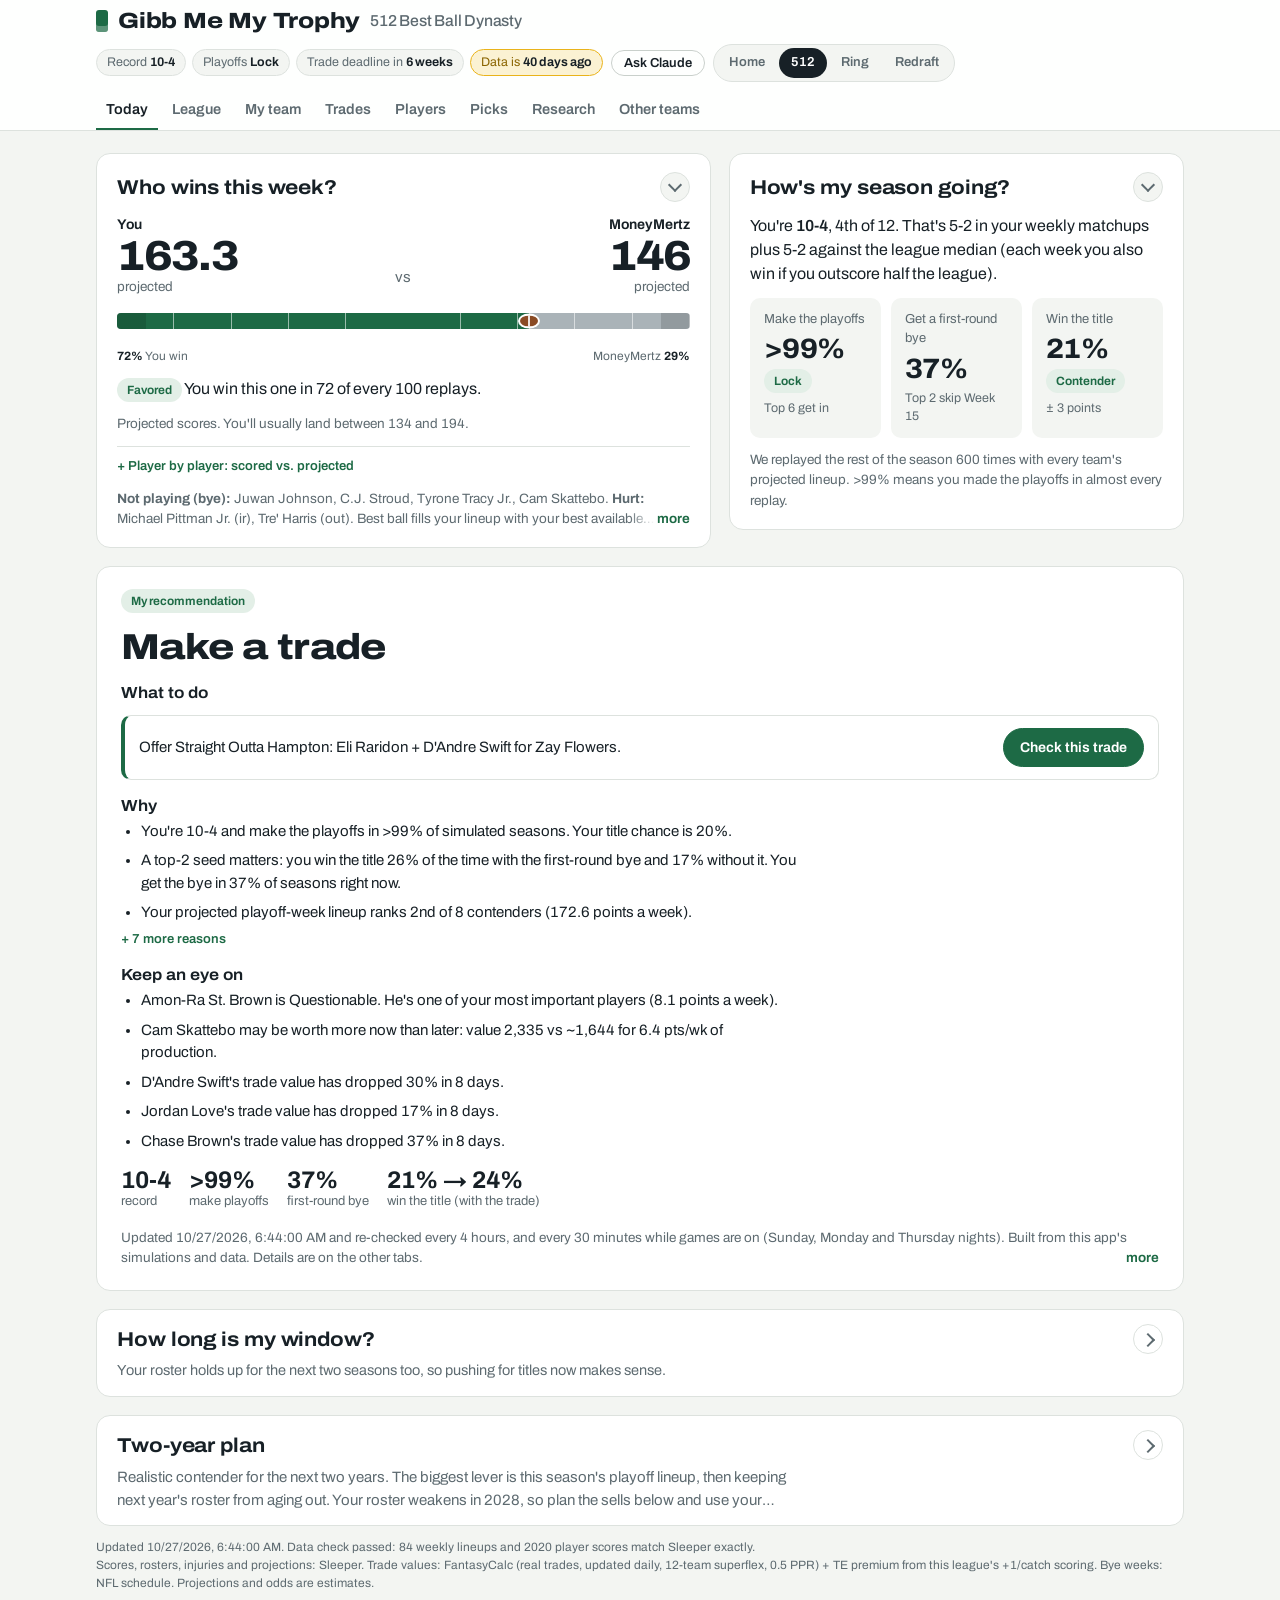
==== commit c8f9121d: "Less scrolling: cards fold to question + answer, long lists/tables show first rows, long explanation" ====
--- a/docs/index.html
+++ b/docs/index.html
@@ -482,6 +482,42 @@
 .scoreboard .tiles{grid-template-columns:repeat(auto-fit,minmax(120px,1fr))}
 .scoreboard .tile .t-big{font-size:28px}
 
+/* ---------- folding cards: question + answer when closed ---------- */
+.fold-head{cursor:pointer;-webkit-tap-highlight-color:transparent}
+h2.fold-head,h3.fold-head{display:flex;align-items:center;justify-content:space-between;gap:10px}
+.fold-head:has(> .fold-btn){position:relative}
+.fold-btn{flex:none;width:30px;height:30px;border-radius:99px;border:1px solid var(--line);background:var(--bg);cursor:pointer;display:inline-grid;place-items:center;padding:0;margin-left:auto;color:var(--muted)}
+.fold-btn::before{content:"";width:8px;height:8px;border-right:2px solid currentColor;border-bottom:2px solid currentColor;transform:translateY(-2px) rotate(45deg);transition:transform .2s}
+.fold-btn[aria-expanded="false"]::before{transform:translateY(1px) rotate(-45deg)}
+.fold-btn:hover{color:var(--ink);border-color:var(--line2)}
+.fold-btn:focus-visible{outline:2px solid var(--accent);outline-offset:2px}
+.card.folded{gap:6px;padding-top:14px;padding-bottom:14px}
+.card.folded > *:not(.fold-head):not(.answer){display:none!important}
+.card.folded > .answer ~ .answer{display:none!important}
+.card.folded > .answer{display:-webkit-box;-webkit-line-clamp:2;-webkit-box-orient:vertical;overflow:hidden;font-size:14.5px;color:var(--muted)}
+.card.folded > .answer b{color:var(--ink)}
+.card.folded > .fold-head .fold-btn{background:var(--panel)}
+.card.folded .fold-head > :not(h2):not(h3):not(.fold-btn){display:none}
+@media (prefers-reduced-motion:reduce){.fold-btn::before{transition:none}}
+/* long lists and tables: first rows, then "Show all" */
+.list.capped > :nth-child(n+6){display:none!important}
+table.capped tbody tr:nth-child(n+13){display:none}
+.more-btn{align-self:flex-start;font:inherit;font-size:13.5px;font-weight:650;color:var(--accent);background:transparent;border:1px solid var(--line2);border-radius:99px;padding:6px 14px;margin-top:6px;cursor:pointer}
+.more-btn:hover{border-color:var(--accent)}
+/* header: title scrolls away, tabs stay */
+header.board{transition:none}
+
+@media (max-width:560px){
+  .li{grid-template-columns:minmax(0,1fr)!important;gap:6px}
+  .li .right{flex-direction:row!important;align-items:center!important;justify-content:flex-start;flex-wrap:wrap;text-align:left!important;gap:8px}
+}
+
+p.clamp{display:-webkit-box;-webkit-line-clamp:2;-webkit-box-orient:vertical;overflow:hidden;cursor:pointer;position:relative}
+p.clamp.open{display:block;-webkit-line-clamp:unset}
+p.clamp:not(.open)::after{content:"more";position:absolute;right:0;bottom:0;padding-left:28px;color:var(--accent);font-weight:650;background:linear-gradient(90deg,transparent,var(--panel) 26px)}
+p.clamp:focus-visible{outline:2px solid var(--accent);outline-offset:2px;border-radius:4px}
+@media (max-width:640px){.brand h1 span{display:none}.li .right .btn{padding:6px 12px;font-size:13px}}
+
 </style>
 </head>
 <body>
@@ -514,8 +550,8 @@
     <div class="card" id="weekCard"></div>
     <div class="card" id="seasonCard"></div>
   </div>
-  <div class="card lineup" id="lineupCard" hidden></div>
-  <div class="card advice" id="advice"></div>
+  <div class="card lineup" id="lineupCard" data-fold-default="0" hidden></div>
+  <div class="card advice" id="advice" data-fold-default="0"></div>
   <div class="card" id="windowCard"></div>
   <div class="card" id="planCard"></div>
 </section>
@@ -1841,5 +1877,67 @@
 }).catch(err=>{$('#seasonCard').innerHTML='<p class="answer">Couldn\'t load the data. Reload the page; if it keeps failing, the data update on GitHub may have failed.</p>';console.error(err)});
 })();
 </script>
+<script>/* Less scrolling, on every page:
+   1. Cards fold to their question and one-line answer. On each tab the first two cards start open, the rest folded;
+      tap the title to open or close. Your choices are remembered on this device.
+   2. Long lists and tables show the first rows with a "Show all" button.
+   3. On scroll, the title and league switcher slide away; the section tabs stay pinned. */
+(function(){
+  const store={get(k){try{return localStorage.getItem(k)}catch(e){return null}},set(k,v){try{localStorage.setItem(k,v)}catch(e){}}};
+  const PAGE=location.pathname.replace(/index\.html$/,'');
+  const OPEN_N=2,LIST_SHOW=5,LIST_MIN=7,ROWS_SHOW=12,ROWS_MIN=16;
+  const keyOf=(card,head)=>'fold:'+PAGE+':'+(card.id||((head.querySelector('h2,h3')||head).textContent||'').replace(/\d+/g,'#').trim().slice(0,40));
+  function headOf(card){const c=card.firstElementChild;if(!c)return null;
+    if(/^H[23]$/.test(c.tagName)||c.tagName==='HEADER')return c;
+    if(c.querySelector&&c.querySelector(':scope > h2, :scope > h3, :scope > div > h2, :scope > div > h3'))return c;return null}
+  function sectionCards(sec){return [...sec.querySelectorAll('.card')].filter(c=>!c.hidden&&!c.closest('dialog')&&!c.classList.contains('nofold')&&!c.hasAttribute('aria-live')&&!c.matches('details')&&headOf(c)&&!(c.parentElement&&c.parentElement.closest('.card')))}
+  function setFold(card,folded){card.classList.toggle('folded',folded);const b=card.querySelector(':scope > * .fold-btn, :scope > .fold-btn');if(b){b.setAttribute('aria-expanded',String(!folded));b.title=folded?'Show':'Hide'}}
+  function prepCard(card,idx){const head=headOf(card);if(!head)return;
+    card.classList.add('foldable');
+    if(!head.querySelector('.fold-btn')){const b=document.createElement('button');b.type='button';b.className='fold-btn';b.setAttribute('aria-label','Show or hide this section');head.appendChild(b)}
+    head.classList.add('fold-head');
+    const k=keyOf(card,head);card.dataset.foldKey=k;
+    const saved=store.get(k);
+    const want=saved!=null?saved==='1':(card.dataset.foldDefault?card.dataset.foldDefault==='1':idx>=OPEN_N);
+    if(card.dataset.foldInit!==k){card.dataset.foldInit=k;setFold(card,want)}else setFold(card,card.classList.contains('folded'))}
+  function capLists(root){
+    root.querySelectorAll('.list').forEach(l=>{const n=l.children.length-(l.nextElementSibling&&l.nextElementSibling.classList.contains('more-btn')?0:0);
+      const items=[...l.children].filter(x=>!x.classList.contains('more-btn'));
+      if(items.length>=LIST_MIN&&!l.dataset.capped){l.dataset.capped='1';l.classList.add('capped');
+        const b=document.createElement('button');b.type='button';b.className='more-btn';b.dataset.n=items.length;b.textContent=`Show all ${items.length}`;l.after(b)}
+      else if(items.length<LIST_MIN&&l.dataset.capped){l.classList.remove('capped');delete l.dataset.capped;const b=l.nextElementSibling;if(b&&b.classList.contains('more-btn'))b.remove()}
+      else if(l.dataset.capped){const b=l.nextElementSibling;if(b&&b.classList.contains('more-btn')&&+b.dataset.n!==items.length){b.dataset.n=items.length;if(l.classList.contains('capped'))b.textContent=`Show all ${items.length}`}}});
+    root.querySelectorAll('table').forEach(t=>{const tb=t.tBodies[0];if(!tb||t.closest('.lu')||t.classList.contains('nocap'))return;const n=tb.rows.length;const w=t.closest('.tbl-wrap')||t;
+      if(n>=ROWS_MIN&&!t.dataset.capped){t.dataset.capped='1';t.classList.add('capped');const b=document.createElement('button');b.type='button';b.className='more-btn';b.dataset.n=n;b.textContent=`Show all ${n} rows`;w.after(b)}
+      else if(t.dataset.capped){const b=w.nextElementSibling;if(b&&b.classList.contains('more-btn')&&+b.dataset.n!==n){b.dataset.n=n;if(t.classList.contains('capped'))b.textContent=`Show all ${n} rows`}}})}
+  // long explanations: two lines, tap to read the rest
+  function clampSubs(root){root.querySelectorAll('.card > p.sub, .card > div > p.sub, .card > .explain').forEach(p=>{
+    if(p.dataset.cl)return;if((p.textContent||'').length<170){p.dataset.cl='0';return}
+    p.dataset.cl='1';p.classList.add('clamp');p.setAttribute('role','button');p.tabIndex=0;p.title='Tap to read more'})}
+  let busy=false;
+  function run(){if(busy)return;busy=true;
+    try{document.querySelectorAll('main section, main#hub, main > section, #hub').forEach(sec=>{sectionCards(sec).forEach((c,i)=>prepCard(c,i))});capLists(document);clampSubs(document)}finally{setTimeout(()=>{busy=false},0)}}
+  let t=null;const mo=new MutationObserver(()=>{clearTimeout(t);t=setTimeout(run,60)});
+  mo.observe(document.body,{childList:true,subtree:true});
+  document.addEventListener('click',e=>{
+    const cp=e.target.closest('p.clamp');if(cp&&!e.target.closest('a,button,.pl')){cp.classList.toggle('open');return}
+    const mb=e.target.closest('.more-btn');
+    if(mb){const tgt=mb.previousElementSibling;const el=tgt&&(tgt.matches('table,.list')?tgt:tgt.querySelector('table'));if(!el)return;
+      const on=el.classList.toggle('capped');mb.textContent=on?(el.matches('table')?`Show all ${mb.dataset.n} rows`:`Show all ${mb.dataset.n}`):'Show fewer';
+      if(on)mb.previousElementSibling.scrollIntoView({block:'nearest'});return}
+    const head=e.target.closest('.fold-head');if(!head)return;
+    if(e.target.closest('a,select,input,textarea,label,button:not(.fold-btn),.pl,.word'))return;
+    const card=head.closest('.card.foldable');if(!card||card.parentElement.closest('.card'))return;
+    const f=!card.classList.contains('folded');setFold(card,f);store.set(card.dataset.foldKey,f?'1':'0');
+    if(!f){const r=card.getBoundingClientRect();if(r.top<0)card.scrollIntoView({block:'start'})}});
+  // open a folded card when something inside it is jumped to (e.g. a "Check this trade" button shows the lab)
+  window.uxOpen=sel=>{const c=document.querySelector(sel);if(c&&c.classList.contains('folded'))setFold(c,false)};
+  // header: title and switcher scroll away, tabs stay pinned
+  function pin(){const h=document.querySelector('header.board'),tabs=h&&h.querySelector('nav.tabs');if(!h)return;
+    const off=tabs?h.offsetHeight-tabs.offsetHeight-2:0;h.style.top=`calc(env(safe-area-inset-top,0px) - ${Math.max(0,off)}px)`}
+  window.addEventListener('resize',pin);document.addEventListener('DOMContentLoaded',()=>{pin();run()});setTimeout(()=>{pin();run()},300);
+  if(document.readyState!=='loading'){pin();run()}
+})();
+</script>
 </body>
 </html>
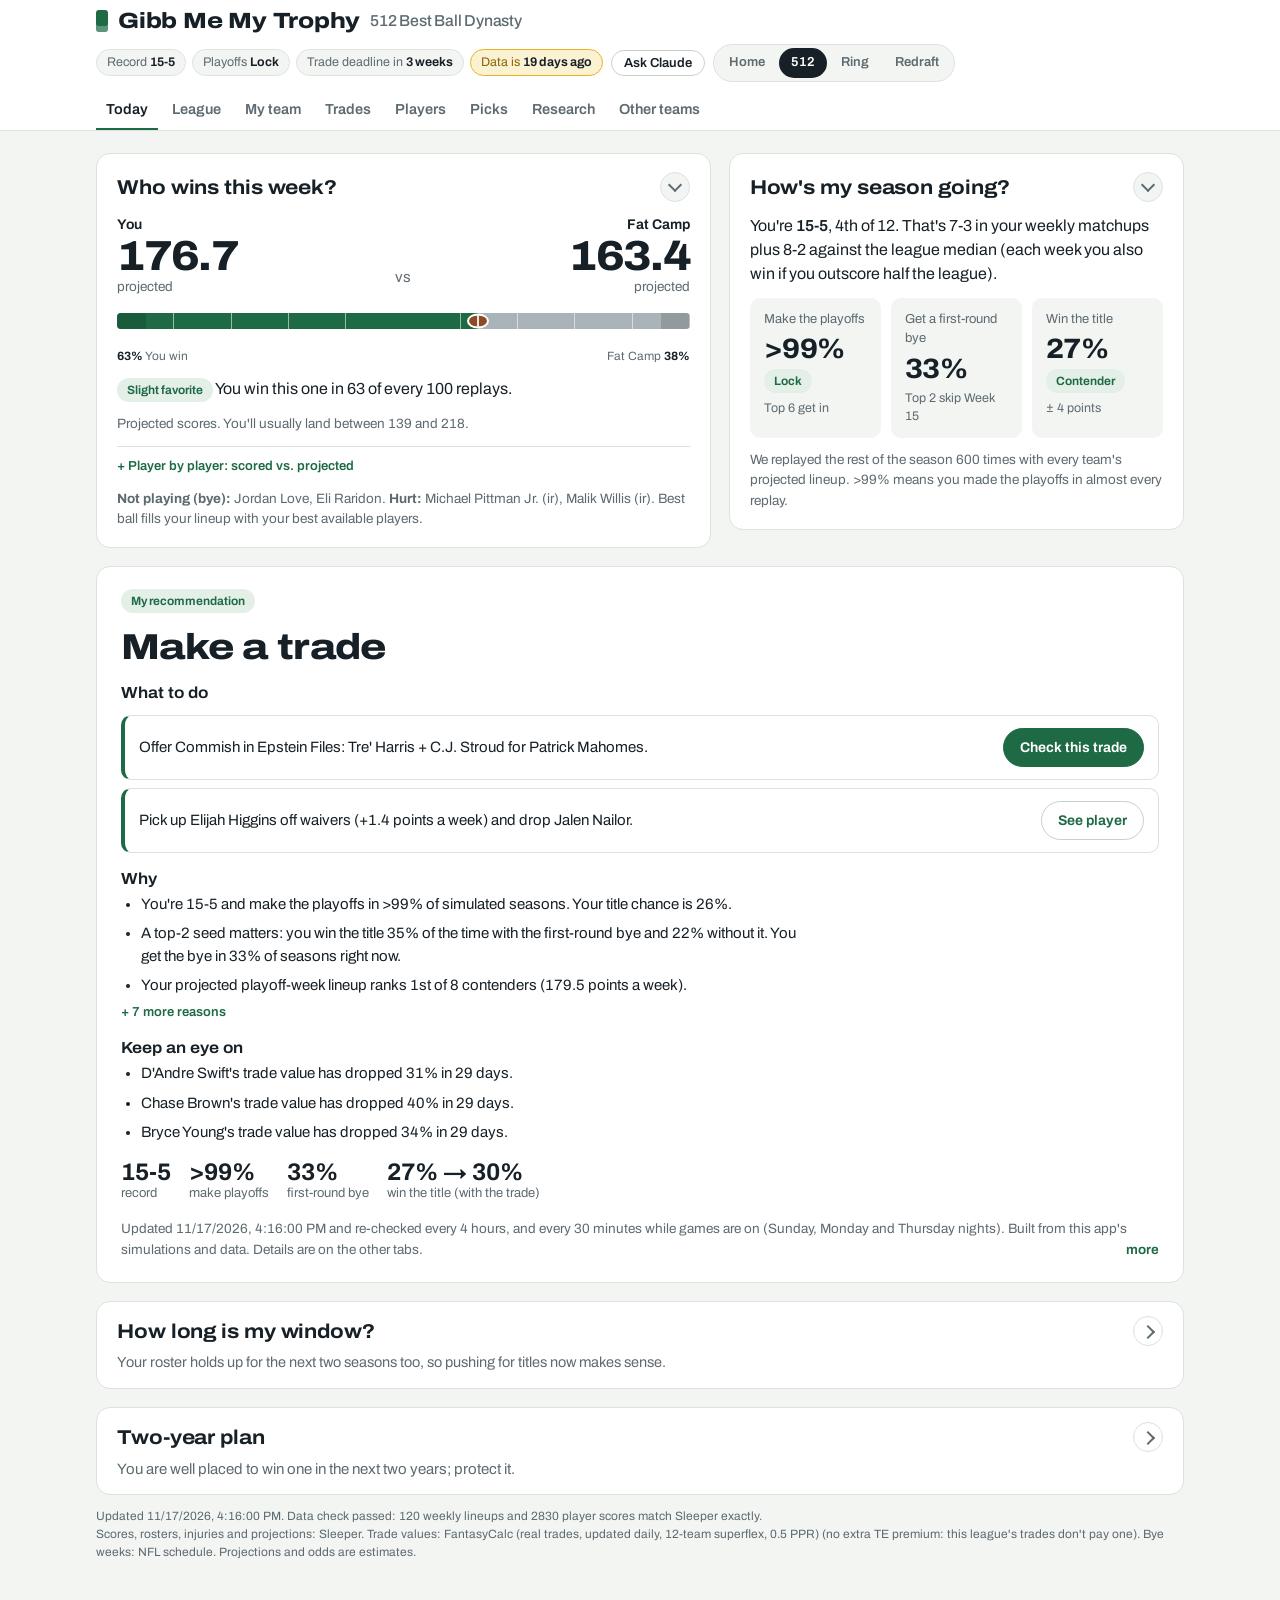
==== commit c74e8345: "Redraft: tested team-swing term for close games, toss-up label, playoff path + playoff-week K/DEF st" ====
--- a/docs/index.html
+++ b/docs/index.html
@@ -1159,7 +1159,7 @@
   // roster groups
   const rows=ids.map(s=>({s,p:PL[s],b:B[s]||{ros:0},c:C[s]||[0,0]})).sort((a,b)=>b.b.ros-a.b.ros||value(b.s)-value(a.s));
   const sell=Object.fromEntries(((A.market||{}).sell||[]).map(x=>[x.id,x]));
-  const grp=(title,note,list)=>list.length?`<div class="grp-h"><h3>${title} (${list.length})</h3><span class="sub">${note}</span></div><div class="list">${list.map(r=>`<div class="li"><div class="main"><span>${posTag(r.p.p)} ${pl(r.s)} <span class="muted small">${esc(r.p.t)}${r.p.bye?' · bye week '+r.p.bye:''}</span>${r.p.inj?` <span class="word w-bad">${esc(r.p.inj)}</span>`:''}${sell[r.s]?' <span class="word w-mid">Sell soon</span>':''}</span><span class="why">${r.c[1]?`Has scored ${r.c[0].toFixed(0)} points for you in ${r.c[1]} week${r.c[1]>1?'s':''} he made your lineup.`:`Hasn't made your lineup yet this season.`}${sell[r.s]?' '+esc(sell[r.s].why[0].replace(/^age (\d+)[^:]*:/,'He\'s $1, and'))+'.':''}</span></div><div class="right"><span><span class="big2 ${r.b.ros>=3?'pos-v':''}">+${r.b.ros.toFixed(1)}</span> <span class="why">pts/week</span></span>${r.b.po!=null&&D.meta.fut.some(w=>w>D.meta.reg_end)?`<span class="why">+${r.b.po.toFixed(1)} in playoff weeks</span>`:''}<span class="why">worth ${pickWord(value(r.s))}${trendTag(r.p)}</span></div></div>`).join('')}</div>`:'';
+  const grp=(title,note,list)=>list.length?`<div class="grp-h"><h3>${title} (${list.length})</h3><span class="sub">${note}</span></div><div class="list">${list.map(r=>`<div class="li"><div class="main"><span>${posTag(r.p.p)} ${pl(r.s)} <span class="muted small">${esc(r.p.t)}${r.p.bye?' · bye week '+r.p.bye:''}</span>${r.p.inj?` <span class="word w-bad">${esc(injW(r.p))}</span>`:''}${sell[r.s]?' <span class="word w-mid">Sell soon</span>':''}</span><span class="why">${r.c[1]?`Has scored ${r.c[0].toFixed(0)} points for you in ${r.c[1]} week${r.c[1]>1?'s':''} he made your lineup.`:`Hasn't made your lineup yet this season.`}${sell[r.s]?' '+esc(sell[r.s].why[0].replace(/^age (\d+)[^:]*:/,'He\'s $1, and'))+'.':''}</span></div><div class="right"><span><span class="big2 ${r.b.ros>=3?'pos-v':''}">+${r.b.ros.toFixed(1)}</span> <span class="why">pts/week</span></span>${r.b.po!=null&&D.meta.fut.some(w=>w>D.meta.reg_end)?`<span class="why">+${r.b.po.toFixed(1)} in playoff weeks</span>`:''}<span class="why">worth ${pickWord(value(r.s))}${trendTag(r.p)}</span></div></div>`).join('')}</div>`:'';
   const core=rows.filter(r=>r.b.ros>=3),dep=rows.filter(r=>r.b.ros>=0.8&&r.b.ros<3),rare=rows.filter(r=>r.b.ros<0.8);
   $('#rosterGroups').innerHTML=grp('Key starters','Each adds 3+ points a week',core)+grp('Backups','Fill in for byes and injuries',dep)+
     (rare.length?`<p class="answer" style="margin-top:12px">These ${rare.length} players rarely make your lineup, but together they're worth <b>${fk(rare.reduce((a,r)=>a+value(r.s),0))}</b> in trade value. Packaging two or three of them for one starter is the easiest way to improve.</p>`:'')+(rare.length?`<details class="more"><summary>Show the ${rare.length} rarely used players</summary><div>${grp('Rarely used','Trade candidates',rare)}</div></details>`:'');
@@ -1175,7 +1175,7 @@
     $('#buyList').innerHTML=Bm.length?Bm.slice(0,8).map(x=>{const p=PL[x.id];return `<div class="li"><div class="main"><span>${posTag(p.p)} ${pl(x.id)} <span class="muted small">${esc(p.t)} · on ${esc(teamName(p.r))}</span></span><span class="why">Scores about ${x.ppg} a game but is only worth ${pickWord(x.v)}${x.old?`, because he's ${p.age?Math.floor(p.age):'older'} and won't hold value long. Points now, little resale.`:'.'}${(x.why||[]).filter(w=>/already have/.test(w)).map(w=>` <span class="word w-plain" style="text-transform:none;letter-spacing:0">Fill-in only</span> ${esc(w[0].toUpperCase()+w.slice(1))}.`).join('')}</span></div><div class="right">${ptsBadge(addOf(x))}<button class="btn ghost" data-lab="${p.r}||${x.id}">Build an offer</button></div></div>`}).join(''):'<p class="sub">No one cheap right now who would make your lineup.</p>';
     const F=(A.fa||[]).filter(x=>addOf(x)>=0.3).sort((a,b)=>addOf(b)-addOf(a)).slice(0,8),cut=(A.cut||[]).filter(x=>PL[x]);
     $('#faAnswer').innerHTML=F.length?`These free agents would add points to your lineup. Your roster is full, so you'd have to drop someone; your least useful player right now is <b>${cut[0]?esc(PL[cut[0]].n):'—'}</b>${cut[0]?` (adds ${(PL[cut[0]].imp||0).toFixed(1)} a week, worth ${pickWord(value(cut[0]))})`:''}.${cut[0]?projWarn(cut[0]):''} You have $${me0().faab??'—'} of FAAB left.`:D.meta.fa_checked?`We checked the ${D.meta.fa_checked} best free agents and none would meaningfully help your lineup right now. This is re-checked every update, so injuries elsewhere will show up here.`:'Free agents aren\'t included in this preview. The live version checks the best ones against your lineup on every update.';
-    $('#faList').innerHTML=F.map(x=>{const p=PL[x.id];if(!p)return '';const v=p.pr.filter(y=>y>0);return `<div class="li"><div class="main"><span>${posTag(p.p)} ${pl(x.id)} <span class="muted small">${esc(p.t)}</span>${p.inj?` <span class="word w-bad">${esc(p.inj)}</span>`:''}</span><span class="why">Projected ${v.length?(v.reduce((a,b)=>a+b,0)/v.length).toFixed(1):'0'} a game from here · worth ${pickWord(x.val)}</span></div><div class="right">${ptsBadge(addOf(x))}</div></div>`}).join('');
+    $('#faList').innerHTML=F.map(x=>{const p=PL[x.id];if(!p)return '';const v=p.pr.filter(y=>y>0);return `<div class="li"><div class="main"><span>${posTag(p.p)} ${pl(x.id)} <span class="muted small">${esc(p.t)}</span>${p.inj?` <span class="word w-bad">${esc(injW(p))}</span>`:''}</span><span class="why">Projected ${v.length?(v.reduce((a,b)=>a+b,0)/v.length).toFixed(1):'0'} a game from here · worth ${pickWord(x.val)}</span></div><div class="right">${ptsBadge(addOf(x))}</div></div>`}).join('');
 }
 
 function renderPlayers(){
@@ -1189,7 +1189,7 @@
   const ros=s=>{const v=PL[s].pr.filter(x=>x>0);return v.length?v.reduce((x,y)=>x+y,0)/v.length:0};
   const avg=s=>{const v=PL[s].a.filter(x=>x!=null);return v.length?v.reduce((a,b)=>a+b,0)/v.length:null};
   const rows=ids.map(s=>({s,p:PL[s],rb:ros(s),av:avg(s)})).sort((a,b)=>b.rb-a.rb).slice(0,450),wk=FUT[0];
-  $('#projTbl').innerHTML=`<thead><tr><th>Player</th><th>Fantasy team</th><th class="r">Avg so far</th><th class="r" title="Average of his last 3 games vs his season average">Last 3 games</th><th class="r">Expected from here</th><th class="r">Week ${wk??''}</th><th class="r">Trade value</th></tr></thead><tbody>${rows.map(r=>`<tr class="${r.p.r===ME?'hl':''}"><td>${posTag(r.p.p)} ${pl(r.s)} <span class="muted small">${esc(r.p.t)}</span>${r.p.inj?` <span class="word w-bad">${esc(r.p.inj)}</span>`:''}</td><td class="small">${r.p.r?esc(short(teamName(r.p.r))):'<span class="word w-good">Free agent</span>'}</td><td class="r num">${r.av==null?'—':r.av.toFixed(1)}</td><td class="r num">${(f=>f?`${f.l3.toFixed(1)} <span class="${f.d>=2?'pos-v':f.d<=-2?'neg-v':'muted'}">${f.d>=2?'▲':f.d<=-2?'▼':'·'}</span>`:'—')(form(r.p))}</td><td class="r num"><b>${r.rb.toFixed(1)}</b></td><td class="r num">${OFF?'—':r.p.pr[0]>0?r.p.pr[0].toFixed(1):'<span class="muted">bye/out</span>'}</td><td class="r small">${pickWord(value(r.s)).replace('about ','≈ ')}${trendTag(r.p)}</td></tr>`).join('')}</tbody>`;reSort('projTbl');
+  $('#projTbl').innerHTML=`<thead><tr><th>Player</th><th>Fantasy team</th><th class="r">Avg so far</th><th class="r" title="Average of his last 3 games vs his season average">Last 3 games</th><th class="r">Expected from here</th><th class="r">Week ${wk??''}</th><th class="r">Trade value</th></tr></thead><tbody>${rows.map(r=>`<tr class="${r.p.r===ME?'hl':''}"><td>${posTag(r.p.p)} ${pl(r.s)} <span class="muted small">${esc(r.p.t)}</span>${r.p.inj?` <span class="word w-bad">${esc(injW(r.p))}</span>`:''}</td><td class="small">${r.p.r?esc(short(teamName(r.p.r))):'<span class="word w-good">Free agent</span>'}</td><td class="r num">${r.av==null?'—':r.av.toFixed(1)}</td><td class="r num">${(f=>f?`${f.l3.toFixed(1)} <span class="${f.d>=2?'pos-v':f.d<=-2?'neg-v':'muted'}">${f.d>=2?'▲':f.d<=-2?'▼':'·'}</span>`:'—')(form(r.p))}</td><td class="r num"><b>${r.rb.toFixed(1)}</b></td><td class="r num">${OFF?'—':r.p.pr[0]>0?r.p.pr[0].toFixed(1):'<span class="muted">bye/out</span>'}</td><td class="r small">${pickWord(value(r.s)).replace('about ','≈ ')}${trendTag(r.p)}</td></tr>`).join('')}</tbody>`;reSort('projTbl');
 }
 
 // ---------- one grading rule for every trade ----------
@@ -1293,6 +1293,7 @@
   <p class="sub" style="margin:0"><b>Where the number comes from:</b> each player's expected points for every week left (mostly Sleeper's projections, mixed with how he has actually scored; the mix is whatever predicted this season's games best). Then the rest of the season is played out ${D.meta.sims} times with realistic boom and bust weeks, byes and injuries, your best possible lineup is taken each week, and the result is averaged. So a bench player who rarely starts can still add a little, from the weeks he has a big game while a starter is off. It's an estimate: the weekly scores themselves are noisy.</p>
   <p class="sub" style="margin:0">Hover or long-press any points number to see what it means in wins.</p></div></details>`}
 // ---------- balance a trade: you pick players on both sides, the app evens it out 3 different ways ----------
+const injW=p=>p.soe?'Out for season':p.inj;
 // how this league adds up a package: (sum of value^k)^(1/k), k learned from the league's own completed trades (pipeline)
 const PKK=()=>((D.meta.values||{}).k)||2;
 const pkgV=vs=>{const k=PKK(),v=vs.filter(x=>x>300);return v.length?Math.pow(v.reduce((a,x)=>a+Math.pow(x,k),0),1/k):vs.reduce((a,x)=>a+x,0)};
@@ -1455,7 +1456,9 @@
     </div></div>`).join('')}</div>`;
 }
 $('#suggestBtn').addEventListener('click',()=>{$('#offers').hidden=false;$('#offers').innerHTML='<h2>3 offers to try</h2><p class="sub">Working out what to offer…</p>';setTimeout(suggestOffers,30)});
-function runTrade(){runTrade0();const r=$('#result');if(st.give.size&&st.get.size&&!r.querySelector('.ktc'))r.insertAdjacentHTML('beforeend',`<div class="ktc">${ktcLink([...st.give],[...st.get])}</div>`)}
+function runTrade(){runTrade0();const r=$('#result');if(st.give.size&&st.get.size&&!r.querySelector('.ktc'))r.insertAdjacentHTML('beforeend',`<div class="ktc">${ktcLink([...st.give],[...st.get])}</div>`);
+  const hurt=[...st.give,...st.get].filter(k=>!k.startsWith('pk:')&&PL[k]&&PL[k].soe);
+  if(hurt.length&&!r.querySelector('.soe-note'))r.insertAdjacentHTML('afterbegin',`<div class="soe-note takeaway" style="padding:10px 14px;margin-bottom:10px"><b>Out for the season:</b> ${hurt.map(k=>esc(PL[k].n)).join(', ')}. ${hurt.some(k=>PL[k].stale)?'Trade values come from the market and haven\'t dropped yet, so they likely overstate what he\'s worth now. ':''}This season's numbers already count him as 0, but the 2027 and 2028 title chances assume he comes back healthy, so read those with care.</div>`)}
 function runTrade0(){
   const giveIds=[...st.give].filter(k=>!k.startsWith('pk:')),getIds=[...st.get].filter(k=>!k.startsWith('pk:'));
   const gv=[...st.give].reduce((a,k)=>a+val(k),0),rv=[...st.get].reduce((a,k)=>a+val(k),0);
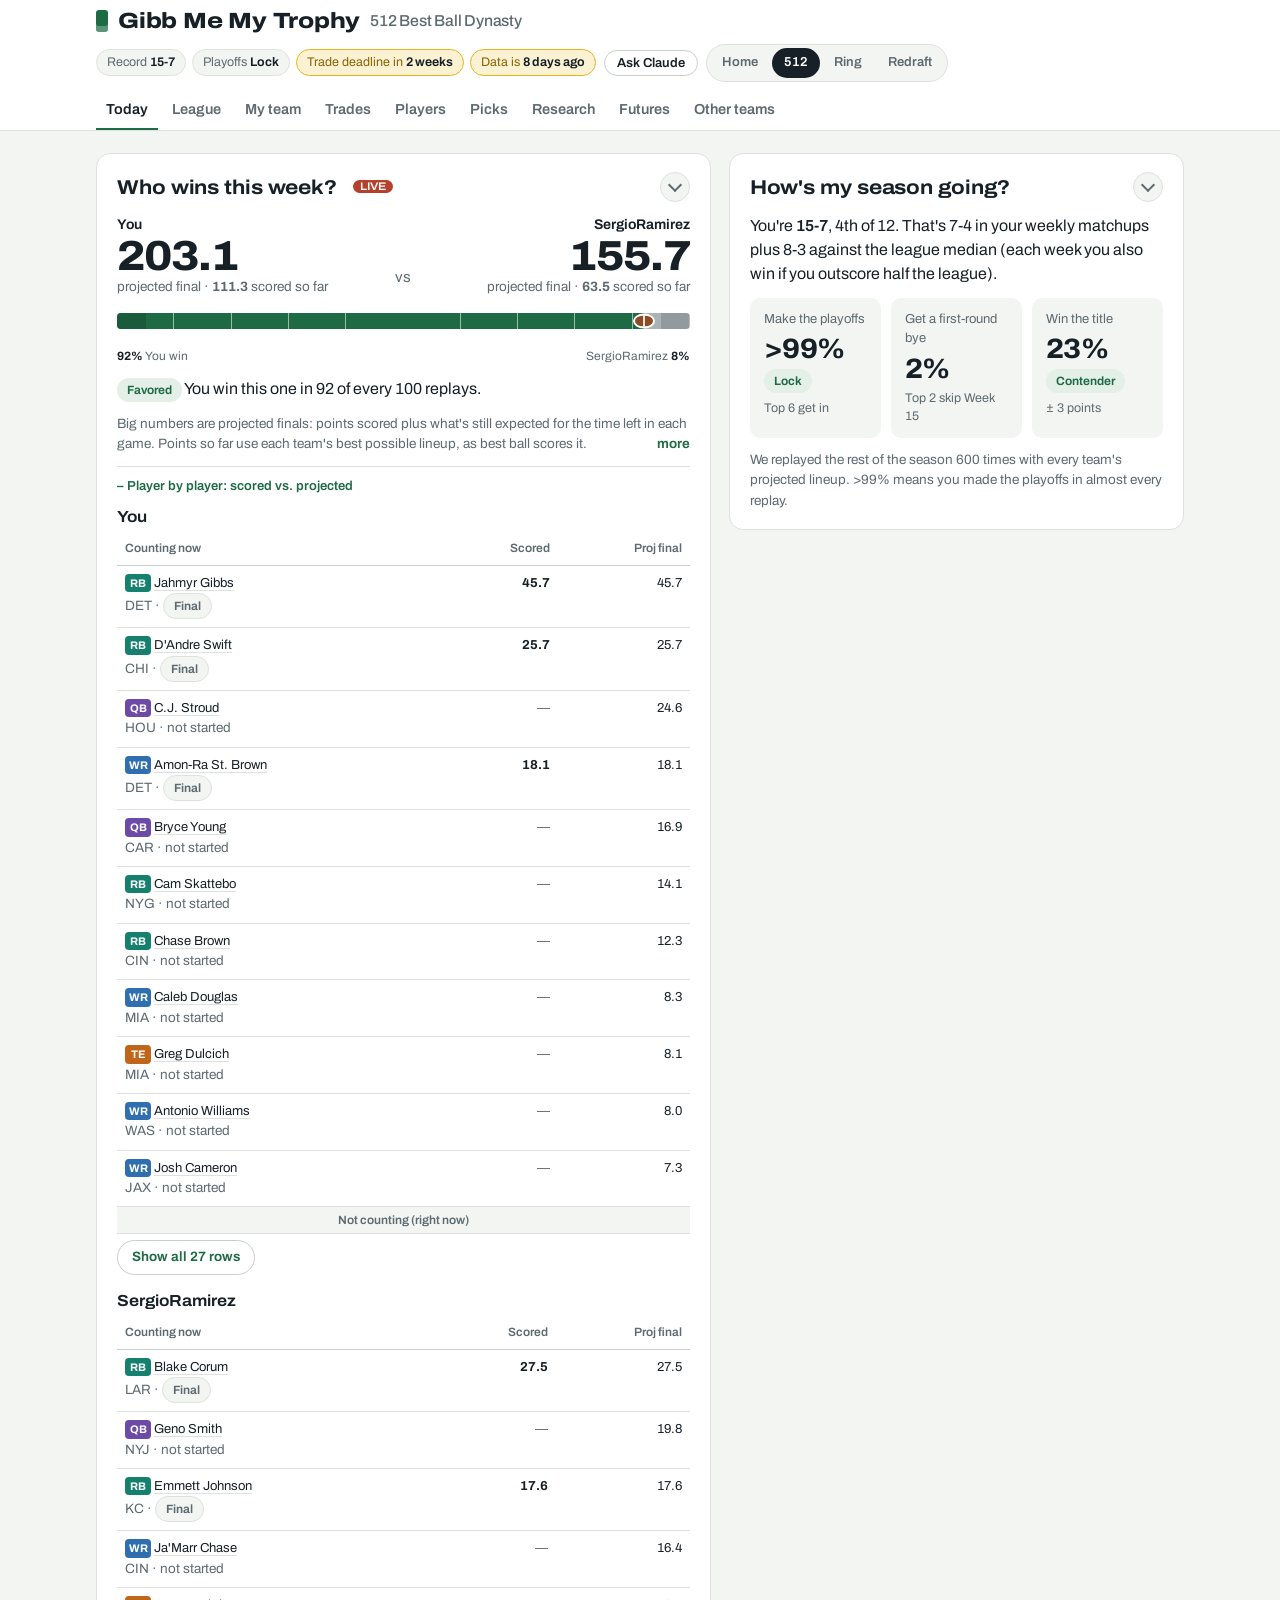
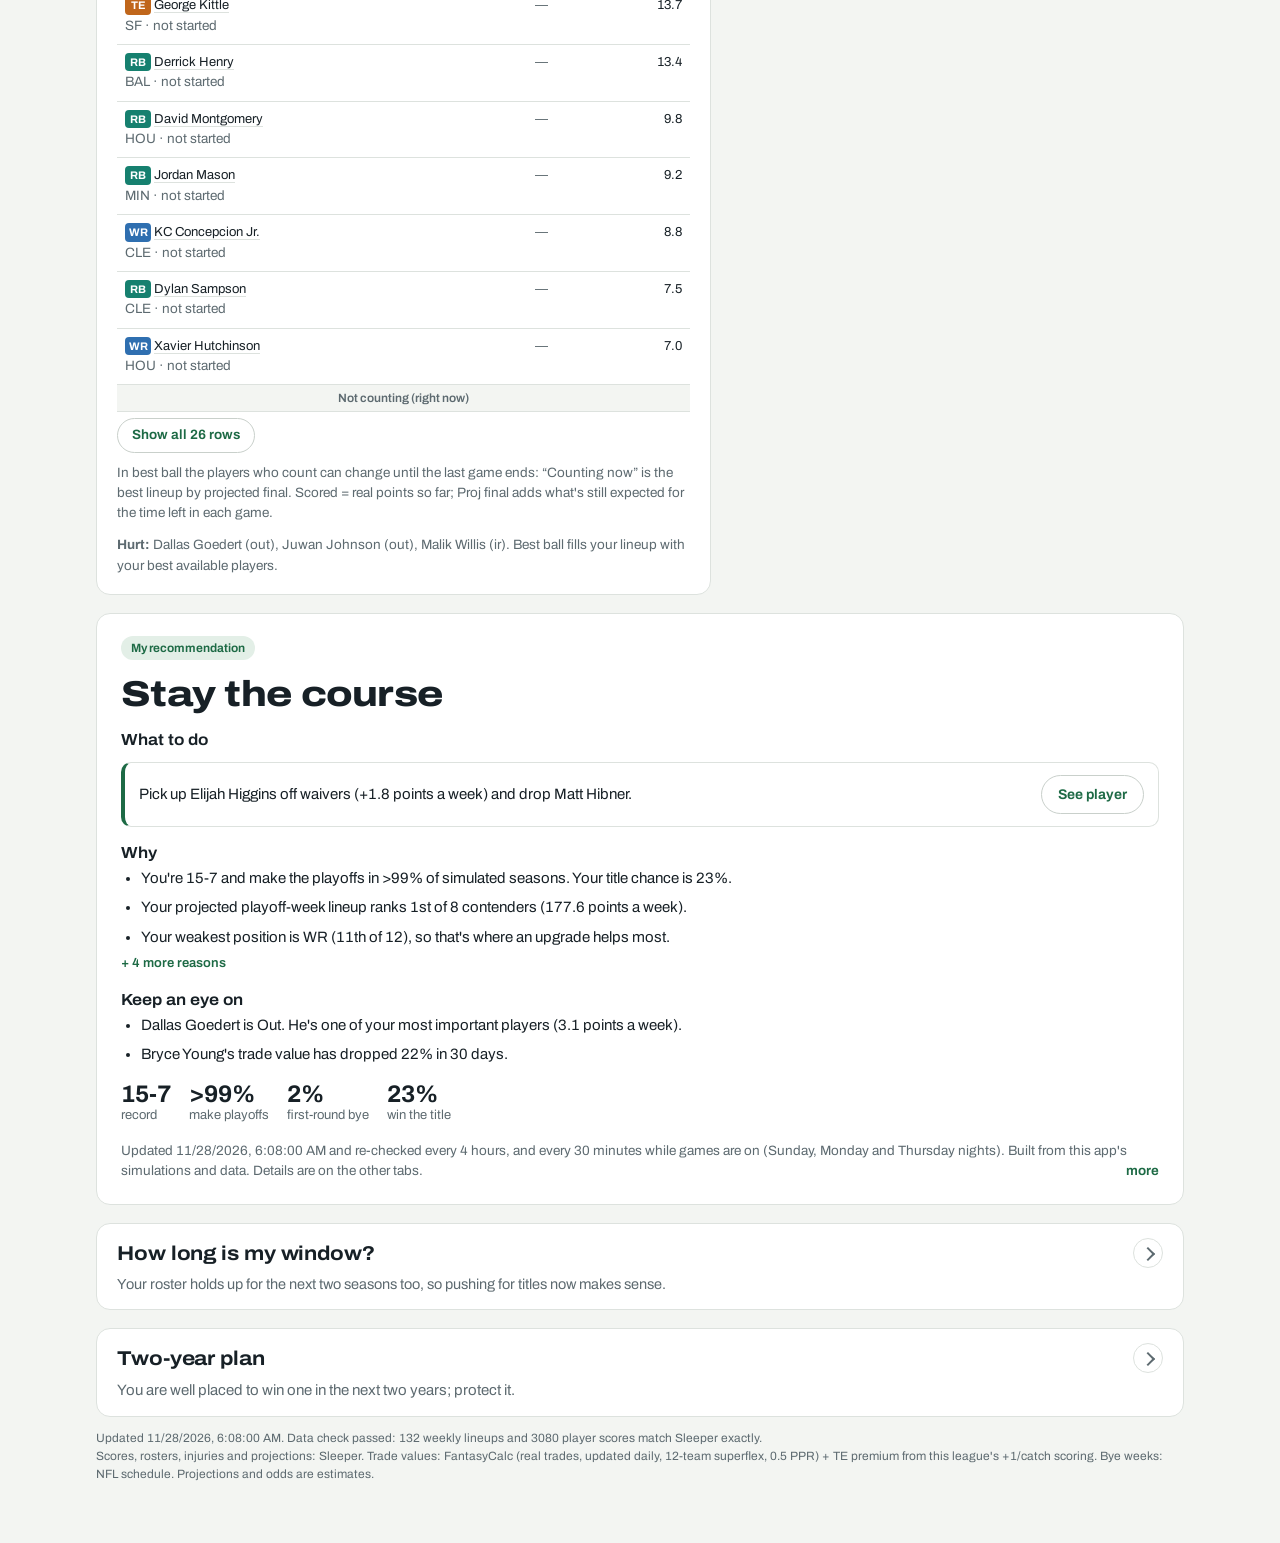
==== commit ec3516da: "Futures: value outlook model (4 wk / 8 wk / next August), sleeper screens, contract watch, weekly-gr" ====
--- a/docs/index.html
+++ b/docs/index.html
@@ -536,6 +536,7 @@
       <button role="tab" aria-selected="false" data-tab="players">Players</button>
       <button role="tab" aria-selected="false" data-tab="draft">Picks</button>
       <button role="tab" aria-selected="false" data-tab="research">Research</button>
+      <button role="tab" aria-selected="false" data-tab="futures">Futures</button>
       <button role="tab" aria-selected="false" data-tab="teams">Other teams</button>
     </nav>
   </div>
@@ -692,6 +693,10 @@
       <input type="search" id="rsQ" placeholder="Search a name" aria-label="Search"></div>
     <p class="sub" style="margin:0">Tap a column header to sort (tap again to flip). Arrows compare the last games with the earlier ones.</p>
     <div class="tbl-wrap"><table id="rsTbl" class="sortable-tbl"></table></div></div>
+</section>
+
+<section data-panel="futures" hidden>
+  <div id="fuBox" style="display:flex;flex-direction:column;gap:16px"><div class="card"><p class="sub">Loading…</p></div></div>
 </section>
 
 <section data-panel="teams" hidden>
@@ -871,7 +876,7 @@
 // ---------- tabs ----------
 document.querySelectorAll('nav.tabs button').forEach(b=>b.addEventListener('click',()=>showTab(b.dataset.tab)));
 function showTab(t){document.querySelectorAll('nav.tabs button').forEach(b=>b.setAttribute('aria-selected',b.dataset.tab===t));document.querySelectorAll('main section').forEach(s=>s.hidden=s.dataset.panel!==t);store.set('hq-tab3',t);
-  if(t==='team')renderTeam();if(t==='players')renderPlayers();if(t==='trades')showSub(store.get('hq-sub2')||'lab');if(t==='draft')renderDraft();if(t==='teams')renderTeams();if(t==='research')renderResearch();window.scrollTo({top:0})}
+  if(t==='team')renderTeam();if(t==='players')renderPlayers();if(t==='trades')showSub(store.get('hq-sub2')||'lab');if(t==='draft')renderDraft();if(t==='teams')renderTeams();if(t==='research')renderResearch();if(t==='futures')renderFutures();window.scrollTo({top:0})}
 document.querySelectorAll('.tabsub button').forEach(b=>b.addEventListener('click',()=>showSub(b.dataset.sub)));
 function showSub(s){document.querySelectorAll('.tabsub button').forEach(b=>b.setAttribute('aria-pressed',b.dataset.sub===s));document.querySelectorAll('[data-sub-panel]').forEach(p=>p.hidden=p.dataset.subPanel!==s);store.set('hq-sub2',s);
   if(s==='lab'&&!$('#giveList').innerHTML)renderLists();if(s==='ideas')renderIdeas();if(s==='watch')renderWatch();if(s==='feed')renderFeed();if(s==='ledger')renderLedger()}
@@ -990,13 +995,52 @@
 function renderWatch(){const W=D.value_watch,box=$('#watchBox');if(!W){box.innerHTML='<div class="card"><p class="answer">Not available yet.</p></div>';return}
   const M=W.model||{},T=W.track||{};
   const row=s=>{const p=PL[s];if(!p||!p.vo)return'';const v=p.vo[0];return `<div class="li"><div class="main"><span>${posTag(p.p)} ${pl(s)} <span class="muted small">${esc(p.t||'')}${p.age?` · ${p.age}`:''}${p.r&&p.r!==ME?` · ${esc(teamName(p.r))}`:''}</span></span><span class="why">${esc((p.vo[1]||[]).join('; '))}</span></div><div class="right"><span class="num" style="font-weight:700;color:var(--${v>=0?'good':'bad'})">${v>=0?'+':'−'}${Math.abs(v).toFixed(1)}%</span><span class="sub num">${fk(value(s))}</span>${p.r&&p.r!==ME?`<button class="btn ghost" data-lab="${p.r}||${s}" style="padding:4px 10px;font-size:12.5px">Build an offer</button>`:''}</div></div>`};
-  const track=T.n>=50?`So far in your league: the top fifth of picks moved <b>${T.top>=0?'+':''}${T.top}%</b> and the bottom fifth <b>${T.bottom>=0?'+':''}${T.bottom}%</b> four weeks later (everyone: ${T.all>=0?'+':''}${T.all}%), from ${T.n} graded calls.`:`Graded calls start appearing four weeks after ${T.since?esc(T.since):'today'}.`;
+  const track=T.snaps?`So far in your league: graded once a week, four weeks later (${T.snaps} week${T.snaps>1?'s':''}, ${T.n} players): the top fifth moved <b>${T.top>=0?'+':''}${T.top}%</b> and the bottom fifth <b>${T.bottom>=0?'+':''}${T.bottom}%</b> (everyone: ${T.all>=0?'+':''}${T.all}%).`:`Graded weekly, starting four weeks after ${T.since?esc(T.since):'today'}.`;
+  const how=M.futures?`How it decides: the Futures model (usage, snaps, production vs price, age, contract, recent value moves), trained on seven seasons of weekly values. Predicting each season with only earlier seasons, its ranking skill is ${M.sp.toFixed(2)} (simple rules: ${M.base_sp.toFixed(2)}) and its top fifth beat its bottom fifth by ${M.spread.toFixed(0)} points; it won ${M.won} of ${M.seasons} seasons. Covers ${M.covered} players here; the rest use the quick model. See the Futures tab for the full record.`
+    :`How it decides: players producing more than their price usually catch up; big recent jumps or drops partly reverse; a hot or cold streak carries on a little; missed games keep dragging; older players drift down. Tested on the 2025 season week by week: its top fifth moved ${M.top>=0?'+':''}${M.top}% and its bottom fifth ${M.bottom}% over the next 4 weeks (everyone: ${M.all}%).`;
   box.innerHTML=`<div class="card"><h2>Whose value is about to move?</h2>
-    <p class="answer">Each number is how much a player's trade value is expected to move over the next 4 weeks compared with the rest of the market. Buy the ones going up before they do; sell the ones going down while you still can.</p>
-    <p class="sub">How it decides: players producing more than their price usually catch up; big recent jumps or drops partly reverse; a hot or cold streak carries on a little; missed games keep dragging; older players drift down. Tested on the 2025 season week by week, using only what was known each week: its top fifth moved ${M.top>=0?'+':''}${M.top}% and its bottom fifth ${M.bottom}% over the next 4 weeks (everyone: ${M.all}%). ${track}</p></div>
+    <p class="answer">Each number is how much a player's trade value is expected to move over the next 4 weeks compared with players at a similar value. Buy the ones going up before they do; sell the ones going down while you still can.</p>
+    <p class="sub">${how} ${track}</p></div>
     <div class="grid2"><div class="card"><h2>Buy low</h2><p class="sub">On other teams, likely to rise.</p><div class="list">${(W.buy||[]).slice(0,10).map(row).join('')||'<p class="sub">Nobody stands out.</p>'}</div></div>
     <div class="card"><h2>Sell high</h2><p class="sub">On your team, likely to fall. Selling only makes sense if your lineup can spare him: check the trade first.</p><div class="list">${(W.sell||[]).slice(0,8).map(row).join('')||'<p class="sub">None of your players look likely to drop.</p>'}</div></div></div>
     <details class="card more" style="padding:14px 18px"><summary>Biggest expected moves across the league</summary><div class="grid2"><div><h3>Rising</h3><div class="list">${(W.rise||[]).slice(0,12).map(row).join('')}</div></div><div><h3>Falling</h3><div class="list">${(W.fall||[]).slice(0,12).map(row).join('')}</div></div></div></details>`}
+
+// ---------- FUTURES: value outlook (4 weeks, 8 weeks, next August), sleeper screens, contract watch ----------
+// docs/futures.json is built daily by pipeline/futures.py from open data; every number here comes with its test record.
+let FUTS=null;
+const sgn=v=>v==null?'—':`${v>=0?'+':'−'}${Math.abs(v).toFixed(Math.abs(v)<10?1:0)}%`;
+const sgnC=v=>v==null?'—':`<span class="num" style="font-weight:700;color:var(--${v>=0?'good':'bad'})">${sgn(v)}</span>`;
+function fuName(s,f){return PL[s]?pl(s):esc((f&&f.n)||'?')}
+function fuOwner(s){const p=PL[s];if(!p||!p.r)return '<span class="word w-good">Free agent</span>';if(p.r===ME)return '<span class="word">Yours</span>';return `<span class="muted small">${esc(teamName(p.r))}</span>`}
+async function renderFutures(){const box=$('#fuBox');
+  if(!FUTS){try{FUTS=await fetch((location.pathname.includes('/ring/')?'../':'')+'futures.json',{cache:'no-store'}).then(r=>r.json())}catch(e){box.innerHTML='<div class="card"><p class="answer">The futures file isn\'t built yet. It updates once a day.</p></div>';return}}
+  const F=FUTS,M=F.model||{},R=M.report||{},SC=M.screens||{},PP=F.players||{},C=F.contracts||{},season=F.season;
+  const HZ=[['p4','4 weeks'],['p8','8 weeks'],['aug','Next August']];
+  const rc=HZ.filter(([h])=>R[h]).map(([h,lab])=>{const a=R[h].avg,b=Math.max(a.momentum.sp,a.age.sp);return `<tr><td>${lab}</td><td class="num"><b>${a.model.sp.toFixed(2)}</b></td><td class="num">${b.toFixed(2)}</td><td class="num">${a.model.spread>=0?'+':''}${a.model.spread.toFixed(0)} pts</td><td class="num">${R[h].seasons_won} of ${R[h].seasons}</td><td>${R[h].adopted?'<span class="word w-good">In use</span>':'<span class="word w-bad">Age curve instead</span>'}</td></tr>`}).join('');
+  const L=F.live||{};const liveTxt=L.p4?`Live since the app started logging: ${L.p4.snaps} weekly snapshot${L.p4.snaps>1?'s':''} graded at 4 weeks, ranking skill ${L.p4.sp.toFixed(2)}, top fifth ${sgn(L.p4.top)} vs bottom fifth ${sgn(L.p4.bottom)}.`:`Live grading: this week's calls are logged and get graded 4 and 8 weeks later (${F.logged_weeks||0} week${F.logged_weeks===1?'':'s'} logged so far).`;
+  const mine=Object.entries(PP).filter(([s])=>PL[s]&&PL[s].r===ME).sort((a,b)=>(b[1].aug??0)-(a[1].aug??0));
+  const myRow=([s,f])=>`<tr><td>${posTag(f.pos)} ${fuName(s,f)}</td><td class="num">${f.age??''}</td><td>${sgnC(f.p8)}</td><td>${sgnC(f.aug)}</td><td class="num">${f.c_end??(C[s]?C[s][0]:'—')}</td><td class="small">${esc((f.why||[]).join('; '))}</td></tr>`;
+  const scr=Object.entries(SC).map(([k,o])=>{const sell=k==='contract_year'||k==='aging_rb';const h8=o.p8||{},ha=o.aug||{};
+    const hits=Object.entries(PP).filter(([s,f])=>(f.screens||[]).includes(k)).filter(([s])=>!sell||(PL[s]&&PL[s].r)).sort((a,b)=>sell?((PL[b[0]]?.r===ME)-(PL[a[0]]?.r===ME)||(a[1].aug??0)-(b[1].aug??0)):((b[1].aug??0)-(a[1].aug??0)));
+    const hist=ha.n?`Since 2019, by next August players like this moved <b>${sgn(ha.avg)}</b> vs players at a similar value; ${ha.hit}% gained 25%+ (all players: ${ha.base_hit}%). ${sell?`Did worse than similar-value players in ${ha.seasons-ha.seasons_better} of ${ha.seasons} seasons.`:`Beat similar-value players in ${ha.seasons_better} of ${ha.seasons} seasons.`}${h8.n?` Over 8 weeks: ${sgn(h8.avg)}.`:''}`:'';
+    return `<div class="card"><h2>${esc(o.name)} <span class="word ${sell?'w-bad':'w-good'}">${sell?'Sell signal':'Buy signal'}</span></h2><p class="sub">${esc(o.rule)}. ${hist}</p><div class="list">${hits.slice(0,10).map(([s,f])=>`<div class="li"><div class="main"><span>${posTag(f.pos)} ${fuName(s,f)} <span class="muted small">${esc(f.team||'')} · ${f.age??''}</span> ${fuOwner(s)}</span><span class="why">${esc((f.why||[]).join('; '))}</span></div><div class="right">${sgnC(f.aug)}<span class="sub">by Aug</span></div></div>`).join('')||'<p class="sub">Nobody fits right now.</p>'}</div></div>`}).join('');
+  // contract watch: every player in this league with a contract ending this season or next
+  const rost=Object.keys(PL).filter(s=>PL[s].r&&C[s]&&C[s][0]<=season+1);
+  const myC=rost.filter(s=>PL[s].r===ME).sort((a,b)=>C[a][0]-C[b][0]||value(b)-value(a));
+  const othC=rost.filter(s=>PL[s].r!==ME&&C[s][0]===season).sort((a,b)=>value(b)-value(a)).slice(0,12);
+  const cRow=s=>`<div class="li"><div class="main"><span>${posTag(PL[s].p)} ${pl(s)} <span class="muted small">${esc(PL[s].t||'')}${PL[s].age?` · ${PL[s].age}`:''}</span> ${PL[s].r!==ME?fuOwner(s):''}</span><span class="why">Contract ends after ${C[s][0]}${C[s][1]?` · ${C[s][1]}% of the cap`:''}${PP[s]&&PP[s].aug!=null?` · next-August outlook ${sgn(PP[s].aug)}`:''}</span></div><div class="right"><span class="sub num">${fk(value(s))}</span></div></div>`;
+  const ce=SC.contract_year&&SC.contract_year.aug;
+  box.innerHTML=`<div class="card"><h2>Where values are headed, and how much to trust it</h2>
+    <p class="answer">A model trained on ${M.rows?M.rows.toLocaleString():'—'} player-weeks of dynasty values (${M.seasons?M.seasons.join('–'):''}) predicts each player's value change <b>compared with players at a similar value</b> (so a call is a real buy or sell, not just stars vs bench). It's tested the honest way: train on earlier seasons, predict the next one, compare with simple rules.</p>
+    <div class="tbl-wrap"><table><thead><tr><th>Looking ahead</th><th>Ranking skill</th><th>Best simple rule</th><th>Top vs bottom fifth</th><th>Seasons it won</th><th></th></tr></thead><tbody>${rc}</tbody></table></div>
+    <p class="sub">Ranking skill: 0 = a coin flip, 1 = a perfect order (rank correlation, averaged over weekly snapshots, each season predicted with only earlier seasons). "Best simple rule" is the better of momentum (recent risers keep rising) and an age curve. Top vs bottom fifth: how much more the model's top fifth gained than its bottom fifth, in value-percent points. It is a tilt, not a crystal ball: most of a single player's move is news no model sees coming. ${liveTxt} ${R.p8&&R.p8.calib?`Calibrated per value tier (the most valuable players move least, so their calls are shrunk): split into fifths from most negative to most positive call, the 8-week calls averaged ${R.p8.calib.map(c=>sgn(c[0])).join(', ')} and players actually moved ${R.p8.calib.map(c=>sgn(c[1])).join(', ')}. `:''}Retrained weekly; a horizon only uses the model if it beats the simple rules out of sample. Values: DynastyProcess superflex values (a market blend), so its moves are relative and apply to any league's values.</p></div>
+    <div class="card"><h2>Your roster: where it's headed</h2><p class="sub">Expected value change compared with players at a similar value. Contract: last season under his current deal.</p>
+    <div class="tbl-wrap"><table><thead><tr><th>Player</th><th>Age</th><th>8 weeks</th><th>Next Aug</th><th>Contract</th><th>Why</th></tr></thead><tbody>${mine.map(myRow).join('')||'<tr><td colspan="6" class="sub">None of your players are in the model\'s pool yet (it covers about the top 200 by value).</td></tr>'}</tbody></table></div></div>
+    <h2 style="margin:6px 2px 0">Sleepers and screens</h2><p class="sub" style="margin:0 2px">Simple rules with their record since 2019. The thresholds were picked by hand, not fit to the data, but they were checked on every season, so treat the record as a good guide rather than a promise. Each week's matches are logged and graded too.</p>
+    <div class="grid2">${scr}</div>
+    <div class="grid2"><div class="card"><h2>Contract watch: yours</h2><p class="sub">Your players whose deals end after this season or next.${ce?` Starters 26+ in a contract year have moved ${sgn(ce.avg)} vs similar-value players by the next August.`:''} A new deal on the same team usually helps; free agency is the risk.</p><div class="list">${myC.map(cRow).join('')||'<p class="sub">None of your players are near the end of a deal.</p>'}</div></div>
+    <div class="card"><h2>Contract year around the league</h2><p class="sub">The most valuable rostered players on other teams in the last year of their deals.</p><div class="list">${othC.map(cRow).join('')||'<p class="sub">None.</p>'}</div></div></div>
+    <p class="sub">${esc(F.attribution||'')} Updated ${esc(F.updated||'')}.</p>`}
 // ---------- LEAGUE ----------
 // ---------- live mode: while games are on, this page reads Sleeper's live scores and ESPN's game clock every minute
 // and re-plays this week's matchups itself (same model as the update), so it doesn't wait for the next refresh.
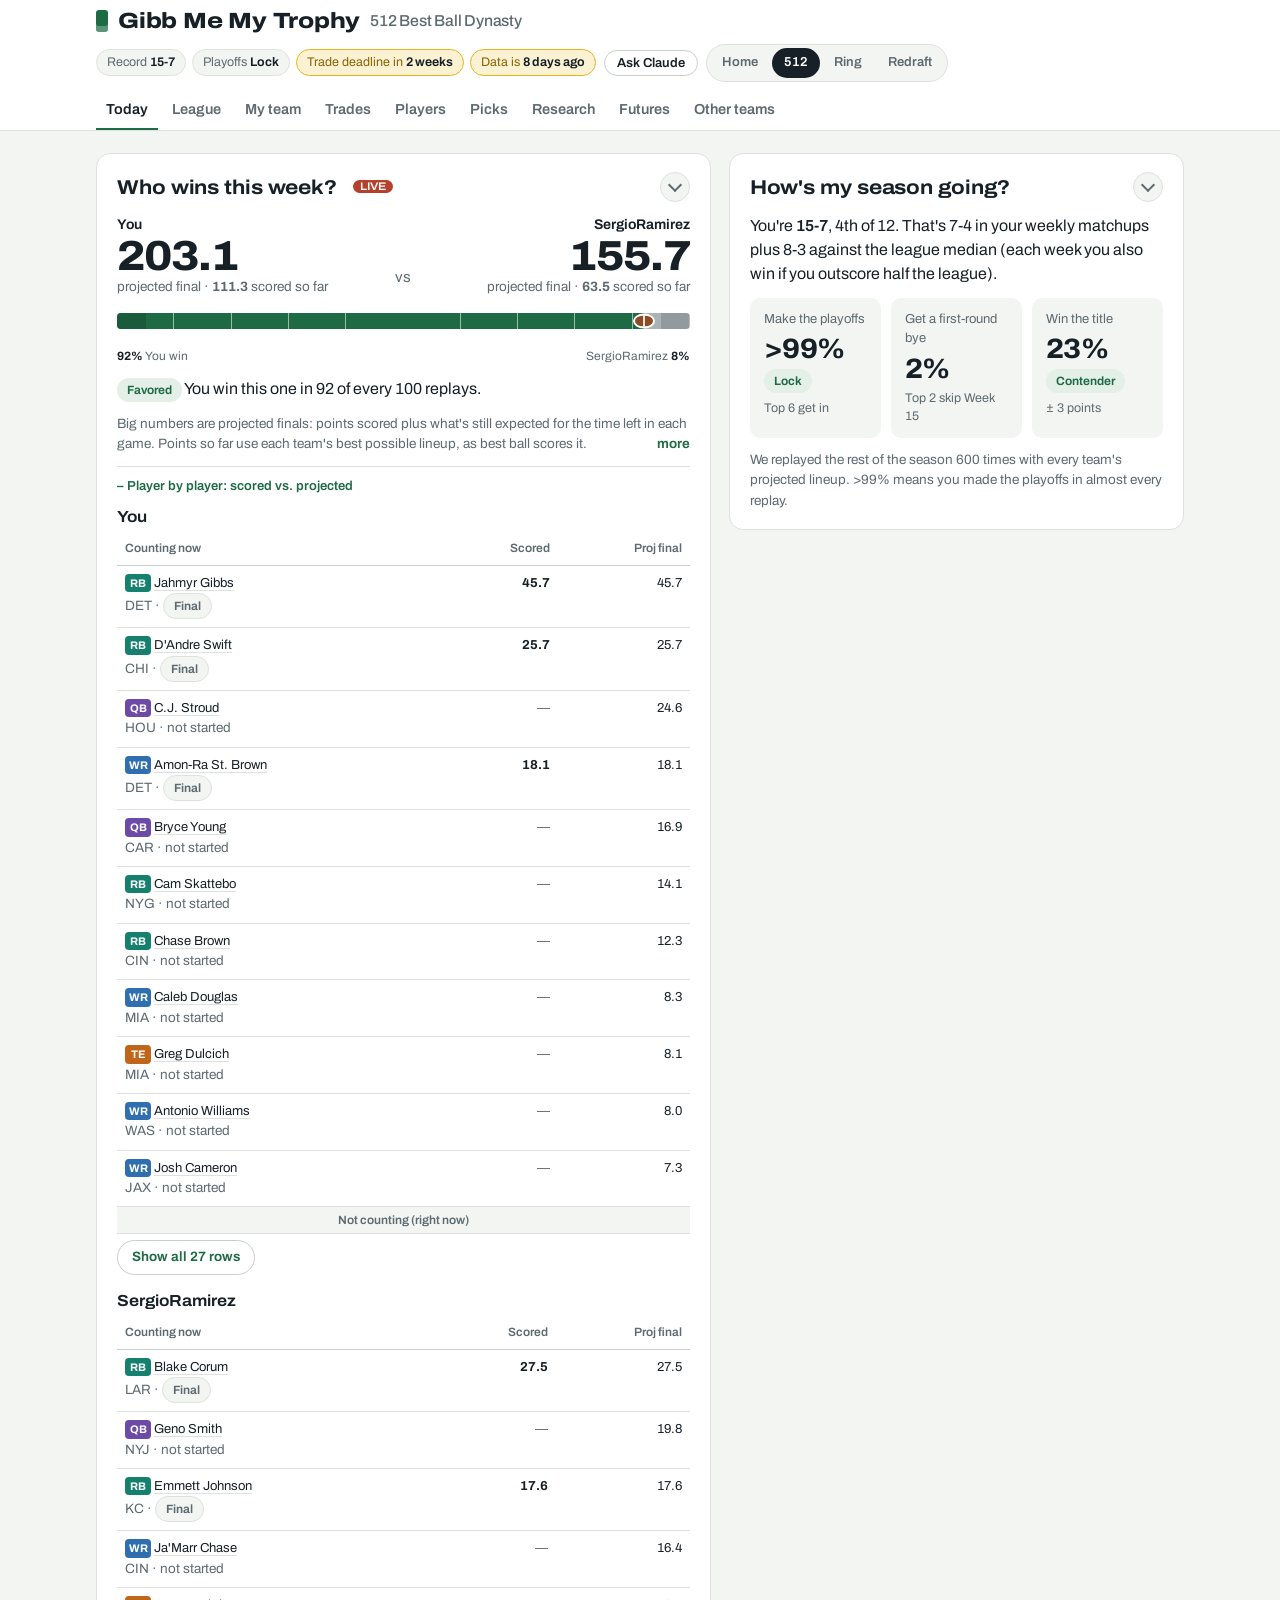
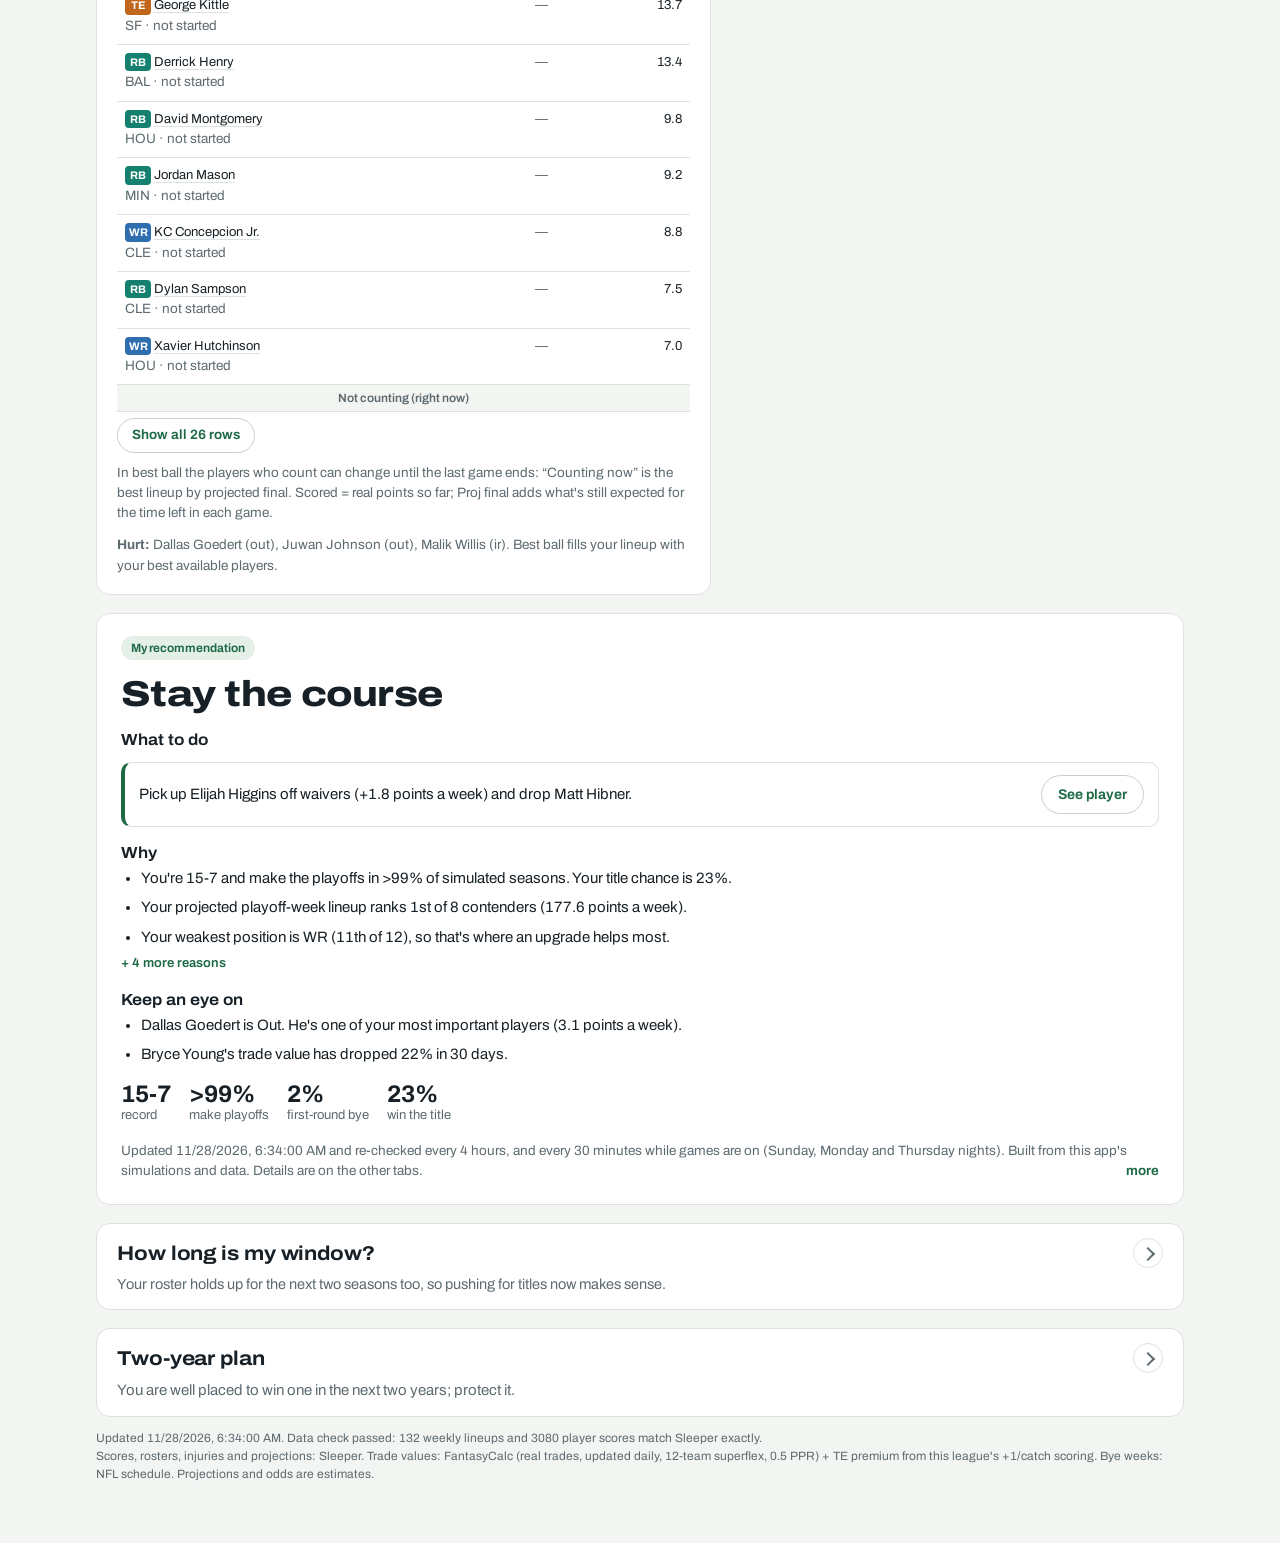
==== commit 1818234f: "Futures v3: offseason model, odds, sell windows, event risk, role features, ensemble, data archive, " ====
--- a/docs/index.html
+++ b/docs/index.html
@@ -1005,42 +1005,72 @@
     <div class="card"><h2>Sell high</h2><p class="sub">On your team, likely to fall. Selling only makes sense if your lineup can spare him: check the trade first.</p><div class="list">${(W.sell||[]).slice(0,8).map(row).join('')||'<p class="sub">None of your players look likely to drop.</p>'}</div></div></div>
     <details class="card more" style="padding:14px 18px"><summary>Biggest expected moves across the league</summary><div class="grid2"><div><h3>Rising</h3><div class="list">${(W.rise||[]).slice(0,12).map(row).join('')}</div></div><div><h3>Falling</h3><div class="list">${(W.fall||[]).slice(0,12).map(row).join('')}</div></div></div></details>`}
 
-// ---------- FUTURES: value outlook (4 weeks, 8 weeks, next August), sleeper screens, contract watch ----------
+// ---------- FUTURES: value outlook, odds, sell windows, sleeper screens, offseason risk, contract watch ----------
 // docs/futures.json is built daily by pipeline/futures.py from open data; every number here comes with its test record.
-let FUTS=null;
+let FUTS=null,FUTS_P=null;
 const sgn=v=>v==null?'—':`${v>=0?'+':'−'}${Math.abs(v).toFixed(Math.abs(v)<10?1:0)}%`;
 const sgnC=v=>v==null?'—':`<span class="num" style="font-weight:700;color:var(--${v>=0?'good':'bad'})">${sgn(v)}</span>`;
+const MON=['Jan','Feb','Mar','Apr','May','Jun','Jul','Aug','Sep','Oct','Nov','Dec'];
+const GRP={'QB|young':'QB under 26','QB|prime':'QB 26–31','QB|older':'QB 32+','RB|young':'RB under 24','RB|prime':'RB 24–26','RB|older':'RB 27+','WR|young':'WR under 24','WR|prime':'WR 24–27','WR|older':'WR 28+','TE|young':'TE under 25','TE|prime':'TE 25–29','TE|older':'TE 30+'};
+function loadFutures(){if(!FUTS_P)FUTS_P=fetch((location.pathname.includes('/ring/')?'../':'')+'futures.json',{cache:'no-store'}).then(r=>r.json()).then(j=>FUTS=j).catch(()=>null);return FUTS_P}
 function fuName(s,f){return PL[s]?pl(s):esc((f&&f.n)||'?')}
 function fuOwner(s){const p=PL[s];if(!p||!p.r)return '<span class="word w-good">Free agent</span>';if(p.r===ME)return '<span class="word">Yours</span>';return `<span class="muted small">${esc(teamName(p.r))}</span>`}
+function winTxt(f){if(!f||!f.window)return '';const [m,peak,toAug]=f.window;return m==='now'?`sell window: now (${GRP[f.window[3]]||''} usually ${sgn(toAug)} by Aug)`:`best window: ${m} (${sgn(peak)} before then)`}
+// trade view: what the Futures model expects each side to be worth by next August
+function futTradeLine(give,get){const F=FUTS;if(!F)return '';const PP=F.players||{};
+  const side=ks=>{let now=0,aug=0,cov=0,n=0;for(const k of ks){const v=value(k)||0;now+=v;n++;const f=PP[k];if(f&&f.aug!=null){aug+=v*(1+f.aug/100);cov++}else aug+=v}return {now,aug,cov,n}};
+  const g=side(give),r=side(get);if(!g.cov&&!r.cov)return '';
+  const dG=r.aug-r.now,dY=g.aug-g.now,net=(r.aug-g.aug)-(r.now-g.now);
+  const notes=[...give,...get].filter(k=>PP[k]&&PP[k].aug!=null&&Math.abs(PP[k].aug)>=10).map(k=>`${esc(PL[k]?PL[k].n:PP[k].n)} ${sgn(PP[k].aug)}${PP[k].pu!=null?` (${PP[k].pu}% chance of +25%, ${PP[k].pd}% of −25%)`:''}`);
+  return `<div class="fut-line takeaway" style="padding:10px 14px;margin-top:10px"><b>By next August</b> (Futures model, vs similar-value players): what you get ${dG>=0?'gains':'loses'} about <b>${fk(Math.abs(dG))}</b>, what you give ${dY>=0?'gains':'loses'} about <b>${fk(Math.abs(dY))}</b>, so this trade ${net>=0?'adds':'costs'} you about <b>${fk(Math.abs(net))}</b> in future value${Math.abs(net)<0.03*Math.max(g.now,r.now)?' (a wash)':''}. ${notes.length?notes.join('; ')+'.':''} <span class="muted small">Covers ${g.cov+r.cov} of ${g.n+r.n} players. Weigh it against this season's title odds above: contenders can pay future value for points now.</span></div>`}
 async function renderFutures(){const box=$('#fuBox');
-  if(!FUTS){try{FUTS=await fetch((location.pathname.includes('/ring/')?'../':'')+'futures.json',{cache:'no-store'}).then(r=>r.json())}catch(e){box.innerHTML='<div class="card"><p class="answer">The futures file isn\'t built yet. It updates once a day.</p></div>';return}}
-  const F=FUTS,M=F.model||{},R=M.report||{},SC=M.screens||{},PP=F.players||{},C=F.contracts||{},season=F.season;
-  const HZ=[['p4','4 weeks'],['p8','8 weeks'],['aug','Next August']];
-  const rc=HZ.filter(([h])=>R[h]).map(([h,lab])=>{const a=R[h].avg,b=Math.max(a.momentum.sp,a.age.sp);return `<tr><td>${lab}</td><td class="num"><b>${a.model.sp.toFixed(2)}</b></td><td class="num">${b.toFixed(2)}</td><td class="num">${a.model.spread>=0?'+':''}${a.model.spread.toFixed(0)} pts</td><td class="num">${R[h].seasons_won} of ${R[h].seasons}</td><td>${R[h].adopted?'<span class="word w-good">In use</span>':'<span class="word w-bad">Age curve instead</span>'}</td></tr>`}).join('');
-  const L=F.live||{};const liveTxt=L.p4?`Live since the app started logging: ${L.p4.snaps} weekly snapshot${L.p4.snaps>1?'s':''} graded at 4 weeks, ranking skill ${L.p4.sp.toFixed(2)}, top fifth ${sgn(L.p4.top)} vs bottom fifth ${sgn(L.p4.bottom)}.`:`Live grading: this week's calls are logged and get graded 4 and 8 weeks later (${F.logged_weeks||0} week${F.logged_weeks===1?'':'s'} logged so far).`;
+  await loadFutures();if(!FUTS){box.innerHTML='<div class="card"><p class="answer">The futures file isn\'t built yet. It updates once a day.</p></div>';return}
+  const F=FUTS,M=F.model||{},R=M.report||{},SC=M.screens||{},PP=F.players||{},C=F.contracts||{},season=F.season,EVN=M.events||{},CAL=M.calendar||{},SRC=(D.meta.values||{}).src_check;
+  const HZ=[['p4','4 weeks (in season)'],['p8','8 weeks (in season)'],['aug','Next August (in season)'],['off','End of August (offseason model)']];
+  const rc=HZ.filter(([h])=>R[h]).map(([h,lab])=>{const a=R[h].avg,b=Math.max(a.momentum.sp,a.age.sp);return `<tr><td>${lab}</td><td class="num"><b>${a.model.sp.toFixed(2)}</b></td><td class="num">${b.toFixed(2)}</td><td class="num">${a.model.spread>=0?'+':''}${a.model.spread.toFixed(0)} pts</td><td class="num">${R[h].seasons_won} of ${R[h].seasons}</td><td class="small">${R[h].ensemble?'ridge + boosted trees':'ridge'}${R[h].features&&R[h].features!=='base'&&R[h].features!=='last season'?`, ${esc(R[h].features.replace('base+','').replace('last season+',''))} features`:''}</td><td>${R[h].adopted?'<span class="word w-good">In use</span>':'<span class="word w-bad">Age curve instead</span>'}</td></tr>`}).join('');
+  const L=F.live||{};const drift=['p4','p8'].some(h=>L[h]&&L[h].drift);
+  const liveTxt=L.p4?`Live since logging started: ${L.p4.snaps} weekly snapshot${L.p4.snaps>1?'s':''} graded at 4 weeks, ranking skill ${L.p4.sp.toFixed(2)}, top fifth ${sgn(L.p4.top)} vs bottom fifth ${sgn(L.p4.bottom)}.`:`Live grading: each week's calls are logged and graded 4 and 8 weeks later (${F.logged_weeks||0} week${F.logged_weeks===1?'':'s'} logged so far; first grades about 4 weeks after the first log).`;
+  const A=R.aug||{},P8=R.p8||{};
+  const pos=P8.by_pos?Object.entries(P8.by_pos).map(([p,v])=>`${p} ${v.toFixed(2)}`).join(', '):'';
   const mine=Object.entries(PP).filter(([s])=>PL[s]&&PL[s].r===ME).sort((a,b)=>(b[1].aug??0)-(a[1].aug??0));
-  const myRow=([s,f])=>`<tr><td>${posTag(f.pos)} ${fuName(s,f)}</td><td class="num">${f.age??''}</td><td>${sgnC(f.p8)}</td><td>${sgnC(f.aug)}</td><td class="num">${f.c_end??(C[s]?C[s][0]:'—')}</td><td class="small">${esc((f.why||[]).join('; '))}</td></tr>`;
-  const scr=Object.entries(SC).map(([k,o])=>{const sell=k==='contract_year'||k==='aging_rb';const h8=o.p8||{},ha=o.aug||{};
+  const myRow=([s,f])=>`<tr><td>${posTag(f.pos)} ${fuName(s,f)}</td><td class="num">${f.age??''}</td><td>${sgnC(f.p8)}</td><td>${sgnC(f.aug)}</td><td class="num small">${f.pu!=null?`${f.pu}% / ${f.pd}%`:'—'}</td><td class="small">${f.window?(f.window[0]==='now'?'<b>sell now</b>':`hold till ${esc(f.window[0])}`):'—'}</td><td class="num">${f.c_end??(C[s]?C[s][0]:'—')}</td><td class="small">${esc((f.why||[]).join('; '))}</td></tr>`;
+  const LS=F.live_screens||{};
+  const scrCard=(k,o,live)=>{const sell=k==='contract_year'||k==='aging_rb';const h8=o.p8||{},ha=o.aug||{};
     const hits=Object.entries(PP).filter(([s,f])=>(f.screens||[]).includes(k)).filter(([s])=>!sell||(PL[s]&&PL[s].r)).sort((a,b)=>sell?((PL[b[0]]?.r===ME)-(PL[a[0]]?.r===ME)||(a[1].aug??0)-(b[1].aug??0)):((b[1].aug??0)-(a[1].aug??0)));
-    const hist=ha.n?`Since 2019, by next August players like this moved <b>${sgn(ha.avg)}</b> vs players at a similar value; ${ha.hit}% gained 25%+ (all players: ${ha.base_hit}%). ${sell?`Did worse than similar-value players in ${ha.seasons-ha.seasons_better} of ${ha.seasons} seasons.`:`Beat similar-value players in ${ha.seasons_better} of ${ha.seasons} seasons.`}${h8.n?` Over 8 weeks: ${sgn(h8.avg)}.`:''}`:'';
-    return `<div class="card"><h2>${esc(o.name)} <span class="word ${sell?'w-bad':'w-good'}">${sell?'Sell signal':'Buy signal'}</span></h2><p class="sub">${esc(o.rule)}. ${hist}</p><div class="list">${hits.slice(0,10).map(([s,f])=>`<div class="li"><div class="main"><span>${posTag(f.pos)} ${fuName(s,f)} <span class="muted small">${esc(f.team||'')} · ${f.age??''}</span> ${fuOwner(s)}</span><span class="why">${esc((f.why||[]).join('; '))}</span></div><div class="right">${sgnC(f.aug)}<span class="sub">by Aug</span></div></div>`).join('')||'<p class="sub">Nobody fits right now.</p>'}</div></div>`}).join('');
-  // contract watch: every player in this league with a contract ending this season or next
+    const hist=live?(LS[k]?`Live so far: ${LS[k][0]} graded calls moved ${sgn(LS[k][1])} vs similar-value players.`:'Graded live from now on.'):ha.n?`Since 2019, by next August players like this moved <b>${sgn(ha.avg)}</b> vs players at a similar value; ${ha.hit}% gained 25%+ (all players: ${ha.base_hit}%). ${sell?`Did worse than similar-value players in ${ha.seasons-ha.seasons_better} of ${ha.seasons} seasons.`:`Beat similar-value players in ${ha.seasons_better} of ${ha.seasons} seasons.`}${h8&&h8.n?` Over 8 weeks: ${sgn(h8.avg)}.`:''}${LS[k]?` Live: ${LS[k][0]} graded, ${sgn(LS[k][1])}.`:''}`:'';
+    return `<div class="card"><h2>${esc(o.name)} <span class="word ${sell?'w-bad':'w-good'}">${sell?'Sell signal':live?'New':'Buy signal'}</span></h2><p class="sub">${esc(o.rule)}. ${hist}</p><div class="list">${hits.slice(0,10).map(([s,f])=>`<div class="li"><div class="main"><span>${posTag(f.pos)} ${fuName(s,f)} <span class="muted small">${esc(f.team||'')} · ${f.age??''}</span> ${fuOwner(s)}</span><span class="why">${esc((f.why||[]).join('; '))}</span></div><div class="right">${sgnC(f.aug)}<span class="sub">by Aug</span></div></div>`).join('')||'<p class="sub">Nobody fits right now.</p>'}</div></div>`};
+  const scr=Object.entries(SC).map(([k,o])=>scrCard(k,o,false)).join('')+Object.entries(M.live_screens||{}).map(([k,o])=>scrCard(k,o,true)).join('');
   const rost=Object.keys(PL).filter(s=>PL[s].r&&C[s]&&C[s][0]<=season+1);
   const myC=rost.filter(s=>PL[s].r===ME).sort((a,b)=>C[a][0]-C[b][0]||value(b)-value(a));
   const othC=rost.filter(s=>PL[s].r!==ME&&C[s][0]===season).sort((a,b)=>value(b)-value(a)).slice(0,12);
   const cRow=s=>`<div class="li"><div class="main"><span>${posTag(PL[s].p)} ${pl(s)} <span class="muted small">${esc(PL[s].t||'')}${PL[s].age?` · ${PL[s].age}`:''}</span> ${PL[s].r!==ME?fuOwner(s):''}</span><span class="why">Contract ends after ${C[s][0]}${C[s][1]?` · ${C[s][1]}% of the cap`:''}${PP[s]&&PP[s].aug!=null?` · next-August outlook ${sgn(PP[s].aug)}`:''}</span></div><div class="right"><span class="sub num">${fk(value(s))}</span></div></div>`;
   const ce=SC.contract_year&&SC.contract_year.aug;
+  const evRows=Object.values(EVN).map(e=>`<tr><td>${esc(e.name)}</td><td class="num">${sgnC(e.avg)}</td><td class="num">${e.lost25}%</td><td class="num">${e.worse} of ${e.seasons}</td><td class="num">${e.n}</td></tr>`).join('');
+  const nowM=new Date().getMonth();
+  const myGrp=new Set(mine.map(([s,f])=>f.window&&f.window[3]).filter(Boolean));
+  const calRows=Object.keys(GRP).filter(g=>CAL[g]).map(g=>`<tr${myGrp.has(g)?' style="font-weight:600"':''}><td>${GRP[g]}${myGrp.has(g)?' ★':''}</td>${CAL[g].m.map((v,i)=>`<td class="num small" style="${i===nowM?'outline:2px solid var(--ink);':''}background:${v>=0?`rgba(29,106,69,${Math.min(.55,Math.abs(v)/16)})`:`rgba(190,50,40,${Math.min(.55,Math.abs(v)/16)})`}">${v>0?'+':''}${v.toFixed(0)}</td>`).join('')}</tr>`).join('');
   box.innerHTML=`<div class="card"><h2>Where values are headed, and how much to trust it</h2>
-    <p class="answer">A model trained on ${M.rows?M.rows.toLocaleString():'—'} player-weeks of dynasty values (${M.seasons?M.seasons.join('–'):''}) predicts each player's value change <b>compared with players at a similar value</b> (so a call is a real buy or sell, not just stars vs bench). It's tested the honest way: train on earlier seasons, predict the next one, compare with simple rules.</p>
-    <div class="tbl-wrap"><table><thead><tr><th>Looking ahead</th><th>Ranking skill</th><th>Best simple rule</th><th>Top vs bottom fifth</th><th>Seasons it won</th><th></th></tr></thead><tbody>${rc}</tbody></table></div>
-    <p class="sub">Ranking skill: 0 = a coin flip, 1 = a perfect order (rank correlation, averaged over weekly snapshots, each season predicted with only earlier seasons). "Best simple rule" is the better of momentum (recent risers keep rising) and an age curve. Top vs bottom fifth: how much more the model's top fifth gained than its bottom fifth, in value-percent points. It is a tilt, not a crystal ball: most of a single player's move is news no model sees coming. ${liveTxt} ${R.p8&&R.p8.calib?`Calibrated per value tier (the most valuable players move least, so their calls are shrunk): split into fifths from most negative to most positive call, the 8-week calls averaged ${R.p8.calib.map(c=>sgn(c[0])).join(', ')} and players actually moved ${R.p8.calib.map(c=>sgn(c[1])).join(', ')}. `:''}Retrained weekly; a horizon only uses the model if it beats the simple rules out of sample. Values: DynastyProcess superflex values (a market blend), so its moves are relative and apply to any league's values.</p></div>
-    <div class="card"><h2>Your roster: where it's headed</h2><p class="sub">Expected value change compared with players at a similar value. Contract: last season under his current deal.</p>
-    <div class="tbl-wrap"><table><thead><tr><th>Player</th><th>Age</th><th>8 weeks</th><th>Next Aug</th><th>Contract</th><th>Why</th></tr></thead><tbody>${mine.map(myRow).join('')||'<tr><td colspan="6" class="sub">None of your players are in the model\'s pool yet (it covers about the top 200 by value).</td></tr>'}</tbody></table></div></div>
-    <h2 style="margin:6px 2px 0">Sleepers and screens</h2><p class="sub" style="margin:0 2px">Simple rules with their record since 2019. The thresholds were picked by hand, not fit to the data, but they were checked on every season, so treat the record as a good guide rather than a promise. Each week's matches are logged and graded too.</p>
+    ${drift?'<p class="answer" style="color:var(--bad)"><b>Heads up:</b> live results have run well below the backtest for 4+ weeks. The market may have changed; lean on these calls less until the next retrain catches up.</p>':''}
+    <p class="answer">Models trained on ${M.rows?M.rows.toLocaleString():'—'} in-season and ${M.off_rows?M.off_rows.toLocaleString():'—'} offseason player-weeks of dynasty values (${M.seasons?M.seasons.join('–'):''}) predict each player's value change <b>compared with players at a similar value</b>. Each season is predicted using only the seasons before it, then compared with simple rules. Right now: <b>${F.mode==='offseason'?'offseason model':'in-season model'}</b>.</p>
+    <div class="tbl-wrap"><table><thead><tr><th>Looking ahead</th><th>Ranking skill</th><th>Best simple rule</th><th>Top vs bottom fifth</th><th>Seasons won</th><th>Model</th><th></th></tr></thead><tbody>${rc}</tbody></table></div>
+    <p class="sub">Ranking skill: 0 = coin flip, 1 = perfect order. "Best simple rule" is the better of momentum and an age curve. It's a tilt, not a crystal ball: most of a single player's move is news no model sees coming.
+    ${P8.calib?` Calibrated per value tier: split into fifths from most negative to most positive call, the 8-week calls averaged ${P8.calib.map(c=>sgn(c[0])).join(', ')} and players actually moved ${P8.calib.map(c=>sgn(c[1])).join(', ')}.`:''}
+    ${A.brier!=null?` Odds of gaining or losing 25%+ come from how far off past calls were: their accuracy score (Brier, lower is better) is ${A.brier.toFixed(3)} vs ${A.brier_base.toFixed(3)} for always guessing the usual rate, so a modest but real edge.`:''}
+    ${pos?` By position (8 weeks): ${pos}.`:''} ${liveTxt}
+    ${SRC?` <b>Value source check</b>: on ${SRC.n} of this league's completed trades this season, FantasyCalc (what the app uses for trades) makes the two sides look even within ${Math.round(SRC.fc*100)}% (median), DynastyProcess within ${Math.round(SRC.dp*100)}%, so ${esc(SRC.better)} matches your league's market better.`:''}
+    Retrained weekly; a feature group, the boosted trees and the model itself are only kept if they beat the simpler option on seasons they didn't see. Values: DynastyProcess superflex (moves are relative, so they apply to any league's values).</p></div>
+    <div class="card"><h2>Your roster: where it's headed</h2><p class="sub">Expected value change compared with players at a similar value. Odds: chance of gaining / losing 25%+ by August. Sell window: when his age group's value usually peaks over the next 12 months (calendar below); "sell now" means it usually only drifts down from here.</p>
+    <div class="tbl-wrap"><table><thead><tr><th>Player</th><th>Age</th><th>8 weeks</th><th>Next Aug</th><th>Odds ±25%</th><th>Sell window</th><th>Contract</th><th>Why</th></tr></thead><tbody>${mine.map(myRow).join('')||'<tr><td colspan="8" class="sub">None of your players are in the model\'s pool yet (it covers about the top 200 by value).</td></tr>'}</tbody></table></div></div>
+    <h2 style="margin:6px 2px 0">Sleepers and screens</h2><p class="sub" style="margin:0 2px">Simple rules with their record since 2019. The thresholds were set by hand, not fit to the data, and checked on every season, so treat the record as a strong guide rather than a promise. Each week's matches are logged and graded live.</p>
     <div class="grid2">${scr}</div>
+    <div class="card"><h2>Value calendar: when each group usually gains or loses</h2><p class="sub">Typical 4-week value change vs similar-value players, starting in each month (2019–2026). ★ = groups on your roster; the outlined column is this month. Green runs are when to buy or hold, red runs when to have sold already. Example: QBs dip in April as rookie QBs arrive.</p>
+    <div class="tbl-wrap"><table><thead><tr><th>Group</th>${MON.map(m=>`<th class="num small">${m}</th>`).join('')}</tr></thead><tbody>${calRows}</tbody></table></div></div>
+    <div class="card"><h2>Offseason risk: what events have done to values</h2><p class="sub">Value change from early February to the end of August vs similar-value players, 2019–2026. The market prices most of this in the moment it happens, so use it to judge risk before the event, not to chase it after.</p>
+    <div class="tbl-wrap"><table><thead><tr><th>Event</th><th>Avg move</th><th>Lost 25%+</th><th>Worse than peers</th><th>Players</th></tr></thead><tbody>${evRows}</tbody></table></div>
+    ${R.off?`<p class="sub">From January 10 the page switches to the offseason model (ranking skill ${R.off.avg.model.sp.toFixed(2)} vs ${Math.max(R.off.avg.momentum.sp,R.off.avg.age.sp).toFixed(2)} for simple rules). Adding these events to it ${R.off.features==='last season'?"didn't improve it on unseen seasons, so they're shown as risk factors rather than baked in":'improved it, so they\'re built in'}.</p>`:''}</div>
     <div class="grid2"><div class="card"><h2>Contract watch: yours</h2><p class="sub">Your players whose deals end after this season or next.${ce?` Starters 26+ in a contract year have moved ${sgn(ce.avg)} vs similar-value players by the next August.`:''} A new deal on the same team usually helps; free agency is the risk.</p><div class="list">${myC.map(cRow).join('')||'<p class="sub">None of your players are near the end of a deal.</p>'}</div></div>
     <div class="card"><h2>Contract year around the league</h2><p class="sub">The most valuable rostered players on other teams in the last year of their deals.</p><div class="list">${othC.map(cRow).join('')||'<p class="sub">None.</p>'}</div></div></div>
-    <p class="sub">${esc(F.attribution||'')} Updated ${esc(F.updated||'')}.</p>`}
+    <p class="sub">${esc(F.attribution||'')} Depth charts and injuries: Sleeper${F.depth_date?` (${esc(F.depth_date)})`:''}. Updated ${esc(F.updated||'')}.</p>`}
 // ---------- LEAGUE ----------
 // ---------- live mode: while games are on, this page reads Sleeper's live scores and ESPN's game clock every minute
 // and re-plays this week's matchups itself (same model as the update), so it doesn't wait for the next refresh.
@@ -1501,6 +1531,7 @@
 }
 $('#suggestBtn').addEventListener('click',()=>{$('#offers').hidden=false;$('#offers').innerHTML='<h2>3 offers to try</h2><p class="sub">Working out what to offer…</p>';setTimeout(suggestOffers,30)});
 function runTrade(){runTrade0();const r=$('#result');if(st.give.size&&st.get.size&&!r.querySelector('.ktc'))r.insertAdjacentHTML('beforeend',`<div class="ktc">${ktcLink([...st.give],[...st.get])}</div>`);
+  if(st.give.size&&st.get.size){const add=()=>{if(!r.querySelector('.fut-line')){const h=futTradeLine([...st.give],[...st.get]);if(h)r.insertAdjacentHTML('beforeend',h)}};if(FUTS)add();else loadFutures().then(add)}
   const hurt=[...st.give,...st.get].filter(k=>!k.startsWith('pk:')&&PL[k]&&PL[k].soe);
   if(hurt.length&&!r.querySelector('.soe-note'))r.insertAdjacentHTML('afterbegin',`<div class="soe-note takeaway" style="padding:10px 14px;margin-bottom:10px"><b>Out for the season:</b> ${hurt.map(k=>esc(PL[k].n)).join(', ')}. ${hurt.some(k=>PL[k].stale)?'Trade values come from the market and haven\'t dropped yet, so they likely overstate what he\'s worth now. ':''}This season's numbers already count him as 0, but the 2027 and 2028 title chances assume he comes back healthy, so read those with care.</div>`)}
 function runTrade0(){
